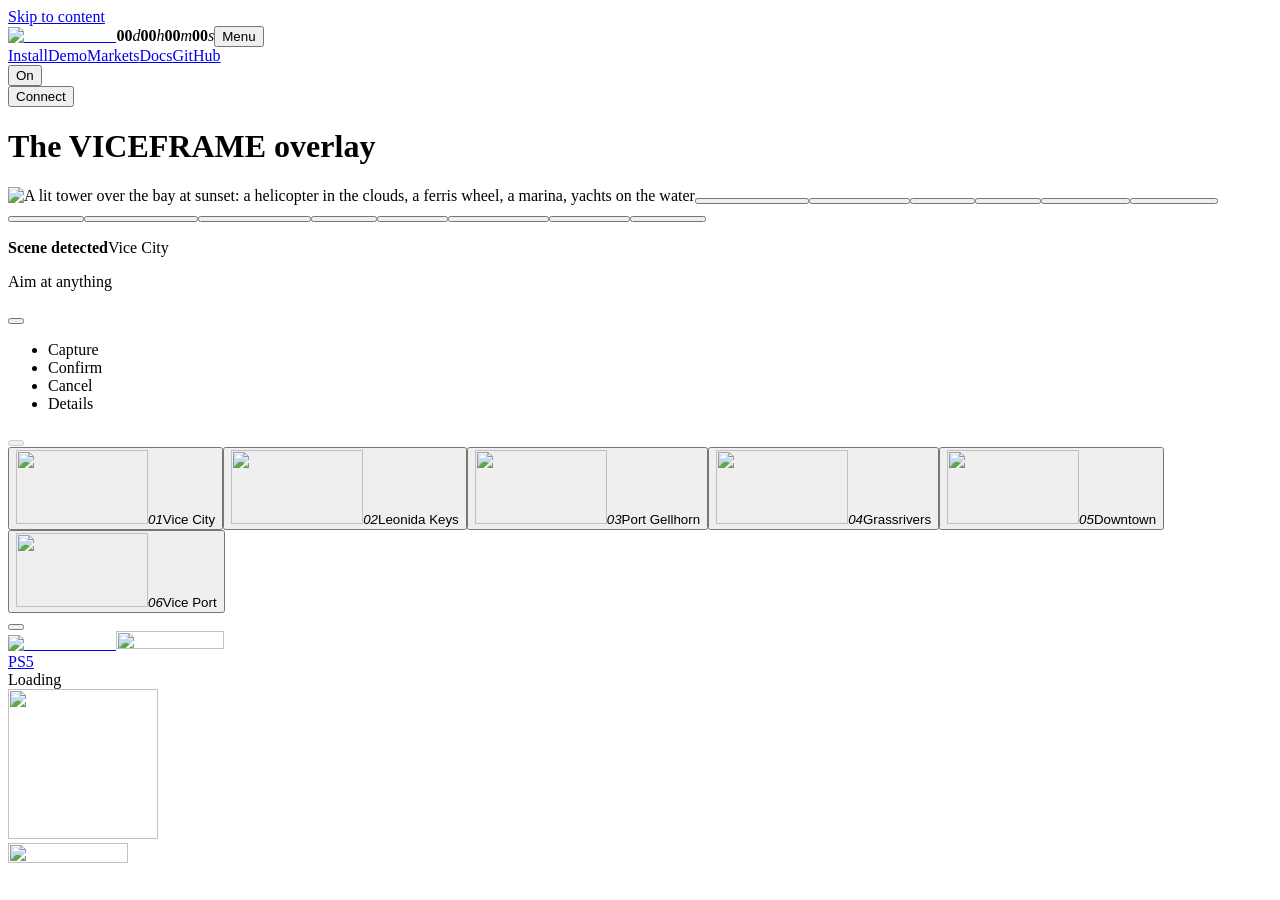
==== demo/index.html @ 83a7bfee "Fix nested Pages asset URLs for restored styling" ====
<!DOCTYPE html><!--JYeI1JQPAxYSqyUXKPtal--><html lang="en"><head><meta charSet="utf-8"/><meta name="viewport" content="width=device-width, initial-scale=1"/><link rel="preload" as="image" href="/gta/viceframe-logo.png"/><link rel="preload" as="image" href="/gta/viceframe-logo.png?v=2"/><link rel="preload" as="image" imageSrcSet="/gta/assets/opt/game-10-bayfront-960.webp 960w, /gta/assets/opt/game-10-bayfront-1440.webp 1440w, /gta/assets/opt/game-10-bayfront-1920.webp 1920w" imageSizes="(max-width: 767px) 130vw, 120vw" fetchPriority="high"/><link rel="stylesheet" href="/gta/_next/static/css/b32a3bf738845cd7-original.css?v=3" data-precedence="next"/><link rel="stylesheet" href="/gta/_next/static/css/f9a9773fed847f67-original.css?v=3" data-precedence="next"/><link rel="stylesheet" href="/gta/_next/static/css/81d1fb21fdbe2b61-original.css?v=3" data-precedence="next"/><link rel="preload" as="script" fetchPriority="low" href="/gta/_next/static/chunks/webpack-08140e8320abeac0.js"/><script src="/gta/_next/static/chunks/4bd1b696-409494caf8c83275.js" async=""></script><script src="/gta/_next/static/chunks/255-0e1a61bb32380720.js" async=""></script><script src="/gta/_next/static/chunks/main-app-f810cc9959894cd9.js" async=""></script><script src="/gta/_next/static/chunks/239-ac729ad96040ad45.js" async=""></script><script src="/gta/_next/static/chunks/176-25a1a5572a64546d.js" async=""></script><script src="/gta/_next/static/chunks/344-5094b537470de176.js?v=viceframe-2" async=""></script><script src="/gta/_next/static/chunks/908-8067cca6b13584b6.js" async=""></script><script src="/gta/_next/static/chunks/app/page-d785309f84cf7e8a.js?v=viceframe-2" async=""></script><script src="/gta/_next/static/chunks/app/layout-2463464e4d15f149.js?v=viceframe-2" async=""></script><script src="/gta/_next/static/chunks/app/demo/page-95701e246003ea18.js" async=""></script><link rel="preload" href="/gta/fonts/nasduck-display.woff2" as="font" type="font/woff2" crossorigin="anonymous"/><link rel="preload" href="/gta/fonts/nasduck-mono.woff2" as="font" type="font/woff2" crossorigin="anonymous"/><meta name="theme-color" content="#06112B"/><title>Demo. VICEFRAME</title><meta name="description" content="Aim at anything, press square, and the frame becomes the token image."/><meta name="application-name" content="VICEFRAME"/><link rel="manifest" href="/gta/manifest.webmanifest"/><meta name="keywords" content="VICEFRAME,memecoins,GTA VI,Solana,PS5,Leonida,Vice City,overlay"/><meta name="robots" content="index, follow"/><link rel="canonical" href="/gta/"/><meta name="format-detection" content="telephone=no, address=no, email=no"/><meta property="og:title" content="Demo. VICEFRAME"/><meta property="og:description" content="Aim at anything, press square, and the frame becomes the token image."/><meta property="og:url" content="https://nasduck.org/demo/"/><meta property="og:site_name" content="VICEFRAME"/><meta property="og:locale" content="en_US"/><meta property="og:image" content="https://ghostxrun.github.io/gta/viceframe-logo.png"/><meta property="og:image:width" content="1200"/><meta property="og:image:height" content="600"/><meta property="og:image:type" content="image/jpeg"/><meta property="og:image:alt" content="VICEFRAME. Memecoins in GTA 6: the duck mark and the wordmark over a city skyline across the bay at sunset"/><meta property="og:type" content="website"/><meta name="twitter:card" content="summary_large_image"/><meta name="twitter:title" content="Demo. VICEFRAME"/><meta name="twitter:description" content="Aim at anything, press square, and the frame becomes the token image."/><meta name="twitter:image" content="https://ghostxrun.github.io/gta/viceframe-logo.png"/><meta name="twitter:image:width" content="1200"/><meta name="twitter:image:height" content="600"/><meta name="twitter:image:type" content="image/jpeg"/><meta name="twitter:image:alt" content="VICEFRAME. Memecoins in GTA 6: the duck mark and the wordmark over a city skyline across the bay at sunset"/><link rel="icon" href="/gta/viceframe-logo.png" type="image/x-icon" sizes="16x16"/><link rel="icon" href="/gta/viceframe-logo.png" sizes="any"/><link rel="icon" href="/gta/viceframe-logo.png" type="image/png" sizes="96x96"/><link rel="apple-touch-icon" href="/gta/viceframe-logo.png"/><noscript><style>[data-loader]{display:none!important}</style></noscript><script src="/gta/_next/static/chunks/polyfills-42372ed130431b0a.js" noModule=""></script></head><body><div hidden=""><!--$--><!--/$--></div><div class="Loader_page__dsdg_"><a class="skip" href="index.html#main">Skip to content</a><header class="Header_root__NyHdN" data-open="false"><div class="container Header_inner__DLT3k"><a class="Header_logo____uDV" aria-label="VICEFRAME home" href="../index.html"><img alt="VICEFRAME" width="28" height="28" decoding="async" data-nimg="1" class="screen-mark" style="color:transparent" src="/gta/viceframe-logo.png"/><span class="print-logo" aria-hidden="true"></span></a><span class="Countdown_root__Cqxu_ Countdown_chip__43_if Header_countdown__xpw0k" role="timer" aria-label="Time until 19 November 2026"><i class="Countdown_dot__lU3tY" aria-hidden="true"></i><span class="Countdown_unit__dpjVp"><b>00</b><i>d</i></span><span class="Countdown_unit__dpjVp"><b>00</b><i>h</i></span><span class="Countdown_unit__dpjVp"><b>00</b><i>m</i></span><span class="Countdown_unit__dpjVp"><b>00</b><i>s</i></span></span><button class="Header_menu__0AeTE" type="button" aria-expanded="false" aria-controls="header-panel">Menu</button><div class="Header_panel__W46Qb" id="header-panel"><nav class="Header_nav__tNWGY" aria-label="Primary"><a href="/gta/install/">Install</a><a aria-current="page" href="/gta/demo/">Demo</a><a href="/gta/markets/">Markets</a><a href="/gta/docs/">Docs</a><a href="https://github.com/GHOSTXrun/gta" target="_blank" rel="noopener noreferrer">GitHub</a></nav><div class="Header_sound__80nA8"><button class="SoundToggle_root__4PpGr" type="button" aria-pressed="true" aria-label="Sound"><span class="SoundToggle_bars__EtgU1" aria-hidden="true"><i></i><i></i><i></i><i></i></span><span class="SoundToggle_label__hBJUl" aria-hidden="true">On</span></button></div><button class="Button_btn__WOgGk Button_primary__zsboU Button_sm__yrR9P Header_connect__j0zs7" type="button" data-magnetic="true">Connect</button></div></div></header><main id="main"><h1 class="sr-only">The VICEFRAME overlay</h1><section class="DemoStage_stage__ioQdy" data-variant="full" data-phase="idle" data-own-cursor="true" aria-label="The overlay. Aim at a target and press Enter to capture it."><div class="DemoStage_pan__w5vRd"><div class="DemoStage_world__a9wUd" style="--ar:1.7777777777777777"><img class="DemoStage_still__wdJkG" src="/gta/assets/opt/game-10-bayfront-1920.webp" srcSet="/gta/assets/opt/game-10-bayfront-960.webp 960w, /gta/assets/opt/game-10-bayfront-1440.webp 1440w, /gta/assets/opt/game-10-bayfront-1920.webp 1920w" sizes="(max-width: 767px) 130vw, 120vw" width="3840" height="2160" alt="A lit tower over the bay at sunset: a helicopter in the clouds, a ferris wheel, a marina, yachts on the water" loading="eager" fetchPriority="high" decoding="async" draggable="false"/><button type="button" data-spot="heli" class="DemoStage_spot__EWwKN  " style="left:62%;top:22%;width:9%" aria-label="Helicopter. Capture"></button><button type="button" data-spot="crown" class="DemoStage_spot__EWwKN  " style="left:17%;top:5.5%;width:8%" aria-label="Tower crown. Capture"></button><button type="button" data-spot="orb" class="DemoStage_spot__EWwKN  " style="left:21.3%;top:28.5%;width:5.2%" aria-label="Rooftop orb. Capture"></button><button type="button" data-spot="pad" class="DemoStage_spot__EWwKN  " style="left:32.5%;top:25.5%;width:5.2%" aria-label="Helipad. Capture"></button><button type="button" data-spot="window" class="DemoStage_spot__EWwKN  " style="left:34.5%;top:54%;width:7%" aria-label="Lit windows. Capture"></button><button type="button" data-spot="wheel" class="DemoStage_spot__EWwKN  " style="left:52.5%;top:60%;width:7%" aria-label="Ferris wheel. Capture"></button><button type="button" data-spot="marina" class="DemoStage_spot__EWwKN  " style="left:43.5%;top:67%;width:6%" aria-label="Marina. Capture"></button><button type="button" data-spot="skyline" class="DemoStage_spot__EWwKN  " style="left:84%;top:52%;width:9%" aria-label="Skyline. Capture"></button><button type="button" data-spot="sunset" class="DemoStage_spot__EWwKN  " style="left:86%;top:37%;width:9%" aria-label="Sunset. Capture"></button><button type="button" data-spot="boat" class="DemoStage_spot__EWwKN  " style="left:79.5%;top:71%;width:5.2%" aria-label="Speedboat. Capture"></button><button type="button" data-spot="yacht" class="DemoStage_spot__EWwKN  " style="left:92%;top:71%;width:5.6%" aria-label="Yacht. Capture"></button><button type="button" data-spot="stage" class="DemoStage_spot__EWwKN  " style="left:64.5%;top:85%;width:8%" aria-label="Amphitheatre. Capture"></button><button type="button" data-spot="vent" class="DemoStage_spot__EWwKN  " style="left:80%;top:86%;width:6.4%" aria-label="Rooftop vent. Capture"></button><button type="button" data-spot="sign" class="DemoStage_spot__EWwKN  " style="left:36.3%;top:96%;width:6%" aria-label="Tower sign. Capture"></button><div class="DemoStage_reticle__Rau3o" aria-hidden="true"></div></div></div><div class="DemoStage_hud__L6fwo"><p class="DemoStage_tag__vUn0Y"><b>Scene detected</b><span>Vice City</span></p><p class="DemoStage_hint__lWsbn">Aim at anything</p><p class="sr-only" role="status" aria-live="polite"></p><button class="DemoStage_reset__EYwzA" type="button" aria-label="Reset the overlay"></button><ul class="DemoStage_legend__Y7S5O" aria-label="Controls"><li><span class="Glyph_glyph__I3lG5 Glyph_square__4rEXS" role="img" aria-label="square"></span> Capture</li><li><span class="Glyph_glyph__I3lG5 Glyph_cross__m9yr4" role="img" aria-label="cross"></span> Confirm</li><li><span class="Glyph_glyph__I3lG5 Glyph_circle__0fNns" role="img" aria-label="circle"></span> Cancel</li><li><span class="Glyph_glyph__I3lG5 Glyph_triangle__ktpIf" role="img" aria-label="triangle"></span> Details</li></ul><div class="DemoStage_strip__lpz4_"><div class="StillStrip_root__yRwB3" data-dragging="false" data-start="true" data-end="false" role="group" aria-label="Choose a still"><button class="StillStrip_arrow__RNacA StillStrip_prev__V2CIT" type="button" aria-label="Earlier stills" disabled=""></button><div class="StillStrip_track__gncGa" data-lenis-prevent="true"><button type="button" class="StillStrip_tile__aDXQG" data-still="bayfront" aria-pressed="true" aria-label="Vice City"><img alt="" draggable="false" loading="lazy" width="132" height="74" decoding="async" data-nimg="1" style="color:transparent" src="/gta/assets/v2/thumb-bayfront.webp"/><span class="StillStrip_caption__ynbCU" aria-hidden="true"><i>01</i>Vice City</span></button><button type="button" class="StillStrip_tile__aDXQG" data-still="keys" aria-pressed="false" aria-label="Leonida Keys"><img alt="" draggable="false" loading="lazy" width="132" height="74" decoding="async" data-nimg="1" style="color:transparent" src="/gta/assets/v2/thumb-keys.webp"/><span class="StillStrip_caption__ynbCU" aria-hidden="true"><i>02</i>Leonida Keys</span></button><button type="button" class="StillStrip_tile__aDXQG" data-still="port" aria-pressed="false" aria-label="Port Gellhorn"><img alt="" draggable="false" loading="lazy" width="132" height="74" decoding="async" data-nimg="1" style="color:transparent" src="/gta/assets/v2/thumb-port.webp"/><span class="StillStrip_caption__ynbCU" aria-hidden="true"><i>03</i>Port Gellhorn</span></button><button type="button" class="StillStrip_tile__aDXQG" data-still="swamp" aria-pressed="false" aria-label="Grassrivers"><img alt="" draggable="false" loading="lazy" width="132" height="74" decoding="async" data-nimg="1" style="color:transparent" src="/gta/assets/v2/thumb-swamp.webp"/><span class="StillStrip_caption__ynbCU" aria-hidden="true"><i>04</i>Grassrivers</span></button><button type="button" class="StillStrip_tile__aDXQG" data-still="downtown" aria-pressed="false" aria-label="Downtown"><img alt="" draggable="false" loading="lazy" width="132" height="74" decoding="async" data-nimg="1" style="color:transparent" src="/gta/assets/v2/thumb-downtown.webp"/><span class="StillStrip_caption__ynbCU" aria-hidden="true"><i>05</i>Downtown</span></button><button type="button" class="StillStrip_tile__aDXQG" data-still="harbor" aria-pressed="false" aria-label="Vice Port"><img alt="" draggable="false" loading="lazy" width="132" height="74" decoding="async" data-nimg="1" style="color:transparent" src="/gta/assets/v2/thumb-harbor.webp"/><span class="StillStrip_caption__ynbCU" aria-hidden="true"><i>06</i>Vice Port</span></button></div><button class="StillStrip_arrow__RNacA undefined" type="button" aria-label="More stills"></button></div></div><div class="DemoStage_dock__DLdbN"></div></div></section><!--$--><!--/$--></main><footer class="Footer_root__67FAy"><div class="container Footer_inner__vtL_T"><a class="Footer_brand__0rdww" aria-label="VICEFRAME home" href="../index.html"><img alt="VICEFRAME" loading="lazy" width="26" height="26" decoding="async" data-nimg="1" style="color:transparent" src="/gta/viceframe-logo.png"/><img alt="" loading="lazy" width="108" height="18" decoding="async" data-nimg="1" class="Footer_wordmark__BU8GA" style="color:transparent" src="/gta/viceframe-wordmark.svg"/></a><nav class="Footer_links__cFiYr" aria-label="More"><a href="../ps5/index.html">PS5</a></nav></div></footer><div class="Effects_progress__TQAcM" aria-hidden="true"></div><div class="Effects_flare__AmwOz" aria-hidden="true"></div><div class="Effects_cursor__OzAyl" aria-hidden="true"></div></div><div class="Loader_root__wuRCq" data-loader="true" data-phase="running" role="status" aria-live="polite" aria-hidden="false" style="--floor:1200ms"><span class="sr-only">Loading</span><div class="Loader_stage__BRGLH"><img alt="" width="150" height="150" decoding="async" data-nimg="1" class="Loader_duck__el8zU" style="color:transparent" src="/gta/viceframe-logo.png?v=2"/></div><img alt="" aria-hidden="true" loading="lazy" width="120" height="20" decoding="async" data-nimg="1" class="Loader_wordmark__6u_rJ" style="color:transparent" src="/gta/viceframe-wordmark.svg"/></div><script src="/gta/_next/static/chunks/webpack-08140e8320abeac0.js" id="_R_" async=""></script><script>(self.__next_f=self.__next_f||[]).push([0])</script><script>self.__next_f.push([1,"1:\"$Sreact.fragment\"\n2:I[11457,[\"239\",\"static/chunks/239-ac729ad96040ad45.js?dpl=dpl_CNN5U6Zg6uqFDcREXkoUifTvRxAW\",\"176\",\"static/chunks/176-25a1a5572a64546d.js?dpl=dpl_CNN5U6Zg6uqFDcREXkoUifTvRxAW\",\"344\",\"static/chunks/344-5094b537470de176.js?dpl=dpl_CNN5U6Zg6uqFDcREXkoUifTvRxAW\",\"908\",\"static/chunks/908-8067cca6b13584b6.js?dpl=dpl_CNN5U6Zg6uqFDcREXkoUifTvRxAW\",\"974\",\"static/chunks/app/page-d785309f84cf7e8a.js?dpl=dpl_CNN5U6Zg6uqFDcREXkoUifTvRxAW\"],\"LoaderProvider\"]\n3:I[99534,[\"239\",\"static/chunks/239-ac729ad96040ad45.js?dpl=dpl_CNN5U6Zg6uqFDcREXkoUifTvRxAW\",\"176\",\"static/chunks/176-25a1a5572a64546d.js?dpl=dpl_CNN5U6Zg6uqFDcREXkoUifTvRxAW\",\"344\",\"static/chunks/344-5094b537470de176.js?dpl=dpl_CNN5U6Zg6uqFDcREXkoUifTvRxAW\",\"177\",\"static/chunks/app/layout-2463464e4d15f149.js?dpl=dpl_CNN5U6Zg6uqFDcREXkoUifTvRxAW\"],\"Header\"]\n4:I[9766,[],\"\"]\n5:I[98924,[],\"\"]\n6:I[11457,[\"239\",\"static/chunks/239-ac729ad96040ad45.js?dpl=dpl_CNN5U6Zg6uqFDcREXkoUifTvRxAW\",\"176\",\"static/chunks/176-25a1a5572a64546d.js?dpl=dpl_CNN5U6Zg6uqFDcREXkoUifTvRxAW\",\"344\",\"static/chunks/344-5094b537470de176.js?dpl=dpl_CNN5U6Zg6uqFDcREXkoUifTvRxAW\",\"908\",\"static/chunks/908-8067cca6b13584b6.js?dpl=dpl_CNN5U6Zg6uqFDcREXkoUifTvRxAW\",\"974\",\"static/chunks/app/page-d785309f84cf7e8a.js?dpl=dpl_CNN5U6Zg6uqFDcREXkoUifTvRxAW\"],\"RouteLink\"]\n7:I[81356,[\"239\",\"static/chunks/239-ac729ad96040ad45.js?dpl=dpl_CNN5U6Zg6uqFDcREXkoUifTvRxAW\",\"176\",\"static/chunks/176-25a1a5572a64546d.js?dpl=dpl_CNN5U6Zg6uqFDcREXkoUifTvRxAW\",\"344\",\"static/chunks/344-5094b537470de176.js?dpl=dpl_CNN5U6Zg6uqFDcREXkoUifTvRxAW\",\"908\",\"static/chunks/908-8067cca6b13584b6.js?dpl=dpl_CNN5U6Zg6uqFDcREXkoUifTvRxAW\",\"974\",\"static/chunks/app/page-d785309f84cf7e8a.js?dpl=dpl_CNN5U6Zg6uqFDcREXkoUifTvRxAW\"],\"Image\"]\n8:I[44395,[\"239\",\"static/chunks/239-ac729ad96040ad45.js?dpl=dpl_CNN5U6Zg6uqFDcREXkoUifTvRxAW\",\"176\",\"static/chunks/176-25a1a5572a64546d.js?dpl=dpl_CNN5U6Zg6uqFDcREXkoUifTvRxAW\",\"344\",\"static/chunks/344-5094b537470de176.js?dpl=dpl_CNN5U6Zg6uqFDcREXkoUifTvRxAW\",\"177\",\"static/chunks/app/layout-24634"])</script><script>self.__next_f.push([1,"64e4d15f149.js?dpl=dpl_CNN5U6Zg6uqFDcREXkoUifTvRxAW\"],\"Effects\"]\nc:I[57150,[],\"\"]\n:HL[\"/gta/_next/static/css/b32a3bf738845cd7-original.css?v=3?dpl=dpl_CNN5U6Zg6uqFDcREXkoUifTvRxAW\",\"style\"]\n:HL[\"/gta/_next/static/css/f9a9773fed847f67-original.css?v=3?dpl=dpl_CNN5U6Zg6uqFDcREXkoUifTvRxAW\",\"style\"]\n:HL[\"/gta/_next/static/css/81d1fb21fdbe2b61-original.css?v=3?dpl=dpl_CNN5U6Zg6uqFDcREXkoUifTvRxAW\",\"style\"]\n"])</script><script>self.__next_f.push([1,"0:{\"P\":null,\"b\":\"JYeI1JQPAxYSqyUXKPtal\",\"p\":\"\",\"c\":[\"\",\"demo\",\"\"],\"i\":false,\"f\":[[[\"\",{\"children\":[\"demo\",{\"children\":[\"__PAGE__\",{}]}]},\"$undefined\",\"$undefined\",true],[\"\",[\"$\",\"$1\",\"c\",{\"children\":[[[\"$\",\"link\",\"0\",{\"rel\":\"stylesheet\",\"href\":\"/gta/_next/static/css/b32a3bf738845cd7-original.css?v=3?dpl=dpl_CNN5U6Zg6uqFDcREXkoUifTvRxAW\",\"precedence\":\"next\",\"crossOrigin\":\"$undefined\",\"nonce\":\"$undefined\"}],[\"$\",\"link\",\"1\",{\"rel\":\"stylesheet\",\"href\":\"/gta/_next/static/css/f9a9773fed847f67-original.css?v=3?dpl=dpl_CNN5U6Zg6uqFDcREXkoUifTvRxAW\",\"precedence\":\"next\",\"crossOrigin\":\"$undefined\",\"nonce\":\"$undefined\"}],[\"$\",\"link\",\"2\",{\"rel\":\"stylesheet\",\"href\":\"/gta/_next/static/css/81d1fb21fdbe2b61-original.css?v=3?dpl=dpl_CNN5U6Zg6uqFDcREXkoUifTvRxAW\",\"precedence\":\"next\",\"crossOrigin\":\"$undefined\",\"nonce\":\"$undefined\"}]],[\"$\",\"html\",null,{\"lang\":\"en\",\"children\":[[\"$\",\"head\",null,{\"children\":[[\"$\",\"link\",null,{\"rel\":\"preload\",\"href\":\"/gta/fonts/nasduck-display.woff2\",\"as\":\"font\",\"type\":\"font/woff2\",\"crossOrigin\":\"anonymous\"}],[\"$\",\"link\",null,{\"rel\":\"preload\",\"href\":\"/gta/fonts/nasduck-mono.woff2\",\"as\":\"font\",\"type\":\"font/woff2\",\"crossOrigin\":\"anonymous\"}],[\"$\",\"noscript\",null,{\"children\":[\"$\",\"style\",null,{\"children\":\"[data-loader]{display:none!important}\"}]}]]}],[\"$\",\"body\",null,{\"children\":[\"$\",\"$L2\",null,{\"children\":[[\"$\",\"a\",null,{\"className\":\"skip\",\"href\":\"#main\",\"children\":\"Skip to content\"}],[\"$\",\"$L3\",null,{}],[\"$\",\"main\",null,{\"id\":\"main\",\"children\":[\"$\",\"$L4\",null,{\"parallelRouterKey\":\"children\",\"error\":\"$undefined\",\"errorStyles\":\"$undefined\",\"errorScripts\":\"$undefined\",\"template\":[\"$\",\"$L5\",null,{}],\"templateStyles\":\"$undefined\",\"templateScripts\":\"$undefined\",\"notFound\":[[\"$\",\"section\",null,{\"className\":\"not-found_root__xij08\",\"aria-labelledby\":\"nf-title\",\"children\":[[\"$\",\"div\",null,{\"className\":\"Atmos_sky__tWo7i\",\"aria-hidden\":\"true\",\"data-deco\":true,\"children\":[null,[\"$\",\"i\",null,{\"className\":\"Atmos_strip__eyE6i Atmos_cloudsFar__77_UT Atmos_high__1I5xx\"}],[\"$\",\"i\",null,{\"className\":\"Atmos_rise__zhHNm Atmos_dust__ty_38\"}]]}],[\"$\",\"div\",null,{\"className\":\"container not-found_layout__DF6cZ\",\"children\":[[\"$\",\"div\",null,{\"className\":\"not-found_inner__oPGqn\",\"children\":[[\"$\",\"p\",null,{\"className\":\"eyebrow\",\"children\":\"Error 404\"}],[\"$\",\"h1\",null,{\"id\":\"nf-title\",\"children\":\"Lost in Leonida\"}],[\"$\",\"$L6\",null,{\"className\":\"Button_btn__WOgGk Button_primary__zsboU\",\"href\":\"/\",\"data-magnetic\":true,\"children\":\"Back to the terminal\"}]]}],[\"$\",\"div\",null,{\"className\":\"not-found_duck__lvN_o\",\"children\":[[\"$\",\"span\",null,{\"className\":\"not-found_ripple__AEDfs\",\"aria-hidden\":\"true\"}],[\"$\",\"$L7\",null,{\"className\":\"not-found_sticker__CusaA\",\"src\":\"/gta/assets/v2/duck-640.webp\",\"width\":320,\"height\":320,\"alt\":\"\",\"priority\":true}]]}]]}],[\"$\",\"span\",null,{\"className\":\"not-found_prints__mZr2H\",\"aria-hidden\":\"true\"}],[\"$\",\"div\",null,{\"className\":\"Atmos_petals__HSEf1\",\"aria-hidden\":\"true\",\"data-deco\":true,\"children\":[[\"$\",\"i\",\"1\",{\"style\":{\"left\":\"6%\",\"width\":\"22px\",\"height\":\"22px\",\"--img\":\"url(\\\"/gta/assets/v2/fx/petal-1.webp\\\")\",\"--d\":\"26s\",\"--w\":\"-3s\",\"--sway\":\"9vw\"}}],[\"$\",\"i\",\"11\",{\"style\":{\"left\":\"19%\",\"width\":\"18px\",\"height\":\"18px\",\"--img\":\"url(\\\"/gta/assets/v2/fx/petal-11.webp\\\")\",\"--d\":\"34s\",\"--w\":\"-19s\",\"--sway\":\"-6vw\"}}],[\"$\",\"i\",\"14\",{\"style\":{\"left\":\"33%\",\"width\":\"16px\",\"height\":\"16px\",\"--img\":\"url(\\\"/gta/assets/v2/fx/petal-14.webp\\\")\",\"--d\":\"29s\",\"--w\":\"-11s\",\"--sway\":\"12vw\"}}],[\"$\",\"i\",\"6\",{\"style\":{\"left\":\"52%\",\"width\":\"24px\",\"height\":\"24px\",\"--img\":\"url(\\\"/gta/assets/v2/fx/petal-6.webp\\\")\",\"--d\":\"31s\",\"--w\":\"-24s\",\"--sway\":\"-8vw\"}}],[\"$\",\"i\",\"9\",{\"style\":{\"left\":\"68%\",\"width\":\"15px\",\"height\":\"15px\",\"--img\":\"url(\\\"/gta/assets/v2/fx/petal-9.webp\\\")\",\"--d\":\"37s\",\"--w\":\"-7s\",\"--sway\":\"7vw\"}}],[\"$\",\"i\",\"3\",{\"style\":{\"left\":\"81%\",\"width\":\"20px\",\"height\":\"20px\",\"--img\":\"url(\\\"/gta/assets/v2/fx/petal-3.webp\\\")\",\"--d\":\"28s\",\"--w\":\"-15s\",\"--sway\":\"-11vw\"}}],[\"$\",\"i\",\"16\",{\"style\":{\"left\":\"93%\",\"width\":\"17px\",\"height\":\"17px\",\"--img\":\"url(\\\"/gta/assets/v2/fx/petal-16.webp\\\")\",\"--d\":\"33s\",\"--w\":\"-28s\",\"--sway\":\"-5vw\"}}]]}]]}],[]],\"forbidden\":\"$undefined\",\"unauthorized\":\"$undefined\"}]}],[\"$\",\"footer\",null,{\"className\":\"Footer_root__67FAy\",\"children\":[\"$\",\"div\",null,{\"className\":\"container Footer_inner__vtL_T\",\"children\":[[\"$\",\"$L6\",null,{\"className\":\"Footer_brand__0rdww\",\"href\":\"/\",\"aria-label\":\"VICEFRAME home\",\"children\":[[\"$\",\"$L7\",null,{\"src\":\"/gta/viceframe-logo.png\",\"width\":26,\"height\":26,\"alt\":\"VICEFRAME\"}],[\"$\",\"$L7\",null,{\"className\":\"Footer_wordmark__BU8GA\",\"src\":\"/gta/viceframe-wordmark.svg\",\"width\":108,\"height\":18,\"alt\":\"\"}]]}],[\"$\",\"nav\",null,{\"className\":\"Footer_links__cFiYr\",\"aria-label\":\"More\",\"children\":[[\"$\",\"$L6\",\"/ps5/\",{\"href\":\"/gta/ps5/\",\"children\":\"PS5\"}]]}]]}]}],[\"$\",\"$L8\",null,{}]]}]}]]}]]}],{\"children\":[\"demo\",[\"$\",\"$1\",\"c\",{\"children\":[null,[\"$\",\"$L4\",null,{\"parallelRouterKey\":\"children\",\"error\":\"$undefined\",\"errorStyles\":\"$undefined\",\"errorScripts\":\"$undefined\",\"template\":[\"$\",\"$L5\",null,{}],\"templateStyles\":\"$undefined\",\"templateScripts\":\"$undefined\",\"notFound\":\"$undefined\",\"forbidden\":\"$undefined\",\"unauthorized\":\"$undefined\"}]]}],{\"children\":[\"__PAGE__\",[\"$\",\"$1\",\"c\",{\"children\":[[[\"$\",\"h1\",null,{\"className\":\"sr-only\",\"children\":\"The VICEFRAME overlay\"}],\"$L9\"],null,\"$La\"]}],{},null,false]},null,false]},null,false],\"$Lb\",false]],\"m\":\"$undefined\",\"G\":[\"$c\",[]],\"s\":false,\"S\":true}\n"])</script><script>self.__next_f.push([1,"d:I[54908,[\"239\",\"static/chunks/239-ac729ad96040ad45.js?dpl=dpl_CNN5U6Zg6uqFDcREXkoUifTvRxAW\",\"176\",\"static/chunks/176-25a1a5572a64546d.js?dpl=dpl_CNN5U6Zg6uqFDcREXkoUifTvRxAW\",\"344\",\"static/chunks/344-5094b537470de176.js?dpl=dpl_CNN5U6Zg6uqFDcREXkoUifTvRxAW\",\"908\",\"static/chunks/908-8067cca6b13584b6.js?dpl=dpl_CNN5U6Zg6uqFDcREXkoUifTvRxAW\",\"436\",\"static/chunks/app/demo/page-95701e246003ea18.js?dpl=dpl_CNN5U6Zg6uqFDcREXkoUifTvRxAW\"],\"DemoStage\"]\ne:I[24431,[],\"OutletBoundary\"]\n10:I[15278,[],\"AsyncMetadataOutlet\"]\n12:I[24431,[],\"ViewportBoundary\"]\n14:I[24431,[],\"MetadataBoundary\"]\n15:\"$Sreact.suspense\"\n9:[\"$\",\"$Ld\",null,{\"variant\":\"full\"}]\na:[\"$\",\"$Le\",null,{\"children\":[\"$Lf\",[\"$\",\"$L10\",null,{\"promise\":\"$@11\"}]]}]\nb:[\"$\",\"$1\",\"h\",{\"children\":[null,[[\"$\",\"$L12\",null,{\"children\":\"$L13\"}],null],[\"$\",\"$L14\",null,{\"children\":[\"$\",\"div\",null,{\"hidden\":true,\"children\":[\"$\",\"$15\",null,{\"fallback\":null,\"children\":\"$L16\"}]}]}]]}]\n"])</script><script>self.__next_f.push([1,"13:[[\"$\",\"meta\",\"0\",{\"charSet\":\"utf-8\"}],[\"$\",\"meta\",\"1\",{\"name\":\"viewport\",\"content\":\"width=device-width, initial-scale=1\"}],[\"$\",\"meta\",\"2\",{\"name\":\"theme-color\",\"content\":\"#06112B\"}]]\nf:null\n"])</script><script>self.__next_f.push([1,"17:I[80622,[],\"IconMark\"]\n"])</script><script>self.__next_f.push([1,"11:{\"metadata\":[[\"$\",\"title\",\"0\",{\"children\":\"Demo. VICEFRAME\"}],[\"$\",\"meta\",\"1\",{\"name\":\"description\",\"content\":\"Aim at anything, press square, and the frame becomes the token image.\"}],[\"$\",\"meta\",\"2\",{\"name\":\"application-name\",\"content\":\"VICEFRAME\"}],[\"$\",\"link\",\"3\",{\"rel\":\"manifest\",\"href\":\"/manifest.webmanifest\",\"crossOrigin\":\"$undefined\"}],[\"$\",\"meta\",\"4\",{\"name\":\"keywords\",\"content\":\"VICEFRAME,memecoins,GTA VI,Solana,PS5,Leonida,Vice City,overlay\"}],[\"$\",\"meta\",\"5\",{\"name\":\"robots\",\"content\":\"index, follow\"}],[\"$\",\"link\",\"6\",{\"rel\":\"canonical\",\"href\":\"https://nasduck.org/demo/\"}],[\"$\",\"meta\",\"7\",{\"name\":\"format-detection\",\"content\":\"telephone=no, address=no, email=no\"}],[\"$\",\"meta\",\"8\",{\"property\":\"og:title\",\"content\":\"Demo. VICEFRAME\"}],[\"$\",\"meta\",\"9\",{\"property\":\"og:description\",\"content\":\"Aim at anything, press square, and the frame becomes the token image.\"}],[\"$\",\"meta\",\"10\",{\"property\":\"og:url\",\"content\":\"https://nasduck.org/demo/\"}],[\"$\",\"meta\",\"11\",{\"property\":\"og:site_name\",\"content\":\"VICEFRAME\"}],[\"$\",\"meta\",\"12\",{\"property\":\"og:locale\",\"content\":\"en_US\"}],[\"$\",\"meta\",\"13\",{\"property\":\"og:image\",\"content\":\"https://ghostxrun.github.io/gta/viceframe-logo.png\"}],[\"$\",\"meta\",\"14\",{\"property\":\"og:image:width\",\"content\":\"1200\"}],[\"$\",\"meta\",\"15\",{\"property\":\"og:image:height\",\"content\":\"600\"}],[\"$\",\"meta\",\"16\",{\"property\":\"og:image:type\",\"content\":\"image/jpeg\"}],[\"$\",\"meta\",\"17\",{\"property\":\"og:image:alt\",\"content\":\"VICEFRAME. Memecoins in GTA 6: the duck mark and the wordmark over a city skyline across the bay at sunset\"}],[\"$\",\"meta\",\"18\",{\"property\":\"og:type\",\"content\":\"website\"}],[\"$\",\"meta\",\"19\",{\"name\":\"twitter:card\",\"content\":\"summary_large_image\"}],[\"$\",\"meta\",\"20\",{\"name\":\"twitter:title\",\"content\":\"Demo. VICEFRAME\"}],[\"$\",\"meta\",\"21\",{\"name\":\"twitter:description\",\"content\":\"Aim at anything, press square, and the frame becomes the token image.\"}],[\"$\",\"meta\",\"22\",{\"name\":\"twitter:image\",\"content\":\"https://ghostxrun.github.io/gta/viceframe-logo.png\"}],[\"$\",\"meta\",\"23\",{\"name\":\"twitter:image:width\",\"content\":\"1200\"}],[\"$\",\"meta\",\"24\",{\"name\":\"twitter:image:height\",\"content\":\"600\"}],[\"$\",\"meta\",\"25\",{\"name\":\"twitter:image:type\",\"content\":\"image/jpeg\"}],[\"$\",\"meta\",\"26\",{\"name\":\"twitter:image:alt\",\"content\":\"VICEFRAME. Memecoins in GTA 6: the duck mark and the wordmark over a city skyline across the bay at sunset\"}],[\"$\",\"link\",\"27\",{\"rel\":\"icon\",\"href\":\"/favicon.ico\",\"type\":\"image/x-icon\",\"sizes\":\"16x16\"}],[\"$\",\"link\",\"28\",{\"rel\":\"icon\",\"href\":\"/favicon.ico\",\"sizes\":\"any\"}],[\"$\",\"link\",\"29\",{\"rel\":\"icon\",\"href\":\"/gta/viceframe-logo.png\",\"type\":\"image/png\",\"sizes\":\"96x96\"}],[\"$\",\"link\",\"30\",{\"rel\":\"apple-touch-icon\",\"href\":\"/gta/viceframe-logo.png\"}],[\"$\",\"$L17\",\"31\",{}]],\"error\":null,\"digest\":\"$undefined\"}\n"])</script><script>self.__next_f.push([1,"16:\"$11:metadata\"\n"])</script></body></html>
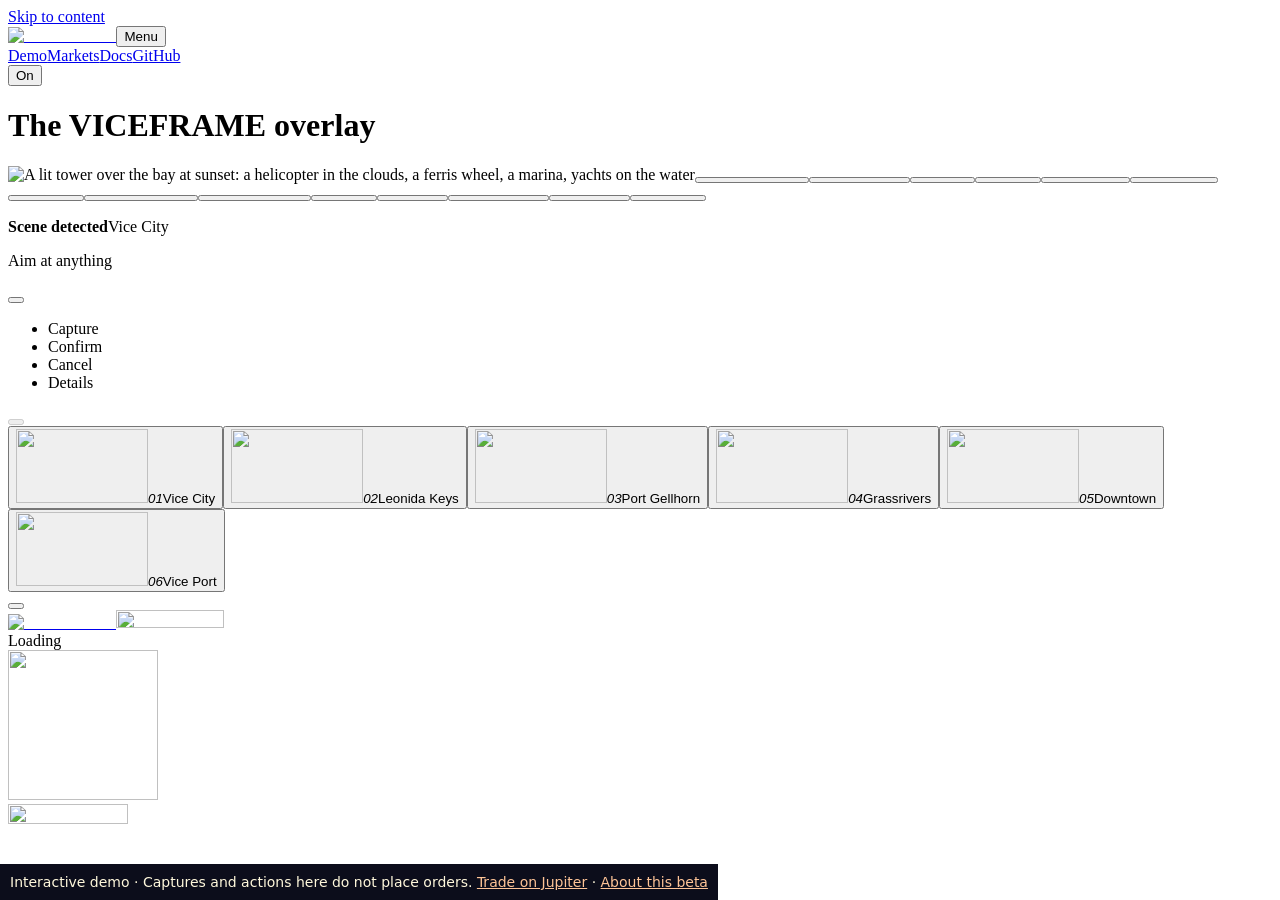
==== commit 32b47e92: "Prepare VICEFRAME public web beta" ====
--- a/demo/index.html
+++ b/demo/index.html
@@ -1 +1 @@
-<!DOCTYPE html><!--JYeI1JQPAxYSqyUXKPtal--><html lang="en"><head><meta charSet="utf-8"/><meta name="viewport" content="width=device-width, initial-scale=1"/><link rel="preload" as="image" href="/gta/viceframe-logo.png"/><link rel="preload" as="image" href="/gta/viceframe-logo.png?v=2"/><link rel="preload" as="image" imageSrcSet="/gta/assets/opt/game-10-bayfront-960.webp 960w, /gta/assets/opt/game-10-bayfront-1440.webp 1440w, /gta/assets/opt/game-10-bayfront-1920.webp 1920w" imageSizes="(max-width: 767px) 130vw, 120vw" fetchPriority="high"/><link rel="stylesheet" href="/gta/_next/static/css/b32a3bf738845cd7-original.css?v=3" data-precedence="next"/><link rel="stylesheet" href="/gta/_next/static/css/f9a9773fed847f67-original.css?v=3" data-precedence="next"/><link rel="stylesheet" href="/gta/_next/static/css/81d1fb21fdbe2b61-original.css?v=3" data-precedence="next"/><link rel="preload" as="script" fetchPriority="low" href="/gta/_next/static/chunks/webpack-08140e8320abeac0.js"/><script src="/gta/_next/static/chunks/4bd1b696-409494caf8c83275.js" async=""></script><script src="/gta/_next/static/chunks/255-0e1a61bb32380720.js" async=""></script><script src="/gta/_next/static/chunks/main-app-f810cc9959894cd9.js" async=""></script><script src="/gta/_next/static/chunks/239-ac729ad96040ad45.js" async=""></script><script src="/gta/_next/static/chunks/176-25a1a5572a64546d.js" async=""></script><script src="/gta/_next/static/chunks/344-5094b537470de176.js?v=viceframe-2" async=""></script><script src="/gta/_next/static/chunks/908-8067cca6b13584b6.js" async=""></script><script src="/gta/_next/static/chunks/app/page-d785309f84cf7e8a.js?v=viceframe-2" async=""></script><script src="/gta/_next/static/chunks/app/layout-2463464e4d15f149.js?v=viceframe-2" async=""></script><script src="/gta/_next/static/chunks/app/demo/page-95701e246003ea18.js" async=""></script><link rel="preload" href="/gta/fonts/nasduck-display.woff2" as="font" type="font/woff2" crossorigin="anonymous"/><link rel="preload" href="/gta/fonts/nasduck-mono.woff2" as="font" type="font/woff2" crossorigin="anonymous"/><meta name="theme-color" content="#06112B"/><title>Demo. VICEFRAME</title><meta name="description" content="Aim at anything, press square, and the frame becomes the token image."/><meta name="application-name" content="VICEFRAME"/><link rel="manifest" href="/gta/manifest.webmanifest"/><meta name="keywords" content="VICEFRAME,memecoins,GTA VI,Solana,PS5,Leonida,Vice City,overlay"/><meta name="robots" content="index, follow"/><link rel="canonical" href="/gta/"/><meta name="format-detection" content="telephone=no, address=no, email=no"/><meta property="og:title" content="Demo. VICEFRAME"/><meta property="og:description" content="Aim at anything, press square, and the frame becomes the token image."/><meta property="og:url" content="https://nasduck.org/demo/"/><meta property="og:site_name" content="VICEFRAME"/><meta property="og:locale" content="en_US"/><meta property="og:image" content="https://ghostxrun.github.io/gta/viceframe-logo.png"/><meta property="og:image:width" content="1200"/><meta property="og:image:height" content="600"/><meta property="og:image:type" content="image/jpeg"/><meta property="og:image:alt" content="VICEFRAME. Memecoins in GTA 6: the duck mark and the wordmark over a city skyline across the bay at sunset"/><meta property="og:type" content="website"/><meta name="twitter:card" content="summary_large_image"/><meta name="twitter:title" content="Demo. VICEFRAME"/><meta name="twitter:description" content="Aim at anything, press square, and the frame becomes the token image."/><meta name="twitter:image" content="https://ghostxrun.github.io/gta/viceframe-logo.png"/><meta name="twitter:image:width" content="1200"/><meta name="twitter:image:height" content="600"/><meta name="twitter:image:type" content="image/jpeg"/><meta name="twitter:image:alt" content="VICEFRAME. Memecoins in GTA 6: the duck mark and the wordmark over a city skyline across the bay at sunset"/><link rel="icon" href="/gta/viceframe-logo.png" type="image/x-icon" sizes="16x16"/><link rel="icon" href="/gta/viceframe-logo.png" sizes="any"/><link rel="icon" href="/gta/viceframe-logo.png" type="image/png" sizes="96x96"/><link rel="apple-touch-icon" href="/gta/viceframe-logo.png"/><noscript><style>[data-loader]{display:none!important}</style></noscript><script src="/gta/_next/static/chunks/polyfills-42372ed130431b0a.js" noModule=""></script></head><body><div hidden=""><!--$--><!--/$--></div><div class="Loader_page__dsdg_"><a class="skip" href="index.html#main">Skip to content</a><header class="Header_root__NyHdN" data-open="false"><div class="container Header_inner__DLT3k"><a class="Header_logo____uDV" aria-label="VICEFRAME home" href="../index.html"><img alt="VICEFRAME" width="28" height="28" decoding="async" data-nimg="1" class="screen-mark" style="color:transparent" src="/gta/viceframe-logo.png"/><span class="print-logo" aria-hidden="true"></span></a><span class="Countdown_root__Cqxu_ Countdown_chip__43_if Header_countdown__xpw0k" role="timer" aria-label="Time until 19 November 2026"><i class="Countdown_dot__lU3tY" aria-hidden="true"></i><span class="Countdown_unit__dpjVp"><b>00</b><i>d</i></span><span class="Countdown_unit__dpjVp"><b>00</b><i>h</i></span><span class="Countdown_unit__dpjVp"><b>00</b><i>m</i></span><span class="Countdown_unit__dpjVp"><b>00</b><i>s</i></span></span><button class="Header_menu__0AeTE" type="button" aria-expanded="false" aria-controls="header-panel">Menu</button><div class="Header_panel__W46Qb" id="header-panel"><nav class="Header_nav__tNWGY" aria-label="Primary"><a href="/gta/install/">Install</a><a aria-current="page" href="/gta/demo/">Demo</a><a href="/gta/markets/">Markets</a><a href="/gta/docs/">Docs</a><a href="https://github.com/GHOSTXrun/gta" target="_blank" rel="noopener noreferrer">GitHub</a></nav><div class="Header_sound__80nA8"><button class="SoundToggle_root__4PpGr" type="button" aria-pressed="true" aria-label="Sound"><span class="SoundToggle_bars__EtgU1" aria-hidden="true"><i></i><i></i><i></i><i></i></span><span class="SoundToggle_label__hBJUl" aria-hidden="true">On</span></button></div><button class="Button_btn__WOgGk Button_primary__zsboU Button_sm__yrR9P Header_connect__j0zs7" type="button" data-magnetic="true">Connect</button></div></div></header><main id="main"><h1 class="sr-only">The VICEFRAME overlay</h1><section class="DemoStage_stage__ioQdy" data-variant="full" data-phase="idle" data-own-cursor="true" aria-label="The overlay. Aim at a target and press Enter to capture it."><div class="DemoStage_pan__w5vRd"><div class="DemoStage_world__a9wUd" style="--ar:1.7777777777777777"><img class="DemoStage_still__wdJkG" src="/gta/assets/opt/game-10-bayfront-1920.webp" srcSet="/gta/assets/opt/game-10-bayfront-960.webp 960w, /gta/assets/opt/game-10-bayfront-1440.webp 1440w, /gta/assets/opt/game-10-bayfront-1920.webp 1920w" sizes="(max-width: 767px) 130vw, 120vw" width="3840" height="2160" alt="A lit tower over the bay at sunset: a helicopter in the clouds, a ferris wheel, a marina, yachts on the water" loading="eager" fetchPriority="high" decoding="async" draggable="false"/><button type="button" data-spot="heli" class="DemoStage_spot__EWwKN  " style="left:62%;top:22%;width:9%" aria-label="Helicopter. Capture"></button><button type="button" data-spot="crown" class="DemoStage_spot__EWwKN  " style="left:17%;top:5.5%;width:8%" aria-label="Tower crown. Capture"></button><button type="button" data-spot="orb" class="DemoStage_spot__EWwKN  " style="left:21.3%;top:28.5%;width:5.2%" aria-label="Rooftop orb. Capture"></button><button type="button" data-spot="pad" class="DemoStage_spot__EWwKN  " style="left:32.5%;top:25.5%;width:5.2%" aria-label="Helipad. Capture"></button><button type="button" data-spot="window" class="DemoStage_spot__EWwKN  " style="left:34.5%;top:54%;width:7%" aria-label="Lit windows. Capture"></button><button type="button" data-spot="wheel" class="DemoStage_spot__EWwKN  " style="left:52.5%;top:60%;width:7%" aria-label="Ferris wheel. Capture"></button><button type="button" data-spot="marina" class="DemoStage_spot__EWwKN  " style="left:43.5%;top:67%;width:6%" aria-label="Marina. Capture"></button><button type="button" data-spot="skyline" class="DemoStage_spot__EWwKN  " style="left:84%;top:52%;width:9%" aria-label="Skyline. Capture"></button><button type="button" data-spot="sunset" class="DemoStage_spot__EWwKN  " style="left:86%;top:37%;width:9%" aria-label="Sunset. Capture"></button><button type="button" data-spot="boat" class="DemoStage_spot__EWwKN  " style="left:79.5%;top:71%;width:5.2%" aria-label="Speedboat. Capture"></button><button type="button" data-spot="yacht" class="DemoStage_spot__EWwKN  " style="left:92%;top:71%;width:5.6%" aria-label="Yacht. Capture"></button><button type="button" data-spot="stage" class="DemoStage_spot__EWwKN  " style="left:64.5%;top:85%;width:8%" aria-label="Amphitheatre. Capture"></button><button type="button" data-spot="vent" class="DemoStage_spot__EWwKN  " style="left:80%;top:86%;width:6.4%" aria-label="Rooftop vent. Capture"></button><button type="button" data-spot="sign" class="DemoStage_spot__EWwKN  " style="left:36.3%;top:96%;width:6%" aria-label="Tower sign. Capture"></button><div class="DemoStage_reticle__Rau3o" aria-hidden="true"></div></div></div><div class="DemoStage_hud__L6fwo"><p class="DemoStage_tag__vUn0Y"><b>Scene detected</b><span>Vice City</span></p><p class="DemoStage_hint__lWsbn">Aim at anything</p><p class="sr-only" role="status" aria-live="polite"></p><button class="DemoStage_reset__EYwzA" type="button" aria-label="Reset the overlay"></button><ul class="DemoStage_legend__Y7S5O" aria-label="Controls"><li><span class="Glyph_glyph__I3lG5 Glyph_square__4rEXS" role="img" aria-label="square"></span> Capture</li><li><span class="Glyph_glyph__I3lG5 Glyph_cross__m9yr4" role="img" aria-label="cross"></span> Confirm</li><li><span class="Glyph_glyph__I3lG5 Glyph_circle__0fNns" role="img" aria-label="circle"></span> Cancel</li><li><span class="Glyph_glyph__I3lG5 Glyph_triangle__ktpIf" role="img" aria-label="triangle"></span> Details</li></ul><div class="DemoStage_strip__lpz4_"><div class="StillStrip_root__yRwB3" data-dragging="false" data-start="true" data-end="false" role="group" aria-label="Choose a still"><button class="StillStrip_arrow__RNacA StillStrip_prev__V2CIT" type="button" aria-label="Earlier stills" disabled=""></button><div class="StillStrip_track__gncGa" data-lenis-prevent="true"><button type="button" class="StillStrip_tile__aDXQG" data-still="bayfront" aria-pressed="true" aria-label="Vice City"><img alt="" draggable="false" loading="lazy" width="132" height="74" decoding="async" data-nimg="1" style="color:transparent" src="/gta/assets/v2/thumb-bayfront.webp"/><span class="StillStrip_caption__ynbCU" aria-hidden="true"><i>01</i>Vice City</span></button><button type="button" class="StillStrip_tile__aDXQG" data-still="keys" aria-pressed="false" aria-label="Leonida Keys"><img alt="" draggable="false" loading="lazy" width="132" height="74" decoding="async" data-nimg="1" style="color:transparent" src="/gta/assets/v2/thumb-keys.webp"/><span class="StillStrip_caption__ynbCU" aria-hidden="true"><i>02</i>Leonida Keys</span></button><button type="button" class="StillStrip_tile__aDXQG" data-still="port" aria-pressed="false" aria-label="Port Gellhorn"><img alt="" draggable="false" loading="lazy" width="132" height="74" decoding="async" data-nimg="1" style="color:transparent" src="/gta/assets/v2/thumb-port.webp"/><span class="StillStrip_caption__ynbCU" aria-hidden="true"><i>03</i>Port Gellhorn</span></button><button type="button" class="StillStrip_tile__aDXQG" data-still="swamp" aria-pressed="false" aria-label="Grassrivers"><img alt="" draggable="false" loading="lazy" width="132" height="74" decoding="async" data-nimg="1" style="color:transparent" src="/gta/assets/v2/thumb-swamp.webp"/><span class="StillStrip_caption__ynbCU" aria-hidden="true"><i>04</i>Grassrivers</span></button><button type="button" class="StillStrip_tile__aDXQG" data-still="downtown" aria-pressed="false" aria-label="Downtown"><img alt="" draggable="false" loading="lazy" width="132" height="74" decoding="async" data-nimg="1" style="color:transparent" src="/gta/assets/v2/thumb-downtown.webp"/><span class="StillStrip_caption__ynbCU" aria-hidden="true"><i>05</i>Downtown</span></button><button type="button" class="StillStrip_tile__aDXQG" data-still="harbor" aria-pressed="false" aria-label="Vice Port"><img alt="" draggable="false" loading="lazy" width="132" height="74" decoding="async" data-nimg="1" style="color:transparent" src="/gta/assets/v2/thumb-harbor.webp"/><span class="StillStrip_caption__ynbCU" aria-hidden="true"><i>06</i>Vice Port</span></button></div><button class="StillStrip_arrow__RNacA undefined" type="button" aria-label="More stills"></button></div></div><div class="DemoStage_dock__DLdbN"></div></div></section><!--$--><!--/$--></main><footer class="Footer_root__67FAy"><div class="container Footer_inner__vtL_T"><a class="Footer_brand__0rdww" aria-label="VICEFRAME home" href="../index.html"><img alt="VICEFRAME" loading="lazy" width="26" height="26" decoding="async" data-nimg="1" style="color:transparent" src="/gta/viceframe-logo.png"/><img alt="" loading="lazy" width="108" height="18" decoding="async" data-nimg="1" class="Footer_wordmark__BU8GA" style="color:transparent" src="/gta/viceframe-wordmark.svg"/></a><nav class="Footer_links__cFiYr" aria-label="More"><a href="../ps5/index.html">PS5</a></nav></div></footer><div class="Effects_progress__TQAcM" aria-hidden="true"></div><div class="Effects_flare__AmwOz" aria-hidden="true"></div><div class="Effects_cursor__OzAyl" aria-hidden="true"></div></div><div class="Loader_root__wuRCq" data-loader="true" data-phase="running" role="status" aria-live="polite" aria-hidden="false" style="--floor:1200ms"><span class="sr-only">Loading</span><div class="Loader_stage__BRGLH"><img alt="" width="150" height="150" decoding="async" data-nimg="1" class="Loader_duck__el8zU" style="color:transparent" src="/gta/viceframe-logo.png?v=2"/></div><img alt="" aria-hidden="true" loading="lazy" width="120" height="20" decoding="async" data-nimg="1" class="Loader_wordmark__6u_rJ" style="color:transparent" src="/gta/viceframe-wordmark.svg"/></div><script src="/gta/_next/static/chunks/webpack-08140e8320abeac0.js" id="_R_" async=""></script><script>(self.__next_f=self.__next_f||[]).push([0])</script><script>self.__next_f.push([1,"1:\"$Sreact.fragment\"\n2:I[11457,[\"239\",\"static/chunks/239-ac729ad96040ad45.js?dpl=dpl_CNN5U6Zg6uqFDcREXkoUifTvRxAW\",\"176\",\"static/chunks/176-25a1a5572a64546d.js?dpl=dpl_CNN5U6Zg6uqFDcREXkoUifTvRxAW\",\"344\",\"static/chunks/344-5094b537470de176.js?dpl=dpl_CNN5U6Zg6uqFDcREXkoUifTvRxAW\",\"908\",\"static/chunks/908-8067cca6b13584b6.js?dpl=dpl_CNN5U6Zg6uqFDcREXkoUifTvRxAW\",\"974\",\"static/chunks/app/page-d785309f84cf7e8a.js?dpl=dpl_CNN5U6Zg6uqFDcREXkoUifTvRxAW\"],\"LoaderProvider\"]\n3:I[99534,[\"239\",\"static/chunks/239-ac729ad96040ad45.js?dpl=dpl_CNN5U6Zg6uqFDcREXkoUifTvRxAW\",\"176\",\"static/chunks/176-25a1a5572a64546d.js?dpl=dpl_CNN5U6Zg6uqFDcREXkoUifTvRxAW\",\"344\",\"static/chunks/344-5094b537470de176.js?dpl=dpl_CNN5U6Zg6uqFDcREXkoUifTvRxAW\",\"177\",\"static/chunks/app/layout-2463464e4d15f149.js?dpl=dpl_CNN5U6Zg6uqFDcREXkoUifTvRxAW\"],\"Header\"]\n4:I[9766,[],\"\"]\n5:I[98924,[],\"\"]\n6:I[11457,[\"239\",\"static/chunks/239-ac729ad96040ad45.js?dpl=dpl_CNN5U6Zg6uqFDcREXkoUifTvRxAW\",\"176\",\"static/chunks/176-25a1a5572a64546d.js?dpl=dpl_CNN5U6Zg6uqFDcREXkoUifTvRxAW\",\"344\",\"static/chunks/344-5094b537470de176.js?dpl=dpl_CNN5U6Zg6uqFDcREXkoUifTvRxAW\",\"908\",\"static/chunks/908-8067cca6b13584b6.js?dpl=dpl_CNN5U6Zg6uqFDcREXkoUifTvRxAW\",\"974\",\"static/chunks/app/page-d785309f84cf7e8a.js?dpl=dpl_CNN5U6Zg6uqFDcREXkoUifTvRxAW\"],\"RouteLink\"]\n7:I[81356,[\"239\",\"static/chunks/239-ac729ad96040ad45.js?dpl=dpl_CNN5U6Zg6uqFDcREXkoUifTvRxAW\",\"176\",\"static/chunks/176-25a1a5572a64546d.js?dpl=dpl_CNN5U6Zg6uqFDcREXkoUifTvRxAW\",\"344\",\"static/chunks/344-5094b537470de176.js?dpl=dpl_CNN5U6Zg6uqFDcREXkoUifTvRxAW\",\"908\",\"static/chunks/908-8067cca6b13584b6.js?dpl=dpl_CNN5U6Zg6uqFDcREXkoUifTvRxAW\",\"974\",\"static/chunks/app/page-d785309f84cf7e8a.js?dpl=dpl_CNN5U6Zg6uqFDcREXkoUifTvRxAW\"],\"Image\"]\n8:I[44395,[\"239\",\"static/chunks/239-ac729ad96040ad45.js?dpl=dpl_CNN5U6Zg6uqFDcREXkoUifTvRxAW\",\"176\",\"static/chunks/176-25a1a5572a64546d.js?dpl=dpl_CNN5U6Zg6uqFDcREXkoUifTvRxAW\",\"344\",\"static/chunks/344-5094b537470de176.js?dpl=dpl_CNN5U6Zg6uqFDcREXkoUifTvRxAW\",\"177\",\"static/chunks/app/layout-24634"])</script><script>self.__next_f.push([1,"64e4d15f149.js?dpl=dpl_CNN5U6Zg6uqFDcREXkoUifTvRxAW\"],\"Effects\"]\nc:I[57150,[],\"\"]\n:HL[\"/gta/_next/static/css/b32a3bf738845cd7-original.css?v=3?dpl=dpl_CNN5U6Zg6uqFDcREXkoUifTvRxAW\",\"style\"]\n:HL[\"/gta/_next/static/css/f9a9773fed847f67-original.css?v=3?dpl=dpl_CNN5U6Zg6uqFDcREXkoUifTvRxAW\",\"style\"]\n:HL[\"/gta/_next/static/css/81d1fb21fdbe2b61-original.css?v=3?dpl=dpl_CNN5U6Zg6uqFDcREXkoUifTvRxAW\",\"style\"]\n"])</script><script>self.__next_f.push([1,"0:{\"P\":null,\"b\":\"JYeI1JQPAxYSqyUXKPtal\",\"p\":\"\",\"c\":[\"\",\"demo\",\"\"],\"i\":false,\"f\":[[[\"\",{\"children\":[\"demo\",{\"children\":[\"__PAGE__\",{}]}]},\"$undefined\",\"$undefined\",true],[\"\",[\"$\",\"$1\",\"c\",{\"children\":[[[\"$\",\"link\",\"0\",{\"rel\":\"stylesheet\",\"href\":\"/gta/_next/static/css/b32a3bf738845cd7-original.css?v=3?dpl=dpl_CNN5U6Zg6uqFDcREXkoUifTvRxAW\",\"precedence\":\"next\",\"crossOrigin\":\"$undefined\",\"nonce\":\"$undefined\"}],[\"$\",\"link\",\"1\",{\"rel\":\"stylesheet\",\"href\":\"/gta/_next/static/css/f9a9773fed847f67-original.css?v=3?dpl=dpl_CNN5U6Zg6uqFDcREXkoUifTvRxAW\",\"precedence\":\"next\",\"crossOrigin\":\"$undefined\",\"nonce\":\"$undefined\"}],[\"$\",\"link\",\"2\",{\"rel\":\"stylesheet\",\"href\":\"/gta/_next/static/css/81d1fb21fdbe2b61-original.css?v=3?dpl=dpl_CNN5U6Zg6uqFDcREXkoUifTvRxAW\",\"precedence\":\"next\",\"crossOrigin\":\"$undefined\",\"nonce\":\"$undefined\"}]],[\"$\",\"html\",null,{\"lang\":\"en\",\"children\":[[\"$\",\"head\",null,{\"children\":[[\"$\",\"link\",null,{\"rel\":\"preload\",\"href\":\"/gta/fonts/nasduck-display.woff2\",\"as\":\"font\",\"type\":\"font/woff2\",\"crossOrigin\":\"anonymous\"}],[\"$\",\"link\",null,{\"rel\":\"preload\",\"href\":\"/gta/fonts/nasduck-mono.woff2\",\"as\":\"font\",\"type\":\"font/woff2\",\"crossOrigin\":\"anonymous\"}],[\"$\",\"noscript\",null,{\"children\":[\"$\",\"style\",null,{\"children\":\"[data-loader]{display:none!important}\"}]}]]}],[\"$\",\"body\",null,{\"children\":[\"$\",\"$L2\",null,{\"children\":[[\"$\",\"a\",null,{\"className\":\"skip\",\"href\":\"#main\",\"children\":\"Skip to content\"}],[\"$\",\"$L3\",null,{}],[\"$\",\"main\",null,{\"id\":\"main\",\"children\":[\"$\",\"$L4\",null,{\"parallelRouterKey\":\"children\",\"error\":\"$undefined\",\"errorStyles\":\"$undefined\",\"errorScripts\":\"$undefined\",\"template\":[\"$\",\"$L5\",null,{}],\"templateStyles\":\"$undefined\",\"templateScripts\":\"$undefined\",\"notFound\":[[\"$\",\"section\",null,{\"className\":\"not-found_root__xij08\",\"aria-labelledby\":\"nf-title\",\"children\":[[\"$\",\"div\",null,{\"className\":\"Atmos_sky__tWo7i\",\"aria-hidden\":\"true\",\"data-deco\":true,\"children\":[null,[\"$\",\"i\",null,{\"className\":\"Atmos_strip__eyE6i Atmos_cloudsFar__77_UT Atmos_high__1I5xx\"}],[\"$\",\"i\",null,{\"className\":\"Atmos_rise__zhHNm Atmos_dust__ty_38\"}]]}],[\"$\",\"div\",null,{\"className\":\"container not-found_layout__DF6cZ\",\"children\":[[\"$\",\"div\",null,{\"className\":\"not-found_inner__oPGqn\",\"children\":[[\"$\",\"p\",null,{\"className\":\"eyebrow\",\"children\":\"Error 404\"}],[\"$\",\"h1\",null,{\"id\":\"nf-title\",\"children\":\"Lost in Leonida\"}],[\"$\",\"$L6\",null,{\"className\":\"Button_btn__WOgGk Button_primary__zsboU\",\"href\":\"/\",\"data-magnetic\":true,\"children\":\"Back to the terminal\"}]]}],[\"$\",\"div\",null,{\"className\":\"not-found_duck__lvN_o\",\"children\":[[\"$\",\"span\",null,{\"className\":\"not-found_ripple__AEDfs\",\"aria-hidden\":\"true\"}],[\"$\",\"$L7\",null,{\"className\":\"not-found_sticker__CusaA\",\"src\":\"/gta/assets/v2/duck-640.webp\",\"width\":320,\"height\":320,\"alt\":\"\",\"priority\":true}]]}]]}],[\"$\",\"span\",null,{\"className\":\"not-found_prints__mZr2H\",\"aria-hidden\":\"true\"}],[\"$\",\"div\",null,{\"className\":\"Atmos_petals__HSEf1\",\"aria-hidden\":\"true\",\"data-deco\":true,\"children\":[[\"$\",\"i\",\"1\",{\"style\":{\"left\":\"6%\",\"width\":\"22px\",\"height\":\"22px\",\"--img\":\"url(\\\"/gta/assets/v2/fx/petal-1.webp\\\")\",\"--d\":\"26s\",\"--w\":\"-3s\",\"--sway\":\"9vw\"}}],[\"$\",\"i\",\"11\",{\"style\":{\"left\":\"19%\",\"width\":\"18px\",\"height\":\"18px\",\"--img\":\"url(\\\"/gta/assets/v2/fx/petal-11.webp\\\")\",\"--d\":\"34s\",\"--w\":\"-19s\",\"--sway\":\"-6vw\"}}],[\"$\",\"i\",\"14\",{\"style\":{\"left\":\"33%\",\"width\":\"16px\",\"height\":\"16px\",\"--img\":\"url(\\\"/gta/assets/v2/fx/petal-14.webp\\\")\",\"--d\":\"29s\",\"--w\":\"-11s\",\"--sway\":\"12vw\"}}],[\"$\",\"i\",\"6\",{\"style\":{\"left\":\"52%\",\"width\":\"24px\",\"height\":\"24px\",\"--img\":\"url(\\\"/gta/assets/v2/fx/petal-6.webp\\\")\",\"--d\":\"31s\",\"--w\":\"-24s\",\"--sway\":\"-8vw\"}}],[\"$\",\"i\",\"9\",{\"style\":{\"left\":\"68%\",\"width\":\"15px\",\"height\":\"15px\",\"--img\":\"url(\\\"/gta/assets/v2/fx/petal-9.webp\\\")\",\"--d\":\"37s\",\"--w\":\"-7s\",\"--sway\":\"7vw\"}}],[\"$\",\"i\",\"3\",{\"style\":{\"left\":\"81%\",\"width\":\"20px\",\"height\":\"20px\",\"--img\":\"url(\\\"/gta/assets/v2/fx/petal-3.webp\\\")\",\"--d\":\"28s\",\"--w\":\"-15s\",\"--sway\":\"-11vw\"}}],[\"$\",\"i\",\"16\",{\"style\":{\"left\":\"93%\",\"width\":\"17px\",\"height\":\"17px\",\"--img\":\"url(\\\"/gta/assets/v2/fx/petal-16.webp\\\")\",\"--d\":\"33s\",\"--w\":\"-28s\",\"--sway\":\"-5vw\"}}]]}]]}],[]],\"forbidden\":\"$undefined\",\"unauthorized\":\"$undefined\"}]}],[\"$\",\"footer\",null,{\"className\":\"Footer_root__67FAy\",\"children\":[\"$\",\"div\",null,{\"className\":\"container Footer_inner__vtL_T\",\"children\":[[\"$\",\"$L6\",null,{\"className\":\"Footer_brand__0rdww\",\"href\":\"/\",\"aria-label\":\"VICEFRAME home\",\"children\":[[\"$\",\"$L7\",null,{\"src\":\"/gta/viceframe-logo.png\",\"width\":26,\"height\":26,\"alt\":\"VICEFRAME\"}],[\"$\",\"$L7\",null,{\"className\":\"Footer_wordmark__BU8GA\",\"src\":\"/gta/viceframe-wordmark.svg\",\"width\":108,\"height\":18,\"alt\":\"\"}]]}],[\"$\",\"nav\",null,{\"className\":\"Footer_links__cFiYr\",\"aria-label\":\"More\",\"children\":[[\"$\",\"$L6\",\"/ps5/\",{\"href\":\"/gta/ps5/\",\"children\":\"PS5\"}]]}]]}]}],[\"$\",\"$L8\",null,{}]]}]}]]}]]}],{\"children\":[\"demo\",[\"$\",\"$1\",\"c\",{\"children\":[null,[\"$\",\"$L4\",null,{\"parallelRouterKey\":\"children\",\"error\":\"$undefined\",\"errorStyles\":\"$undefined\",\"errorScripts\":\"$undefined\",\"template\":[\"$\",\"$L5\",null,{}],\"templateStyles\":\"$undefined\",\"templateScripts\":\"$undefined\",\"notFound\":\"$undefined\",\"forbidden\":\"$undefined\",\"unauthorized\":\"$undefined\"}]]}],{\"children\":[\"__PAGE__\",[\"$\",\"$1\",\"c\",{\"children\":[[[\"$\",\"h1\",null,{\"className\":\"sr-only\",\"children\":\"The VICEFRAME overlay\"}],\"$L9\"],null,\"$La\"]}],{},null,false]},null,false]},null,false],\"$Lb\",false]],\"m\":\"$undefined\",\"G\":[\"$c\",[]],\"s\":false,\"S\":true}\n"])</script><script>self.__next_f.push([1,"d:I[54908,[\"239\",\"static/chunks/239-ac729ad96040ad45.js?dpl=dpl_CNN5U6Zg6uqFDcREXkoUifTvRxAW\",\"176\",\"static/chunks/176-25a1a5572a64546d.js?dpl=dpl_CNN5U6Zg6uqFDcREXkoUifTvRxAW\",\"344\",\"static/chunks/344-5094b537470de176.js?dpl=dpl_CNN5U6Zg6uqFDcREXkoUifTvRxAW\",\"908\",\"static/chunks/908-8067cca6b13584b6.js?dpl=dpl_CNN5U6Zg6uqFDcREXkoUifTvRxAW\",\"436\",\"static/chunks/app/demo/page-95701e246003ea18.js?dpl=dpl_CNN5U6Zg6uqFDcREXkoUifTvRxAW\"],\"DemoStage\"]\ne:I[24431,[],\"OutletBoundary\"]\n10:I[15278,[],\"AsyncMetadataOutlet\"]\n12:I[24431,[],\"ViewportBoundary\"]\n14:I[24431,[],\"MetadataBoundary\"]\n15:\"$Sreact.suspense\"\n9:[\"$\",\"$Ld\",null,{\"variant\":\"full\"}]\na:[\"$\",\"$Le\",null,{\"children\":[\"$Lf\",[\"$\",\"$L10\",null,{\"promise\":\"$@11\"}]]}]\nb:[\"$\",\"$1\",\"h\",{\"children\":[null,[[\"$\",\"$L12\",null,{\"children\":\"$L13\"}],null],[\"$\",\"$L14\",null,{\"children\":[\"$\",\"div\",null,{\"hidden\":true,\"children\":[\"$\",\"$15\",null,{\"fallback\":null,\"children\":\"$L16\"}]}]}]]}]\n"])</script><script>self.__next_f.push([1,"13:[[\"$\",\"meta\",\"0\",{\"charSet\":\"utf-8\"}],[\"$\",\"meta\",\"1\",{\"name\":\"viewport\",\"content\":\"width=device-width, initial-scale=1\"}],[\"$\",\"meta\",\"2\",{\"name\":\"theme-color\",\"content\":\"#06112B\"}]]\nf:null\n"])</script><script>self.__next_f.push([1,"17:I[80622,[],\"IconMark\"]\n"])</script><script>self.__next_f.push([1,"11:{\"metadata\":[[\"$\",\"title\",\"0\",{\"children\":\"Demo. VICEFRAME\"}],[\"$\",\"meta\",\"1\",{\"name\":\"description\",\"content\":\"Aim at anything, press square, and the frame becomes the token image.\"}],[\"$\",\"meta\",\"2\",{\"name\":\"application-name\",\"content\":\"VICEFRAME\"}],[\"$\",\"link\",\"3\",{\"rel\":\"manifest\",\"href\":\"/manifest.webmanifest\",\"crossOrigin\":\"$undefined\"}],[\"$\",\"meta\",\"4\",{\"name\":\"keywords\",\"content\":\"VICEFRAME,memecoins,GTA VI,Solana,PS5,Leonida,Vice City,overlay\"}],[\"$\",\"meta\",\"5\",{\"name\":\"robots\",\"content\":\"index, follow\"}],[\"$\",\"link\",\"6\",{\"rel\":\"canonical\",\"href\":\"https://nasduck.org/demo/\"}],[\"$\",\"meta\",\"7\",{\"name\":\"format-detection\",\"content\":\"telephone=no, address=no, email=no\"}],[\"$\",\"meta\",\"8\",{\"property\":\"og:title\",\"content\":\"Demo. VICEFRAME\"}],[\"$\",\"meta\",\"9\",{\"property\":\"og:description\",\"content\":\"Aim at anything, press square, and the frame becomes the token image.\"}],[\"$\",\"meta\",\"10\",{\"property\":\"og:url\",\"content\":\"https://nasduck.org/demo/\"}],[\"$\",\"meta\",\"11\",{\"property\":\"og:site_name\",\"content\":\"VICEFRAME\"}],[\"$\",\"meta\",\"12\",{\"property\":\"og:locale\",\"content\":\"en_US\"}],[\"$\",\"meta\",\"13\",{\"property\":\"og:image\",\"content\":\"https://ghostxrun.github.io/gta/viceframe-logo.png\"}],[\"$\",\"meta\",\"14\",{\"property\":\"og:image:width\",\"content\":\"1200\"}],[\"$\",\"meta\",\"15\",{\"property\":\"og:image:height\",\"content\":\"600\"}],[\"$\",\"meta\",\"16\",{\"property\":\"og:image:type\",\"content\":\"image/jpeg\"}],[\"$\",\"meta\",\"17\",{\"property\":\"og:image:alt\",\"content\":\"VICEFRAME. Memecoins in GTA 6: the duck mark and the wordmark over a city skyline across the bay at sunset\"}],[\"$\",\"meta\",\"18\",{\"property\":\"og:type\",\"content\":\"website\"}],[\"$\",\"meta\",\"19\",{\"name\":\"twitter:card\",\"content\":\"summary_large_image\"}],[\"$\",\"meta\",\"20\",{\"name\":\"twitter:title\",\"content\":\"Demo. VICEFRAME\"}],[\"$\",\"meta\",\"21\",{\"name\":\"twitter:description\",\"content\":\"Aim at anything, press square, and the frame becomes the token image.\"}],[\"$\",\"meta\",\"22\",{\"name\":\"twitter:image\",\"content\":\"https://ghostxrun.github.io/gta/viceframe-logo.png\"}],[\"$\",\"meta\",\"23\",{\"name\":\"twitter:image:width\",\"content\":\"1200\"}],[\"$\",\"meta\",\"24\",{\"name\":\"twitter:image:height\",\"content\":\"600\"}],[\"$\",\"meta\",\"25\",{\"name\":\"twitter:image:type\",\"content\":\"image/jpeg\"}],[\"$\",\"meta\",\"26\",{\"name\":\"twitter:image:alt\",\"content\":\"VICEFRAME. Memecoins in GTA 6: the duck mark and the wordmark over a city skyline across the bay at sunset\"}],[\"$\",\"link\",\"27\",{\"rel\":\"icon\",\"href\":\"/favicon.ico\",\"type\":\"image/x-icon\",\"sizes\":\"16x16\"}],[\"$\",\"link\",\"28\",{\"rel\":\"icon\",\"href\":\"/favicon.ico\",\"sizes\":\"any\"}],[\"$\",\"link\",\"29\",{\"rel\":\"icon\",\"href\":\"/gta/viceframe-logo.png\",\"type\":\"image/png\",\"sizes\":\"96x96\"}],[\"$\",\"link\",\"30\",{\"rel\":\"apple-touch-icon\",\"href\":\"/gta/viceframe-logo.png\"}],[\"$\",\"$L17\",\"31\",{}]],\"error\":null,\"digest\":\"$undefined\"}\n"])</script><script>self.__next_f.push([1,"16:\"$11:metadata\"\n"])</script></body></html>+<!DOCTYPE html><!--JYeI1JQPAxYSqyUXKPtal--><html lang="en"><head><meta charSet="utf-8"/><meta name="viewport" content="width=device-width, initial-scale=1"/><link rel="preload" as="image" href="/gta/viceframe-logo.png"/><link rel="preload" as="image" href="/gta/viceframe-logo.png?v=2"/><link rel="preload" as="image" imageSrcSet="/gta/viceframe-art/game-10-bayfront-960.jpg 960w, /gta/viceframe-art/game-10-bayfront-1440.jpg 1440w, /gta/viceframe-art/game-10-bayfront-1672.jpg 1672w" imageSizes="(max-width: 767px) 130vw, 120vw" fetchPriority="high"/><link rel="stylesheet" href="/gta/_next/static/css/b32a3bf738845cd7-original.css?v=restore4" data-precedence="next"/><link rel="stylesheet" href="/gta/_next/static/css/f9a9773fed847f67-original.css?v=restore4" data-precedence="next"/><link rel="stylesheet" href="/gta/_next/static/css/81d1fb21fdbe2b61-original.css?v=restore4" data-precedence="next"/><link rel="preload" as="script" fetchPriority="low" href="/gta/_next/static/chunks/webpack-08140e8320abeac0.js"/><script src="/gta/_next/static/chunks/4bd1b696-409494caf8c83275.js" async=""></script><script src="/gta/_next/static/chunks/255-0e1a61bb32380720.js" async=""></script><script src="/gta/_next/static/chunks/main-app-f810cc9959894cd9.js" async=""></script><script src="/gta/_next/static/chunks/239-ac729ad96040ad45.js" async=""></script><script src="/gta/_next/static/chunks/176-25a1a5572a64546d.js" async=""></script><script src="/gta/_next/static/chunks/344-5094b537470de176.js?v=viceframe-2" async=""></script><script src="/gta/_next/static/chunks/908-8067cca6b13584b6.js" async=""></script><script src="/gta/_next/static/chunks/app/page-d785309f84cf7e8a.js?v=viceframe-2" async=""></script><script src="/gta/_next/static/chunks/app/layout-2463464e4d15f149.js?v=viceframe-2" async=""></script><script src="/gta/_next/static/chunks/app/demo/page-95701e246003ea18.js" async=""></script><link rel="preload" href="/gta/fonts/nasduck-display.woff2" as="font" type="font/woff2" crossorigin="anonymous"/><link rel="preload" href="/gta/fonts/nasduck-mono.woff2" as="font" type="font/woff2" crossorigin="anonymous"/><meta name="theme-color" content="#06112B"/><title>Demo. VICEFRAME</title><meta name="description" content="Aim at anything, press square, and the frame becomes the token image."/><meta name="application-name" content="VICEFRAME"/><link rel="manifest" href="/gta/manifest.webmanifest"/><meta name="keywords" content="VICEFRAME,memecoins,GTA VI,Solana,PS5,Leonida,Vice City,overlay"/><meta name="robots" content="index, follow"/><link rel="canonical" href="/gta/"/><meta name="format-detection" content="telephone=no, address=no, email=no"/><meta property="og:title" content="Demo. VICEFRAME"/><meta property="og:description" content="Aim at anything, press square, and the frame becomes the token image."/><meta property="og:url" content="https://nasduck.org/demo/"/><meta property="og:site_name" content="VICEFRAME"/><meta property="og:locale" content="en_US"/><meta property="og:image" content="https://ghostxrun.github.io/gta/viceframe-logo.png"/><meta property="og:image:width" content="1200"/><meta property="og:image:height" content="600"/><meta property="og:image:type" content="image/jpeg"/><meta property="og:image:alt" content="VICEFRAME. Memecoins in GTA 6: the duck mark and the wordmark over a city skyline across the bay at sunset"/><meta property="og:type" content="website"/><meta name="twitter:card" content="summary_large_image"/><meta name="twitter:title" content="Demo. VICEFRAME"/><meta name="twitter:description" content="Aim at anything, press square, and the frame becomes the token image."/><meta name="twitter:image" content="https://ghostxrun.github.io/gta/viceframe-logo.png"/><meta name="twitter:image:width" content="1200"/><meta name="twitter:image:height" content="600"/><meta name="twitter:image:type" content="image/jpeg"/><meta name="twitter:image:alt" content="VICEFRAME. Memecoins in GTA 6: the duck mark and the wordmark over a city skyline across the bay at sunset"/><link rel="icon" href="/gta/viceframe-logo.png" type="image/x-icon" sizes="16x16"/><link rel="icon" href="/gta/viceframe-logo.png" sizes="any"/><link rel="icon" href="/gta/viceframe-logo.png" type="image/png" sizes="96x96"/><link rel="apple-touch-icon" href="/gta/viceframe-logo.png"/><noscript><style>[data-loader]{display:none!important}</style></noscript><script src="/gta/_next/static/chunks/polyfills-42372ed130431b0a.js" noModule=""></script><style>.Header_countdown__xpw0k,.Header_connect__j0zs7,.page_live__6aNvL,.page_platform__FGL_C,.page_game__KJlRi,a[href*="nasduck-opensource"],a[href="/gta/install/"],a[href$="install/index.html"],a[href="/gta/ps5/"],a[href$="ps5/index.html"]{display:none!important}.vf-beta{position:fixed;bottom:0;left:0;max-width:calc(100% - 16px);z-index:90;background:#0c0d1b;color:#fff8dc;padding:8px 10px;font:14px/1.45 system-ui}.vf-beta a{color:#fec497}body{padding-bottom:62px}a[href="/gta/trade/"][style*="position:fixed"]{display:none!important}</style></head><body><div hidden=""><!--$--><!--/$--></div><div class="Loader_page__dsdg_"><a class="skip" href="index.html#main">Skip to content</a><header class="Header_root__NyHdN" data-open="false"><div class="container Header_inner__DLT3k"><a class="Header_logo____uDV" aria-label="VICEFRAME home" href="../index.html"><img alt="VICEFRAME" width="28" height="28" decoding="async" data-nimg="1" class="screen-mark" style="color:transparent" src="/gta/viceframe-logo.png"/><span class="print-logo" aria-hidden="true"></span></a><span class="Countdown_root__Cqxu_ Countdown_chip__43_if Header_countdown__xpw0k" role="timer" aria-label="Time until 19 November 2026"><i class="Countdown_dot__lU3tY" aria-hidden="true"></i><span class="Countdown_unit__dpjVp"><b>00</b><i>d</i></span><span class="Countdown_unit__dpjVp"><b>00</b><i>h</i></span><span class="Countdown_unit__dpjVp"><b>00</b><i>m</i></span><span class="Countdown_unit__dpjVp"><b>00</b><i>s</i></span></span><button class="Header_menu__0AeTE" type="button" aria-expanded="false" aria-controls="header-panel">Menu</button><div class="Header_panel__W46Qb" id="header-panel"><nav class="Header_nav__tNWGY" aria-label="Primary"><a href="/gta/install/">Install</a><a aria-current="page" href="/gta/demo/">Demo</a><a href="/gta/markets/">Markets</a><a href="/gta/docs/">Docs</a><a href="https://github.com/GHOSTXrun/gta" target="_blank" rel="noopener noreferrer">GitHub</a></nav><div class="Header_sound__80nA8"><button class="SoundToggle_root__4PpGr" type="button" aria-pressed="true" aria-label="Sound"><span class="SoundToggle_bars__EtgU1" aria-hidden="true"><i></i><i></i><i></i><i></i></span><span class="SoundToggle_label__hBJUl" aria-hidden="true">On</span></button></div><button class="Button_btn__WOgGk Button_primary__zsboU Button_sm__yrR9P Header_connect__j0zs7" type="button" data-magnetic="true">Connect</button></div></div></header><main id="main"><h1 class="sr-only">The VICEFRAME overlay</h1><section class="DemoStage_stage__ioQdy" data-variant="full" data-phase="idle" data-own-cursor="true" aria-label="The overlay. Aim at a target and press Enter to capture it."><div class="DemoStage_pan__w5vRd"><div class="DemoStage_world__a9wUd" style="--ar:1.7777777777777777"><img class="DemoStage_still__wdJkG" src="/gta/viceframe-art/game-10-bayfront-1672.jpg" srcSet="/gta/viceframe-art/game-10-bayfront-960.jpg 960w, /gta/viceframe-art/game-10-bayfront-1440.jpg 1440w, /gta/viceframe-art/game-10-bayfront-1672.jpg 1672w" sizes="(max-width: 767px) 130vw, 120vw" width="3840" height="2160" alt="A lit tower over the bay at sunset: a helicopter in the clouds, a ferris wheel, a marina, yachts on the water" loading="eager" fetchPriority="high" decoding="async" draggable="false"/><button type="button" data-spot="heli" class="DemoStage_spot__EWwKN  " style="left:62%;top:22%;width:9%" aria-label="Helicopter. Capture"></button><button type="button" data-spot="crown" class="DemoStage_spot__EWwKN  " style="left:17%;top:5.5%;width:8%" aria-label="Tower crown. Capture"></button><button type="button" data-spot="orb" class="DemoStage_spot__EWwKN  " style="left:21.3%;top:28.5%;width:5.2%" aria-label="Rooftop orb. Capture"></button><button type="button" data-spot="pad" class="DemoStage_spot__EWwKN  " style="left:32.5%;top:25.5%;width:5.2%" aria-label="Helipad. Capture"></button><button type="button" data-spot="window" class="DemoStage_spot__EWwKN  " style="left:34.5%;top:54%;width:7%" aria-label="Lit windows. Capture"></button><button type="button" data-spot="wheel" class="DemoStage_spot__EWwKN  " style="left:52.5%;top:60%;width:7%" aria-label="Ferris wheel. Capture"></button><button type="button" data-spot="marina" class="DemoStage_spot__EWwKN  " style="left:43.5%;top:67%;width:6%" aria-label="Marina. Capture"></button><button type="button" data-spot="skyline" class="DemoStage_spot__EWwKN  " style="left:84%;top:52%;width:9%" aria-label="Skyline. Capture"></button><button type="button" data-spot="sunset" class="DemoStage_spot__EWwKN  " style="left:86%;top:37%;width:9%" aria-label="Sunset. Capture"></button><button type="button" data-spot="boat" class="DemoStage_spot__EWwKN  " style="left:79.5%;top:71%;width:5.2%" aria-label="Speedboat. Capture"></button><button type="button" data-spot="yacht" class="DemoStage_spot__EWwKN  " style="left:92%;top:71%;width:5.6%" aria-label="Yacht. Capture"></button><button type="button" data-spot="stage" class="DemoStage_spot__EWwKN  " style="left:64.5%;top:85%;width:8%" aria-label="Amphitheatre. Capture"></button><button type="button" data-spot="vent" class="DemoStage_spot__EWwKN  " style="left:80%;top:86%;width:6.4%" aria-label="Rooftop vent. Capture"></button><button type="button" data-spot="sign" class="DemoStage_spot__EWwKN  " style="left:36.3%;top:96%;width:6%" aria-label="Tower sign. Capture"></button><div class="DemoStage_reticle__Rau3o" aria-hidden="true"></div></div></div><div class="DemoStage_hud__L6fwo"><p class="DemoStage_tag__vUn0Y"><b>Scene detected</b><span>Vice City</span></p><p class="DemoStage_hint__lWsbn">Aim at anything</p><p class="sr-only" role="status" aria-live="polite"></p><button class="DemoStage_reset__EYwzA" type="button" aria-label="Reset the overlay"></button><ul class="DemoStage_legend__Y7S5O" aria-label="Controls"><li><span class="Glyph_glyph__I3lG5 Glyph_square__4rEXS" role="img" aria-label="square"></span> Capture</li><li><span class="Glyph_glyph__I3lG5 Glyph_cross__m9yr4" role="img" aria-label="cross"></span> Confirm</li><li><span class="Glyph_glyph__I3lG5 Glyph_circle__0fNns" role="img" aria-label="circle"></span> Cancel</li><li><span class="Glyph_glyph__I3lG5 Glyph_triangle__ktpIf" role="img" aria-label="triangle"></span> Details</li></ul><div class="DemoStage_strip__lpz4_"><div class="StillStrip_root__yRwB3" data-dragging="false" data-start="true" data-end="false" role="group" aria-label="Choose a still"><button class="StillStrip_arrow__RNacA StillStrip_prev__V2CIT" type="button" aria-label="Earlier stills" disabled=""></button><div class="StillStrip_track__gncGa" data-lenis-prevent="true"><button type="button" class="StillStrip_tile__aDXQG" data-still="bayfront" aria-pressed="true" aria-label="Vice City"><img alt="" draggable="false" loading="lazy" width="132" height="74" decoding="async" data-nimg="1" style="color:transparent" src="/gta/viceframe-art/game-10-bayfront-420.jpg"/><span class="StillStrip_caption__ynbCU" aria-hidden="true"><i>01</i>Vice City</span></button><button type="button" class="StillStrip_tile__aDXQG" data-still="keys" aria-pressed="false" aria-label="Leonida Keys"><img alt="" draggable="false" loading="lazy" width="132" height="74" decoding="async" data-nimg="1" style="color:transparent" src="/gta/viceframe-art/shore-420.jpg"/><span class="StillStrip_caption__ynbCU" aria-hidden="true"><i>02</i>Leonida Keys</span></button><button type="button" class="StillStrip_tile__aDXQG" data-still="port" aria-pressed="false" aria-label="Port Gellhorn"><img alt="" draggable="false" loading="lazy" width="132" height="74" decoding="async" data-nimg="1" style="color:transparent" src="/gta/viceframe-art/game-10-bayfront-420.jpg"/><span class="StillStrip_caption__ynbCU" aria-hidden="true"><i>03</i>Port Gellhorn</span></button><button type="button" class="StillStrip_tile__aDXQG" data-still="swamp" aria-pressed="false" aria-label="Grassrivers"><img alt="" draggable="false" loading="lazy" width="132" height="74" decoding="async" data-nimg="1" style="color:transparent" src="/gta/viceframe-art/shore-420.jpg"/><span class="StillStrip_caption__ynbCU" aria-hidden="true"><i>04</i>Grassrivers</span></button><button type="button" class="StillStrip_tile__aDXQG" data-still="downtown" aria-pressed="false" aria-label="Downtown"><img alt="" draggable="false" loading="lazy" width="132" height="74" decoding="async" data-nimg="1" style="color:transparent" src="/gta/viceframe-art/avenue-420.jpg"/><span class="StillStrip_caption__ynbCU" aria-hidden="true"><i>05</i>Downtown</span></button><button type="button" class="StillStrip_tile__aDXQG" data-still="harbor" aria-pressed="false" aria-label="Vice Port"><img alt="" draggable="false" loading="lazy" width="132" height="74" decoding="async" data-nimg="1" style="color:transparent" src="/gta/viceframe-art/game-10-bayfront-420.jpg"/><span class="StillStrip_caption__ynbCU" aria-hidden="true"><i>06</i>Vice Port</span></button></div><button class="StillStrip_arrow__RNacA undefined" type="button" aria-label="More stills"></button></div></div><div class="DemoStage_dock__DLdbN"></div></div></section><!--$--><!--/$--></main><footer class="Footer_root__67FAy"><div class="container Footer_inner__vtL_T"><a class="Footer_brand__0rdww" aria-label="VICEFRAME home" href="../index.html"><img alt="VICEFRAME" loading="lazy" width="26" height="26" decoding="async" data-nimg="1" style="color:transparent" src="/gta/viceframe-logo.png"/><img alt="" loading="lazy" width="108" height="18" decoding="async" data-nimg="1" class="Footer_wordmark__BU8GA" style="color:transparent" src="/gta/viceframe-wordmark.svg"/></a><nav class="Footer_links__cFiYr" aria-label="More"><a href="../ps5/index.html">PS5</a></nav></div></footer><div class="Effects_progress__TQAcM" aria-hidden="true"></div><div class="Effects_flare__AmwOz" aria-hidden="true"></div><div class="Effects_cursor__OzAyl" aria-hidden="true"></div></div><div class="Loader_root__wuRCq" data-loader="true" data-phase="running" role="status" aria-live="polite" aria-hidden="false" style="--floor:1200ms"><span class="sr-only">Loading</span><div class="Loader_stage__BRGLH"><img alt="" width="150" height="150" decoding="async" data-nimg="1" class="Loader_duck__el8zU" style="color:transparent" src="/gta/viceframe-logo.png?v=2"/></div><img alt="" aria-hidden="true" loading="lazy" width="120" height="20" decoding="async" data-nimg="1" class="Loader_wordmark__6u_rJ" style="color:transparent" src="/gta/viceframe-wordmark.svg"/></div><script src="/gta/_next/static/chunks/webpack-08140e8320abeac0.js" id="_R_" async=""></script><script>(self.__next_f=self.__next_f||[]).push([0])</script><script>self.__next_f.push([1,"1:\"$Sreact.fragment\"\n2:I[11457,[\"239\",\"static/chunks/239-ac729ad96040ad45.js?dpl=dpl_CNN5U6Zg6uqFDcREXkoUifTvRxAW\",\"176\",\"static/chunks/176-25a1a5572a64546d.js?dpl=dpl_CNN5U6Zg6uqFDcREXkoUifTvRxAW\",\"344\",\"static/chunks/344-5094b537470de176.js?dpl=dpl_CNN5U6Zg6uqFDcREXkoUifTvRxAW\",\"908\",\"static/chunks/908-8067cca6b13584b6.js?dpl=dpl_CNN5U6Zg6uqFDcREXkoUifTvRxAW\",\"974\",\"static/chunks/app/page-d785309f84cf7e8a.js?dpl=dpl_CNN5U6Zg6uqFDcREXkoUifTvRxAW\"],\"LoaderProvider\"]\n3:I[99534,[\"239\",\"static/chunks/239-ac729ad96040ad45.js?dpl=dpl_CNN5U6Zg6uqFDcREXkoUifTvRxAW\",\"176\",\"static/chunks/176-25a1a5572a64546d.js?dpl=dpl_CNN5U6Zg6uqFDcREXkoUifTvRxAW\",\"344\",\"static/chunks/344-5094b537470de176.js?dpl=dpl_CNN5U6Zg6uqFDcREXkoUifTvRxAW\",\"177\",\"static/chunks/app/layout-2463464e4d15f149.js?dpl=dpl_CNN5U6Zg6uqFDcREXkoUifTvRxAW\"],\"Header\"]\n4:I[9766,[],\"\"]\n5:I[98924,[],\"\"]\n6:I[11457,[\"239\",\"static/chunks/239-ac729ad96040ad45.js?dpl=dpl_CNN5U6Zg6uqFDcREXkoUifTvRxAW\",\"176\",\"static/chunks/176-25a1a5572a64546d.js?dpl=dpl_CNN5U6Zg6uqFDcREXkoUifTvRxAW\",\"344\",\"static/chunks/344-5094b537470de176.js?dpl=dpl_CNN5U6Zg6uqFDcREXkoUifTvRxAW\",\"908\",\"static/chunks/908-8067cca6b13584b6.js?dpl=dpl_CNN5U6Zg6uqFDcREXkoUifTvRxAW\",\"974\",\"static/chunks/app/page-d785309f84cf7e8a.js?dpl=dpl_CNN5U6Zg6uqFDcREXkoUifTvRxAW\"],\"RouteLink\"]\n7:I[81356,[\"239\",\"static/chunks/239-ac729ad96040ad45.js?dpl=dpl_CNN5U6Zg6uqFDcREXkoUifTvRxAW\",\"176\",\"static/chunks/176-25a1a5572a64546d.js?dpl=dpl_CNN5U6Zg6uqFDcREXkoUifTvRxAW\",\"344\",\"static/chunks/344-5094b537470de176.js?dpl=dpl_CNN5U6Zg6uqFDcREXkoUifTvRxAW\",\"908\",\"static/chunks/908-8067cca6b13584b6.js?dpl=dpl_CNN5U6Zg6uqFDcREXkoUifTvRxAW\",\"974\",\"static/chunks/app/page-d785309f84cf7e8a.js?dpl=dpl_CNN5U6Zg6uqFDcREXkoUifTvRxAW\"],\"Image\"]\n8:I[44395,[\"239\",\"static/chunks/239-ac729ad96040ad45.js?dpl=dpl_CNN5U6Zg6uqFDcREXkoUifTvRxAW\",\"176\",\"static/chunks/176-25a1a5572a64546d.js?dpl=dpl_CNN5U6Zg6uqFDcREXkoUifTvRxAW\",\"344\",\"static/chunks/344-5094b537470de176.js?dpl=dpl_CNN5U6Zg6uqFDcREXkoUifTvRxAW\",\"177\",\"static/chunks/app/layout-24634"])</script><script>self.__next_f.push([1,"64e4d15f149.js?dpl=dpl_CNN5U6Zg6uqFDcREXkoUifTvRxAW\"],\"Effects\"]\nc:I[57150,[],\"\"]\n:HL[\"/gta/_next/static/css/b32a3bf738845cd7-original.css?v=restore4?dpl=dpl_CNN5U6Zg6uqFDcREXkoUifTvRxAW\",\"style\"]\n:HL[\"/gta/_next/static/css/f9a9773fed847f67-original.css?v=restore4?dpl=dpl_CNN5U6Zg6uqFDcREXkoUifTvRxAW\",\"style\"]\n:HL[\"/gta/_next/static/css/81d1fb21fdbe2b61-original.css?v=restore4?dpl=dpl_CNN5U6Zg6uqFDcREXkoUifTvRxAW\",\"style\"]\n"])</script><script>self.__next_f.push([1,"0:{\"P\":null,\"b\":\"JYeI1JQPAxYSqyUXKPtal\",\"p\":\"\",\"c\":[\"\",\"demo\",\"\"],\"i\":false,\"f\":[[[\"\",{\"children\":[\"demo\",{\"children\":[\"__PAGE__\",{}]}]},\"$undefined\",\"$undefined\",true],[\"\",[\"$\",\"$1\",\"c\",{\"children\":[[[\"$\",\"link\",\"0\",{\"rel\":\"stylesheet\",\"href\":\"/gta/_next/static/css/b32a3bf738845cd7-original.css?v=restore4?dpl=dpl_CNN5U6Zg6uqFDcREXkoUifTvRxAW\",\"precedence\":\"next\",\"crossOrigin\":\"$undefined\",\"nonce\":\"$undefined\"}],[\"$\",\"link\",\"1\",{\"rel\":\"stylesheet\",\"href\":\"/gta/_next/static/css/f9a9773fed847f67-original.css?v=restore4?dpl=dpl_CNN5U6Zg6uqFDcREXkoUifTvRxAW\",\"precedence\":\"next\",\"crossOrigin\":\"$undefined\",\"nonce\":\"$undefined\"}],[\"$\",\"link\",\"2\",{\"rel\":\"stylesheet\",\"href\":\"/gta/_next/static/css/81d1fb21fdbe2b61-original.css?v=restore4?dpl=dpl_CNN5U6Zg6uqFDcREXkoUifTvRxAW\",\"precedence\":\"next\",\"crossOrigin\":\"$undefined\",\"nonce\":\"$undefined\"}]],[\"$\",\"html\",null,{\"lang\":\"en\",\"children\":[[\"$\",\"head\",null,{\"children\":[[\"$\",\"link\",null,{\"rel\":\"preload\",\"href\":\"/gta/fonts/nasduck-display.woff2\",\"as\":\"font\",\"type\":\"font/woff2\",\"crossOrigin\":\"anonymous\"}],[\"$\",\"link\",null,{\"rel\":\"preload\",\"href\":\"/gta/fonts/nasduck-mono.woff2\",\"as\":\"font\",\"type\":\"font/woff2\",\"crossOrigin\":\"anonymous\"}],[\"$\",\"noscript\",null,{\"children\":[\"$\",\"style\",null,{\"children\":\"[data-loader]{display:none!important}\"}]}]]}],[\"$\",\"body\",null,{\"children\":[\"$\",\"$L2\",null,{\"children\":[[\"$\",\"a\",null,{\"className\":\"skip\",\"href\":\"#main\",\"children\":\"Skip to content\"}],[\"$\",\"$L3\",null,{}],[\"$\",\"main\",null,{\"id\":\"main\",\"children\":[\"$\",\"$L4\",null,{\"parallelRouterKey\":\"children\",\"error\":\"$undefined\",\"errorStyles\":\"$undefined\",\"errorScripts\":\"$undefined\",\"template\":[\"$\",\"$L5\",null,{}],\"templateStyles\":\"$undefined\",\"templateScripts\":\"$undefined\",\"notFound\":[[\"$\",\"section\",null,{\"className\":\"not-found_root__xij08\",\"aria-labelledby\":\"nf-title\",\"children\":[[\"$\",\"div\",null,{\"className\":\"Atmos_sky__tWo7i\",\"aria-hidden\":\"true\",\"data-deco\":true,\"children\":[null,[\"$\",\"i\",null,{\"className\":\"Atmos_strip__eyE6i Atmos_cloudsFar__77_UT Atmos_high__1I5xx\"}],[\"$\",\"i\",null,{\"className\":\"Atmos_rise__zhHNm Atmos_dust__ty_38\"}]]}],[\"$\",\"div\",null,{\"className\":\"container not-found_layout__DF6cZ\",\"children\":[[\"$\",\"div\",null,{\"className\":\"not-found_inner__oPGqn\",\"children\":[[\"$\",\"p\",null,{\"className\":\"eyebrow\",\"children\":\"Error 404\"}],[\"$\",\"h1\",null,{\"id\":\"nf-title\",\"children\":\"Lost in Leonida\"}],[\"$\",\"$L6\",null,{\"className\":\"Button_btn__WOgGk Button_primary__zsboU\",\"href\":\"/\",\"data-magnetic\":true,\"children\":\"Back to the terminal\"}]]}],[\"$\",\"div\",null,{\"className\":\"not-found_duck__lvN_o\",\"children\":[[\"$\",\"span\",null,{\"className\":\"not-found_ripple__AEDfs\",\"aria-hidden\":\"true\"}],[\"$\",\"$L7\",null,{\"className\":\"not-found_sticker__CusaA\",\"src\":\"/gta/viceframe-logo.png\",\"width\":320,\"height\":320,\"alt\":\"\",\"priority\":true}]]}]]}],[\"$\",\"span\",null,{\"className\":\"not-found_prints__mZr2H\",\"aria-hidden\":\"true\"}],[\"$\",\"div\",null,{\"className\":\"Atmos_petals__HSEf1\",\"aria-hidden\":\"true\",\"data-deco\":true,\"children\":[[\"$\",\"i\",\"1\",{\"style\":{\"left\":\"6%\",\"width\":\"22px\",\"height\":\"22px\",\"--img\":\"url(\\\"/gta/assets/v2/fx/dust.webp\\\")\",\"--d\":\"26s\",\"--w\":\"-3s\",\"--sway\":\"9vw\"}}],[\"$\",\"i\",\"11\",{\"style\":{\"left\":\"19%\",\"width\":\"18px\",\"height\":\"18px\",\"--img\":\"url(\\\"/gta/assets/v2/fx/dust.webp\\\")\",\"--d\":\"34s\",\"--w\":\"-19s\",\"--sway\":\"-6vw\"}}],[\"$\",\"i\",\"14\",{\"style\":{\"left\":\"33%\",\"width\":\"16px\",\"height\":\"16px\",\"--img\":\"url(\\\"/gta/assets/v2/fx/dust.webp\\\")\",\"--d\":\"29s\",\"--w\":\"-11s\",\"--sway\":\"12vw\"}}],[\"$\",\"i\",\"6\",{\"style\":{\"left\":\"52%\",\"width\":\"24px\",\"height\":\"24px\",\"--img\":\"url(\\\"/gta/assets/v2/fx/dust.webp\\\")\",\"--d\":\"31s\",\"--w\":\"-24s\",\"--sway\":\"-8vw\"}}],[\"$\",\"i\",\"9\",{\"style\":{\"left\":\"68%\",\"width\":\"15px\",\"height\":\"15px\",\"--img\":\"url(\\\"/gta/assets/v2/fx/dust.webp\\\")\",\"--d\":\"37s\",\"--w\":\"-7s\",\"--sway\":\"7vw\"}}],[\"$\",\"i\",\"3\",{\"style\":{\"left\":\"81%\",\"width\":\"20px\",\"height\":\"20px\",\"--img\":\"url(\\\"/gta/assets/v2/fx/dust.webp\\\")\",\"--d\":\"28s\",\"--w\":\"-15s\",\"--sway\":\"-11vw\"}}],[\"$\",\"i\",\"16\",{\"style\":{\"left\":\"93%\",\"width\":\"17px\",\"height\":\"17px\",\"--img\":\"url(\\\"/gta/assets/v2/fx/dust.webp\\\")\",\"--d\":\"33s\",\"--w\":\"-28s\",\"--sway\":\"-5vw\"}}]]}]]}],[]],\"forbidden\":\"$undefined\",\"unauthorized\":\"$undefined\"}]}],[\"$\",\"footer\",null,{\"className\":\"Footer_root__67FAy\",\"children\":[\"$\",\"div\",null,{\"className\":\"container Footer_inner__vtL_T\",\"children\":[[\"$\",\"$L6\",null,{\"className\":\"Footer_brand__0rdww\",\"href\":\"/\",\"aria-label\":\"VICEFRAME home\",\"children\":[[\"$\",\"$L7\",null,{\"src\":\"/gta/viceframe-logo.png\",\"width\":26,\"height\":26,\"alt\":\"VICEFRAME\"}],[\"$\",\"$L7\",null,{\"className\":\"Footer_wordmark__BU8GA\",\"src\":\"/gta/viceframe-wordmark.svg\",\"width\":108,\"height\":18,\"alt\":\"\"}]]}],[\"$\",\"nav\",null,{\"className\":\"Footer_links__cFiYr\",\"aria-label\":\"More\",\"children\":[[\"$\",\"$L6\",\"/ps5/\",{\"href\":\"/gta/ps5/\",\"children\":\"PS5\"}]]}]]}]}],[\"$\",\"$L8\",null,{}]]}]}]]}]]}],{\"children\":[\"demo\",[\"$\",\"$1\",\"c\",{\"children\":[null,[\"$\",\"$L4\",null,{\"parallelRouterKey\":\"children\",\"error\":\"$undefined\",\"errorStyles\":\"$undefined\",\"errorScripts\":\"$undefined\",\"template\":[\"$\",\"$L5\",null,{}],\"templateStyles\":\"$undefined\",\"templateScripts\":\"$undefined\",\"notFound\":\"$undefined\",\"forbidden\":\"$undefined\",\"unauthorized\":\"$undefined\"}]]}],{\"children\":[\"__PAGE__\",[\"$\",\"$1\",\"c\",{\"children\":[[[\"$\",\"h1\",null,{\"className\":\"sr-only\",\"children\":\"The VICEFRAME overlay\"}],\"$L9\"],null,\"$La\"]}],{},null,false]},null,false]},null,false],\"$Lb\",false]],\"m\":\"$undefined\",\"G\":[\"$c\",[]],\"s\":false,\"S\":true}\n"])</script><script>self.__next_f.push([1,"d:I[54908,[\"239\",\"static/chunks/239-ac729ad96040ad45.js?dpl=dpl_CNN5U6Zg6uqFDcREXkoUifTvRxAW\",\"176\",\"static/chunks/176-25a1a5572a64546d.js?dpl=dpl_CNN5U6Zg6uqFDcREXkoUifTvRxAW\",\"344\",\"static/chunks/344-5094b537470de176.js?dpl=dpl_CNN5U6Zg6uqFDcREXkoUifTvRxAW\",\"908\",\"static/chunks/908-8067cca6b13584b6.js?dpl=dpl_CNN5U6Zg6uqFDcREXkoUifTvRxAW\",\"436\",\"static/chunks/app/demo/page-95701e246003ea18.js?dpl=dpl_CNN5U6Zg6uqFDcREXkoUifTvRxAW\"],\"DemoStage\"]\ne:I[24431,[],\"OutletBoundary\"]\n10:I[15278,[],\"AsyncMetadataOutlet\"]\n12:I[24431,[],\"ViewportBoundary\"]\n14:I[24431,[],\"MetadataBoundary\"]\n15:\"$Sreact.suspense\"\n9:[\"$\",\"$Ld\",null,{\"variant\":\"full\"}]\na:[\"$\",\"$Le\",null,{\"children\":[\"$Lf\",[\"$\",\"$L10\",null,{\"promise\":\"$@11\"}]]}]\nb:[\"$\",\"$1\",\"h\",{\"children\":[null,[[\"$\",\"$L12\",null,{\"children\":\"$L13\"}],null],[\"$\",\"$L14\",null,{\"children\":[\"$\",\"div\",null,{\"hidden\":true,\"children\":[\"$\",\"$15\",null,{\"fallback\":null,\"children\":\"$L16\"}]}]}]]}]\n"])</script><script>self.__next_f.push([1,"13:[[\"$\",\"meta\",\"0\",{\"charSet\":\"utf-8\"}],[\"$\",\"meta\",\"1\",{\"name\":\"viewport\",\"content\":\"width=device-width, initial-scale=1\"}],[\"$\",\"meta\",\"2\",{\"name\":\"theme-color\",\"content\":\"#06112B\"}]]\nf:null\n"])</script><script>self.__next_f.push([1,"17:I[80622,[],\"IconMark\"]\n"])</script><script>self.__next_f.push([1,"11:{\"metadata\":[[\"$\",\"title\",\"0\",{\"children\":\"Demo. VICEFRAME\"}],[\"$\",\"meta\",\"1\",{\"name\":\"description\",\"content\":\"Aim at anything, press square, and the frame becomes the token image.\"}],[\"$\",\"meta\",\"2\",{\"name\":\"application-name\",\"content\":\"VICEFRAME\"}],[\"$\",\"link\",\"3\",{\"rel\":\"manifest\",\"href\":\"/manifest.webmanifest\",\"crossOrigin\":\"$undefined\"}],[\"$\",\"meta\",\"4\",{\"name\":\"keywords\",\"content\":\"VICEFRAME,memecoins,GTA VI,Solana,PS5,Leonida,Vice City,overlay\"}],[\"$\",\"meta\",\"5\",{\"name\":\"robots\",\"content\":\"index, follow\"}],[\"$\",\"link\",\"6\",{\"rel\":\"canonical\",\"href\":\"https://nasduck.org/demo/\"}],[\"$\",\"meta\",\"7\",{\"name\":\"format-detection\",\"content\":\"telephone=no, address=no, email=no\"}],[\"$\",\"meta\",\"8\",{\"property\":\"og:title\",\"content\":\"Demo. VICEFRAME\"}],[\"$\",\"meta\",\"9\",{\"property\":\"og:description\",\"content\":\"Aim at anything, press square, and the frame becomes the token image.\"}],[\"$\",\"meta\",\"10\",{\"property\":\"og:url\",\"content\":\"https://nasduck.org/demo/\"}],[\"$\",\"meta\",\"11\",{\"property\":\"og:site_name\",\"content\":\"VICEFRAME\"}],[\"$\",\"meta\",\"12\",{\"property\":\"og:locale\",\"content\":\"en_US\"}],[\"$\",\"meta\",\"13\",{\"property\":\"og:image\",\"content\":\"https://ghostxrun.github.io/gta/viceframe-logo.png\"}],[\"$\",\"meta\",\"14\",{\"property\":\"og:image:width\",\"content\":\"1200\"}],[\"$\",\"meta\",\"15\",{\"property\":\"og:image:height\",\"content\":\"600\"}],[\"$\",\"meta\",\"16\",{\"property\":\"og:image:type\",\"content\":\"image/jpeg\"}],[\"$\",\"meta\",\"17\",{\"property\":\"og:image:alt\",\"content\":\"VICEFRAME. Memecoins in GTA 6: the duck mark and the wordmark over a city skyline across the bay at sunset\"}],[\"$\",\"meta\",\"18\",{\"property\":\"og:type\",\"content\":\"website\"}],[\"$\",\"meta\",\"19\",{\"name\":\"twitter:card\",\"content\":\"summary_large_image\"}],[\"$\",\"meta\",\"20\",{\"name\":\"twitter:title\",\"content\":\"Demo. VICEFRAME\"}],[\"$\",\"meta\",\"21\",{\"name\":\"twitter:description\",\"content\":\"Aim at anything, press square, and the frame becomes the token image.\"}],[\"$\",\"meta\",\"22\",{\"name\":\"twitter:image\",\"content\":\"https://ghostxrun.github.io/gta/viceframe-logo.png\"}],[\"$\",\"meta\",\"23\",{\"name\":\"twitter:image:width\",\"content\":\"1200\"}],[\"$\",\"meta\",\"24\",{\"name\":\"twitter:image:height\",\"content\":\"600\"}],[\"$\",\"meta\",\"25\",{\"name\":\"twitter:image:type\",\"content\":\"image/jpeg\"}],[\"$\",\"meta\",\"26\",{\"name\":\"twitter:image:alt\",\"content\":\"VICEFRAME. Memecoins in GTA 6: the duck mark and the wordmark over a city skyline across the bay at sunset\"}],[\"$\",\"link\",\"27\",{\"rel\":\"icon\",\"href\":\"/favicon.ico\",\"type\":\"image/x-icon\",\"sizes\":\"16x16\"}],[\"$\",\"link\",\"28\",{\"rel\":\"icon\",\"href\":\"/favicon.ico\",\"sizes\":\"any\"}],[\"$\",\"link\",\"29\",{\"rel\":\"icon\",\"href\":\"/gta/viceframe-logo.png\",\"type\":\"image/png\",\"sizes\":\"96x96\"}],[\"$\",\"link\",\"30\",{\"rel\":\"apple-touch-icon\",\"href\":\"/gta/viceframe-logo.png\"}],[\"$\",\"$L17\",\"31\",{}]],\"error\":null,\"digest\":\"$undefined\"}\n"])</script><script>self.__next_f.push([1,"16:\"$11:metadata\"\n"])</script><aside class="vf-beta" aria-label="Beta status">Interactive demo · Captures and actions here do not place orders. <a href="/gta/trade/">Trade on Jupiter</a> · <a href="/gta/docs/">About this beta</a></aside></body></html>
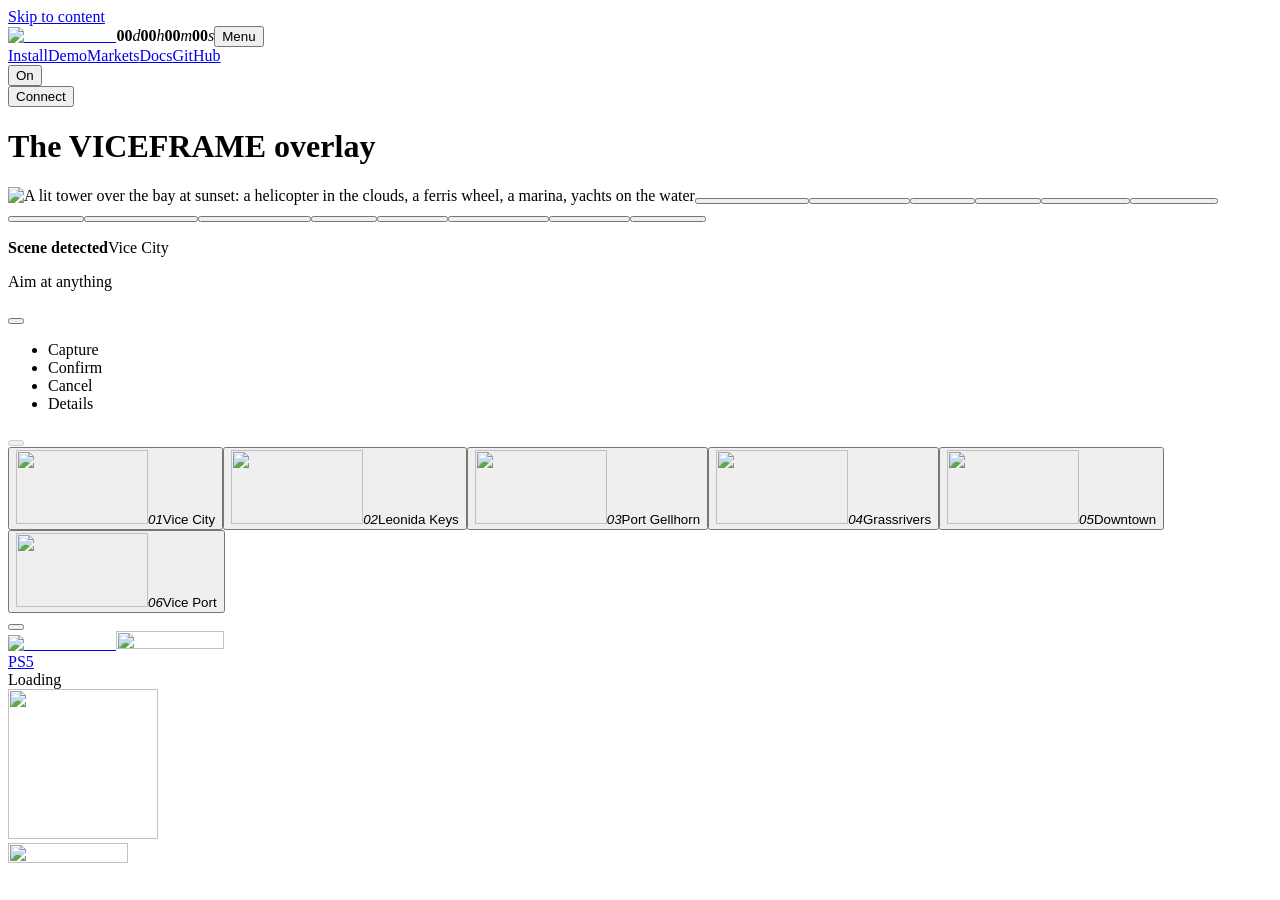
==== commit a11c3c68: "Restore site to the artwork refresh version" ====
--- a/demo/index.html
+++ b/demo/index.html
@@ -1 +1 @@
-<!DOCTYPE html><!--JYeI1JQPAxYSqyUXKPtal--><html lang="en"><head><meta charSet="utf-8"/><meta name="viewport" content="width=device-width, initial-scale=1"/><link rel="preload" as="image" href="/gta/viceframe-logo.png"/><link rel="preload" as="image" href="/gta/viceframe-logo.png?v=2"/><link rel="preload" as="image" imageSrcSet="/gta/viceframe-art/game-10-bayfront-960.jpg 960w, /gta/viceframe-art/game-10-bayfront-1440.jpg 1440w, /gta/viceframe-art/game-10-bayfront-1672.jpg 1672w" imageSizes="(max-width: 767px) 130vw, 120vw" fetchPriority="high"/><link rel="stylesheet" href="/gta/_next/static/css/b32a3bf738845cd7-original.css?v=restore4" data-precedence="next"/><link rel="stylesheet" href="/gta/_next/static/css/f9a9773fed847f67-original.css?v=restore4" data-precedence="next"/><link rel="stylesheet" href="/gta/_next/static/css/81d1fb21fdbe2b61-original.css?v=restore4" data-precedence="next"/><link rel="preload" as="script" fetchPriority="low" href="/gta/_next/static/chunks/webpack-08140e8320abeac0.js"/><script src="/gta/_next/static/chunks/4bd1b696-409494caf8c83275.js" async=""></script><script src="/gta/_next/static/chunks/255-0e1a61bb32380720.js" async=""></script><script src="/gta/_next/static/chunks/main-app-f810cc9959894cd9.js" async=""></script><script src="/gta/_next/static/chunks/239-ac729ad96040ad45.js" async=""></script><script src="/gta/_next/static/chunks/176-25a1a5572a64546d.js" async=""></script><script src="/gta/_next/static/chunks/344-5094b537470de176.js?v=viceframe-2" async=""></script><script src="/gta/_next/static/chunks/908-8067cca6b13584b6.js" async=""></script><script src="/gta/_next/static/chunks/app/page-d785309f84cf7e8a.js?v=viceframe-2" async=""></script><script src="/gta/_next/static/chunks/app/layout-2463464e4d15f149.js?v=viceframe-2" async=""></script><script src="/gta/_next/static/chunks/app/demo/page-95701e246003ea18.js" async=""></script><link rel="preload" href="/gta/fonts/nasduck-display.woff2" as="font" type="font/woff2" crossorigin="anonymous"/><link rel="preload" href="/gta/fonts/nasduck-mono.woff2" as="font" type="font/woff2" crossorigin="anonymous"/><meta name="theme-color" content="#06112B"/><title>Demo. VICEFRAME</title><meta name="description" content="Aim at anything, press square, and the frame becomes the token image."/><meta name="application-name" content="VICEFRAME"/><link rel="manifest" href="/gta/manifest.webmanifest"/><meta name="keywords" content="VICEFRAME,memecoins,GTA VI,Solana,PS5,Leonida,Vice City,overlay"/><meta name="robots" content="index, follow"/><link rel="canonical" href="/gta/"/><meta name="format-detection" content="telephone=no, address=no, email=no"/><meta property="og:title" content="Demo. VICEFRAME"/><meta property="og:description" content="Aim at anything, press square, and the frame becomes the token image."/><meta property="og:url" content="https://nasduck.org/demo/"/><meta property="og:site_name" content="VICEFRAME"/><meta property="og:locale" content="en_US"/><meta property="og:image" content="https://ghostxrun.github.io/gta/viceframe-logo.png"/><meta property="og:image:width" content="1200"/><meta property="og:image:height" content="600"/><meta property="og:image:type" content="image/jpeg"/><meta property="og:image:alt" content="VICEFRAME. Memecoins in GTA 6: the duck mark and the wordmark over a city skyline across the bay at sunset"/><meta property="og:type" content="website"/><meta name="twitter:card" content="summary_large_image"/><meta name="twitter:title" content="Demo. VICEFRAME"/><meta name="twitter:description" content="Aim at anything, press square, and the frame becomes the token image."/><meta name="twitter:image" content="https://ghostxrun.github.io/gta/viceframe-logo.png"/><meta name="twitter:image:width" content="1200"/><meta name="twitter:image:height" content="600"/><meta name="twitter:image:type" content="image/jpeg"/><meta name="twitter:image:alt" content="VICEFRAME. Memecoins in GTA 6: the duck mark and the wordmark over a city skyline across the bay at sunset"/><link rel="icon" href="/gta/viceframe-logo.png" type="image/x-icon" sizes="16x16"/><link rel="icon" href="/gta/viceframe-logo.png" sizes="any"/><link rel="icon" href="/gta/viceframe-logo.png" type="image/png" sizes="96x96"/><link rel="apple-touch-icon" href="/gta/viceframe-logo.png"/><noscript><style>[data-loader]{display:none!important}</style></noscript><script src="/gta/_next/static/chunks/polyfills-42372ed130431b0a.js" noModule=""></script><style>.Header_countdown__xpw0k,.Header_connect__j0zs7,.page_live__6aNvL,.page_platform__FGL_C,.page_game__KJlRi,a[href*="nasduck-opensource"],a[href="/gta/install/"],a[href$="install/index.html"],a[href="/gta/ps5/"],a[href$="ps5/index.html"]{display:none!important}.vf-beta{position:fixed;bottom:0;left:0;max-width:calc(100% - 16px);z-index:90;background:#0c0d1b;color:#fff8dc;padding:8px 10px;font:14px/1.45 system-ui}.vf-beta a{color:#fec497}body{padding-bottom:62px}a[href="/gta/trade/"][style*="position:fixed"]{display:none!important}</style></head><body><div hidden=""><!--$--><!--/$--></div><div class="Loader_page__dsdg_"><a class="skip" href="index.html#main">Skip to content</a><header class="Header_root__NyHdN" data-open="false"><div class="container Header_inner__DLT3k"><a class="Header_logo____uDV" aria-label="VICEFRAME home" href="../index.html"><img alt="VICEFRAME" width="28" height="28" decoding="async" data-nimg="1" class="screen-mark" style="color:transparent" src="/gta/viceframe-logo.png"/><span class="print-logo" aria-hidden="true"></span></a><span class="Countdown_root__Cqxu_ Countdown_chip__43_if Header_countdown__xpw0k" role="timer" aria-label="Time until 19 November 2026"><i class="Countdown_dot__lU3tY" aria-hidden="true"></i><span class="Countdown_unit__dpjVp"><b>00</b><i>d</i></span><span class="Countdown_unit__dpjVp"><b>00</b><i>h</i></span><span class="Countdown_unit__dpjVp"><b>00</b><i>m</i></span><span class="Countdown_unit__dpjVp"><b>00</b><i>s</i></span></span><button class="Header_menu__0AeTE" type="button" aria-expanded="false" aria-controls="header-panel">Menu</button><div class="Header_panel__W46Qb" id="header-panel"><nav class="Header_nav__tNWGY" aria-label="Primary"><a href="/gta/install/">Install</a><a aria-current="page" href="/gta/demo/">Demo</a><a href="/gta/markets/">Markets</a><a href="/gta/docs/">Docs</a><a href="https://github.com/GHOSTXrun/gta" target="_blank" rel="noopener noreferrer">GitHub</a></nav><div class="Header_sound__80nA8"><button class="SoundToggle_root__4PpGr" type="button" aria-pressed="true" aria-label="Sound"><span class="SoundToggle_bars__EtgU1" aria-hidden="true"><i></i><i></i><i></i><i></i></span><span class="SoundToggle_label__hBJUl" aria-hidden="true">On</span></button></div><button class="Button_btn__WOgGk Button_primary__zsboU Button_sm__yrR9P Header_connect__j0zs7" type="button" data-magnetic="true">Connect</button></div></div></header><main id="main"><h1 class="sr-only">The VICEFRAME overlay</h1><section class="DemoStage_stage__ioQdy" data-variant="full" data-phase="idle" data-own-cursor="true" aria-label="The overlay. Aim at a target and press Enter to capture it."><div class="DemoStage_pan__w5vRd"><div class="DemoStage_world__a9wUd" style="--ar:1.7777777777777777"><img class="DemoStage_still__wdJkG" src="/gta/viceframe-art/game-10-bayfront-1672.jpg" srcSet="/gta/viceframe-art/game-10-bayfront-960.jpg 960w, /gta/viceframe-art/game-10-bayfront-1440.jpg 1440w, /gta/viceframe-art/game-10-bayfront-1672.jpg 1672w" sizes="(max-width: 767px) 130vw, 120vw" width="3840" height="2160" alt="A lit tower over the bay at sunset: a helicopter in the clouds, a ferris wheel, a marina, yachts on the water" loading="eager" fetchPriority="high" decoding="async" draggable="false"/><button type="button" data-spot="heli" class="DemoStage_spot__EWwKN  " style="left:62%;top:22%;width:9%" aria-label="Helicopter. Capture"></button><button type="button" data-spot="crown" class="DemoStage_spot__EWwKN  " style="left:17%;top:5.5%;width:8%" aria-label="Tower crown. Capture"></button><button type="button" data-spot="orb" class="DemoStage_spot__EWwKN  " style="left:21.3%;top:28.5%;width:5.2%" aria-label="Rooftop orb. Capture"></button><button type="button" data-spot="pad" class="DemoStage_spot__EWwKN  " style="left:32.5%;top:25.5%;width:5.2%" aria-label="Helipad. Capture"></button><button type="button" data-spot="window" class="DemoStage_spot__EWwKN  " style="left:34.5%;top:54%;width:7%" aria-label="Lit windows. Capture"></button><button type="button" data-spot="wheel" class="DemoStage_spot__EWwKN  " style="left:52.5%;top:60%;width:7%" aria-label="Ferris wheel. Capture"></button><button type="button" data-spot="marina" class="DemoStage_spot__EWwKN  " style="left:43.5%;top:67%;width:6%" aria-label="Marina. Capture"></button><button type="button" data-spot="skyline" class="DemoStage_spot__EWwKN  " style="left:84%;top:52%;width:9%" aria-label="Skyline. Capture"></button><button type="button" data-spot="sunset" class="DemoStage_spot__EWwKN  " style="left:86%;top:37%;width:9%" aria-label="Sunset. Capture"></button><button type="button" data-spot="boat" class="DemoStage_spot__EWwKN  " style="left:79.5%;top:71%;width:5.2%" aria-label="Speedboat. Capture"></button><button type="button" data-spot="yacht" class="DemoStage_spot__EWwKN  " style="left:92%;top:71%;width:5.6%" aria-label="Yacht. Capture"></button><button type="button" data-spot="stage" class="DemoStage_spot__EWwKN  " style="left:64.5%;top:85%;width:8%" aria-label="Amphitheatre. Capture"></button><button type="button" data-spot="vent" class="DemoStage_spot__EWwKN  " style="left:80%;top:86%;width:6.4%" aria-label="Rooftop vent. Capture"></button><button type="button" data-spot="sign" class="DemoStage_spot__EWwKN  " style="left:36.3%;top:96%;width:6%" aria-label="Tower sign. Capture"></button><div class="DemoStage_reticle__Rau3o" aria-hidden="true"></div></div></div><div class="DemoStage_hud__L6fwo"><p class="DemoStage_tag__vUn0Y"><b>Scene detected</b><span>Vice City</span></p><p class="DemoStage_hint__lWsbn">Aim at anything</p><p class="sr-only" role="status" aria-live="polite"></p><button class="DemoStage_reset__EYwzA" type="button" aria-label="Reset the overlay"></button><ul class="DemoStage_legend__Y7S5O" aria-label="Controls"><li><span class="Glyph_glyph__I3lG5 Glyph_square__4rEXS" role="img" aria-label="square"></span> Capture</li><li><span class="Glyph_glyph__I3lG5 Glyph_cross__m9yr4" role="img" aria-label="cross"></span> Confirm</li><li><span class="Glyph_glyph__I3lG5 Glyph_circle__0fNns" role="img" aria-label="circle"></span> Cancel</li><li><span class="Glyph_glyph__I3lG5 Glyph_triangle__ktpIf" role="img" aria-label="triangle"></span> Details</li></ul><div class="DemoStage_strip__lpz4_"><div class="StillStrip_root__yRwB3" data-dragging="false" data-start="true" data-end="false" role="group" aria-label="Choose a still"><button class="StillStrip_arrow__RNacA StillStrip_prev__V2CIT" type="button" aria-label="Earlier stills" disabled=""></button><div class="StillStrip_track__gncGa" data-lenis-prevent="true"><button type="button" class="StillStrip_tile__aDXQG" data-still="bayfront" aria-pressed="true" aria-label="Vice City"><img alt="" draggable="false" loading="lazy" width="132" height="74" decoding="async" data-nimg="1" style="color:transparent" src="/gta/viceframe-art/game-10-bayfront-420.jpg"/><span class="StillStrip_caption__ynbCU" aria-hidden="true"><i>01</i>Vice City</span></button><button type="button" class="StillStrip_tile__aDXQG" data-still="keys" aria-pressed="false" aria-label="Leonida Keys"><img alt="" draggable="false" loading="lazy" width="132" height="74" decoding="async" data-nimg="1" style="color:transparent" src="/gta/viceframe-art/shore-420.jpg"/><span class="StillStrip_caption__ynbCU" aria-hidden="true"><i>02</i>Leonida Keys</span></button><button type="button" class="StillStrip_tile__aDXQG" data-still="port" aria-pressed="false" aria-label="Port Gellhorn"><img alt="" draggable="false" loading="lazy" width="132" height="74" decoding="async" data-nimg="1" style="color:transparent" src="/gta/viceframe-art/game-10-bayfront-420.jpg"/><span class="StillStrip_caption__ynbCU" aria-hidden="true"><i>03</i>Port Gellhorn</span></button><button type="button" class="StillStrip_tile__aDXQG" data-still="swamp" aria-pressed="false" aria-label="Grassrivers"><img alt="" draggable="false" loading="lazy" width="132" height="74" decoding="async" data-nimg="1" style="color:transparent" src="/gta/viceframe-art/shore-420.jpg"/><span class="StillStrip_caption__ynbCU" aria-hidden="true"><i>04</i>Grassrivers</span></button><button type="button" class="StillStrip_tile__aDXQG" data-still="downtown" aria-pressed="false" aria-label="Downtown"><img alt="" draggable="false" loading="lazy" width="132" height="74" decoding="async" data-nimg="1" style="color:transparent" src="/gta/viceframe-art/avenue-420.jpg"/><span class="StillStrip_caption__ynbCU" aria-hidden="true"><i>05</i>Downtown</span></button><button type="button" class="StillStrip_tile__aDXQG" data-still="harbor" aria-pressed="false" aria-label="Vice Port"><img alt="" draggable="false" loading="lazy" width="132" height="74" decoding="async" data-nimg="1" style="color:transparent" src="/gta/viceframe-art/game-10-bayfront-420.jpg"/><span class="StillStrip_caption__ynbCU" aria-hidden="true"><i>06</i>Vice Port</span></button></div><button class="StillStrip_arrow__RNacA undefined" type="button" aria-label="More stills"></button></div></div><div class="DemoStage_dock__DLdbN"></div></div></section><!--$--><!--/$--></main><footer class="Footer_root__67FAy"><div class="container Footer_inner__vtL_T"><a class="Footer_brand__0rdww" aria-label="VICEFRAME home" href="../index.html"><img alt="VICEFRAME" loading="lazy" width="26" height="26" decoding="async" data-nimg="1" style="color:transparent" src="/gta/viceframe-logo.png"/><img alt="" loading="lazy" width="108" height="18" decoding="async" data-nimg="1" class="Footer_wordmark__BU8GA" style="color:transparent" src="/gta/viceframe-wordmark.svg"/></a><nav class="Footer_links__cFiYr" aria-label="More"><a href="../ps5/index.html">PS5</a></nav></div></footer><div class="Effects_progress__TQAcM" aria-hidden="true"></div><div class="Effects_flare__AmwOz" aria-hidden="true"></div><div class="Effects_cursor__OzAyl" aria-hidden="true"></div></div><div class="Loader_root__wuRCq" data-loader="true" data-phase="running" role="status" aria-live="polite" aria-hidden="false" style="--floor:1200ms"><span class="sr-only">Loading</span><div class="Loader_stage__BRGLH"><img alt="" width="150" height="150" decoding="async" data-nimg="1" class="Loader_duck__el8zU" style="color:transparent" src="/gta/viceframe-logo.png?v=2"/></div><img alt="" aria-hidden="true" loading="lazy" width="120" height="20" decoding="async" data-nimg="1" class="Loader_wordmark__6u_rJ" style="color:transparent" src="/gta/viceframe-wordmark.svg"/></div><script src="/gta/_next/static/chunks/webpack-08140e8320abeac0.js" id="_R_" async=""></script><script>(self.__next_f=self.__next_f||[]).push([0])</script><script>self.__next_f.push([1,"1:\"$Sreact.fragment\"\n2:I[11457,[\"239\",\"static/chunks/239-ac729ad96040ad45.js?dpl=dpl_CNN5U6Zg6uqFDcREXkoUifTvRxAW\",\"176\",\"static/chunks/176-25a1a5572a64546d.js?dpl=dpl_CNN5U6Zg6uqFDcREXkoUifTvRxAW\",\"344\",\"static/chunks/344-5094b537470de176.js?dpl=dpl_CNN5U6Zg6uqFDcREXkoUifTvRxAW\",\"908\",\"static/chunks/908-8067cca6b13584b6.js?dpl=dpl_CNN5U6Zg6uqFDcREXkoUifTvRxAW\",\"974\",\"static/chunks/app/page-d785309f84cf7e8a.js?dpl=dpl_CNN5U6Zg6uqFDcREXkoUifTvRxAW\"],\"LoaderProvider\"]\n3:I[99534,[\"239\",\"static/chunks/239-ac729ad96040ad45.js?dpl=dpl_CNN5U6Zg6uqFDcREXkoUifTvRxAW\",\"176\",\"static/chunks/176-25a1a5572a64546d.js?dpl=dpl_CNN5U6Zg6uqFDcREXkoUifTvRxAW\",\"344\",\"static/chunks/344-5094b537470de176.js?dpl=dpl_CNN5U6Zg6uqFDcREXkoUifTvRxAW\",\"177\",\"static/chunks/app/layout-2463464e4d15f149.js?dpl=dpl_CNN5U6Zg6uqFDcREXkoUifTvRxAW\"],\"Header\"]\n4:I[9766,[],\"\"]\n5:I[98924,[],\"\"]\n6:I[11457,[\"239\",\"static/chunks/239-ac729ad96040ad45.js?dpl=dpl_CNN5U6Zg6uqFDcREXkoUifTvRxAW\",\"176\",\"static/chunks/176-25a1a5572a64546d.js?dpl=dpl_CNN5U6Zg6uqFDcREXkoUifTvRxAW\",\"344\",\"static/chunks/344-5094b537470de176.js?dpl=dpl_CNN5U6Zg6uqFDcREXkoUifTvRxAW\",\"908\",\"static/chunks/908-8067cca6b13584b6.js?dpl=dpl_CNN5U6Zg6uqFDcREXkoUifTvRxAW\",\"974\",\"static/chunks/app/page-d785309f84cf7e8a.js?dpl=dpl_CNN5U6Zg6uqFDcREXkoUifTvRxAW\"],\"RouteLink\"]\n7:I[81356,[\"239\",\"static/chunks/239-ac729ad96040ad45.js?dpl=dpl_CNN5U6Zg6uqFDcREXkoUifTvRxAW\",\"176\",\"static/chunks/176-25a1a5572a64546d.js?dpl=dpl_CNN5U6Zg6uqFDcREXkoUifTvRxAW\",\"344\",\"static/chunks/344-5094b537470de176.js?dpl=dpl_CNN5U6Zg6uqFDcREXkoUifTvRxAW\",\"908\",\"static/chunks/908-8067cca6b13584b6.js?dpl=dpl_CNN5U6Zg6uqFDcREXkoUifTvRxAW\",\"974\",\"static/chunks/app/page-d785309f84cf7e8a.js?dpl=dpl_CNN5U6Zg6uqFDcREXkoUifTvRxAW\"],\"Image\"]\n8:I[44395,[\"239\",\"static/chunks/239-ac729ad96040ad45.js?dpl=dpl_CNN5U6Zg6uqFDcREXkoUifTvRxAW\",\"176\",\"static/chunks/176-25a1a5572a64546d.js?dpl=dpl_CNN5U6Zg6uqFDcREXkoUifTvRxAW\",\"344\",\"static/chunks/344-5094b537470de176.js?dpl=dpl_CNN5U6Zg6uqFDcREXkoUifTvRxAW\",\"177\",\"static/chunks/app/layout-24634"])</script><script>self.__next_f.push([1,"64e4d15f149.js?dpl=dpl_CNN5U6Zg6uqFDcREXkoUifTvRxAW\"],\"Effects\"]\nc:I[57150,[],\"\"]\n:HL[\"/gta/_next/static/css/b32a3bf738845cd7-original.css?v=restore4?dpl=dpl_CNN5U6Zg6uqFDcREXkoUifTvRxAW\",\"style\"]\n:HL[\"/gta/_next/static/css/f9a9773fed847f67-original.css?v=restore4?dpl=dpl_CNN5U6Zg6uqFDcREXkoUifTvRxAW\",\"style\"]\n:HL[\"/gta/_next/static/css/81d1fb21fdbe2b61-original.css?v=restore4?dpl=dpl_CNN5U6Zg6uqFDcREXkoUifTvRxAW\",\"style\"]\n"])</script><script>self.__next_f.push([1,"0:{\"P\":null,\"b\":\"JYeI1JQPAxYSqyUXKPtal\",\"p\":\"\",\"c\":[\"\",\"demo\",\"\"],\"i\":false,\"f\":[[[\"\",{\"children\":[\"demo\",{\"children\":[\"__PAGE__\",{}]}]},\"$undefined\",\"$undefined\",true],[\"\",[\"$\",\"$1\",\"c\",{\"children\":[[[\"$\",\"link\",\"0\",{\"rel\":\"stylesheet\",\"href\":\"/gta/_next/static/css/b32a3bf738845cd7-original.css?v=restore4?dpl=dpl_CNN5U6Zg6uqFDcREXkoUifTvRxAW\",\"precedence\":\"next\",\"crossOrigin\":\"$undefined\",\"nonce\":\"$undefined\"}],[\"$\",\"link\",\"1\",{\"rel\":\"stylesheet\",\"href\":\"/gta/_next/static/css/f9a9773fed847f67-original.css?v=restore4?dpl=dpl_CNN5U6Zg6uqFDcREXkoUifTvRxAW\",\"precedence\":\"next\",\"crossOrigin\":\"$undefined\",\"nonce\":\"$undefined\"}],[\"$\",\"link\",\"2\",{\"rel\":\"stylesheet\",\"href\":\"/gta/_next/static/css/81d1fb21fdbe2b61-original.css?v=restore4?dpl=dpl_CNN5U6Zg6uqFDcREXkoUifTvRxAW\",\"precedence\":\"next\",\"crossOrigin\":\"$undefined\",\"nonce\":\"$undefined\"}]],[\"$\",\"html\",null,{\"lang\":\"en\",\"children\":[[\"$\",\"head\",null,{\"children\":[[\"$\",\"link\",null,{\"rel\":\"preload\",\"href\":\"/gta/fonts/nasduck-display.woff2\",\"as\":\"font\",\"type\":\"font/woff2\",\"crossOrigin\":\"anonymous\"}],[\"$\",\"link\",null,{\"rel\":\"preload\",\"href\":\"/gta/fonts/nasduck-mono.woff2\",\"as\":\"font\",\"type\":\"font/woff2\",\"crossOrigin\":\"anonymous\"}],[\"$\",\"noscript\",null,{\"children\":[\"$\",\"style\",null,{\"children\":\"[data-loader]{display:none!important}\"}]}]]}],[\"$\",\"body\",null,{\"children\":[\"$\",\"$L2\",null,{\"children\":[[\"$\",\"a\",null,{\"className\":\"skip\",\"href\":\"#main\",\"children\":\"Skip to content\"}],[\"$\",\"$L3\",null,{}],[\"$\",\"main\",null,{\"id\":\"main\",\"children\":[\"$\",\"$L4\",null,{\"parallelRouterKey\":\"children\",\"error\":\"$undefined\",\"errorStyles\":\"$undefined\",\"errorScripts\":\"$undefined\",\"template\":[\"$\",\"$L5\",null,{}],\"templateStyles\":\"$undefined\",\"templateScripts\":\"$undefined\",\"notFound\":[[\"$\",\"section\",null,{\"className\":\"not-found_root__xij08\",\"aria-labelledby\":\"nf-title\",\"children\":[[\"$\",\"div\",null,{\"className\":\"Atmos_sky__tWo7i\",\"aria-hidden\":\"true\",\"data-deco\":true,\"children\":[null,[\"$\",\"i\",null,{\"className\":\"Atmos_strip__eyE6i Atmos_cloudsFar__77_UT Atmos_high__1I5xx\"}],[\"$\",\"i\",null,{\"className\":\"Atmos_rise__zhHNm Atmos_dust__ty_38\"}]]}],[\"$\",\"div\",null,{\"className\":\"container not-found_layout__DF6cZ\",\"children\":[[\"$\",\"div\",null,{\"className\":\"not-found_inner__oPGqn\",\"children\":[[\"$\",\"p\",null,{\"className\":\"eyebrow\",\"children\":\"Error 404\"}],[\"$\",\"h1\",null,{\"id\":\"nf-title\",\"children\":\"Lost in Leonida\"}],[\"$\",\"$L6\",null,{\"className\":\"Button_btn__WOgGk Button_primary__zsboU\",\"href\":\"/\",\"data-magnetic\":true,\"children\":\"Back to the terminal\"}]]}],[\"$\",\"div\",null,{\"className\":\"not-found_duck__lvN_o\",\"children\":[[\"$\",\"span\",null,{\"className\":\"not-found_ripple__AEDfs\",\"aria-hidden\":\"true\"}],[\"$\",\"$L7\",null,{\"className\":\"not-found_sticker__CusaA\",\"src\":\"/gta/viceframe-logo.png\",\"width\":320,\"height\":320,\"alt\":\"\",\"priority\":true}]]}]]}],[\"$\",\"span\",null,{\"className\":\"not-found_prints__mZr2H\",\"aria-hidden\":\"true\"}],[\"$\",\"div\",null,{\"className\":\"Atmos_petals__HSEf1\",\"aria-hidden\":\"true\",\"data-deco\":true,\"children\":[[\"$\",\"i\",\"1\",{\"style\":{\"left\":\"6%\",\"width\":\"22px\",\"height\":\"22px\",\"--img\":\"url(\\\"/gta/assets/v2/fx/dust.webp\\\")\",\"--d\":\"26s\",\"--w\":\"-3s\",\"--sway\":\"9vw\"}}],[\"$\",\"i\",\"11\",{\"style\":{\"left\":\"19%\",\"width\":\"18px\",\"height\":\"18px\",\"--img\":\"url(\\\"/gta/assets/v2/fx/dust.webp\\\")\",\"--d\":\"34s\",\"--w\":\"-19s\",\"--sway\":\"-6vw\"}}],[\"$\",\"i\",\"14\",{\"style\":{\"left\":\"33%\",\"width\":\"16px\",\"height\":\"16px\",\"--img\":\"url(\\\"/gta/assets/v2/fx/dust.webp\\\")\",\"--d\":\"29s\",\"--w\":\"-11s\",\"--sway\":\"12vw\"}}],[\"$\",\"i\",\"6\",{\"style\":{\"left\":\"52%\",\"width\":\"24px\",\"height\":\"24px\",\"--img\":\"url(\\\"/gta/assets/v2/fx/dust.webp\\\")\",\"--d\":\"31s\",\"--w\":\"-24s\",\"--sway\":\"-8vw\"}}],[\"$\",\"i\",\"9\",{\"style\":{\"left\":\"68%\",\"width\":\"15px\",\"height\":\"15px\",\"--img\":\"url(\\\"/gta/assets/v2/fx/dust.webp\\\")\",\"--d\":\"37s\",\"--w\":\"-7s\",\"--sway\":\"7vw\"}}],[\"$\",\"i\",\"3\",{\"style\":{\"left\":\"81%\",\"width\":\"20px\",\"height\":\"20px\",\"--img\":\"url(\\\"/gta/assets/v2/fx/dust.webp\\\")\",\"--d\":\"28s\",\"--w\":\"-15s\",\"--sway\":\"-11vw\"}}],[\"$\",\"i\",\"16\",{\"style\":{\"left\":\"93%\",\"width\":\"17px\",\"height\":\"17px\",\"--img\":\"url(\\\"/gta/assets/v2/fx/dust.webp\\\")\",\"--d\":\"33s\",\"--w\":\"-28s\",\"--sway\":\"-5vw\"}}]]}]]}],[]],\"forbidden\":\"$undefined\",\"unauthorized\":\"$undefined\"}]}],[\"$\",\"footer\",null,{\"className\":\"Footer_root__67FAy\",\"children\":[\"$\",\"div\",null,{\"className\":\"container Footer_inner__vtL_T\",\"children\":[[\"$\",\"$L6\",null,{\"className\":\"Footer_brand__0rdww\",\"href\":\"/\",\"aria-label\":\"VICEFRAME home\",\"children\":[[\"$\",\"$L7\",null,{\"src\":\"/gta/viceframe-logo.png\",\"width\":26,\"height\":26,\"alt\":\"VICEFRAME\"}],[\"$\",\"$L7\",null,{\"className\":\"Footer_wordmark__BU8GA\",\"src\":\"/gta/viceframe-wordmark.svg\",\"width\":108,\"height\":18,\"alt\":\"\"}]]}],[\"$\",\"nav\",null,{\"className\":\"Footer_links__cFiYr\",\"aria-label\":\"More\",\"children\":[[\"$\",\"$L6\",\"/ps5/\",{\"href\":\"/gta/ps5/\",\"children\":\"PS5\"}]]}]]}]}],[\"$\",\"$L8\",null,{}]]}]}]]}]]}],{\"children\":[\"demo\",[\"$\",\"$1\",\"c\",{\"children\":[null,[\"$\",\"$L4\",null,{\"parallelRouterKey\":\"children\",\"error\":\"$undefined\",\"errorStyles\":\"$undefined\",\"errorScripts\":\"$undefined\",\"template\":[\"$\",\"$L5\",null,{}],\"templateStyles\":\"$undefined\",\"templateScripts\":\"$undefined\",\"notFound\":\"$undefined\",\"forbidden\":\"$undefined\",\"unauthorized\":\"$undefined\"}]]}],{\"children\":[\"__PAGE__\",[\"$\",\"$1\",\"c\",{\"children\":[[[\"$\",\"h1\",null,{\"className\":\"sr-only\",\"children\":\"The VICEFRAME overlay\"}],\"$L9\"],null,\"$La\"]}],{},null,false]},null,false]},null,false],\"$Lb\",false]],\"m\":\"$undefined\",\"G\":[\"$c\",[]],\"s\":false,\"S\":true}\n"])</script><script>self.__next_f.push([1,"d:I[54908,[\"239\",\"static/chunks/239-ac729ad96040ad45.js?dpl=dpl_CNN5U6Zg6uqFDcREXkoUifTvRxAW\",\"176\",\"static/chunks/176-25a1a5572a64546d.js?dpl=dpl_CNN5U6Zg6uqFDcREXkoUifTvRxAW\",\"344\",\"static/chunks/344-5094b537470de176.js?dpl=dpl_CNN5U6Zg6uqFDcREXkoUifTvRxAW\",\"908\",\"static/chunks/908-8067cca6b13584b6.js?dpl=dpl_CNN5U6Zg6uqFDcREXkoUifTvRxAW\",\"436\",\"static/chunks/app/demo/page-95701e246003ea18.js?dpl=dpl_CNN5U6Zg6uqFDcREXkoUifTvRxAW\"],\"DemoStage\"]\ne:I[24431,[],\"OutletBoundary\"]\n10:I[15278,[],\"AsyncMetadataOutlet\"]\n12:I[24431,[],\"ViewportBoundary\"]\n14:I[24431,[],\"MetadataBoundary\"]\n15:\"$Sreact.suspense\"\n9:[\"$\",\"$Ld\",null,{\"variant\":\"full\"}]\na:[\"$\",\"$Le\",null,{\"children\":[\"$Lf\",[\"$\",\"$L10\",null,{\"promise\":\"$@11\"}]]}]\nb:[\"$\",\"$1\",\"h\",{\"children\":[null,[[\"$\",\"$L12\",null,{\"children\":\"$L13\"}],null],[\"$\",\"$L14\",null,{\"children\":[\"$\",\"div\",null,{\"hidden\":true,\"children\":[\"$\",\"$15\",null,{\"fallback\":null,\"children\":\"$L16\"}]}]}]]}]\n"])</script><script>self.__next_f.push([1,"13:[[\"$\",\"meta\",\"0\",{\"charSet\":\"utf-8\"}],[\"$\",\"meta\",\"1\",{\"name\":\"viewport\",\"content\":\"width=device-width, initial-scale=1\"}],[\"$\",\"meta\",\"2\",{\"name\":\"theme-color\",\"content\":\"#06112B\"}]]\nf:null\n"])</script><script>self.__next_f.push([1,"17:I[80622,[],\"IconMark\"]\n"])</script><script>self.__next_f.push([1,"11:{\"metadata\":[[\"$\",\"title\",\"0\",{\"children\":\"Demo. VICEFRAME\"}],[\"$\",\"meta\",\"1\",{\"name\":\"description\",\"content\":\"Aim at anything, press square, and the frame becomes the token image.\"}],[\"$\",\"meta\",\"2\",{\"name\":\"application-name\",\"content\":\"VICEFRAME\"}],[\"$\",\"link\",\"3\",{\"rel\":\"manifest\",\"href\":\"/manifest.webmanifest\",\"crossOrigin\":\"$undefined\"}],[\"$\",\"meta\",\"4\",{\"name\":\"keywords\",\"content\":\"VICEFRAME,memecoins,GTA VI,Solana,PS5,Leonida,Vice City,overlay\"}],[\"$\",\"meta\",\"5\",{\"name\":\"robots\",\"content\":\"index, follow\"}],[\"$\",\"link\",\"6\",{\"rel\":\"canonical\",\"href\":\"https://nasduck.org/demo/\"}],[\"$\",\"meta\",\"7\",{\"name\":\"format-detection\",\"content\":\"telephone=no, address=no, email=no\"}],[\"$\",\"meta\",\"8\",{\"property\":\"og:title\",\"content\":\"Demo. VICEFRAME\"}],[\"$\",\"meta\",\"9\",{\"property\":\"og:description\",\"content\":\"Aim at anything, press square, and the frame becomes the token image.\"}],[\"$\",\"meta\",\"10\",{\"property\":\"og:url\",\"content\":\"https://nasduck.org/demo/\"}],[\"$\",\"meta\",\"11\",{\"property\":\"og:site_name\",\"content\":\"VICEFRAME\"}],[\"$\",\"meta\",\"12\",{\"property\":\"og:locale\",\"content\":\"en_US\"}],[\"$\",\"meta\",\"13\",{\"property\":\"og:image\",\"content\":\"https://ghostxrun.github.io/gta/viceframe-logo.png\"}],[\"$\",\"meta\",\"14\",{\"property\":\"og:image:width\",\"content\":\"1200\"}],[\"$\",\"meta\",\"15\",{\"property\":\"og:image:height\",\"content\":\"600\"}],[\"$\",\"meta\",\"16\",{\"property\":\"og:image:type\",\"content\":\"image/jpeg\"}],[\"$\",\"meta\",\"17\",{\"property\":\"og:image:alt\",\"content\":\"VICEFRAME. Memecoins in GTA 6: the duck mark and the wordmark over a city skyline across the bay at sunset\"}],[\"$\",\"meta\",\"18\",{\"property\":\"og:type\",\"content\":\"website\"}],[\"$\",\"meta\",\"19\",{\"name\":\"twitter:card\",\"content\":\"summary_large_image\"}],[\"$\",\"meta\",\"20\",{\"name\":\"twitter:title\",\"content\":\"Demo. VICEFRAME\"}],[\"$\",\"meta\",\"21\",{\"name\":\"twitter:description\",\"content\":\"Aim at anything, press square, and the frame becomes the token image.\"}],[\"$\",\"meta\",\"22\",{\"name\":\"twitter:image\",\"content\":\"https://ghostxrun.github.io/gta/viceframe-logo.png\"}],[\"$\",\"meta\",\"23\",{\"name\":\"twitter:image:width\",\"content\":\"1200\"}],[\"$\",\"meta\",\"24\",{\"name\":\"twitter:image:height\",\"content\":\"600\"}],[\"$\",\"meta\",\"25\",{\"name\":\"twitter:image:type\",\"content\":\"image/jpeg\"}],[\"$\",\"meta\",\"26\",{\"name\":\"twitter:image:alt\",\"content\":\"VICEFRAME. Memecoins in GTA 6: the duck mark and the wordmark over a city skyline across the bay at sunset\"}],[\"$\",\"link\",\"27\",{\"rel\":\"icon\",\"href\":\"/favicon.ico\",\"type\":\"image/x-icon\",\"sizes\":\"16x16\"}],[\"$\",\"link\",\"28\",{\"rel\":\"icon\",\"href\":\"/favicon.ico\",\"sizes\":\"any\"}],[\"$\",\"link\",\"29\",{\"rel\":\"icon\",\"href\":\"/gta/viceframe-logo.png\",\"type\":\"image/png\",\"sizes\":\"96x96\"}],[\"$\",\"link\",\"30\",{\"rel\":\"apple-touch-icon\",\"href\":\"/gta/viceframe-logo.png\"}],[\"$\",\"$L17\",\"31\",{}]],\"error\":null,\"digest\":\"$undefined\"}\n"])</script><script>self.__next_f.push([1,"16:\"$11:metadata\"\n"])</script><aside class="vf-beta" aria-label="Beta status">Interactive demo · Captures and actions here do not place orders. <a href="/gta/trade/">Trade on Jupiter</a> · <a href="/gta/docs/">About this beta</a></aside></body></html>+<!DOCTYPE html><!--JYeI1JQPAxYSqyUXKPtal--><html lang="en"><head><meta charSet="utf-8"/><meta name="viewport" content="width=device-width, initial-scale=1"/><link rel="preload" as="image" href="/gta/viceframe-logo.png"/><link rel="preload" as="image" href="/gta/viceframe-logo.png?v=2"/><link rel="preload" as="image" imageSrcSet="/gta/viceframe-art/game-10-bayfront-960.jpg 960w, /gta/viceframe-art/game-10-bayfront-1440.jpg 1440w, /gta/viceframe-art/game-10-bayfront-1672.jpg 1672w" imageSizes="(max-width: 767px) 130vw, 120vw" fetchPriority="high"/><link rel="stylesheet" href="/gta/_next/static/css/b32a3bf738845cd7-original.css?v=restore4" data-precedence="next"/><link rel="stylesheet" href="/gta/_next/static/css/f9a9773fed847f67-original.css?v=restore4" data-precedence="next"/><link rel="stylesheet" href="/gta/_next/static/css/81d1fb21fdbe2b61-original.css?v=restore4" data-precedence="next"/><link rel="preload" as="script" fetchPriority="low" href="/gta/_next/static/chunks/webpack-08140e8320abeac0.js"/><script src="/gta/_next/static/chunks/4bd1b696-409494caf8c83275.js" async=""></script><script src="/gta/_next/static/chunks/255-0e1a61bb32380720.js" async=""></script><script src="/gta/_next/static/chunks/main-app-f810cc9959894cd9.js" async=""></script><script src="/gta/_next/static/chunks/239-ac729ad96040ad45.js" async=""></script><script src="/gta/_next/static/chunks/176-25a1a5572a64546d.js" async=""></script><script src="/gta/_next/static/chunks/344-5094b537470de176.js?v=viceframe-2" async=""></script><script src="/gta/_next/static/chunks/908-8067cca6b13584b6.js" async=""></script><script src="/gta/_next/static/chunks/app/page-d785309f84cf7e8a.js?v=viceframe-2" async=""></script><script src="/gta/_next/static/chunks/app/layout-2463464e4d15f149.js?v=viceframe-2" async=""></script><script src="/gta/_next/static/chunks/app/demo/page-95701e246003ea18.js" async=""></script><link rel="preload" href="/gta/fonts/nasduck-display.woff2" as="font" type="font/woff2" crossorigin="anonymous"/><link rel="preload" href="/gta/fonts/nasduck-mono.woff2" as="font" type="font/woff2" crossorigin="anonymous"/><meta name="theme-color" content="#06112B"/><title>Demo. VICEFRAME</title><meta name="description" content="Aim at anything, press square, and the frame becomes the token image."/><meta name="application-name" content="VICEFRAME"/><link rel="manifest" href="/gta/manifest.webmanifest"/><meta name="keywords" content="VICEFRAME,memecoins,GTA VI,Solana,PS5,Leonida,Vice City,overlay"/><meta name="robots" content="index, follow"/><link rel="canonical" href="/gta/"/><meta name="format-detection" content="telephone=no, address=no, email=no"/><meta property="og:title" content="Demo. VICEFRAME"/><meta property="og:description" content="Aim at anything, press square, and the frame becomes the token image."/><meta property="og:url" content="https://nasduck.org/demo/"/><meta property="og:site_name" content="VICEFRAME"/><meta property="og:locale" content="en_US"/><meta property="og:image" content="https://ghostxrun.github.io/gta/viceframe-logo.png"/><meta property="og:image:width" content="1200"/><meta property="og:image:height" content="600"/><meta property="og:image:type" content="image/jpeg"/><meta property="og:image:alt" content="VICEFRAME. Memecoins in GTA 6: the duck mark and the wordmark over a city skyline across the bay at sunset"/><meta property="og:type" content="website"/><meta name="twitter:card" content="summary_large_image"/><meta name="twitter:title" content="Demo. VICEFRAME"/><meta name="twitter:description" content="Aim at anything, press square, and the frame becomes the token image."/><meta name="twitter:image" content="https://ghostxrun.github.io/gta/viceframe-logo.png"/><meta name="twitter:image:width" content="1200"/><meta name="twitter:image:height" content="600"/><meta name="twitter:image:type" content="image/jpeg"/><meta name="twitter:image:alt" content="VICEFRAME. Memecoins in GTA 6: the duck mark and the wordmark over a city skyline across the bay at sunset"/><link rel="icon" href="/gta/viceframe-logo.png" type="image/x-icon" sizes="16x16"/><link rel="icon" href="/gta/viceframe-logo.png" sizes="any"/><link rel="icon" href="/gta/viceframe-logo.png" type="image/png" sizes="96x96"/><link rel="apple-touch-icon" href="/gta/viceframe-logo.png"/><noscript><style>[data-loader]{display:none!important}</style></noscript><script src="/gta/_next/static/chunks/polyfills-42372ed130431b0a.js" noModule=""></script></head><body><div hidden=""><!--$--><!--/$--></div><div class="Loader_page__dsdg_"><a class="skip" href="index.html#main">Skip to content</a><header class="Header_root__NyHdN" data-open="false"><div class="container Header_inner__DLT3k"><a class="Header_logo____uDV" aria-label="VICEFRAME home" href="../index.html"><img alt="VICEFRAME" width="28" height="28" decoding="async" data-nimg="1" class="screen-mark" style="color:transparent" src="/gta/viceframe-logo.png"/><span class="print-logo" aria-hidden="true"></span></a><span class="Countdown_root__Cqxu_ Countdown_chip__43_if Header_countdown__xpw0k" role="timer" aria-label="Time until 19 November 2026"><i class="Countdown_dot__lU3tY" aria-hidden="true"></i><span class="Countdown_unit__dpjVp"><b>00</b><i>d</i></span><span class="Countdown_unit__dpjVp"><b>00</b><i>h</i></span><span class="Countdown_unit__dpjVp"><b>00</b><i>m</i></span><span class="Countdown_unit__dpjVp"><b>00</b><i>s</i></span></span><button class="Header_menu__0AeTE" type="button" aria-expanded="false" aria-controls="header-panel">Menu</button><div class="Header_panel__W46Qb" id="header-panel"><nav class="Header_nav__tNWGY" aria-label="Primary"><a href="/gta/install/">Install</a><a aria-current="page" href="/gta/demo/">Demo</a><a href="/gta/markets/">Markets</a><a href="/gta/docs/">Docs</a><a href="https://github.com/GHOSTXrun/gta" target="_blank" rel="noopener noreferrer">GitHub</a></nav><div class="Header_sound__80nA8"><button class="SoundToggle_root__4PpGr" type="button" aria-pressed="true" aria-label="Sound"><span class="SoundToggle_bars__EtgU1" aria-hidden="true"><i></i><i></i><i></i><i></i></span><span class="SoundToggle_label__hBJUl" aria-hidden="true">On</span></button></div><button class="Button_btn__WOgGk Button_primary__zsboU Button_sm__yrR9P Header_connect__j0zs7" type="button" data-magnetic="true">Connect</button></div></div></header><main id="main"><h1 class="sr-only">The VICEFRAME overlay</h1><section class="DemoStage_stage__ioQdy" data-variant="full" data-phase="idle" data-own-cursor="true" aria-label="The overlay. Aim at a target and press Enter to capture it."><div class="DemoStage_pan__w5vRd"><div class="DemoStage_world__a9wUd" style="--ar:1.7777777777777777"><img class="DemoStage_still__wdJkG" src="/gta/viceframe-art/game-10-bayfront-1672.jpg" srcSet="/gta/viceframe-art/game-10-bayfront-960.jpg 960w, /gta/viceframe-art/game-10-bayfront-1440.jpg 1440w, /gta/viceframe-art/game-10-bayfront-1672.jpg 1672w" sizes="(max-width: 767px) 130vw, 120vw" width="3840" height="2160" alt="A lit tower over the bay at sunset: a helicopter in the clouds, a ferris wheel, a marina, yachts on the water" loading="eager" fetchPriority="high" decoding="async" draggable="false"/><button type="button" data-spot="heli" class="DemoStage_spot__EWwKN  " style="left:62%;top:22%;width:9%" aria-label="Helicopter. Capture"></button><button type="button" data-spot="crown" class="DemoStage_spot__EWwKN  " style="left:17%;top:5.5%;width:8%" aria-label="Tower crown. Capture"></button><button type="button" data-spot="orb" class="DemoStage_spot__EWwKN  " style="left:21.3%;top:28.5%;width:5.2%" aria-label="Rooftop orb. Capture"></button><button type="button" data-spot="pad" class="DemoStage_spot__EWwKN  " style="left:32.5%;top:25.5%;width:5.2%" aria-label="Helipad. Capture"></button><button type="button" data-spot="window" class="DemoStage_spot__EWwKN  " style="left:34.5%;top:54%;width:7%" aria-label="Lit windows. Capture"></button><button type="button" data-spot="wheel" class="DemoStage_spot__EWwKN  " style="left:52.5%;top:60%;width:7%" aria-label="Ferris wheel. Capture"></button><button type="button" data-spot="marina" class="DemoStage_spot__EWwKN  " style="left:43.5%;top:67%;width:6%" aria-label="Marina. Capture"></button><button type="button" data-spot="skyline" class="DemoStage_spot__EWwKN  " style="left:84%;top:52%;width:9%" aria-label="Skyline. Capture"></button><button type="button" data-spot="sunset" class="DemoStage_spot__EWwKN  " style="left:86%;top:37%;width:9%" aria-label="Sunset. Capture"></button><button type="button" data-spot="boat" class="DemoStage_spot__EWwKN  " style="left:79.5%;top:71%;width:5.2%" aria-label="Speedboat. Capture"></button><button type="button" data-spot="yacht" class="DemoStage_spot__EWwKN  " style="left:92%;top:71%;width:5.6%" aria-label="Yacht. Capture"></button><button type="button" data-spot="stage" class="DemoStage_spot__EWwKN  " style="left:64.5%;top:85%;width:8%" aria-label="Amphitheatre. Capture"></button><button type="button" data-spot="vent" class="DemoStage_spot__EWwKN  " style="left:80%;top:86%;width:6.4%" aria-label="Rooftop vent. Capture"></button><button type="button" data-spot="sign" class="DemoStage_spot__EWwKN  " style="left:36.3%;top:96%;width:6%" aria-label="Tower sign. Capture"></button><div class="DemoStage_reticle__Rau3o" aria-hidden="true"></div></div></div><div class="DemoStage_hud__L6fwo"><p class="DemoStage_tag__vUn0Y"><b>Scene detected</b><span>Vice City</span></p><p class="DemoStage_hint__lWsbn">Aim at anything</p><p class="sr-only" role="status" aria-live="polite"></p><button class="DemoStage_reset__EYwzA" type="button" aria-label="Reset the overlay"></button><ul class="DemoStage_legend__Y7S5O" aria-label="Controls"><li><span class="Glyph_glyph__I3lG5 Glyph_square__4rEXS" role="img" aria-label="square"></span> Capture</li><li><span class="Glyph_glyph__I3lG5 Glyph_cross__m9yr4" role="img" aria-label="cross"></span> Confirm</li><li><span class="Glyph_glyph__I3lG5 Glyph_circle__0fNns" role="img" aria-label="circle"></span> Cancel</li><li><span class="Glyph_glyph__I3lG5 Glyph_triangle__ktpIf" role="img" aria-label="triangle"></span> Details</li></ul><div class="DemoStage_strip__lpz4_"><div class="StillStrip_root__yRwB3" data-dragging="false" data-start="true" data-end="false" role="group" aria-label="Choose a still"><button class="StillStrip_arrow__RNacA StillStrip_prev__V2CIT" type="button" aria-label="Earlier stills" disabled=""></button><div class="StillStrip_track__gncGa" data-lenis-prevent="true"><button type="button" class="StillStrip_tile__aDXQG" data-still="bayfront" aria-pressed="true" aria-label="Vice City"><img alt="" draggable="false" loading="lazy" width="132" height="74" decoding="async" data-nimg="1" style="color:transparent" src="/gta/viceframe-art/game-10-bayfront-420.jpg"/><span class="StillStrip_caption__ynbCU" aria-hidden="true"><i>01</i>Vice City</span></button><button type="button" class="StillStrip_tile__aDXQG" data-still="keys" aria-pressed="false" aria-label="Leonida Keys"><img alt="" draggable="false" loading="lazy" width="132" height="74" decoding="async" data-nimg="1" style="color:transparent" src="/gta/viceframe-art/shore-420.jpg"/><span class="StillStrip_caption__ynbCU" aria-hidden="true"><i>02</i>Leonida Keys</span></button><button type="button" class="StillStrip_tile__aDXQG" data-still="port" aria-pressed="false" aria-label="Port Gellhorn"><img alt="" draggable="false" loading="lazy" width="132" height="74" decoding="async" data-nimg="1" style="color:transparent" src="/gta/viceframe-art/game-10-bayfront-420.jpg"/><span class="StillStrip_caption__ynbCU" aria-hidden="true"><i>03</i>Port Gellhorn</span></button><button type="button" class="StillStrip_tile__aDXQG" data-still="swamp" aria-pressed="false" aria-label="Grassrivers"><img alt="" draggable="false" loading="lazy" width="132" height="74" decoding="async" data-nimg="1" style="color:transparent" src="/gta/viceframe-art/shore-420.jpg"/><span class="StillStrip_caption__ynbCU" aria-hidden="true"><i>04</i>Grassrivers</span></button><button type="button" class="StillStrip_tile__aDXQG" data-still="downtown" aria-pressed="false" aria-label="Downtown"><img alt="" draggable="false" loading="lazy" width="132" height="74" decoding="async" data-nimg="1" style="color:transparent" src="/gta/viceframe-art/avenue-420.jpg"/><span class="StillStrip_caption__ynbCU" aria-hidden="true"><i>05</i>Downtown</span></button><button type="button" class="StillStrip_tile__aDXQG" data-still="harbor" aria-pressed="false" aria-label="Vice Port"><img alt="" draggable="false" loading="lazy" width="132" height="74" decoding="async" data-nimg="1" style="color:transparent" src="/gta/viceframe-art/game-10-bayfront-420.jpg"/><span class="StillStrip_caption__ynbCU" aria-hidden="true"><i>06</i>Vice Port</span></button></div><button class="StillStrip_arrow__RNacA undefined" type="button" aria-label="More stills"></button></div></div><div class="DemoStage_dock__DLdbN"></div></div></section><!--$--><!--/$--></main><footer class="Footer_root__67FAy"><div class="container Footer_inner__vtL_T"><a class="Footer_brand__0rdww" aria-label="VICEFRAME home" href="../index.html"><img alt="VICEFRAME" loading="lazy" width="26" height="26" decoding="async" data-nimg="1" style="color:transparent" src="/gta/viceframe-logo.png"/><img alt="" loading="lazy" width="108" height="18" decoding="async" data-nimg="1" class="Footer_wordmark__BU8GA" style="color:transparent" src="/gta/viceframe-wordmark.svg"/></a><nav class="Footer_links__cFiYr" aria-label="More"><a href="../ps5/index.html">PS5</a></nav></div></footer><div class="Effects_progress__TQAcM" aria-hidden="true"></div><div class="Effects_flare__AmwOz" aria-hidden="true"></div><div class="Effects_cursor__OzAyl" aria-hidden="true"></div></div><div class="Loader_root__wuRCq" data-loader="true" data-phase="running" role="status" aria-live="polite" aria-hidden="false" style="--floor:1200ms"><span class="sr-only">Loading</span><div class="Loader_stage__BRGLH"><img alt="" width="150" height="150" decoding="async" data-nimg="1" class="Loader_duck__el8zU" style="color:transparent" src="/gta/viceframe-logo.png?v=2"/></div><img alt="" aria-hidden="true" loading="lazy" width="120" height="20" decoding="async" data-nimg="1" class="Loader_wordmark__6u_rJ" style="color:transparent" src="/gta/viceframe-wordmark.svg"/></div><script src="/gta/_next/static/chunks/webpack-08140e8320abeac0.js" id="_R_" async=""></script><script>(self.__next_f=self.__next_f||[]).push([0])</script><script>self.__next_f.push([1,"1:\"$Sreact.fragment\"\n2:I[11457,[\"239\",\"static/chunks/239-ac729ad96040ad45.js?dpl=dpl_CNN5U6Zg6uqFDcREXkoUifTvRxAW\",\"176\",\"static/chunks/176-25a1a5572a64546d.js?dpl=dpl_CNN5U6Zg6uqFDcREXkoUifTvRxAW\",\"344\",\"static/chunks/344-5094b537470de176.js?dpl=dpl_CNN5U6Zg6uqFDcREXkoUifTvRxAW\",\"908\",\"static/chunks/908-8067cca6b13584b6.js?dpl=dpl_CNN5U6Zg6uqFDcREXkoUifTvRxAW\",\"974\",\"static/chunks/app/page-d785309f84cf7e8a.js?dpl=dpl_CNN5U6Zg6uqFDcREXkoUifTvRxAW\"],\"LoaderProvider\"]\n3:I[99534,[\"239\",\"static/chunks/239-ac729ad96040ad45.js?dpl=dpl_CNN5U6Zg6uqFDcREXkoUifTvRxAW\",\"176\",\"static/chunks/176-25a1a5572a64546d.js?dpl=dpl_CNN5U6Zg6uqFDcREXkoUifTvRxAW\",\"344\",\"static/chunks/344-5094b537470de176.js?dpl=dpl_CNN5U6Zg6uqFDcREXkoUifTvRxAW\",\"177\",\"static/chunks/app/layout-2463464e4d15f149.js?dpl=dpl_CNN5U6Zg6uqFDcREXkoUifTvRxAW\"],\"Header\"]\n4:I[9766,[],\"\"]\n5:I[98924,[],\"\"]\n6:I[11457,[\"239\",\"static/chunks/239-ac729ad96040ad45.js?dpl=dpl_CNN5U6Zg6uqFDcREXkoUifTvRxAW\",\"176\",\"static/chunks/176-25a1a5572a64546d.js?dpl=dpl_CNN5U6Zg6uqFDcREXkoUifTvRxAW\",\"344\",\"static/chunks/344-5094b537470de176.js?dpl=dpl_CNN5U6Zg6uqFDcREXkoUifTvRxAW\",\"908\",\"static/chunks/908-8067cca6b13584b6.js?dpl=dpl_CNN5U6Zg6uqFDcREXkoUifTvRxAW\",\"974\",\"static/chunks/app/page-d785309f84cf7e8a.js?dpl=dpl_CNN5U6Zg6uqFDcREXkoUifTvRxAW\"],\"RouteLink\"]\n7:I[81356,[\"239\",\"static/chunks/239-ac729ad96040ad45.js?dpl=dpl_CNN5U6Zg6uqFDcREXkoUifTvRxAW\",\"176\",\"static/chunks/176-25a1a5572a64546d.js?dpl=dpl_CNN5U6Zg6uqFDcREXkoUifTvRxAW\",\"344\",\"static/chunks/344-5094b537470de176.js?dpl=dpl_CNN5U6Zg6uqFDcREXkoUifTvRxAW\",\"908\",\"static/chunks/908-8067cca6b13584b6.js?dpl=dpl_CNN5U6Zg6uqFDcREXkoUifTvRxAW\",\"974\",\"static/chunks/app/page-d785309f84cf7e8a.js?dpl=dpl_CNN5U6Zg6uqFDcREXkoUifTvRxAW\"],\"Image\"]\n8:I[44395,[\"239\",\"static/chunks/239-ac729ad96040ad45.js?dpl=dpl_CNN5U6Zg6uqFDcREXkoUifTvRxAW\",\"176\",\"static/chunks/176-25a1a5572a64546d.js?dpl=dpl_CNN5U6Zg6uqFDcREXkoUifTvRxAW\",\"344\",\"static/chunks/344-5094b537470de176.js?dpl=dpl_CNN5U6Zg6uqFDcREXkoUifTvRxAW\",\"177\",\"static/chunks/app/layout-24634"])</script><script>self.__next_f.push([1,"64e4d15f149.js?dpl=dpl_CNN5U6Zg6uqFDcREXkoUifTvRxAW\"],\"Effects\"]\nc:I[57150,[],\"\"]\n:HL[\"/gta/_next/static/css/b32a3bf738845cd7-original.css?v=restore4?dpl=dpl_CNN5U6Zg6uqFDcREXkoUifTvRxAW\",\"style\"]\n:HL[\"/gta/_next/static/css/f9a9773fed847f67-original.css?v=restore4?dpl=dpl_CNN5U6Zg6uqFDcREXkoUifTvRxAW\",\"style\"]\n:HL[\"/gta/_next/static/css/81d1fb21fdbe2b61-original.css?v=restore4?dpl=dpl_CNN5U6Zg6uqFDcREXkoUifTvRxAW\",\"style\"]\n"])</script><script>self.__next_f.push([1,"0:{\"P\":null,\"b\":\"JYeI1JQPAxYSqyUXKPtal\",\"p\":\"\",\"c\":[\"\",\"demo\",\"\"],\"i\":false,\"f\":[[[\"\",{\"children\":[\"demo\",{\"children\":[\"__PAGE__\",{}]}]},\"$undefined\",\"$undefined\",true],[\"\",[\"$\",\"$1\",\"c\",{\"children\":[[[\"$\",\"link\",\"0\",{\"rel\":\"stylesheet\",\"href\":\"/gta/_next/static/css/b32a3bf738845cd7-original.css?v=restore4?dpl=dpl_CNN5U6Zg6uqFDcREXkoUifTvRxAW\",\"precedence\":\"next\",\"crossOrigin\":\"$undefined\",\"nonce\":\"$undefined\"}],[\"$\",\"link\",\"1\",{\"rel\":\"stylesheet\",\"href\":\"/gta/_next/static/css/f9a9773fed847f67-original.css?v=restore4?dpl=dpl_CNN5U6Zg6uqFDcREXkoUifTvRxAW\",\"precedence\":\"next\",\"crossOrigin\":\"$undefined\",\"nonce\":\"$undefined\"}],[\"$\",\"link\",\"2\",{\"rel\":\"stylesheet\",\"href\":\"/gta/_next/static/css/81d1fb21fdbe2b61-original.css?v=restore4?dpl=dpl_CNN5U6Zg6uqFDcREXkoUifTvRxAW\",\"precedence\":\"next\",\"crossOrigin\":\"$undefined\",\"nonce\":\"$undefined\"}]],[\"$\",\"html\",null,{\"lang\":\"en\",\"children\":[[\"$\",\"head\",null,{\"children\":[[\"$\",\"link\",null,{\"rel\":\"preload\",\"href\":\"/gta/fonts/nasduck-display.woff2\",\"as\":\"font\",\"type\":\"font/woff2\",\"crossOrigin\":\"anonymous\"}],[\"$\",\"link\",null,{\"rel\":\"preload\",\"href\":\"/gta/fonts/nasduck-mono.woff2\",\"as\":\"font\",\"type\":\"font/woff2\",\"crossOrigin\":\"anonymous\"}],[\"$\",\"noscript\",null,{\"children\":[\"$\",\"style\",null,{\"children\":\"[data-loader]{display:none!important}\"}]}]]}],[\"$\",\"body\",null,{\"children\":[\"$\",\"$L2\",null,{\"children\":[[\"$\",\"a\",null,{\"className\":\"skip\",\"href\":\"#main\",\"children\":\"Skip to content\"}],[\"$\",\"$L3\",null,{}],[\"$\",\"main\",null,{\"id\":\"main\",\"children\":[\"$\",\"$L4\",null,{\"parallelRouterKey\":\"children\",\"error\":\"$undefined\",\"errorStyles\":\"$undefined\",\"errorScripts\":\"$undefined\",\"template\":[\"$\",\"$L5\",null,{}],\"templateStyles\":\"$undefined\",\"templateScripts\":\"$undefined\",\"notFound\":[[\"$\",\"section\",null,{\"className\":\"not-found_root__xij08\",\"aria-labelledby\":\"nf-title\",\"children\":[[\"$\",\"div\",null,{\"className\":\"Atmos_sky__tWo7i\",\"aria-hidden\":\"true\",\"data-deco\":true,\"children\":[null,[\"$\",\"i\",null,{\"className\":\"Atmos_strip__eyE6i Atmos_cloudsFar__77_UT Atmos_high__1I5xx\"}],[\"$\",\"i\",null,{\"className\":\"Atmos_rise__zhHNm Atmos_dust__ty_38\"}]]}],[\"$\",\"div\",null,{\"className\":\"container not-found_layout__DF6cZ\",\"children\":[[\"$\",\"div\",null,{\"className\":\"not-found_inner__oPGqn\",\"children\":[[\"$\",\"p\",null,{\"className\":\"eyebrow\",\"children\":\"Error 404\"}],[\"$\",\"h1\",null,{\"id\":\"nf-title\",\"children\":\"Lost in Leonida\"}],[\"$\",\"$L6\",null,{\"className\":\"Button_btn__WOgGk Button_primary__zsboU\",\"href\":\"/\",\"data-magnetic\":true,\"children\":\"Back to the terminal\"}]]}],[\"$\",\"div\",null,{\"className\":\"not-found_duck__lvN_o\",\"children\":[[\"$\",\"span\",null,{\"className\":\"not-found_ripple__AEDfs\",\"aria-hidden\":\"true\"}],[\"$\",\"$L7\",null,{\"className\":\"not-found_sticker__CusaA\",\"src\":\"/gta/viceframe-logo.png\",\"width\":320,\"height\":320,\"alt\":\"\",\"priority\":true}]]}]]}],[\"$\",\"span\",null,{\"className\":\"not-found_prints__mZr2H\",\"aria-hidden\":\"true\"}],[\"$\",\"div\",null,{\"className\":\"Atmos_petals__HSEf1\",\"aria-hidden\":\"true\",\"data-deco\":true,\"children\":[[\"$\",\"i\",\"1\",{\"style\":{\"left\":\"6%\",\"width\":\"22px\",\"height\":\"22px\",\"--img\":\"url(\\\"/gta/assets/v2/fx/dust.webp\\\")\",\"--d\":\"26s\",\"--w\":\"-3s\",\"--sway\":\"9vw\"}}],[\"$\",\"i\",\"11\",{\"style\":{\"left\":\"19%\",\"width\":\"18px\",\"height\":\"18px\",\"--img\":\"url(\\\"/gta/assets/v2/fx/dust.webp\\\")\",\"--d\":\"34s\",\"--w\":\"-19s\",\"--sway\":\"-6vw\"}}],[\"$\",\"i\",\"14\",{\"style\":{\"left\":\"33%\",\"width\":\"16px\",\"height\":\"16px\",\"--img\":\"url(\\\"/gta/assets/v2/fx/dust.webp\\\")\",\"--d\":\"29s\",\"--w\":\"-11s\",\"--sway\":\"12vw\"}}],[\"$\",\"i\",\"6\",{\"style\":{\"left\":\"52%\",\"width\":\"24px\",\"height\":\"24px\",\"--img\":\"url(\\\"/gta/assets/v2/fx/dust.webp\\\")\",\"--d\":\"31s\",\"--w\":\"-24s\",\"--sway\":\"-8vw\"}}],[\"$\",\"i\",\"9\",{\"style\":{\"left\":\"68%\",\"width\":\"15px\",\"height\":\"15px\",\"--img\":\"url(\\\"/gta/assets/v2/fx/dust.webp\\\")\",\"--d\":\"37s\",\"--w\":\"-7s\",\"--sway\":\"7vw\"}}],[\"$\",\"i\",\"3\",{\"style\":{\"left\":\"81%\",\"width\":\"20px\",\"height\":\"20px\",\"--img\":\"url(\\\"/gta/assets/v2/fx/dust.webp\\\")\",\"--d\":\"28s\",\"--w\":\"-15s\",\"--sway\":\"-11vw\"}}],[\"$\",\"i\",\"16\",{\"style\":{\"left\":\"93%\",\"width\":\"17px\",\"height\":\"17px\",\"--img\":\"url(\\\"/gta/assets/v2/fx/dust.webp\\\")\",\"--d\":\"33s\",\"--w\":\"-28s\",\"--sway\":\"-5vw\"}}]]}]]}],[]],\"forbidden\":\"$undefined\",\"unauthorized\":\"$undefined\"}]}],[\"$\",\"footer\",null,{\"className\":\"Footer_root__67FAy\",\"children\":[\"$\",\"div\",null,{\"className\":\"container Footer_inner__vtL_T\",\"children\":[[\"$\",\"$L6\",null,{\"className\":\"Footer_brand__0rdww\",\"href\":\"/\",\"aria-label\":\"VICEFRAME home\",\"children\":[[\"$\",\"$L7\",null,{\"src\":\"/gta/viceframe-logo.png\",\"width\":26,\"height\":26,\"alt\":\"VICEFRAME\"}],[\"$\",\"$L7\",null,{\"className\":\"Footer_wordmark__BU8GA\",\"src\":\"/gta/viceframe-wordmark.svg\",\"width\":108,\"height\":18,\"alt\":\"\"}]]}],[\"$\",\"nav\",null,{\"className\":\"Footer_links__cFiYr\",\"aria-label\":\"More\",\"children\":[[\"$\",\"$L6\",\"/ps5/\",{\"href\":\"/gta/ps5/\",\"children\":\"PS5\"}]]}]]}]}],[\"$\",\"$L8\",null,{}]]}]}]]}]]}],{\"children\":[\"demo\",[\"$\",\"$1\",\"c\",{\"children\":[null,[\"$\",\"$L4\",null,{\"parallelRouterKey\":\"children\",\"error\":\"$undefined\",\"errorStyles\":\"$undefined\",\"errorScripts\":\"$undefined\",\"template\":[\"$\",\"$L5\",null,{}],\"templateStyles\":\"$undefined\",\"templateScripts\":\"$undefined\",\"notFound\":\"$undefined\",\"forbidden\":\"$undefined\",\"unauthorized\":\"$undefined\"}]]}],{\"children\":[\"__PAGE__\",[\"$\",\"$1\",\"c\",{\"children\":[[[\"$\",\"h1\",null,{\"className\":\"sr-only\",\"children\":\"The VICEFRAME overlay\"}],\"$L9\"],null,\"$La\"]}],{},null,false]},null,false]},null,false],\"$Lb\",false]],\"m\":\"$undefined\",\"G\":[\"$c\",[]],\"s\":false,\"S\":true}\n"])</script><script>self.__next_f.push([1,"d:I[54908,[\"239\",\"static/chunks/239-ac729ad96040ad45.js?dpl=dpl_CNN5U6Zg6uqFDcREXkoUifTvRxAW\",\"176\",\"static/chunks/176-25a1a5572a64546d.js?dpl=dpl_CNN5U6Zg6uqFDcREXkoUifTvRxAW\",\"344\",\"static/chunks/344-5094b537470de176.js?dpl=dpl_CNN5U6Zg6uqFDcREXkoUifTvRxAW\",\"908\",\"static/chunks/908-8067cca6b13584b6.js?dpl=dpl_CNN5U6Zg6uqFDcREXkoUifTvRxAW\",\"436\",\"static/chunks/app/demo/page-95701e246003ea18.js?dpl=dpl_CNN5U6Zg6uqFDcREXkoUifTvRxAW\"],\"DemoStage\"]\ne:I[24431,[],\"OutletBoundary\"]\n10:I[15278,[],\"AsyncMetadataOutlet\"]\n12:I[24431,[],\"ViewportBoundary\"]\n14:I[24431,[],\"MetadataBoundary\"]\n15:\"$Sreact.suspense\"\n9:[\"$\",\"$Ld\",null,{\"variant\":\"full\"}]\na:[\"$\",\"$Le\",null,{\"children\":[\"$Lf\",[\"$\",\"$L10\",null,{\"promise\":\"$@11\"}]]}]\nb:[\"$\",\"$1\",\"h\",{\"children\":[null,[[\"$\",\"$L12\",null,{\"children\":\"$L13\"}],null],[\"$\",\"$L14\",null,{\"children\":[\"$\",\"div\",null,{\"hidden\":true,\"children\":[\"$\",\"$15\",null,{\"fallback\":null,\"children\":\"$L16\"}]}]}]]}]\n"])</script><script>self.__next_f.push([1,"13:[[\"$\",\"meta\",\"0\",{\"charSet\":\"utf-8\"}],[\"$\",\"meta\",\"1\",{\"name\":\"viewport\",\"content\":\"width=device-width, initial-scale=1\"}],[\"$\",\"meta\",\"2\",{\"name\":\"theme-color\",\"content\":\"#06112B\"}]]\nf:null\n"])</script><script>self.__next_f.push([1,"17:I[80622,[],\"IconMark\"]\n"])</script><script>self.__next_f.push([1,"11:{\"metadata\":[[\"$\",\"title\",\"0\",{\"children\":\"Demo. VICEFRAME\"}],[\"$\",\"meta\",\"1\",{\"name\":\"description\",\"content\":\"Aim at anything, press square, and the frame becomes the token image.\"}],[\"$\",\"meta\",\"2\",{\"name\":\"application-name\",\"content\":\"VICEFRAME\"}],[\"$\",\"link\",\"3\",{\"rel\":\"manifest\",\"href\":\"/manifest.webmanifest\",\"crossOrigin\":\"$undefined\"}],[\"$\",\"meta\",\"4\",{\"name\":\"keywords\",\"content\":\"VICEFRAME,memecoins,GTA VI,Solana,PS5,Leonida,Vice City,overlay\"}],[\"$\",\"meta\",\"5\",{\"name\":\"robots\",\"content\":\"index, follow\"}],[\"$\",\"link\",\"6\",{\"rel\":\"canonical\",\"href\":\"https://nasduck.org/demo/\"}],[\"$\",\"meta\",\"7\",{\"name\":\"format-detection\",\"content\":\"telephone=no, address=no, email=no\"}],[\"$\",\"meta\",\"8\",{\"property\":\"og:title\",\"content\":\"Demo. VICEFRAME\"}],[\"$\",\"meta\",\"9\",{\"property\":\"og:description\",\"content\":\"Aim at anything, press square, and the frame becomes the token image.\"}],[\"$\",\"meta\",\"10\",{\"property\":\"og:url\",\"content\":\"https://nasduck.org/demo/\"}],[\"$\",\"meta\",\"11\",{\"property\":\"og:site_name\",\"content\":\"VICEFRAME\"}],[\"$\",\"meta\",\"12\",{\"property\":\"og:locale\",\"content\":\"en_US\"}],[\"$\",\"meta\",\"13\",{\"property\":\"og:image\",\"content\":\"https://ghostxrun.github.io/gta/viceframe-logo.png\"}],[\"$\",\"meta\",\"14\",{\"property\":\"og:image:width\",\"content\":\"1200\"}],[\"$\",\"meta\",\"15\",{\"property\":\"og:image:height\",\"content\":\"600\"}],[\"$\",\"meta\",\"16\",{\"property\":\"og:image:type\",\"content\":\"image/jpeg\"}],[\"$\",\"meta\",\"17\",{\"property\":\"og:image:alt\",\"content\":\"VICEFRAME. Memecoins in GTA 6: the duck mark and the wordmark over a city skyline across the bay at sunset\"}],[\"$\",\"meta\",\"18\",{\"property\":\"og:type\",\"content\":\"website\"}],[\"$\",\"meta\",\"19\",{\"name\":\"twitter:card\",\"content\":\"summary_large_image\"}],[\"$\",\"meta\",\"20\",{\"name\":\"twitter:title\",\"content\":\"Demo. VICEFRAME\"}],[\"$\",\"meta\",\"21\",{\"name\":\"twitter:description\",\"content\":\"Aim at anything, press square, and the frame becomes the token image.\"}],[\"$\",\"meta\",\"22\",{\"name\":\"twitter:image\",\"content\":\"https://ghostxrun.github.io/gta/viceframe-logo.png\"}],[\"$\",\"meta\",\"23\",{\"name\":\"twitter:image:width\",\"content\":\"1200\"}],[\"$\",\"meta\",\"24\",{\"name\":\"twitter:image:height\",\"content\":\"600\"}],[\"$\",\"meta\",\"25\",{\"name\":\"twitter:image:type\",\"content\":\"image/jpeg\"}],[\"$\",\"meta\",\"26\",{\"name\":\"twitter:image:alt\",\"content\":\"VICEFRAME. Memecoins in GTA 6: the duck mark and the wordmark over a city skyline across the bay at sunset\"}],[\"$\",\"link\",\"27\",{\"rel\":\"icon\",\"href\":\"/favicon.ico\",\"type\":\"image/x-icon\",\"sizes\":\"16x16\"}],[\"$\",\"link\",\"28\",{\"rel\":\"icon\",\"href\":\"/favicon.ico\",\"sizes\":\"any\"}],[\"$\",\"link\",\"29\",{\"rel\":\"icon\",\"href\":\"/gta/viceframe-logo.png\",\"type\":\"image/png\",\"sizes\":\"96x96\"}],[\"$\",\"link\",\"30\",{\"rel\":\"apple-touch-icon\",\"href\":\"/gta/viceframe-logo.png\"}],[\"$\",\"$L17\",\"31\",{}]],\"error\":null,\"digest\":\"$undefined\"}\n"])</script><script>self.__next_f.push([1,"16:\"$11:metadata\"\n"])</script></body></html>
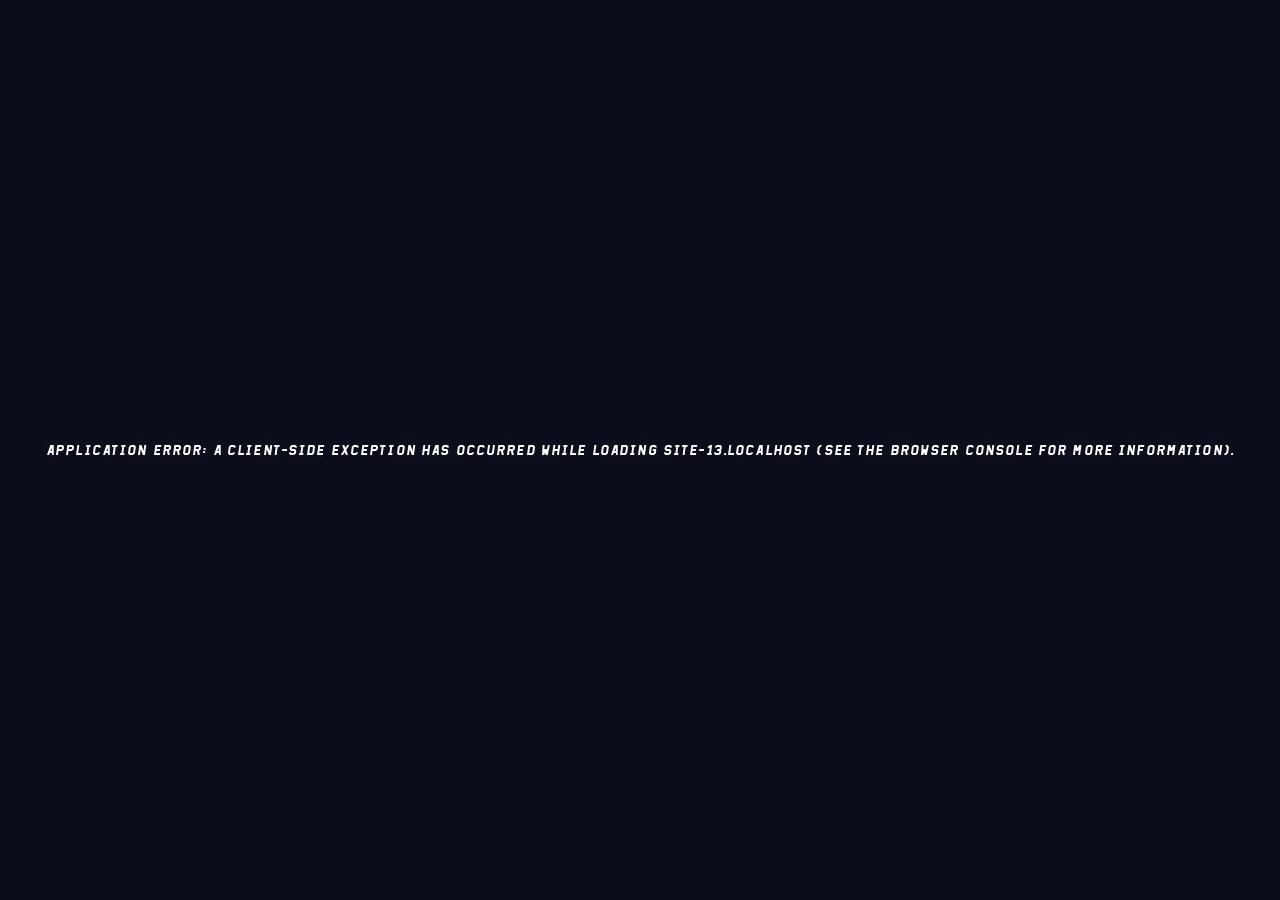
==== commit 108caaea: "Resolve static assets relative to the served page" ====
--- a/demo/index.html
+++ b/demo/index.html
@@ -1 +1 @@
-<!DOCTYPE html><!--JYeI1JQPAxYSqyUXKPtal--><html lang="en"><head><meta charSet="utf-8"/><meta name="viewport" content="width=device-width, initial-scale=1"/><link rel="preload" as="image" href="/gta/viceframe-logo.png"/><link rel="preload" as="image" href="/gta/viceframe-logo.png?v=2"/><link rel="preload" as="image" imageSrcSet="/gta/viceframe-art/game-10-bayfront-960.jpg 960w, /gta/viceframe-art/game-10-bayfront-1440.jpg 1440w, /gta/viceframe-art/game-10-bayfront-1672.jpg 1672w" imageSizes="(max-width: 767px) 130vw, 120vw" fetchPriority="high"/><link rel="stylesheet" href="/gta/_next/static/css/b32a3bf738845cd7-original.css?v=restore4" data-precedence="next"/><link rel="stylesheet" href="/gta/_next/static/css/f9a9773fed847f67-original.css?v=restore4" data-precedence="next"/><link rel="stylesheet" href="/gta/_next/static/css/81d1fb21fdbe2b61-original.css?v=restore4" data-precedence="next"/><link rel="preload" as="script" fetchPriority="low" href="/gta/_next/static/chunks/webpack-08140e8320abeac0.js"/><script src="/gta/_next/static/chunks/4bd1b696-409494caf8c83275.js" async=""></script><script src="/gta/_next/static/chunks/255-0e1a61bb32380720.js" async=""></script><script src="/gta/_next/static/chunks/main-app-f810cc9959894cd9.js" async=""></script><script src="/gta/_next/static/chunks/239-ac729ad96040ad45.js" async=""></script><script src="/gta/_next/static/chunks/176-25a1a5572a64546d.js" async=""></script><script src="/gta/_next/static/chunks/344-5094b537470de176.js?v=viceframe-2" async=""></script><script src="/gta/_next/static/chunks/908-8067cca6b13584b6.js" async=""></script><script src="/gta/_next/static/chunks/app/page-d785309f84cf7e8a.js?v=viceframe-2" async=""></script><script src="/gta/_next/static/chunks/app/layout-2463464e4d15f149.js?v=viceframe-2" async=""></script><script src="/gta/_next/static/chunks/app/demo/page-95701e246003ea18.js" async=""></script><link rel="preload" href="/gta/fonts/nasduck-display.woff2" as="font" type="font/woff2" crossorigin="anonymous"/><link rel="preload" href="/gta/fonts/nasduck-mono.woff2" as="font" type="font/woff2" crossorigin="anonymous"/><meta name="theme-color" content="#06112B"/><title>Demo. VICEFRAME</title><meta name="description" content="Aim at anything, press square, and the frame becomes the token image."/><meta name="application-name" content="VICEFRAME"/><link rel="manifest" href="/gta/manifest.webmanifest"/><meta name="keywords" content="VICEFRAME,memecoins,GTA VI,Solana,PS5,Leonida,Vice City,overlay"/><meta name="robots" content="index, follow"/><link rel="canonical" href="/gta/"/><meta name="format-detection" content="telephone=no, address=no, email=no"/><meta property="og:title" content="Demo. VICEFRAME"/><meta property="og:description" content="Aim at anything, press square, and the frame becomes the token image."/><meta property="og:url" content="https://nasduck.org/demo/"/><meta property="og:site_name" content="VICEFRAME"/><meta property="og:locale" content="en_US"/><meta property="og:image" content="https://ghostxrun.github.io/gta/viceframe-logo.png"/><meta property="og:image:width" content="1200"/><meta property="og:image:height" content="600"/><meta property="og:image:type" content="image/jpeg"/><meta property="og:image:alt" content="VICEFRAME. Memecoins in GTA 6: the duck mark and the wordmark over a city skyline across the bay at sunset"/><meta property="og:type" content="website"/><meta name="twitter:card" content="summary_large_image"/><meta name="twitter:title" content="Demo. VICEFRAME"/><meta name="twitter:description" content="Aim at anything, press square, and the frame becomes the token image."/><meta name="twitter:image" content="https://ghostxrun.github.io/gta/viceframe-logo.png"/><meta name="twitter:image:width" content="1200"/><meta name="twitter:image:height" content="600"/><meta name="twitter:image:type" content="image/jpeg"/><meta name="twitter:image:alt" content="VICEFRAME. Memecoins in GTA 6: the duck mark and the wordmark over a city skyline across the bay at sunset"/><link rel="icon" href="/gta/viceframe-logo.png" type="image/x-icon" sizes="16x16"/><link rel="icon" href="/gta/viceframe-logo.png" sizes="any"/><link rel="icon" href="/gta/viceframe-logo.png" type="image/png" sizes="96x96"/><link rel="apple-touch-icon" href="/gta/viceframe-logo.png"/><noscript><style>[data-loader]{display:none!important}</style></noscript><script src="/gta/_next/static/chunks/polyfills-42372ed130431b0a.js" noModule=""></script></head><body><div hidden=""><!--$--><!--/$--></div><div class="Loader_page__dsdg_"><a class="skip" href="index.html#main">Skip to content</a><header class="Header_root__NyHdN" data-open="false"><div class="container Header_inner__DLT3k"><a class="Header_logo____uDV" aria-label="VICEFRAME home" href="../index.html"><img alt="VICEFRAME" width="28" height="28" decoding="async" data-nimg="1" class="screen-mark" style="color:transparent" src="/gta/viceframe-logo.png"/><span class="print-logo" aria-hidden="true"></span></a><span class="Countdown_root__Cqxu_ Countdown_chip__43_if Header_countdown__xpw0k" role="timer" aria-label="Time until 19 November 2026"><i class="Countdown_dot__lU3tY" aria-hidden="true"></i><span class="Countdown_unit__dpjVp"><b>00</b><i>d</i></span><span class="Countdown_unit__dpjVp"><b>00</b><i>h</i></span><span class="Countdown_unit__dpjVp"><b>00</b><i>m</i></span><span class="Countdown_unit__dpjVp"><b>00</b><i>s</i></span></span><button class="Header_menu__0AeTE" type="button" aria-expanded="false" aria-controls="header-panel">Menu</button><div class="Header_panel__W46Qb" id="header-panel"><nav class="Header_nav__tNWGY" aria-label="Primary"><a href="/gta/install/">Install</a><a aria-current="page" href="/gta/demo/">Demo</a><a href="/gta/markets/">Markets</a><a href="/gta/docs/">Docs</a><a href="https://github.com/GHOSTXrun/gta" target="_blank" rel="noopener noreferrer">GitHub</a></nav><div class="Header_sound__80nA8"><button class="SoundToggle_root__4PpGr" type="button" aria-pressed="true" aria-label="Sound"><span class="SoundToggle_bars__EtgU1" aria-hidden="true"><i></i><i></i><i></i><i></i></span><span class="SoundToggle_label__hBJUl" aria-hidden="true">On</span></button></div><button class="Button_btn__WOgGk Button_primary__zsboU Button_sm__yrR9P Header_connect__j0zs7" type="button" data-magnetic="true">Connect</button></div></div></header><main id="main"><h1 class="sr-only">The VICEFRAME overlay</h1><section class="DemoStage_stage__ioQdy" data-variant="full" data-phase="idle" data-own-cursor="true" aria-label="The overlay. Aim at a target and press Enter to capture it."><div class="DemoStage_pan__w5vRd"><div class="DemoStage_world__a9wUd" style="--ar:1.7777777777777777"><img class="DemoStage_still__wdJkG" src="/gta/viceframe-art/game-10-bayfront-1672.jpg" srcSet="/gta/viceframe-art/game-10-bayfront-960.jpg 960w, /gta/viceframe-art/game-10-bayfront-1440.jpg 1440w, /gta/viceframe-art/game-10-bayfront-1672.jpg 1672w" sizes="(max-width: 767px) 130vw, 120vw" width="3840" height="2160" alt="A lit tower over the bay at sunset: a helicopter in the clouds, a ferris wheel, a marina, yachts on the water" loading="eager" fetchPriority="high" decoding="async" draggable="false"/><button type="button" data-spot="heli" class="DemoStage_spot__EWwKN  " style="left:62%;top:22%;width:9%" aria-label="Helicopter. Capture"></button><button type="button" data-spot="crown" class="DemoStage_spot__EWwKN  " style="left:17%;top:5.5%;width:8%" aria-label="Tower crown. Capture"></button><button type="button" data-spot="orb" class="DemoStage_spot__EWwKN  " style="left:21.3%;top:28.5%;width:5.2%" aria-label="Rooftop orb. Capture"></button><button type="button" data-spot="pad" class="DemoStage_spot__EWwKN  " style="left:32.5%;top:25.5%;width:5.2%" aria-label="Helipad. Capture"></button><button type="button" data-spot="window" class="DemoStage_spot__EWwKN  " style="left:34.5%;top:54%;width:7%" aria-label="Lit windows. Capture"></button><button type="button" data-spot="wheel" class="DemoStage_spot__EWwKN  " style="left:52.5%;top:60%;width:7%" aria-label="Ferris wheel. Capture"></button><button type="button" data-spot="marina" class="DemoStage_spot__EWwKN  " style="left:43.5%;top:67%;width:6%" aria-label="Marina. Capture"></button><button type="button" data-spot="skyline" class="DemoStage_spot__EWwKN  " style="left:84%;top:52%;width:9%" aria-label="Skyline. Capture"></button><button type="button" data-spot="sunset" class="DemoStage_spot__EWwKN  " style="left:86%;top:37%;width:9%" aria-label="Sunset. Capture"></button><button type="button" data-spot="boat" class="DemoStage_spot__EWwKN  " style="left:79.5%;top:71%;width:5.2%" aria-label="Speedboat. Capture"></button><button type="button" data-spot="yacht" class="DemoStage_spot__EWwKN  " style="left:92%;top:71%;width:5.6%" aria-label="Yacht. Capture"></button><button type="button" data-spot="stage" class="DemoStage_spot__EWwKN  " style="left:64.5%;top:85%;width:8%" aria-label="Amphitheatre. Capture"></button><button type="button" data-spot="vent" class="DemoStage_spot__EWwKN  " style="left:80%;top:86%;width:6.4%" aria-label="Rooftop vent. Capture"></button><button type="button" data-spot="sign" class="DemoStage_spot__EWwKN  " style="left:36.3%;top:96%;width:6%" aria-label="Tower sign. Capture"></button><div class="DemoStage_reticle__Rau3o" aria-hidden="true"></div></div></div><div class="DemoStage_hud__L6fwo"><p class="DemoStage_tag__vUn0Y"><b>Scene detected</b><span>Vice City</span></p><p class="DemoStage_hint__lWsbn">Aim at anything</p><p class="sr-only" role="status" aria-live="polite"></p><button class="DemoStage_reset__EYwzA" type="button" aria-label="Reset the overlay"></button><ul class="DemoStage_legend__Y7S5O" aria-label="Controls"><li><span class="Glyph_glyph__I3lG5 Glyph_square__4rEXS" role="img" aria-label="square"></span> Capture</li><li><span class="Glyph_glyph__I3lG5 Glyph_cross__m9yr4" role="img" aria-label="cross"></span> Confirm</li><li><span class="Glyph_glyph__I3lG5 Glyph_circle__0fNns" role="img" aria-label="circle"></span> Cancel</li><li><span class="Glyph_glyph__I3lG5 Glyph_triangle__ktpIf" role="img" aria-label="triangle"></span> Details</li></ul><div class="DemoStage_strip__lpz4_"><div class="StillStrip_root__yRwB3" data-dragging="false" data-start="true" data-end="false" role="group" aria-label="Choose a still"><button class="StillStrip_arrow__RNacA StillStrip_prev__V2CIT" type="button" aria-label="Earlier stills" disabled=""></button><div class="StillStrip_track__gncGa" data-lenis-prevent="true"><button type="button" class="StillStrip_tile__aDXQG" data-still="bayfront" aria-pressed="true" aria-label="Vice City"><img alt="" draggable="false" loading="lazy" width="132" height="74" decoding="async" data-nimg="1" style="color:transparent" src="/gta/viceframe-art/game-10-bayfront-420.jpg"/><span class="StillStrip_caption__ynbCU" aria-hidden="true"><i>01</i>Vice City</span></button><button type="button" class="StillStrip_tile__aDXQG" data-still="keys" aria-pressed="false" aria-label="Leonida Keys"><img alt="" draggable="false" loading="lazy" width="132" height="74" decoding="async" data-nimg="1" style="color:transparent" src="/gta/viceframe-art/shore-420.jpg"/><span class="StillStrip_caption__ynbCU" aria-hidden="true"><i>02</i>Leonida Keys</span></button><button type="button" class="StillStrip_tile__aDXQG" data-still="port" aria-pressed="false" aria-label="Port Gellhorn"><img alt="" draggable="false" loading="lazy" width="132" height="74" decoding="async" data-nimg="1" style="color:transparent" src="/gta/viceframe-art/game-10-bayfront-420.jpg"/><span class="StillStrip_caption__ynbCU" aria-hidden="true"><i>03</i>Port Gellhorn</span></button><button type="button" class="StillStrip_tile__aDXQG" data-still="swamp" aria-pressed="false" aria-label="Grassrivers"><img alt="" draggable="false" loading="lazy" width="132" height="74" decoding="async" data-nimg="1" style="color:transparent" src="/gta/viceframe-art/shore-420.jpg"/><span class="StillStrip_caption__ynbCU" aria-hidden="true"><i>04</i>Grassrivers</span></button><button type="button" class="StillStrip_tile__aDXQG" data-still="downtown" aria-pressed="false" aria-label="Downtown"><img alt="" draggable="false" loading="lazy" width="132" height="74" decoding="async" data-nimg="1" style="color:transparent" src="/gta/viceframe-art/avenue-420.jpg"/><span class="StillStrip_caption__ynbCU" aria-hidden="true"><i>05</i>Downtown</span></button><button type="button" class="StillStrip_tile__aDXQG" data-still="harbor" aria-pressed="false" aria-label="Vice Port"><img alt="" draggable="false" loading="lazy" width="132" height="74" decoding="async" data-nimg="1" style="color:transparent" src="/gta/viceframe-art/game-10-bayfront-420.jpg"/><span class="StillStrip_caption__ynbCU" aria-hidden="true"><i>06</i>Vice Port</span></button></div><button class="StillStrip_arrow__RNacA undefined" type="button" aria-label="More stills"></button></div></div><div class="DemoStage_dock__DLdbN"></div></div></section><!--$--><!--/$--></main><footer class="Footer_root__67FAy"><div class="container Footer_inner__vtL_T"><a class="Footer_brand__0rdww" aria-label="VICEFRAME home" href="../index.html"><img alt="VICEFRAME" loading="lazy" width="26" height="26" decoding="async" data-nimg="1" style="color:transparent" src="/gta/viceframe-logo.png"/><img alt="" loading="lazy" width="108" height="18" decoding="async" data-nimg="1" class="Footer_wordmark__BU8GA" style="color:transparent" src="/gta/viceframe-wordmark.svg"/></a><nav class="Footer_links__cFiYr" aria-label="More"><a href="../ps5/index.html">PS5</a></nav></div></footer><div class="Effects_progress__TQAcM" aria-hidden="true"></div><div class="Effects_flare__AmwOz" aria-hidden="true"></div><div class="Effects_cursor__OzAyl" aria-hidden="true"></div></div><div class="Loader_root__wuRCq" data-loader="true" data-phase="running" role="status" aria-live="polite" aria-hidden="false" style="--floor:1200ms"><span class="sr-only">Loading</span><div class="Loader_stage__BRGLH"><img alt="" width="150" height="150" decoding="async" data-nimg="1" class="Loader_duck__el8zU" style="color:transparent" src="/gta/viceframe-logo.png?v=2"/></div><img alt="" aria-hidden="true" loading="lazy" width="120" height="20" decoding="async" data-nimg="1" class="Loader_wordmark__6u_rJ" style="color:transparent" src="/gta/viceframe-wordmark.svg"/></div><script src="/gta/_next/static/chunks/webpack-08140e8320abeac0.js" id="_R_" async=""></script><script>(self.__next_f=self.__next_f||[]).push([0])</script><script>self.__next_f.push([1,"1:\"$Sreact.fragment\"\n2:I[11457,[\"239\",\"static/chunks/239-ac729ad96040ad45.js?dpl=dpl_CNN5U6Zg6uqFDcREXkoUifTvRxAW\",\"176\",\"static/chunks/176-25a1a5572a64546d.js?dpl=dpl_CNN5U6Zg6uqFDcREXkoUifTvRxAW\",\"344\",\"static/chunks/344-5094b537470de176.js?dpl=dpl_CNN5U6Zg6uqFDcREXkoUifTvRxAW\",\"908\",\"static/chunks/908-8067cca6b13584b6.js?dpl=dpl_CNN5U6Zg6uqFDcREXkoUifTvRxAW\",\"974\",\"static/chunks/app/page-d785309f84cf7e8a.js?dpl=dpl_CNN5U6Zg6uqFDcREXkoUifTvRxAW\"],\"LoaderProvider\"]\n3:I[99534,[\"239\",\"static/chunks/239-ac729ad96040ad45.js?dpl=dpl_CNN5U6Zg6uqFDcREXkoUifTvRxAW\",\"176\",\"static/chunks/176-25a1a5572a64546d.js?dpl=dpl_CNN5U6Zg6uqFDcREXkoUifTvRxAW\",\"344\",\"static/chunks/344-5094b537470de176.js?dpl=dpl_CNN5U6Zg6uqFDcREXkoUifTvRxAW\",\"177\",\"static/chunks/app/layout-2463464e4d15f149.js?dpl=dpl_CNN5U6Zg6uqFDcREXkoUifTvRxAW\"],\"Header\"]\n4:I[9766,[],\"\"]\n5:I[98924,[],\"\"]\n6:I[11457,[\"239\",\"static/chunks/239-ac729ad96040ad45.js?dpl=dpl_CNN5U6Zg6uqFDcREXkoUifTvRxAW\",\"176\",\"static/chunks/176-25a1a5572a64546d.js?dpl=dpl_CNN5U6Zg6uqFDcREXkoUifTvRxAW\",\"344\",\"static/chunks/344-5094b537470de176.js?dpl=dpl_CNN5U6Zg6uqFDcREXkoUifTvRxAW\",\"908\",\"static/chunks/908-8067cca6b13584b6.js?dpl=dpl_CNN5U6Zg6uqFDcREXkoUifTvRxAW\",\"974\",\"static/chunks/app/page-d785309f84cf7e8a.js?dpl=dpl_CNN5U6Zg6uqFDcREXkoUifTvRxAW\"],\"RouteLink\"]\n7:I[81356,[\"239\",\"static/chunks/239-ac729ad96040ad45.js?dpl=dpl_CNN5U6Zg6uqFDcREXkoUifTvRxAW\",\"176\",\"static/chunks/176-25a1a5572a64546d.js?dpl=dpl_CNN5U6Zg6uqFDcREXkoUifTvRxAW\",\"344\",\"static/chunks/344-5094b537470de176.js?dpl=dpl_CNN5U6Zg6uqFDcREXkoUifTvRxAW\",\"908\",\"static/chunks/908-8067cca6b13584b6.js?dpl=dpl_CNN5U6Zg6uqFDcREXkoUifTvRxAW\",\"974\",\"static/chunks/app/page-d785309f84cf7e8a.js?dpl=dpl_CNN5U6Zg6uqFDcREXkoUifTvRxAW\"],\"Image\"]\n8:I[44395,[\"239\",\"static/chunks/239-ac729ad96040ad45.js?dpl=dpl_CNN5U6Zg6uqFDcREXkoUifTvRxAW\",\"176\",\"static/chunks/176-25a1a5572a64546d.js?dpl=dpl_CNN5U6Zg6uqFDcREXkoUifTvRxAW\",\"344\",\"static/chunks/344-5094b537470de176.js?dpl=dpl_CNN5U6Zg6uqFDcREXkoUifTvRxAW\",\"177\",\"static/chunks/app/layout-24634"])</script><script>self.__next_f.push([1,"64e4d15f149.js?dpl=dpl_CNN5U6Zg6uqFDcREXkoUifTvRxAW\"],\"Effects\"]\nc:I[57150,[],\"\"]\n:HL[\"/gta/_next/static/css/b32a3bf738845cd7-original.css?v=restore4?dpl=dpl_CNN5U6Zg6uqFDcREXkoUifTvRxAW\",\"style\"]\n:HL[\"/gta/_next/static/css/f9a9773fed847f67-original.css?v=restore4?dpl=dpl_CNN5U6Zg6uqFDcREXkoUifTvRxAW\",\"style\"]\n:HL[\"/gta/_next/static/css/81d1fb21fdbe2b61-original.css?v=restore4?dpl=dpl_CNN5U6Zg6uqFDcREXkoUifTvRxAW\",\"style\"]\n"])</script><script>self.__next_f.push([1,"0:{\"P\":null,\"b\":\"JYeI1JQPAxYSqyUXKPtal\",\"p\":\"\",\"c\":[\"\",\"demo\",\"\"],\"i\":false,\"f\":[[[\"\",{\"children\":[\"demo\",{\"children\":[\"__PAGE__\",{}]}]},\"$undefined\",\"$undefined\",true],[\"\",[\"$\",\"$1\",\"c\",{\"children\":[[[\"$\",\"link\",\"0\",{\"rel\":\"stylesheet\",\"href\":\"/gta/_next/static/css/b32a3bf738845cd7-original.css?v=restore4?dpl=dpl_CNN5U6Zg6uqFDcREXkoUifTvRxAW\",\"precedence\":\"next\",\"crossOrigin\":\"$undefined\",\"nonce\":\"$undefined\"}],[\"$\",\"link\",\"1\",{\"rel\":\"stylesheet\",\"href\":\"/gta/_next/static/css/f9a9773fed847f67-original.css?v=restore4?dpl=dpl_CNN5U6Zg6uqFDcREXkoUifTvRxAW\",\"precedence\":\"next\",\"crossOrigin\":\"$undefined\",\"nonce\":\"$undefined\"}],[\"$\",\"link\",\"2\",{\"rel\":\"stylesheet\",\"href\":\"/gta/_next/static/css/81d1fb21fdbe2b61-original.css?v=restore4?dpl=dpl_CNN5U6Zg6uqFDcREXkoUifTvRxAW\",\"precedence\":\"next\",\"crossOrigin\":\"$undefined\",\"nonce\":\"$undefined\"}]],[\"$\",\"html\",null,{\"lang\":\"en\",\"children\":[[\"$\",\"head\",null,{\"children\":[[\"$\",\"link\",null,{\"rel\":\"preload\",\"href\":\"/gta/fonts/nasduck-display.woff2\",\"as\":\"font\",\"type\":\"font/woff2\",\"crossOrigin\":\"anonymous\"}],[\"$\",\"link\",null,{\"rel\":\"preload\",\"href\":\"/gta/fonts/nasduck-mono.woff2\",\"as\":\"font\",\"type\":\"font/woff2\",\"crossOrigin\":\"anonymous\"}],[\"$\",\"noscript\",null,{\"children\":[\"$\",\"style\",null,{\"children\":\"[data-loader]{display:none!important}\"}]}]]}],[\"$\",\"body\",null,{\"children\":[\"$\",\"$L2\",null,{\"children\":[[\"$\",\"a\",null,{\"className\":\"skip\",\"href\":\"#main\",\"children\":\"Skip to content\"}],[\"$\",\"$L3\",null,{}],[\"$\",\"main\",null,{\"id\":\"main\",\"children\":[\"$\",\"$L4\",null,{\"parallelRouterKey\":\"children\",\"error\":\"$undefined\",\"errorStyles\":\"$undefined\",\"errorScripts\":\"$undefined\",\"template\":[\"$\",\"$L5\",null,{}],\"templateStyles\":\"$undefined\",\"templateScripts\":\"$undefined\",\"notFound\":[[\"$\",\"section\",null,{\"className\":\"not-found_root__xij08\",\"aria-labelledby\":\"nf-title\",\"children\":[[\"$\",\"div\",null,{\"className\":\"Atmos_sky__tWo7i\",\"aria-hidden\":\"true\",\"data-deco\":true,\"children\":[null,[\"$\",\"i\",null,{\"className\":\"Atmos_strip__eyE6i Atmos_cloudsFar__77_UT Atmos_high__1I5xx\"}],[\"$\",\"i\",null,{\"className\":\"Atmos_rise__zhHNm Atmos_dust__ty_38\"}]]}],[\"$\",\"div\",null,{\"className\":\"container not-found_layout__DF6cZ\",\"children\":[[\"$\",\"div\",null,{\"className\":\"not-found_inner__oPGqn\",\"children\":[[\"$\",\"p\",null,{\"className\":\"eyebrow\",\"children\":\"Error 404\"}],[\"$\",\"h1\",null,{\"id\":\"nf-title\",\"children\":\"Lost in Leonida\"}],[\"$\",\"$L6\",null,{\"className\":\"Button_btn__WOgGk Button_primary__zsboU\",\"href\":\"/\",\"data-magnetic\":true,\"children\":\"Back to the terminal\"}]]}],[\"$\",\"div\",null,{\"className\":\"not-found_duck__lvN_o\",\"children\":[[\"$\",\"span\",null,{\"className\":\"not-found_ripple__AEDfs\",\"aria-hidden\":\"true\"}],[\"$\",\"$L7\",null,{\"className\":\"not-found_sticker__CusaA\",\"src\":\"/gta/viceframe-logo.png\",\"width\":320,\"height\":320,\"alt\":\"\",\"priority\":true}]]}]]}],[\"$\",\"span\",null,{\"className\":\"not-found_prints__mZr2H\",\"aria-hidden\":\"true\"}],[\"$\",\"div\",null,{\"className\":\"Atmos_petals__HSEf1\",\"aria-hidden\":\"true\",\"data-deco\":true,\"children\":[[\"$\",\"i\",\"1\",{\"style\":{\"left\":\"6%\",\"width\":\"22px\",\"height\":\"22px\",\"--img\":\"url(\\\"/gta/assets/v2/fx/dust.webp\\\")\",\"--d\":\"26s\",\"--w\":\"-3s\",\"--sway\":\"9vw\"}}],[\"$\",\"i\",\"11\",{\"style\":{\"left\":\"19%\",\"width\":\"18px\",\"height\":\"18px\",\"--img\":\"url(\\\"/gta/assets/v2/fx/dust.webp\\\")\",\"--d\":\"34s\",\"--w\":\"-19s\",\"--sway\":\"-6vw\"}}],[\"$\",\"i\",\"14\",{\"style\":{\"left\":\"33%\",\"width\":\"16px\",\"height\":\"16px\",\"--img\":\"url(\\\"/gta/assets/v2/fx/dust.webp\\\")\",\"--d\":\"29s\",\"--w\":\"-11s\",\"--sway\":\"12vw\"}}],[\"$\",\"i\",\"6\",{\"style\":{\"left\":\"52%\",\"width\":\"24px\",\"height\":\"24px\",\"--img\":\"url(\\\"/gta/assets/v2/fx/dust.webp\\\")\",\"--d\":\"31s\",\"--w\":\"-24s\",\"--sway\":\"-8vw\"}}],[\"$\",\"i\",\"9\",{\"style\":{\"left\":\"68%\",\"width\":\"15px\",\"height\":\"15px\",\"--img\":\"url(\\\"/gta/assets/v2/fx/dust.webp\\\")\",\"--d\":\"37s\",\"--w\":\"-7s\",\"--sway\":\"7vw\"}}],[\"$\",\"i\",\"3\",{\"style\":{\"left\":\"81%\",\"width\":\"20px\",\"height\":\"20px\",\"--img\":\"url(\\\"/gta/assets/v2/fx/dust.webp\\\")\",\"--d\":\"28s\",\"--w\":\"-15s\",\"--sway\":\"-11vw\"}}],[\"$\",\"i\",\"16\",{\"style\":{\"left\":\"93%\",\"width\":\"17px\",\"height\":\"17px\",\"--img\":\"url(\\\"/gta/assets/v2/fx/dust.webp\\\")\",\"--d\":\"33s\",\"--w\":\"-28s\",\"--sway\":\"-5vw\"}}]]}]]}],[]],\"forbidden\":\"$undefined\",\"unauthorized\":\"$undefined\"}]}],[\"$\",\"footer\",null,{\"className\":\"Footer_root__67FAy\",\"children\":[\"$\",\"div\",null,{\"className\":\"container Footer_inner__vtL_T\",\"children\":[[\"$\",\"$L6\",null,{\"className\":\"Footer_brand__0rdww\",\"href\":\"/\",\"aria-label\":\"VICEFRAME home\",\"children\":[[\"$\",\"$L7\",null,{\"src\":\"/gta/viceframe-logo.png\",\"width\":26,\"height\":26,\"alt\":\"VICEFRAME\"}],[\"$\",\"$L7\",null,{\"className\":\"Footer_wordmark__BU8GA\",\"src\":\"/gta/viceframe-wordmark.svg\",\"width\":108,\"height\":18,\"alt\":\"\"}]]}],[\"$\",\"nav\",null,{\"className\":\"Footer_links__cFiYr\",\"aria-label\":\"More\",\"children\":[[\"$\",\"$L6\",\"/ps5/\",{\"href\":\"/gta/ps5/\",\"children\":\"PS5\"}]]}]]}]}],[\"$\",\"$L8\",null,{}]]}]}]]}]]}],{\"children\":[\"demo\",[\"$\",\"$1\",\"c\",{\"children\":[null,[\"$\",\"$L4\",null,{\"parallelRouterKey\":\"children\",\"error\":\"$undefined\",\"errorStyles\":\"$undefined\",\"errorScripts\":\"$undefined\",\"template\":[\"$\",\"$L5\",null,{}],\"templateStyles\":\"$undefined\",\"templateScripts\":\"$undefined\",\"notFound\":\"$undefined\",\"forbidden\":\"$undefined\",\"unauthorized\":\"$undefined\"}]]}],{\"children\":[\"__PAGE__\",[\"$\",\"$1\",\"c\",{\"children\":[[[\"$\",\"h1\",null,{\"className\":\"sr-only\",\"children\":\"The VICEFRAME overlay\"}],\"$L9\"],null,\"$La\"]}],{},null,false]},null,false]},null,false],\"$Lb\",false]],\"m\":\"$undefined\",\"G\":[\"$c\",[]],\"s\":false,\"S\":true}\n"])</script><script>self.__next_f.push([1,"d:I[54908,[\"239\",\"static/chunks/239-ac729ad96040ad45.js?dpl=dpl_CNN5U6Zg6uqFDcREXkoUifTvRxAW\",\"176\",\"static/chunks/176-25a1a5572a64546d.js?dpl=dpl_CNN5U6Zg6uqFDcREXkoUifTvRxAW\",\"344\",\"static/chunks/344-5094b537470de176.js?dpl=dpl_CNN5U6Zg6uqFDcREXkoUifTvRxAW\",\"908\",\"static/chunks/908-8067cca6b13584b6.js?dpl=dpl_CNN5U6Zg6uqFDcREXkoUifTvRxAW\",\"436\",\"static/chunks/app/demo/page-95701e246003ea18.js?dpl=dpl_CNN5U6Zg6uqFDcREXkoUifTvRxAW\"],\"DemoStage\"]\ne:I[24431,[],\"OutletBoundary\"]\n10:I[15278,[],\"AsyncMetadataOutlet\"]\n12:I[24431,[],\"ViewportBoundary\"]\n14:I[24431,[],\"MetadataBoundary\"]\n15:\"$Sreact.suspense\"\n9:[\"$\",\"$Ld\",null,{\"variant\":\"full\"}]\na:[\"$\",\"$Le\",null,{\"children\":[\"$Lf\",[\"$\",\"$L10\",null,{\"promise\":\"$@11\"}]]}]\nb:[\"$\",\"$1\",\"h\",{\"children\":[null,[[\"$\",\"$L12\",null,{\"children\":\"$L13\"}],null],[\"$\",\"$L14\",null,{\"children\":[\"$\",\"div\",null,{\"hidden\":true,\"children\":[\"$\",\"$15\",null,{\"fallback\":null,\"children\":\"$L16\"}]}]}]]}]\n"])</script><script>self.__next_f.push([1,"13:[[\"$\",\"meta\",\"0\",{\"charSet\":\"utf-8\"}],[\"$\",\"meta\",\"1\",{\"name\":\"viewport\",\"content\":\"width=device-width, initial-scale=1\"}],[\"$\",\"meta\",\"2\",{\"name\":\"theme-color\",\"content\":\"#06112B\"}]]\nf:null\n"])</script><script>self.__next_f.push([1,"17:I[80622,[],\"IconMark\"]\n"])</script><script>self.__next_f.push([1,"11:{\"metadata\":[[\"$\",\"title\",\"0\",{\"children\":\"Demo. VICEFRAME\"}],[\"$\",\"meta\",\"1\",{\"name\":\"description\",\"content\":\"Aim at anything, press square, and the frame becomes the token image.\"}],[\"$\",\"meta\",\"2\",{\"name\":\"application-name\",\"content\":\"VICEFRAME\"}],[\"$\",\"link\",\"3\",{\"rel\":\"manifest\",\"href\":\"/manifest.webmanifest\",\"crossOrigin\":\"$undefined\"}],[\"$\",\"meta\",\"4\",{\"name\":\"keywords\",\"content\":\"VICEFRAME,memecoins,GTA VI,Solana,PS5,Leonida,Vice City,overlay\"}],[\"$\",\"meta\",\"5\",{\"name\":\"robots\",\"content\":\"index, follow\"}],[\"$\",\"link\",\"6\",{\"rel\":\"canonical\",\"href\":\"https://nasduck.org/demo/\"}],[\"$\",\"meta\",\"7\",{\"name\":\"format-detection\",\"content\":\"telephone=no, address=no, email=no\"}],[\"$\",\"meta\",\"8\",{\"property\":\"og:title\",\"content\":\"Demo. VICEFRAME\"}],[\"$\",\"meta\",\"9\",{\"property\":\"og:description\",\"content\":\"Aim at anything, press square, and the frame becomes the token image.\"}],[\"$\",\"meta\",\"10\",{\"property\":\"og:url\",\"content\":\"https://nasduck.org/demo/\"}],[\"$\",\"meta\",\"11\",{\"property\":\"og:site_name\",\"content\":\"VICEFRAME\"}],[\"$\",\"meta\",\"12\",{\"property\":\"og:locale\",\"content\":\"en_US\"}],[\"$\",\"meta\",\"13\",{\"property\":\"og:image\",\"content\":\"https://ghostxrun.github.io/gta/viceframe-logo.png\"}],[\"$\",\"meta\",\"14\",{\"property\":\"og:image:width\",\"content\":\"1200\"}],[\"$\",\"meta\",\"15\",{\"property\":\"og:image:height\",\"content\":\"600\"}],[\"$\",\"meta\",\"16\",{\"property\":\"og:image:type\",\"content\":\"image/jpeg\"}],[\"$\",\"meta\",\"17\",{\"property\":\"og:image:alt\",\"content\":\"VICEFRAME. Memecoins in GTA 6: the duck mark and the wordmark over a city skyline across the bay at sunset\"}],[\"$\",\"meta\",\"18\",{\"property\":\"og:type\",\"content\":\"website\"}],[\"$\",\"meta\",\"19\",{\"name\":\"twitter:card\",\"content\":\"summary_large_image\"}],[\"$\",\"meta\",\"20\",{\"name\":\"twitter:title\",\"content\":\"Demo. VICEFRAME\"}],[\"$\",\"meta\",\"21\",{\"name\":\"twitter:description\",\"content\":\"Aim at anything, press square, and the frame becomes the token image.\"}],[\"$\",\"meta\",\"22\",{\"name\":\"twitter:image\",\"content\":\"https://ghostxrun.github.io/gta/viceframe-logo.png\"}],[\"$\",\"meta\",\"23\",{\"name\":\"twitter:image:width\",\"content\":\"1200\"}],[\"$\",\"meta\",\"24\",{\"name\":\"twitter:image:height\",\"content\":\"600\"}],[\"$\",\"meta\",\"25\",{\"name\":\"twitter:image:type\",\"content\":\"image/jpeg\"}],[\"$\",\"meta\",\"26\",{\"name\":\"twitter:image:alt\",\"content\":\"VICEFRAME. Memecoins in GTA 6: the duck mark and the wordmark over a city skyline across the bay at sunset\"}],[\"$\",\"link\",\"27\",{\"rel\":\"icon\",\"href\":\"/favicon.ico\",\"type\":\"image/x-icon\",\"sizes\":\"16x16\"}],[\"$\",\"link\",\"28\",{\"rel\":\"icon\",\"href\":\"/favicon.ico\",\"sizes\":\"any\"}],[\"$\",\"link\",\"29\",{\"rel\":\"icon\",\"href\":\"/gta/viceframe-logo.png\",\"type\":\"image/png\",\"sizes\":\"96x96\"}],[\"$\",\"link\",\"30\",{\"rel\":\"apple-touch-icon\",\"href\":\"/gta/viceframe-logo.png\"}],[\"$\",\"$L17\",\"31\",{}]],\"error\":null,\"digest\":\"$undefined\"}\n"])</script><script>self.__next_f.push([1,"16:\"$11:metadata\"\n"])</script></body></html>+<!DOCTYPE html><!--JYeI1JQPAxYSqyUXKPtal--><html lang="en"><head><meta charSet="utf-8"/><meta name="viewport" content="width=device-width, initial-scale=1"/><link rel="preload" as="image" href="../viceframe-logo.png"/><link rel="preload" as="image" href="../viceframe-logo.png?v=2"/><link rel="preload" as="image" imageSrcSet="../viceframe-art/game-10-bayfront-960.jpg 960w, ../viceframe-art/game-10-bayfront-1440.jpg 1440w, ../viceframe-art/game-10-bayfront-1672.jpg 1672w" imageSizes="(max-width: 767px) 130vw, 120vw" fetchPriority="high"/><link rel="stylesheet" href="../_next/static/css/b32a3bf738845cd7-original.css?v=assets5" data-precedence="next"/><link rel="stylesheet" href="../_next/static/css/f9a9773fed847f67-original.css?v=assets5" data-precedence="next"/><link rel="stylesheet" href="../_next/static/css/81d1fb21fdbe2b61-original.css?v=assets5" data-precedence="next"/><link rel="preload" as="script" fetchPriority="low" href="../_next/static/chunks/webpack-08140e8320abeac0.js"/><script src="../_next/static/chunks/4bd1b696-409494caf8c83275.js" async=""></script><script src="../_next/static/chunks/255-0e1a61bb32380720.js" async=""></script><script src="../_next/static/chunks/main-app-f810cc9959894cd9.js" async=""></script><script src="../_next/static/chunks/239-ac729ad96040ad45.js" async=""></script><script src="../_next/static/chunks/176-25a1a5572a64546d.js" async=""></script><script src="../_next/static/chunks/344-5094b537470de176.js?v=viceframe-2" async=""></script><script src="../_next/static/chunks/908-8067cca6b13584b6.js" async=""></script><script src="../_next/static/chunks/app/page-d785309f84cf7e8a.js?v=viceframe-2" async=""></script><script src="../_next/static/chunks/app/layout-2463464e4d15f149.js?v=viceframe-2" async=""></script><script src="../_next/static/chunks/app/demo/page-95701e246003ea18.js" async=""></script><link rel="preload" href="../fonts/nasduck-display.woff2" as="font" type="font/woff2" crossorigin="anonymous"/><link rel="preload" href="../fonts/nasduck-mono.woff2" as="font" type="font/woff2" crossorigin="anonymous"/><meta name="theme-color" content="#06112B"/><title>Demo. VICEFRAME</title><meta name="description" content="Aim at anything, press square, and the frame becomes the token image."/><meta name="application-name" content="VICEFRAME"/><link rel="manifest" href="../manifest.webmanifest"/><meta name="keywords" content="VICEFRAME,memecoins,GTA VI,Solana,PS5,Leonida,Vice City,overlay"/><meta name="robots" content="index, follow"/><link rel="canonical" href="/gta/"/><meta name="format-detection" content="telephone=no, address=no, email=no"/><meta property="og:title" content="Demo. VICEFRAME"/><meta property="og:description" content="Aim at anything, press square, and the frame becomes the token image."/><meta property="og:url" content="https://nasduck.org/demo/"/><meta property="og:site_name" content="VICEFRAME"/><meta property="og:locale" content="en_US"/><meta property="og:image" content="https://ghostxrun.github.io/gta/viceframe-logo.png"/><meta property="og:image:width" content="1200"/><meta property="og:image:height" content="600"/><meta property="og:image:type" content="image/jpeg"/><meta property="og:image:alt" content="VICEFRAME. Memecoins in GTA 6: the duck mark and the wordmark over a city skyline across the bay at sunset"/><meta property="og:type" content="website"/><meta name="twitter:card" content="summary_large_image"/><meta name="twitter:title" content="Demo. VICEFRAME"/><meta name="twitter:description" content="Aim at anything, press square, and the frame becomes the token image."/><meta name="twitter:image" content="https://ghostxrun.github.io/gta/viceframe-logo.png"/><meta name="twitter:image:width" content="1200"/><meta name="twitter:image:height" content="600"/><meta name="twitter:image:type" content="image/jpeg"/><meta name="twitter:image:alt" content="VICEFRAME. Memecoins in GTA 6: the duck mark and the wordmark over a city skyline across the bay at sunset"/><link rel="icon" href="../viceframe-logo.png" type="image/x-icon" sizes="16x16"/><link rel="icon" href="../viceframe-logo.png" sizes="any"/><link rel="icon" href="../viceframe-logo.png" type="image/png" sizes="96x96"/><link rel="apple-touch-icon" href="../viceframe-logo.png"/><noscript><style>[data-loader]{display:none!important}</style></noscript><script src="../_next/static/chunks/polyfills-42372ed130431b0a.js" noModule=""></script></head><body><div hidden=""><!--$--><!--/$--></div><div class="Loader_page__dsdg_"><a class="skip" href="index.html#main">Skip to content</a><header class="Header_root__NyHdN" data-open="false"><div class="container Header_inner__DLT3k"><a class="Header_logo____uDV" aria-label="VICEFRAME home" href="../index.html"><img alt="VICEFRAME" width="28" height="28" decoding="async" data-nimg="1" class="screen-mark" style="color:transparent" src="../viceframe-logo.png"/><span class="print-logo" aria-hidden="true"></span></a><span class="Countdown_root__Cqxu_ Countdown_chip__43_if Header_countdown__xpw0k" role="timer" aria-label="Time until 19 November 2026"><i class="Countdown_dot__lU3tY" aria-hidden="true"></i><span class="Countdown_unit__dpjVp"><b>00</b><i>d</i></span><span class="Countdown_unit__dpjVp"><b>00</b><i>h</i></span><span class="Countdown_unit__dpjVp"><b>00</b><i>m</i></span><span class="Countdown_unit__dpjVp"><b>00</b><i>s</i></span></span><button class="Header_menu__0AeTE" type="button" aria-expanded="false" aria-controls="header-panel">Menu</button><div class="Header_panel__W46Qb" id="header-panel"><nav class="Header_nav__tNWGY" aria-label="Primary"><a href="/gta/install/">Install</a><a aria-current="page" href="/gta/demo/">Demo</a><a href="/gta/markets/">Markets</a><a href="/gta/docs/">Docs</a><a href="https://github.com/GHOSTXrun/gta" target="_blank" rel="noopener noreferrer">GitHub</a></nav><div class="Header_sound__80nA8"><button class="SoundToggle_root__4PpGr" type="button" aria-pressed="true" aria-label="Sound"><span class="SoundToggle_bars__EtgU1" aria-hidden="true"><i></i><i></i><i></i><i></i></span><span class="SoundToggle_label__hBJUl" aria-hidden="true">On</span></button></div><button class="Button_btn__WOgGk Button_primary__zsboU Button_sm__yrR9P Header_connect__j0zs7" type="button" data-magnetic="true">Connect</button></div></div></header><main id="main"><h1 class="sr-only">The VICEFRAME overlay</h1><section class="DemoStage_stage__ioQdy" data-variant="full" data-phase="idle" data-own-cursor="true" aria-label="The overlay. Aim at a target and press Enter to capture it."><div class="DemoStage_pan__w5vRd"><div class="DemoStage_world__a9wUd" style="--ar:1.7777777777777777"><img class="DemoStage_still__wdJkG" src="../viceframe-art/game-10-bayfront-1672.jpg" srcSet="../viceframe-art/game-10-bayfront-960.jpg 960w, ../viceframe-art/game-10-bayfront-1440.jpg 1440w, ../viceframe-art/game-10-bayfront-1672.jpg 1672w" sizes="(max-width: 767px) 130vw, 120vw" width="3840" height="2160" alt="A lit tower over the bay at sunset: a helicopter in the clouds, a ferris wheel, a marina, yachts on the water" loading="eager" fetchPriority="high" decoding="async" draggable="false"/><button type="button" data-spot="heli" class="DemoStage_spot__EWwKN  " style="left:62%;top:22%;width:9%" aria-label="Helicopter. Capture"></button><button type="button" data-spot="crown" class="DemoStage_spot__EWwKN  " style="left:17%;top:5.5%;width:8%" aria-label="Tower crown. Capture"></button><button type="button" data-spot="orb" class="DemoStage_spot__EWwKN  " style="left:21.3%;top:28.5%;width:5.2%" aria-label="Rooftop orb. Capture"></button><button type="button" data-spot="pad" class="DemoStage_spot__EWwKN  " style="left:32.5%;top:25.5%;width:5.2%" aria-label="Helipad. Capture"></button><button type="button" data-spot="window" class="DemoStage_spot__EWwKN  " style="left:34.5%;top:54%;width:7%" aria-label="Lit windows. Capture"></button><button type="button" data-spot="wheel" class="DemoStage_spot__EWwKN  " style="left:52.5%;top:60%;width:7%" aria-label="Ferris wheel. Capture"></button><button type="button" data-spot="marina" class="DemoStage_spot__EWwKN  " style="left:43.5%;top:67%;width:6%" aria-label="Marina. Capture"></button><button type="button" data-spot="skyline" class="DemoStage_spot__EWwKN  " style="left:84%;top:52%;width:9%" aria-label="Skyline. Capture"></button><button type="button" data-spot="sunset" class="DemoStage_spot__EWwKN  " style="left:86%;top:37%;width:9%" aria-label="Sunset. Capture"></button><button type="button" data-spot="boat" class="DemoStage_spot__EWwKN  " style="left:79.5%;top:71%;width:5.2%" aria-label="Speedboat. Capture"></button><button type="button" data-spot="yacht" class="DemoStage_spot__EWwKN  " style="left:92%;top:71%;width:5.6%" aria-label="Yacht. Capture"></button><button type="button" data-spot="stage" class="DemoStage_spot__EWwKN  " style="left:64.5%;top:85%;width:8%" aria-label="Amphitheatre. Capture"></button><button type="button" data-spot="vent" class="DemoStage_spot__EWwKN  " style="left:80%;top:86%;width:6.4%" aria-label="Rooftop vent. Capture"></button><button type="button" data-spot="sign" class="DemoStage_spot__EWwKN  " style="left:36.3%;top:96%;width:6%" aria-label="Tower sign. Capture"></button><div class="DemoStage_reticle__Rau3o" aria-hidden="true"></div></div></div><div class="DemoStage_hud__L6fwo"><p class="DemoStage_tag__vUn0Y"><b>Scene detected</b><span>Vice City</span></p><p class="DemoStage_hint__lWsbn">Aim at anything</p><p class="sr-only" role="status" aria-live="polite"></p><button class="DemoStage_reset__EYwzA" type="button" aria-label="Reset the overlay"></button><ul class="DemoStage_legend__Y7S5O" aria-label="Controls"><li><span class="Glyph_glyph__I3lG5 Glyph_square__4rEXS" role="img" aria-label="square"></span> Capture</li><li><span class="Glyph_glyph__I3lG5 Glyph_cross__m9yr4" role="img" aria-label="cross"></span> Confirm</li><li><span class="Glyph_glyph__I3lG5 Glyph_circle__0fNns" role="img" aria-label="circle"></span> Cancel</li><li><span class="Glyph_glyph__I3lG5 Glyph_triangle__ktpIf" role="img" aria-label="triangle"></span> Details</li></ul><div class="DemoStage_strip__lpz4_"><div class="StillStrip_root__yRwB3" data-dragging="false" data-start="true" data-end="false" role="group" aria-label="Choose a still"><button class="StillStrip_arrow__RNacA StillStrip_prev__V2CIT" type="button" aria-label="Earlier stills" disabled=""></button><div class="StillStrip_track__gncGa" data-lenis-prevent="true"><button type="button" class="StillStrip_tile__aDXQG" data-still="bayfront" aria-pressed="true" aria-label="Vice City"><img alt="" draggable="false" loading="lazy" width="132" height="74" decoding="async" data-nimg="1" style="color:transparent" src="../viceframe-art/game-10-bayfront-420.jpg"/><span class="StillStrip_caption__ynbCU" aria-hidden="true"><i>01</i>Vice City</span></button><button type="button" class="StillStrip_tile__aDXQG" data-still="keys" aria-pressed="false" aria-label="Leonida Keys"><img alt="" draggable="false" loading="lazy" width="132" height="74" decoding="async" data-nimg="1" style="color:transparent" src="../viceframe-art/shore-420.jpg"/><span class="StillStrip_caption__ynbCU" aria-hidden="true"><i>02</i>Leonida Keys</span></button><button type="button" class="StillStrip_tile__aDXQG" data-still="port" aria-pressed="false" aria-label="Port Gellhorn"><img alt="" draggable="false" loading="lazy" width="132" height="74" decoding="async" data-nimg="1" style="color:transparent" src="../viceframe-art/game-10-bayfront-420.jpg"/><span class="StillStrip_caption__ynbCU" aria-hidden="true"><i>03</i>Port Gellhorn</span></button><button type="button" class="StillStrip_tile__aDXQG" data-still="swamp" aria-pressed="false" aria-label="Grassrivers"><img alt="" draggable="false" loading="lazy" width="132" height="74" decoding="async" data-nimg="1" style="color:transparent" src="../viceframe-art/shore-420.jpg"/><span class="StillStrip_caption__ynbCU" aria-hidden="true"><i>04</i>Grassrivers</span></button><button type="button" class="StillStrip_tile__aDXQG" data-still="downtown" aria-pressed="false" aria-label="Downtown"><img alt="" draggable="false" loading="lazy" width="132" height="74" decoding="async" data-nimg="1" style="color:transparent" src="../viceframe-art/avenue-420.jpg"/><span class="StillStrip_caption__ynbCU" aria-hidden="true"><i>05</i>Downtown</span></button><button type="button" class="StillStrip_tile__aDXQG" data-still="harbor" aria-pressed="false" aria-label="Vice Port"><img alt="" draggable="false" loading="lazy" width="132" height="74" decoding="async" data-nimg="1" style="color:transparent" src="../viceframe-art/game-10-bayfront-420.jpg"/><span class="StillStrip_caption__ynbCU" aria-hidden="true"><i>06</i>Vice Port</span></button></div><button class="StillStrip_arrow__RNacA undefined" type="button" aria-label="More stills"></button></div></div><div class="DemoStage_dock__DLdbN"></div></div></section><!--$--><!--/$--></main><footer class="Footer_root__67FAy"><div class="container Footer_inner__vtL_T"><a class="Footer_brand__0rdww" aria-label="VICEFRAME home" href="../index.html"><img alt="VICEFRAME" loading="lazy" width="26" height="26" decoding="async" data-nimg="1" style="color:transparent" src="../viceframe-logo.png"/><img alt="" loading="lazy" width="108" height="18" decoding="async" data-nimg="1" class="Footer_wordmark__BU8GA" style="color:transparent" src="../viceframe-wordmark.svg"/></a><nav class="Footer_links__cFiYr" aria-label="More"><a href="../ps5/index.html">PS5</a></nav></div></footer><div class="Effects_progress__TQAcM" aria-hidden="true"></div><div class="Effects_flare__AmwOz" aria-hidden="true"></div><div class="Effects_cursor__OzAyl" aria-hidden="true"></div></div><div class="Loader_root__wuRCq" data-loader="true" data-phase="running" role="status" aria-live="polite" aria-hidden="false" style="--floor:1200ms"><span class="sr-only">Loading</span><div class="Loader_stage__BRGLH"><img alt="" width="150" height="150" decoding="async" data-nimg="1" class="Loader_duck__el8zU" style="color:transparent" src="../viceframe-logo.png?v=2"/></div><img alt="" aria-hidden="true" loading="lazy" width="120" height="20" decoding="async" data-nimg="1" class="Loader_wordmark__6u_rJ" style="color:transparent" src="../viceframe-wordmark.svg"/></div><script src="../_next/static/chunks/webpack-08140e8320abeac0.js" id="_R_" async=""></script><script>(self.__next_f=self.__next_f||[]).push([0])</script><script>self.__next_f.push([1,"1:\"$Sreact.fragment\"\n2:I[11457,[\"239\",\"static/chunks/239-ac729ad96040ad45.js?dpl=dpl_CNN5U6Zg6uqFDcREXkoUifTvRxAW\",\"176\",\"static/chunks/176-25a1a5572a64546d.js?dpl=dpl_CNN5U6Zg6uqFDcREXkoUifTvRxAW\",\"344\",\"static/chunks/344-5094b537470de176.js?dpl=dpl_CNN5U6Zg6uqFDcREXkoUifTvRxAW\",\"908\",\"static/chunks/908-8067cca6b13584b6.js?dpl=dpl_CNN5U6Zg6uqFDcREXkoUifTvRxAW\",\"974\",\"static/chunks/app/page-d785309f84cf7e8a.js?dpl=dpl_CNN5U6Zg6uqFDcREXkoUifTvRxAW\"],\"LoaderProvider\"]\n3:I[99534,[\"239\",\"static/chunks/239-ac729ad96040ad45.js?dpl=dpl_CNN5U6Zg6uqFDcREXkoUifTvRxAW\",\"176\",\"static/chunks/176-25a1a5572a64546d.js?dpl=dpl_CNN5U6Zg6uqFDcREXkoUifTvRxAW\",\"344\",\"static/chunks/344-5094b537470de176.js?dpl=dpl_CNN5U6Zg6uqFDcREXkoUifTvRxAW\",\"177\",\"static/chunks/app/layout-2463464e4d15f149.js?dpl=dpl_CNN5U6Zg6uqFDcREXkoUifTvRxAW\"],\"Header\"]\n4:I[9766,[],\"\"]\n5:I[98924,[],\"\"]\n6:I[11457,[\"239\",\"static/chunks/239-ac729ad96040ad45.js?dpl=dpl_CNN5U6Zg6uqFDcREXkoUifTvRxAW\",\"176\",\"static/chunks/176-25a1a5572a64546d.js?dpl=dpl_CNN5U6Zg6uqFDcREXkoUifTvRxAW\",\"344\",\"static/chunks/344-5094b537470de176.js?dpl=dpl_CNN5U6Zg6uqFDcREXkoUifTvRxAW\",\"908\",\"static/chunks/908-8067cca6b13584b6.js?dpl=dpl_CNN5U6Zg6uqFDcREXkoUifTvRxAW\",\"974\",\"static/chunks/app/page-d785309f84cf7e8a.js?dpl=dpl_CNN5U6Zg6uqFDcREXkoUifTvRxAW\"],\"RouteLink\"]\n7:I[81356,[\"239\",\"static/chunks/239-ac729ad96040ad45.js?dpl=dpl_CNN5U6Zg6uqFDcREXkoUifTvRxAW\",\"176\",\"static/chunks/176-25a1a5572a64546d.js?dpl=dpl_CNN5U6Zg6uqFDcREXkoUifTvRxAW\",\"344\",\"static/chunks/344-5094b537470de176.js?dpl=dpl_CNN5U6Zg6uqFDcREXkoUifTvRxAW\",\"908\",\"static/chunks/908-8067cca6b13584b6.js?dpl=dpl_CNN5U6Zg6uqFDcREXkoUifTvRxAW\",\"974\",\"static/chunks/app/page-d785309f84cf7e8a.js?dpl=dpl_CNN5U6Zg6uqFDcREXkoUifTvRxAW\"],\"Image\"]\n8:I[44395,[\"239\",\"static/chunks/239-ac729ad96040ad45.js?dpl=dpl_CNN5U6Zg6uqFDcREXkoUifTvRxAW\",\"176\",\"static/chunks/176-25a1a5572a64546d.js?dpl=dpl_CNN5U6Zg6uqFDcREXkoUifTvRxAW\",\"344\",\"static/chunks/344-5094b537470de176.js?dpl=dpl_CNN5U6Zg6uqFDcREXkoUifTvRxAW\",\"177\",\"static/chunks/app/layout-24634"])</script><script>self.__next_f.push([1,"64e4d15f149.js?dpl=dpl_CNN5U6Zg6uqFDcREXkoUifTvRxAW\"],\"Effects\"]\nc:I[57150,[],\"\"]\n:HL[\"../_next/static/css/b32a3bf738845cd7-original.css?v=assets5?dpl=dpl_CNN5U6Zg6uqFDcREXkoUifTvRxAW\",\"style\"]\n:HL[\"../_next/static/css/f9a9773fed847f67-original.css?v=assets5?dpl=dpl_CNN5U6Zg6uqFDcREXkoUifTvRxAW\",\"style\"]\n:HL[\"../_next/static/css/81d1fb21fdbe2b61-original.css?v=assets5?dpl=dpl_CNN5U6Zg6uqFDcREXkoUifTvRxAW\",\"style\"]\n"])</script><script>self.__next_f.push([1,"0:{\"P\":null,\"b\":\"JYeI1JQPAxYSqyUXKPtal\",\"p\":\"\",\"c\":[\"\",\"demo\",\"\"],\"i\":false,\"f\":[[[\"\",{\"children\":[\"demo\",{\"children\":[\"__PAGE__\",{}]}]},\"$undefined\",\"$undefined\",true],[\"\",[\"$\",\"$1\",\"c\",{\"children\":[[[\"$\",\"link\",\"0\",{\"rel\":\"stylesheet\",\"href\":\"../_next/static/css/b32a3bf738845cd7-original.css?v=assets5?dpl=dpl_CNN5U6Zg6uqFDcREXkoUifTvRxAW\",\"precedence\":\"next\",\"crossOrigin\":\"$undefined\",\"nonce\":\"$undefined\"}],[\"$\",\"link\",\"1\",{\"rel\":\"stylesheet\",\"href\":\"../_next/static/css/f9a9773fed847f67-original.css?v=assets5?dpl=dpl_CNN5U6Zg6uqFDcREXkoUifTvRxAW\",\"precedence\":\"next\",\"crossOrigin\":\"$undefined\",\"nonce\":\"$undefined\"}],[\"$\",\"link\",\"2\",{\"rel\":\"stylesheet\",\"href\":\"../_next/static/css/81d1fb21fdbe2b61-original.css?v=assets5?dpl=dpl_CNN5U6Zg6uqFDcREXkoUifTvRxAW\",\"precedence\":\"next\",\"crossOrigin\":\"$undefined\",\"nonce\":\"$undefined\"}]],[\"$\",\"html\",null,{\"lang\":\"en\",\"children\":[[\"$\",\"head\",null,{\"children\":[[\"$\",\"link\",null,{\"rel\":\"preload\",\"href\":\"../fonts/nasduck-display.woff2\",\"as\":\"font\",\"type\":\"font/woff2\",\"crossOrigin\":\"anonymous\"}],[\"$\",\"link\",null,{\"rel\":\"preload\",\"href\":\"../fonts/nasduck-mono.woff2\",\"as\":\"font\",\"type\":\"font/woff2\",\"crossOrigin\":\"anonymous\"}],[\"$\",\"noscript\",null,{\"children\":[\"$\",\"style\",null,{\"children\":\"[data-loader]{display:none!important}\"}]}]]}],[\"$\",\"body\",null,{\"children\":[\"$\",\"$L2\",null,{\"children\":[[\"$\",\"a\",null,{\"className\":\"skip\",\"href\":\"#main\",\"children\":\"Skip to content\"}],[\"$\",\"$L3\",null,{}],[\"$\",\"main\",null,{\"id\":\"main\",\"children\":[\"$\",\"$L4\",null,{\"parallelRouterKey\":\"children\",\"error\":\"$undefined\",\"errorStyles\":\"$undefined\",\"errorScripts\":\"$undefined\",\"template\":[\"$\",\"$L5\",null,{}],\"templateStyles\":\"$undefined\",\"templateScripts\":\"$undefined\",\"notFound\":[[\"$\",\"section\",null,{\"className\":\"not-found_root__xij08\",\"aria-labelledby\":\"nf-title\",\"children\":[[\"$\",\"div\",null,{\"className\":\"Atmos_sky__tWo7i\",\"aria-hidden\":\"true\",\"data-deco\":true,\"children\":[null,[\"$\",\"i\",null,{\"className\":\"Atmos_strip__eyE6i Atmos_cloudsFar__77_UT Atmos_high__1I5xx\"}],[\"$\",\"i\",null,{\"className\":\"Atmos_rise__zhHNm Atmos_dust__ty_38\"}]]}],[\"$\",\"div\",null,{\"className\":\"container not-found_layout__DF6cZ\",\"children\":[[\"$\",\"div\",null,{\"className\":\"not-found_inner__oPGqn\",\"children\":[[\"$\",\"p\",null,{\"className\":\"eyebrow\",\"children\":\"Error 404\"}],[\"$\",\"h1\",null,{\"id\":\"nf-title\",\"children\":\"Lost in Leonida\"}],[\"$\",\"$L6\",null,{\"className\":\"Button_btn__WOgGk Button_primary__zsboU\",\"href\":\"/\",\"data-magnetic\":true,\"children\":\"Back to the terminal\"}]]}],[\"$\",\"div\",null,{\"className\":\"not-found_duck__lvN_o\",\"children\":[[\"$\",\"span\",null,{\"className\":\"not-found_ripple__AEDfs\",\"aria-hidden\":\"true\"}],[\"$\",\"$L7\",null,{\"className\":\"not-found_sticker__CusaA\",\"src\":\"../viceframe-logo.png\",\"width\":320,\"height\":320,\"alt\":\"\",\"priority\":true}]]}]]}],[\"$\",\"span\",null,{\"className\":\"not-found_prints__mZr2H\",\"aria-hidden\":\"true\"}],[\"$\",\"div\",null,{\"className\":\"Atmos_petals__HSEf1\",\"aria-hidden\":\"true\",\"data-deco\":true,\"children\":[[\"$\",\"i\",\"1\",{\"style\":{\"left\":\"6%\",\"width\":\"22px\",\"height\":\"22px\",\"--img\":\"url(\\\"../assets/v2/fx/dust.webp\\\")\",\"--d\":\"26s\",\"--w\":\"-3s\",\"--sway\":\"9vw\"}}],[\"$\",\"i\",\"11\",{\"style\":{\"left\":\"19%\",\"width\":\"18px\",\"height\":\"18px\",\"--img\":\"url(\\\"../assets/v2/fx/dust.webp\\\")\",\"--d\":\"34s\",\"--w\":\"-19s\",\"--sway\":\"-6vw\"}}],[\"$\",\"i\",\"14\",{\"style\":{\"left\":\"33%\",\"width\":\"16px\",\"height\":\"16px\",\"--img\":\"url(\\\"../assets/v2/fx/dust.webp\\\")\",\"--d\":\"29s\",\"--w\":\"-11s\",\"--sway\":\"12vw\"}}],[\"$\",\"i\",\"6\",{\"style\":{\"left\":\"52%\",\"width\":\"24px\",\"height\":\"24px\",\"--img\":\"url(\\\"../assets/v2/fx/dust.webp\\\")\",\"--d\":\"31s\",\"--w\":\"-24s\",\"--sway\":\"-8vw\"}}],[\"$\",\"i\",\"9\",{\"style\":{\"left\":\"68%\",\"width\":\"15px\",\"height\":\"15px\",\"--img\":\"url(\\\"../assets/v2/fx/dust.webp\\\")\",\"--d\":\"37s\",\"--w\":\"-7s\",\"--sway\":\"7vw\"}}],[\"$\",\"i\",\"3\",{\"style\":{\"left\":\"81%\",\"width\":\"20px\",\"height\":\"20px\",\"--img\":\"url(\\\"../assets/v2/fx/dust.webp\\\")\",\"--d\":\"28s\",\"--w\":\"-15s\",\"--sway\":\"-11vw\"}}],[\"$\",\"i\",\"16\",{\"style\":{\"left\":\"93%\",\"width\":\"17px\",\"height\":\"17px\",\"--img\":\"url(\\\"../assets/v2/fx/dust.webp\\\")\",\"--d\":\"33s\",\"--w\":\"-28s\",\"--sway\":\"-5vw\"}}]]}]]}],[]],\"forbidden\":\"$undefined\",\"unauthorized\":\"$undefined\"}]}],[\"$\",\"footer\",null,{\"className\":\"Footer_root__67FAy\",\"children\":[\"$\",\"div\",null,{\"className\":\"container Footer_inner__vtL_T\",\"children\":[[\"$\",\"$L6\",null,{\"className\":\"Footer_brand__0rdww\",\"href\":\"/\",\"aria-label\":\"VICEFRAME home\",\"children\":[[\"$\",\"$L7\",null,{\"src\":\"../viceframe-logo.png\",\"width\":26,\"height\":26,\"alt\":\"VICEFRAME\"}],[\"$\",\"$L7\",null,{\"className\":\"Footer_wordmark__BU8GA\",\"src\":\"../viceframe-wordmark.svg\",\"width\":108,\"height\":18,\"alt\":\"\"}]]}],[\"$\",\"nav\",null,{\"className\":\"Footer_links__cFiYr\",\"aria-label\":\"More\",\"children\":[[\"$\",\"$L6\",\"/ps5/\",{\"href\":\"/gta/ps5/\",\"children\":\"PS5\"}]]}]]}]}],[\"$\",\"$L8\",null,{}]]}]}]]}]]}],{\"children\":[\"demo\",[\"$\",\"$1\",\"c\",{\"children\":[null,[\"$\",\"$L4\",null,{\"parallelRouterKey\":\"children\",\"error\":\"$undefined\",\"errorStyles\":\"$undefined\",\"errorScripts\":\"$undefined\",\"template\":[\"$\",\"$L5\",null,{}],\"templateStyles\":\"$undefined\",\"templateScripts\":\"$undefined\",\"notFound\":\"$undefined\",\"forbidden\":\"$undefined\",\"unauthorized\":\"$undefined\"}]]}],{\"children\":[\"__PAGE__\",[\"$\",\"$1\",\"c\",{\"children\":[[[\"$\",\"h1\",null,{\"className\":\"sr-only\",\"children\":\"The VICEFRAME overlay\"}],\"$L9\"],null,\"$La\"]}],{},null,false]},null,false]},null,false],\"$Lb\",false]],\"m\":\"$undefined\",\"G\":[\"$c\",[]],\"s\":false,\"S\":true}\n"])</script><script>self.__next_f.push([1,"d:I[54908,[\"239\",\"static/chunks/239-ac729ad96040ad45.js?dpl=dpl_CNN5U6Zg6uqFDcREXkoUifTvRxAW\",\"176\",\"static/chunks/176-25a1a5572a64546d.js?dpl=dpl_CNN5U6Zg6uqFDcREXkoUifTvRxAW\",\"344\",\"static/chunks/344-5094b537470de176.js?dpl=dpl_CNN5U6Zg6uqFDcREXkoUifTvRxAW\",\"908\",\"static/chunks/908-8067cca6b13584b6.js?dpl=dpl_CNN5U6Zg6uqFDcREXkoUifTvRxAW\",\"436\",\"static/chunks/app/demo/page-95701e246003ea18.js?dpl=dpl_CNN5U6Zg6uqFDcREXkoUifTvRxAW\"],\"DemoStage\"]\ne:I[24431,[],\"OutletBoundary\"]\n10:I[15278,[],\"AsyncMetadataOutlet\"]\n12:I[24431,[],\"ViewportBoundary\"]\n14:I[24431,[],\"MetadataBoundary\"]\n15:\"$Sreact.suspense\"\n9:[\"$\",\"$Ld\",null,{\"variant\":\"full\"}]\na:[\"$\",\"$Le\",null,{\"children\":[\"$Lf\",[\"$\",\"$L10\",null,{\"promise\":\"$@11\"}]]}]\nb:[\"$\",\"$1\",\"h\",{\"children\":[null,[[\"$\",\"$L12\",null,{\"children\":\"$L13\"}],null],[\"$\",\"$L14\",null,{\"children\":[\"$\",\"div\",null,{\"hidden\":true,\"children\":[\"$\",\"$15\",null,{\"fallback\":null,\"children\":\"$L16\"}]}]}]]}]\n"])</script><script>self.__next_f.push([1,"13:[[\"$\",\"meta\",\"0\",{\"charSet\":\"utf-8\"}],[\"$\",\"meta\",\"1\",{\"name\":\"viewport\",\"content\":\"width=device-width, initial-scale=1\"}],[\"$\",\"meta\",\"2\",{\"name\":\"theme-color\",\"content\":\"#06112B\"}]]\nf:null\n"])</script><script>self.__next_f.push([1,"17:I[80622,[],\"IconMark\"]\n"])</script><script>self.__next_f.push([1,"11:{\"metadata\":[[\"$\",\"title\",\"0\",{\"children\":\"Demo. VICEFRAME\"}],[\"$\",\"meta\",\"1\",{\"name\":\"description\",\"content\":\"Aim at anything, press square, and the frame becomes the token image.\"}],[\"$\",\"meta\",\"2\",{\"name\":\"application-name\",\"content\":\"VICEFRAME\"}],[\"$\",\"link\",\"3\",{\"rel\":\"manifest\",\"href\":\"/manifest.webmanifest\",\"crossOrigin\":\"$undefined\"}],[\"$\",\"meta\",\"4\",{\"name\":\"keywords\",\"content\":\"VICEFRAME,memecoins,GTA VI,Solana,PS5,Leonida,Vice City,overlay\"}],[\"$\",\"meta\",\"5\",{\"name\":\"robots\",\"content\":\"index, follow\"}],[\"$\",\"link\",\"6\",{\"rel\":\"canonical\",\"href\":\"https://nasduck.org/demo/\"}],[\"$\",\"meta\",\"7\",{\"name\":\"format-detection\",\"content\":\"telephone=no, address=no, email=no\"}],[\"$\",\"meta\",\"8\",{\"property\":\"og:title\",\"content\":\"Demo. VICEFRAME\"}],[\"$\",\"meta\",\"9\",{\"property\":\"og:description\",\"content\":\"Aim at anything, press square, and the frame becomes the token image.\"}],[\"$\",\"meta\",\"10\",{\"property\":\"og:url\",\"content\":\"https://nasduck.org/demo/\"}],[\"$\",\"meta\",\"11\",{\"property\":\"og:site_name\",\"content\":\"VICEFRAME\"}],[\"$\",\"meta\",\"12\",{\"property\":\"og:locale\",\"content\":\"en_US\"}],[\"$\",\"meta\",\"13\",{\"property\":\"og:image\",\"content\":\"https://ghostxrun.github.io/gta/viceframe-logo.png\"}],[\"$\",\"meta\",\"14\",{\"property\":\"og:image:width\",\"content\":\"1200\"}],[\"$\",\"meta\",\"15\",{\"property\":\"og:image:height\",\"content\":\"600\"}],[\"$\",\"meta\",\"16\",{\"property\":\"og:image:type\",\"content\":\"image/jpeg\"}],[\"$\",\"meta\",\"17\",{\"property\":\"og:image:alt\",\"content\":\"VICEFRAME. Memecoins in GTA 6: the duck mark and the wordmark over a city skyline across the bay at sunset\"}],[\"$\",\"meta\",\"18\",{\"property\":\"og:type\",\"content\":\"website\"}],[\"$\",\"meta\",\"19\",{\"name\":\"twitter:card\",\"content\":\"summary_large_image\"}],[\"$\",\"meta\",\"20\",{\"name\":\"twitter:title\",\"content\":\"Demo. VICEFRAME\"}],[\"$\",\"meta\",\"21\",{\"name\":\"twitter:description\",\"content\":\"Aim at anything, press square, and the frame becomes the token image.\"}],[\"$\",\"meta\",\"22\",{\"name\":\"twitter:image\",\"content\":\"https://ghostxrun.github.io/gta/viceframe-logo.png\"}],[\"$\",\"meta\",\"23\",{\"name\":\"twitter:image:width\",\"content\":\"1200\"}],[\"$\",\"meta\",\"24\",{\"name\":\"twitter:image:height\",\"content\":\"600\"}],[\"$\",\"meta\",\"25\",{\"name\":\"twitter:image:type\",\"content\":\"image/jpeg\"}],[\"$\",\"meta\",\"26\",{\"name\":\"twitter:image:alt\",\"content\":\"VICEFRAME. Memecoins in GTA 6: the duck mark and the wordmark over a city skyline across the bay at sunset\"}],[\"$\",\"link\",\"27\",{\"rel\":\"icon\",\"href\":\"/favicon.ico\",\"type\":\"image/x-icon\",\"sizes\":\"16x16\"}],[\"$\",\"link\",\"28\",{\"rel\":\"icon\",\"href\":\"/favicon.ico\",\"sizes\":\"any\"}],[\"$\",\"link\",\"29\",{\"rel\":\"icon\",\"href\":\"../viceframe-logo.png\",\"type\":\"image/png\",\"sizes\":\"96x96\"}],[\"$\",\"link\",\"30\",{\"rel\":\"apple-touch-icon\",\"href\":\"../viceframe-logo.png\"}],[\"$\",\"$L17\",\"31\",{}]],\"error\":null,\"digest\":\"$undefined\"}\n"])</script><script>self.__next_f.push([1,"16:\"$11:metadata\"\n"])</script></body></html>
--- a/_next/static/css/b32a3bf738845cd7-original.css
+++ b/_next/static/css/b32a3bf738845cd7-original.css
@@ -0,0 +1 @@
+.Footer_root__67FAy{background:var(--ink-950);border-top:1px solid var(--line);padding-block:var(--s-3)}.Footer_inner__vtL_T{display:grid;grid-template-columns:auto minmax(0,1fr);align-items:center;grid-gap:var(--s-2) var(--s-3);gap:var(--s-2) var(--s-3)}.Footer_brand__0rdww{display:flex;align-items:center;gap:10px;min-height:32px}.Footer_brand__0rdww img{width:26px;height:26px}.Footer_brand__0rdww .Footer_wordmark__BU8GA{width:108px;height:auto}.Footer_links__cFiYr{display:flex;flex-wrap:wrap;gap:6px var(--s-3)}.Footer_links__cFiYr a{padding:8px 0 6px;font:400 13px/1 var(--font-display);text-transform:uppercase;letter-spacing:.06em;color:var(--lilac);transition:color .2s ease-in-out}.Footer_links__cFiYr a:hover{color:var(--text)}@media (max-width:719px){.Footer_inner__vtL_T{grid-template-columns:auto minmax(0,1fr)}.Footer_links__cFiYr{grid-column:1/-1;grid-row:2}}@font-face{font-family:NASDUCK Display;src:url(../../../fonts/nasduck-display.woff2) format("woff2");font-weight:400;font-style:normal;font-display:block}@font-face{font-family:NASDUCK Mono;src:url(../../../fonts/nasduck-mono.woff2) format("woff2");font-weight:400;font-style:normal;font-display:block}:root{--ink-950:#0C0D1B;--ink-900:#111222;--ink-800:#18182D;--ink-700:#1F1F38;--line:rgba(204,194,245,0.14);--text:#FFFFFF;--muted:#A9A3C9;--lilac:#CCC2F5;--pink:#E9639B;--pink-dk:#B8457A;--peach:#FEC497;--yellow:#FFF9CB;--orange:#FFAD36;--purple:#9D87C8;--mint:#B8F0EA;--down:#FF8A9C;--sunset:linear-gradient(0deg,#FEC497 10%,#E9639B);--card:rgba(24,24,45,0.72);--card-line:rgba(255,255,255,0.08);--glass:rgba(255,255,255,0.06);--r-card:22px;--r-ctl:12px;--r-pill:1000px;--font-display:"NASDUCK Display","NASDUCK Mono",monospace;--font-mono:"NASDUCK Mono",monospace;--s-1:8px;--s-2:16px;--s-3:24px;--s-4:40px;--s-5:64px;--s-6:96px;--container:1280px;--gutter:24px;--header-h:64px;--ease:cubic-bezier(0.16,1,0.3,1)}*,:after,:before{box-sizing:border-box;border-radius:0}html{text-size-adjust:100%;scroll-padding-top:var(--header-h)}blockquote,body,dd,dl,figure,h1,h2,h3,h4,ol,p,ul{margin:0}ol,ul{padding:0;list-style:none}canvas,img,svg,video{display:block;max-width:100%}button,input,select,textarea{font:inherit;color:inherit;letter-spacing:inherit}button{background:none;border:0;padding:0;cursor:pointer}a{color:inherit;text-decoration:none}table{border-collapse:collapse;border-spacing:0}[hidden]{display:none!important}body{min-height:100vh;display:flex;flex-direction:column;background:var(--ink-950);color:var(--text);font:400 14px/1.65 var(--font-mono);letter-spacing:.01em;-webkit-font-smoothing:antialiased;overflow-x:hidden}main{flex:1 0 auto}p{max-width:68ch}::selection{background:var(--yellow);color:var(--ink-950)}:focus{outline:none}:focus-visible{outline:2px solid var(--yellow);outline-offset:3px;border-radius:4px}.container{width:100%;max-width:calc(var(--container) + 2 * var(--gutter));margin-inline:auto;padding-inline:var(--gutter)}.grid{display:grid;grid-template-columns:repeat(12,minmax(0,1fr));grid-column-gap:var(--gutter);column-gap:var(--gutter);grid-row-gap:var(--s-4);row-gap:var(--s-4)}@media (max-width:479px){:root{--gutter:16px}}.display,h1,h2{font-family:var(--font-display);font-weight:400;text-transform:uppercase;letter-spacing:.01em;line-height:.96;color:var(--text);text-shadow:0 0 32px rgba(255,255,255,.3)}h1{font-size:clamp(34px,6.6vw + 8px,120px)}h2{font-size:clamp(30px,4.4vw,64px)}h3{font:400 14px/1.3 var(--font-mono);text-transform:uppercase;letter-spacing:.12em;color:var(--yellow)}@supports (((-webkit-background-clip:text) or (background-clip:text)) or (-webkit-background-clip:text)){.sunset-text{background:var(--sunset);-webkit-background-clip:text;background-clip:text;color:transparent}.sunset-text[data-split]{background:none}.sunset-text[data-split] .w{background:var(--sunset);-webkit-background-clip:text;background-clip:text}}.eyebrow{font:400 12px/1 var(--font-mono);letter-spacing:.3em;color:var(--lilac)}.eyebrow,.label{text-transform:uppercase}.label{font:400 11px/1 var(--font-mono);letter-spacing:.16em}.label,.muted{color:var(--muted)}.up{color:var(--mint)}.down{color:var(--down)}.num{font-feature-settings:"tnum";font-variant-numeric:tabular-nums}.sr-only{width:1px;height:1px;margin:-1px;padding:0;overflow:hidden;-webkit-clip-path:inset(50%);clip-path:inset(50%);white-space:nowrap;border:0}.skip,.sr-only{position:absolute}.skip{left:var(--s-2);top:-100px;z-index:200;padding:var(--s-1) var(--s-2);background:var(--yellow);color:var(--ink-950);font:14px/1 var(--font-display);text-transform:uppercase;border-radius:var(--r-pill)}.skip:focus{top:var(--s-1)}:where(.gfx-panel){position:relative}.gfx-panel,.gfx-panel-scroll{background:var(--card);border:1px solid var(--card-line);border-radius:var(--r-card);-webkit-backdrop-filter:blur(16px);backdrop-filter:blur(16px)}.gfx-panel{isolation:isolate}.gfx-input{background:var(--glass);border:1px solid rgba(255,255,255,.14);border-radius:var(--r-ctl)}.gfx-input:focus-visible{outline:none;border-color:var(--yellow)}.gfx-input[aria-invalid=true]{border-color:var(--down)}.gfx-panel:before{content:"";position:absolute;left:6%;top:-5px;width:min(460px,62%);height:9px;background:url(../../../assets/v2/fx/edge-light.webp) 50%/100% 100% no-repeat;pointer-events:none;transition:left 1.2s var(--ease)}.gfx-panel:hover:before{left:32%}@media (scripting:enabled){:root:not(.is-ready) [data-deco],:root:not(.is-ready) [data-deco] *,:root:not(.is-ready) body:before{background-image:none!important}}.below-fold{content-visibility:auto;contain-intrinsic-size:auto 720px}:root{--loop:running}@media (max-width:767px),(pointer:coarse){:root:not(.is-awake){--loop:paused}}.mark:before{content:"";display:inline-block;width:18px;height:18px;margin-right:10px;vertical-align:-5px;background:var(--mark) center /contain no-repeat}.mark-sun{--mark:url(../../../assets/v2/fx/marker-sun.webp)}.mark-wave{--mark:url(../../../assets/v2/fx/marker-wave.webp)}.mark-coin{--mark:url(../../../assets/v2/fx/marker-coin.webp)}[data-clip],[data-rule]{will-change:clip-path}body:before{content:"";position:fixed;inset:0;z-index:900;pointer-events:none;background:url(../../../assets/v2/grain-256.webp) 0 0/256px 256px;opacity:.04;mix-blend-mode:screen}@media (max-width:767px),(pointer:coarse){body:before{mix-blend-mode:normal}}html.has-cursor,html.has-cursor [data-hot],html.has-cursor a,html.has-cursor button,html.has-cursor label{cursor:none}html.has-cursor input,html.has-cursor textarea{cursor:text}html{scrollbar-color:#38365D var(--ink-950)}::-webkit-scrollbar{width:12px;height:12px;background:var(--ink-950)}::-webkit-scrollbar-thumb{background:#38365D;border:3px solid var(--ink-950);border-radius:var(--r-pill)}::-webkit-scrollbar-corner{background:var(--ink-950)}::view-transition-new(root),::view-transition-old(root){animation-duration:.24s}html.is-glitch main{opacity:.4;transition:opacity 70ms linear}.print-logo{display:none}@media print{.screen-mark{display:none!important}.print-logo{display:block;width:96px;height:96px;background:url(../../../assets/opt/nasduck-logo-360.webp) 50%/contain no-repeat;-webkit-print-color-adjust:exact;print-color-adjust:exact}[data-loader],body:before{display:none!important}}@media (prefers-reduced-motion:reduce){*,:after,:before{animation-duration:.01ms!important;animation-iteration-count:1!important;transition-duration:.01ms!important;scroll-behavior:auto!important}}
--- a/_next/static/css/f9a9773fed847f67-original.css
+++ b/_next/static/css/f9a9773fed847f67-original.css
@@ -0,0 +1,3 @@
+.page_root__hQomD{background:var(--ink-950);padding-block:var(--s-4) var(--s-5)}.page_head__mYnPm{display:grid;grid-gap:var(--s-2);gap:var(--s-2);margin-bottom:var(--s-3)}.page_head__mYnPm h1{font-size:clamp(40px,6vw,88px)}.Countdown_root__Cqxu_{display:inline-flex;white-space:nowrap;font-feature-settings:"tnum";font-variant-numeric:tabular-nums}.Countdown_root__Cqxu_ b{font-weight:400}.Countdown_root__Cqxu_ i{font-style:normal}.Countdown_unit__dpjVp{display:inline-flex}.Countdown_chip__43_if{align-items:center;gap:9px;height:34px;padding:0 14px 0 12px;background:var(--glass);border:1px solid rgba(255,255,255,.12);border-radius:var(--r-pill);-webkit-backdrop-filter:blur(12px);backdrop-filter:blur(12px)}.Countdown_dot__lU3tY{position:relative;flex:none;width:6px;height:6px;margin-right:1px;border-radius:50%;background:var(--peach)}.Countdown_dot__lU3tY:after{content:"";position:absolute;inset:-4px;border:1px solid var(--peach);border-radius:50%;opacity:0;animation:Countdown_ping__8zvlE 2.4s var(--ease) infinite}@keyframes Countdown_ping__8zvlE{0%{transform:scale(.4);opacity:.9}to{transform:scale(1.3);opacity:0}}.Countdown_chip__43_if .Countdown_unit__dpjVp{align-items:baseline;gap:2px}.Countdown_chip__43_if b{font:400 14px/1 var(--font-display);letter-spacing:.02em;color:var(--text)}.Countdown_chip__43_if .Countdown_unit__dpjVp i{font:400 9px/1 var(--font-mono);letter-spacing:.06em;text-transform:uppercase;color:var(--muted)}.Countdown_chip__43_if .Countdown_unit__dpjVp+.Countdown_unit__dpjVp{padding-left:9px;border-left:1px solid rgba(255,255,255,.14)}.Countdown_chip__43_if .Countdown_unit__dpjVp:last-child b{color:var(--peach)}@media (max-width:419px){.Countdown_chip__43_if{gap:6px;height:30px;padding:0 10px 0 9px}.Countdown_chip__43_if b{font-size:12px}.Countdown_chip__43_if .Countdown_unit__dpjVp+.Countdown_unit__dpjVp{padding-left:6px}}.Countdown_big__spbO0{gap:clamp(14px,3.2vw,44px);align-items:flex-start}.Countdown_big__spbO0 .Countdown_unit__dpjVp{flex-direction:column;align-items:center;gap:12px}.Countdown_big__spbO0 b{font:400 var(--count-size,clamp(40px,8vw,92px))/.9 var(--font-display);letter-spacing:.01em;text-shadow:0 0 32px rgba(255,255,255,.3)}.Countdown_big__spbO0 .Countdown_unit__dpjVp i{font:400 10px/1 var(--font-mono);letter-spacing:.24em;text-transform:uppercase;color:var(--lilac)}@media (prefers-reduced-motion:reduce){.Countdown_dot__lU3tY:after{display:none}}.Glyph_glyph__I3lG5{display:inline-block;flex:none;width:1em;height:1em;background-color:currentColor;-webkit-mask:url(../../../assets/ui/25-dualsense-glyphs.svg) 0 0/400% 100% no-repeat;mask:url(../../../assets/ui/25-dualsense-glyphs.svg) 0 0/400% 100% no-repeat;mask-mode:luminance;vertical-align:-.14em}.Glyph_cross__m9yr4{-webkit-mask-position:0 0;mask-position:0 0}.Glyph_circle__0fNns{-webkit-mask-position:33.333% 0;mask-position:33.333% 0}.Glyph_triangle__ktpIf{-webkit-mask-position:66.666% 0;mask-position:66.666% 0}.Glyph_square__4rEXS{-webkit-mask-position:100% 0;mask-position:100% 0}.Frame_root__4oRAW{position:absolute;inset:0;overflow:hidden;background:var(--ink-900)}.Frame_img__C3UeQ{width:100%;height:100%;object-fit:cover;filter:saturate(1.08) contrast(1.04)}.Frame_hero__YTkX6 .Frame_img__C3UeQ{filter:saturate(1.08) contrast(1.04) brightness(.9)}.Frame_veil__tHzac,.Frame_wash__CItgz{position:absolute;inset:0;pointer-events:none}.Frame_veil__tHzac{background:linear-gradient(180deg,rgba(12,13,27,.1),rgba(12,13,27,.5) 58%,rgba(12,13,27,.96))}.Frame_wash__CItgz{background:radial-gradient(90% 60% at 50% 72%,rgba(254,196,151,.32),transparent 70%),radial-gradient(120% 90% at 50% 20%,rgba(233,99,155,.22),transparent 65%);mix-blend-mode:soft-light}.Frame_deep__Mmp5Y{position:absolute;left:0;top:-10%;height:120%;will-change:transform}.Frame_halftone__6z_1X .Frame_img__C3UeQ{transition:filter .5s var(--ease)}.Frame_halftone__6z_1X:hover .Frame_img__C3UeQ{filter:contrast(1.1) saturate(1.2) brightness(1.06);transition-duration:.35s}.Atmos_sky__tWo7i{position:absolute;inset:0;overflow:hidden;pointer-events:none}.Atmos_sky__tWo7i>*{position:absolute;display:block;pointer-events:none}.Atmos_strip__eyE6i{left:0;--tw:calc(var(--h) * var(--ratio));width:calc(var(--tw) * 6);height:var(--h);background:var(--img) 0 0 /var(--tw) 100% repeat-x;animation:Atmos_slide__7_5KQ var(--d) linear infinite;animation-play-state:var(--loop);will-change:transform}@keyframes Atmos_slide__7_5KQ{to{transform:translate3d(calc(var(--tw) * -1),0,0)}}.Atmos_cirrus__AWqtI{--img:url(../../../assets/v2/fx/cirrus.webp);--ratio:6.827;--h:clamp(90px,14vh,150px);--d:420s;top:3%;opacity:.8}.Atmos_cloudsFar__77_UT{--img:url(../../../assets/v2/fx/clouds-far.webp);--ratio:5.12;--h:clamp(110px,18vh,200px);--d:260s;top:14%;opacity:.9}.Atmos_cloudsFar__77_UT.Atmos_high__1I5xx{top:4%;opacity:.7}.Atmos_cloudsNear__hU2fl{--img:url(../../../assets/v2/fx/clouds-near.webp);--ratio:3.413;--h:clamp(150px,27vh,300px);--d:150s;top:6%;opacity:.92}.Atmos_haze__lwQOi{--img:url(../../../assets/v2/fx/haze.webp);--ratio:8.17;--h:clamp(70px,12vh,130px);--d:120s;bottom:-3%;opacity:.55;mix-blend-mode:screen}.Atmos_wave__8JQWQ{--ratio:36;--h:22px;opacity:.38}.Atmos_wave1__so9Gq{--img:url(../../../assets/v2/fx/wave-1.webp);--d:70s;bottom:34px}.Atmos_wave2__182BR{--img:url(../../../assets/v2/fx/wave-2.webp);--d:95s;bottom:18px;opacity:.28;animation-direction:reverse}.Atmos_wave3__1YPpm{--img:url(../../../assets/v2/fx/wave-3.webp);--d:60s;bottom:4px;opacity:.2}.Atmos_rise__zhHNm{left:0;right:0;top:0;bottom:-512px;background:var(--img) 0 0 /512px 512px;animation:Atmos_rise__zhHNm var(--d) linear infinite;animation-play-state:var(--loop);will-change:transform}@keyframes Atmos_rise__zhHNm{to{transform:translate3d(0,-512px,0)}}.Atmos_dust__ty_38{--img:url(../../../assets/v2/fx/dust.webp);--d:90s;opacity:.9}.Atmos_bird__pVUCs{left:100%;width:96px;height:106px;scale:var(--s);transform-origin:left top;animation:Atmos_fly__b43oc var(--d) linear var(--w) infinite;animation-play-state:var(--loop)}.Atmos_bird__pVUCs i{display:block;width:96px;height:106px;background:url(../../../assets/v2/fx/birds.webp) 0 0/768px 106px no-repeat;animation:Atmos_flap__o_9Xt .9s steps(8) infinite;animation-play-state:var(--loop);filter:brightness(1.9)}@keyframes Atmos_fly__b43oc{to{transform:translate3d(calc(-100vw / var(--s) - 400px),-140px,0)}}@keyframes Atmos_flap__o_9Xt{to{background-position-x:-768px}}.Atmos_flock__wrez4{left:100%;top:22%;width:clamp(180px,22vw,340px);aspect-ratio:800/168;background:url(../../../assets/v2/fx/flock.webp) 50%/contain no-repeat;filter:brightness(1.6);animation:Atmos_drift__CQUFP 140s linear -40s infinite;animation-play-state:var(--loop)}@keyframes Atmos_drift__CQUFP{to{transform:translate3d(calc(-100vw - 400px),-40px,0)}}.Atmos_frond__FMoH6{top:-34px;width:clamp(150px,20vw,320px);aspect-ratio:395/440;background:url(../../../assets/v2/fx/frond-1.webp) 50%/contain no-repeat;animation:Atmos_sway__V7bBA 7.5s ease-in-out infinite alternate;animation-play-state:var(--loop)}.Atmos_frondLeft__vp9_4{left:-38px;transform-origin:8% 4%}.Atmos_frondRight__kkfcy{right:-38px;scale:-1 1;transform-origin:8% 4%;animation-duration:9s;animation-delay:-3s}@keyframes Atmos_sway__V7bBA{0%{rotate:-2.5deg}to{rotate:3.5deg}}.Atmos_stars__hzMT_{inset:0;background:url(../../../assets/v2/fx/stars.webp) 0 0/512px 512px;opacity:.7;-webkit-mask-image:linear-gradient(#000,transparent 85%);mask-image:linear-gradient(#000,transparent 85%)}.Atmos_starsTwinkle__F17M_{background-position:256px 180px;animation:Atmos_twinkle__QyrMn 5s ease-in-out infinite alternate;animation-play-state:var(--loop)}@keyframes Atmos_twinkle__QyrMn{0%{opacity:.1}to{opacity:.8}}.Atmos_float__F66KZ{background:var(--img) center /contain no-repeat;animation:Atmos_float__F66KZ var(--d) ease-in-out infinite alternate;animation-play-state:var(--loop)}@keyframes Atmos_float__F66KZ{to{transform:translate3d(var(--dx),0,0)}}.Atmos_wispA__4p6WL{--img:url(../../../assets/v2/fx/cloud-1.webp);--d:46s;--dx:12vw;left:6%;top:10%;width:clamp(160px,20vw,320px);aspect-ratio:640/180;opacity:.55}.Atmos_wispB__GCJm0{--img:url(../../../assets/v2/fx/cloud-5.webp);--d:58s;--dx:-14vw;right:8%;top:68%;width:clamp(150px,18vw,300px);aspect-ratio:640/155;opacity:.45}.Atmos_wind__XRMKS{left:-45%;aspect-ratio:12/1;background:var(--img) center /contain no-repeat;opacity:0;animation:Atmos_gust__Lqbey var(--d) var(--ease) var(--w) infinite;animation-play-state:var(--loop)}@keyframes Atmos_gust__Lqbey{0%{transform:translateZ(0);opacity:0}12%{opacity:.7}38%{opacity:.5}55%,to{transform:translate3d(190vw,-18px,0);opacity:0}}.Atmos_artLeft__99eQd,.Atmos_artRight__I95rI{background:50%/contain no-repeat}.Atmos_artLeft__99eQd{left:-2%;top:-6%;height:96%;aspect-ratio:388/1000;background-image:url(../../../viceframe-art/shore-960.jpg);background-position:0 0}.Atmos_artRight__I95rI{right:3%;bottom:-3%;height:70%;aspect-ratio:459/1100;background-image:url(../../../viceframe-art/avenue-960.jpg);background-position:100% 100%}.Atmos_firefly__xMwz4{width:34px;height:34px;background:var(--img) center /contain no-repeat;animation:Atmos_wander__NXRlz var(--d) ease-in-out var(--w) infinite alternate,Atmos_pulse__MC2IS 3.2s ease-in-out var(--w) infinite alternate;animation-play-state:var(--loop)}@keyframes Atmos_wander__NXRlz{0%{transform:translateZ(0)}33%{transform:translate3d(34px,-26px,0)}66%{transform:translate3d(-18px,-48px,0)}to{transform:translate3d(26px,-70px,0)}}@keyframes Atmos_pulse__MC2IS{0%{opacity:.25}to{opacity:1}}.Atmos_rays__cO7lP{left:50%;bottom:-6%;width:min(1100px,130%);aspect-ratio:900/729;translate:-50% 0;background:url(../../../assets/v2/fx/rays.webp) bottom/contain no-repeat;mix-blend-mode:screen;transform-origin:50% 100%;animation:Atmos_raysTurn__NqOan 16s ease-in-out infinite alternate;animation-play-state:var(--loop)}@keyframes Atmos_raysTurn__NqOan{0%{rotate:-2.5deg;opacity:.55}to{rotate:2.5deg;opacity:.95}}.Atmos_leak__vH572{right:0;top:0;height:100%;aspect-ratio:800/1262;background:url(../../../assets/v2/fx/leak.webp) 100%/cover no-repeat;mix-blend-mode:screen;animation:Atmos_pulseSoft__HcdXf 9s ease-in-out infinite alternate;animation-play-state:var(--loop)}@keyframes Atmos_pulseSoft__HcdXf{0%{opacity:.2}to{opacity:.6}}.Atmos_palm__LQSsP{right:max(12px,calc((100vw - var(--container)) / 2 - 40px));bottom:-8%;height:118%;aspect-ratio:360/760;background:url(../../../assets/v2/fx/palm-2.webp) bottom/contain no-repeat;transform-origin:50% 100%;opacity:.85;animation:Atmos_sway__V7bBA 10s ease-in-out infinite alternate;animation-play-state:var(--loop)}.Atmos_bokeh__q8uvh{position:absolute;left:50%;bottom:0;width:min(1400px,120%);aspect-ratio:2/1;translate:-50% 12%;background:url(../../../assets/v2/fx/bokeh.webp) 50%/contain no-repeat;opacity:.5;pointer-events:none}.Atmos_petals__HSEf1{position:fixed;inset:0;z-index:60;overflow:hidden;pointer-events:none}.Atmos_petals__HSEf1 i{position:absolute;top:-40px;background:var(--img) center /contain no-repeat;opacity:.9;animation:Atmos_fall__ll8Za var(--d) linear var(--w) infinite;animation-play-state:var(--loop);will-change:transform}@keyframes Atmos_fall__ll8Za{0%{transform:translateZ(0) rotate(0deg)}50%{transform:translate3d(var(--sway),55vh,0) rotate(260deg)}to{transform:translate3d(calc(var(--sway) * .4),calc(100vh + 80px),0) rotate(520deg)}}.Atmos_rule__FqNo1{display:grid;place-items:center;height:0;position:relative;z-index:2;pointer-events:none}.Atmos_rule__FqNo1 img{width:min(1000px,78%);height:auto}@media (max-width:1199px){.Atmos_artLeft__99eQd{height:78%;left:-6%;opacity:.8}.Atmos_artRight__I95rI{height:46%;right:-1%;opacity:.85}}@media (max-width:767px){.Atmos_artLeft__99eQd,.Atmos_cirrus__AWqtI,.Atmos_frondRight__kkfcy,.Atmos_haze__lwQOi,.Atmos_starsTwinkle__F17M_,.Atmos_wispA__4p6WL{display:none}.Atmos_cloudsFar__77_UT{--img:url(../../../assets/v2/fx/clouds-far-sm.webp)}.Atmos_cloudsNear__hU2fl{--img:url(../../../assets/v2/fx/clouds-near-sm.webp)}.Atmos_frond__FMoH6{background-image:url(../../../assets/v2/fx/frond-1-sm.webp)}.Atmos_artRight__I95rI{background-image:url(../../../viceframe-art/avenue-960.jpg)}.Atmos_cloudsNear__hU2fl{top:4%}.Atmos_artRight__I95rI{height:38%;right:-4%;opacity:.75}.Atmos_petals__HSEf1 i:nth-child(n+5){display:none}.Atmos_palm__LQSsP{height:90%;opacity:.5}.Atmos_wispB__GCJm0{display:none}}@media (prefers-reduced-motion:reduce){.Atmos_bird__pVUCs,.Atmos_flock__wrez4,.Atmos_petals__HSEf1,.Atmos_wind__XRMKS{display:none}.Atmos_firefly__xMwz4,.Atmos_float__F66KZ,.Atmos_frond__FMoH6,.Atmos_leak__vH572,.Atmos_palm__LQSsP,.Atmos_rays__cO7lP,.Atmos_rise__zhHNm,.Atmos_starsTwinkle__F17M_,.Atmos_strip__eyE6i{animation:none}}.not-found_root__xij08{position:relative;overflow:hidden;min-height:calc(100svh - var(--header-h));display:flex;align-items:center;background:radial-gradient(90% 80% at 70% 60%,var(--ink-700) 0,transparent 70%),var(--ink-950)}.not-found_inner__oPGqn{display:grid;grid-gap:var(--s-3);gap:var(--s-3);justify-items:start;padding-block:var(--s-6)}.not-found_layout__DF6cZ{position:relative;z-index:1;display:grid;grid-template-columns:minmax(0,1fr) auto;align-items:center;grid-gap:var(--s-4);gap:var(--s-4)}.not-found_duck__lvN_o{position:relative}.not-found_sticker__CusaA{position:relative;width:min(320px,60vw);height:auto;aspect-ratio:1}.not-found_ripple__AEDfs{position:absolute;left:50%;bottom:-9%;width:96%;aspect-ratio:480/202;translate:-50% 0;background:url(../../../assets/v2/fx/ripple-3.webp) 50%/contain no-repeat;animation:not-found_ripple__AEDfs 4s ease-out infinite;animation-play-state:var(--loop)}@keyframes not-found_ripple__AEDfs{0%{scale:.55;opacity:0}25%{opacity:.9}to{scale:1.25;opacity:0}}.not-found_prints__mZr2H{position:absolute;left:6%;bottom:20px;width:min(300px,46%);aspect-ratio:900/168;background:url(../../../assets/v2/fx/footprints.webp) 0/contain no-repeat;filter:brightness(1.7);opacity:.55;animation:not-found_prints__mZr2H 3.6s steps(6) .6s both}@keyframes not-found_prints__mZr2H{0%{-webkit-clip-path:inset(0 100% 0 0);clip-path:inset(0 100% 0 0)}to{-webkit-clip-path:inset(0 0 0 0);clip-path:inset(0 0 0 0)}}@media (max-width:899px){.not-found_layout__DF6cZ{grid-template-columns:1fr}.not-found_duck__lvN_o{order:-1;justify-self:start}.not-found_sticker__CusaA{width:min(200px,50vw)}.not-found_inner__oPGqn{padding-block:var(--s-3) var(--s-6)}}@media (prefers-reduced-motion:reduce){.not-found_ripple__AEDfs{animation:none;opacity:.6}.not-found_prints__mZr2H{animation:none}}.page_sum__g1OSa{font-size:11px;word-break:break-all;min-width:220px}.page_download__XooF1{display:inline-flex;align-items:center;min-height:32px;padding:2px 14px 0;border:1px solid transparent;background:#FDFBFF;border-radius:var(--r-pill);font:400 12px/1 var(--font-display);text-transform:uppercase;letter-spacing:.04em;color:var(--ink-950)}.page_pending__GuLy8{display:flex;flex-wrap:wrap;align-items:center;justify-content:space-between;gap:var(--s-2) var(--s-4);padding:var(--s-3)}.page_pending__GuLy8 p{text-transform:uppercase;letter-spacing:.1em}.page_pending__GuLy8 .page_count__4qg4R{--count-size:clamp(28px,5vw,48px);gap:clamp(12px,2vw,24px)}.Loader_page__dsdg_{display:contents}@property --u-progress{syntax:"<number>";inherits:true;initial-value:0}.Loader_root__wuRCq{position:fixed;inset:0;z-index:2000;display:grid;place-content:center;justify-items:center;background:rgba(12,13,27,.42);-webkit-backdrop-filter:blur(26px) saturate(1.15);backdrop-filter:blur(26px) saturate(1.15);cursor:progress;opacity:1}@supports not (((-webkit-backdrop-filter:blur(1px)) or (backdrop-filter:blur(1px))) or (-webkit-backdrop-filter:blur(1px))){.Loader_root__wuRCq{background:rgba(12,13,27,.94)}}.Loader_root__wuRCq[data-phase=exiting]{opacity:0;transition:opacity .42s var(--ease)}.Loader_root__wuRCq[data-phase=idle]{visibility:hidden;opacity:0}.Loader_stage__BRGLH{position:relative;width:260px;height:260px;display:grid;place-items:center;transition:transform .42s var(--ease);animation:Loader_progress__qJ5yN var(--floor) linear forwards;filter:drop-shadow(0 18px 40px rgba(12,13,27,.55))}@keyframes Loader_progress__qJ5yN{to{--u-progress:1}}.Loader_root__wuRCq[data-phase=exiting] .Loader_stage__BRGLH{transform:scale(1.08)}.Loader_duck__el8zU{position:relative;width:150px;height:150px;filter:brightness(calc(.45 + var(--u-progress) * .7)) drop-shadow(0 0 calc(var(--u-progress) * 18px) rgba(233,99,155,calc(var(--u-progress) * .6)));transition:opacity .25s var(--ease)}.Loader_canvas__3fuNd{position:absolute;inset:0;width:100%;height:100%;opacity:0;transition:opacity .25s var(--ease);pointer-events:none}.Loader_stage__BRGLH[data-gl=true] .Loader_canvas__3fuNd{opacity:1}.Loader_stage__BRGLH[data-gl=true] .Loader_duck__el8zU{opacity:0}.Loader_wordmark__6u_rJ{position:absolute;left:var(--s-3);bottom:var(--s-3);width:120px;height:auto;opacity:.9}@media (max-width:719px){.Loader_stage__BRGLH{width:200px;height:200px}}@media (prefers-reduced-motion:reduce){.Loader_root__wuRCq[data-phase=exiting]{transition:none}.Loader_stage__BRGLH{animation:none;--u-progress:1}}.ConnectNotice_region__QK71o{position:fixed;right:var(--s-3);bottom:var(--s-3);z-index:1200;pointer-events:none}.ConnectNotice_notice__mMJQ6{position:relative;display:flex;align-items:center;gap:6px;padding:12px 10px 14px 12px;border:1px solid rgba(255,255,255,.16);border-radius:var(--r-pill);background:rgba(17,17,34,.78);-webkit-backdrop-filter:blur(20px) saturate(1.2);backdrop-filter:blur(20px) saturate(1.2);box-shadow:0 20px 60px rgba(12,13,27,.6);overflow:hidden;pointer-events:auto;animation:ConnectNotice_in__x_agg .5s var(--ease)}@keyframes ConnectNotice_in__x_agg{0%{opacity:0;translate:0 18px}}.ConnectNotice_bar__HsnJ9{position:absolute;left:0;bottom:0;width:100%;height:2px;background:linear-gradient(90deg,var(--pink),var(--peach));transform-origin:left;animation:ConnectNotice_drain__iP6I4 6s linear forwards}@keyframes ConnectNotice_drain__iP6I4{to{transform:scaleX(0)}}.ConnectNotice_close__WOckH{position:relative;flex:none;width:30px;height:30px;border-radius:50%;transition:background-color .2s ease-in-out}.ConnectNotice_close__WOckH:after,.ConnectNotice_close__WOckH:before{content:"";position:absolute;left:9px;top:14px;width:12px;height:1.5px;background:#fff;border-radius:1px;rotate:45deg}.ConnectNotice_close__WOckH:after{rotate:-45deg}.ConnectNotice_close__WOckH:hover{background:rgba(255,255,255,.14)}@media (max-width:599px){.ConnectNotice_region__QK71o{right:var(--s-2);bottom:var(--s-2)}}@media (prefers-reduced-motion:reduce){.ConnectNotice_notice__mMJQ6{animation:none}.ConnectNotice_bar__HsnJ9{animation-duration:6s!important}}.SoundToggle_root__4PpGr{display:inline-flex;align-items:center;gap:9px;height:34px;padding:0 14px 0 12px;border:1px solid rgba(255,255,255,.12);border-radius:var(--r-pill);background:var(--glass);-webkit-backdrop-filter:blur(12px);backdrop-filter:blur(12px);color:var(--muted);transition:color .2s ease-in-out,border-color .2s ease-in-out,background-color .2s ease-in-out}.SoundToggle_root__4PpGr:hover{border-color:rgba(255,255,255,.3);color:var(--text)}.SoundToggle_root__4PpGr[aria-pressed=true]{color:var(--text);border-color:rgba(254,196,151,.45);background:rgba(254,196,151,.08)}.SoundToggle_bars__EtgU1{display:inline-flex;align-items:center;gap:2.5px;height:14px}.SoundToggle_bars__EtgU1 i{width:2.5px;height:100%;border-radius:2px;background:currentColor;transform:scaleY(.2);transition:transform .3s var(--ease),background-color .2s ease-in-out}.SoundToggle_root__4PpGr[aria-pressed=true] .SoundToggle_bars__EtgU1 i{background:linear-gradient(0deg,var(--peach),var(--pink));animation:SoundToggle_eq__aWjwM 1.1s ease-in-out infinite alternate}.SoundToggle_root__4PpGr[aria-pressed=true] .SoundToggle_bars__EtgU1 i:first-child{animation-duration:.9s}.SoundToggle_root__4PpGr[aria-pressed=true] .SoundToggle_bars__EtgU1 i:nth-child(2){animation-duration:1.3s;animation-delay:-.4s}.SoundToggle_root__4PpGr[aria-pressed=true] .SoundToggle_bars__EtgU1 i:nth-child(3){animation-duration:.7s;animation-delay:-.2s}.SoundToggle_root__4PpGr[aria-pressed=true] .SoundToggle_bars__EtgU1 i:nth-child(4){animation-duration:1.1s;animation-delay:-.6s}@keyframes SoundToggle_eq__aWjwM{0%{transform:scaleY(.25)}to{transform:scaleY(1)}}.SoundToggle_label__hBJUl{min-width:22px;padding-top:1px;font:400 12px/1 var(--font-display);letter-spacing:.08em;text-transform:uppercase;text-align:left}@media (prefers-reduced-motion:reduce){.SoundToggle_root__4PpGr[aria-pressed=true] .SoundToggle_bars__EtgU1 i{animation:none;transform:scaleY(.8)}.SoundToggle_root__4PpGr[aria-pressed=true] .SoundToggle_bars__EtgU1 i:nth-child(2n){transform:scaleY(.5)}}.Header_root__NyHdN{position:-webkit-sticky;position:sticky;top:0;z-index:100;min-height:var(--header-h);background:rgba(12,13,27,.62);-webkit-backdrop-filter:blur(16px);backdrop-filter:blur(16px)}.Header_inner__DLT3k{display:flex;align-items:center;gap:var(--s-3);min-height:var(--header-h)}.Header_logo____uDV{flex:none;display:flex;align-items:center;height:var(--header-h);margin-right:var(--s-1)}.Header_logo____uDV img{width:28px;height:28px}.Header_panel__W46Qb{display:contents}.Header_nav__tNWGY{display:flex;gap:4px;margin-right:auto;order:1}.Header_nav__tNWGY a{display:inline-flex;align-items:center;height:34px;padding:2px 14px 0;border-radius:var(--r-pill);font:400 13px/1 var(--font-display);text-transform:uppercase;letter-spacing:.08em;color:var(--lilac);transition:color .2s ease-in-out,background-color .2s ease-in-out}.Header_nav__tNWGY a:hover{color:var(--text);background:var(--glass)}.Header_nav__tNWGY a[aria-current=page]{color:var(--text);background:rgba(255,255,255,.1)}.Header_countdown__xpw0k{order:2}.Header_sound__80nA8{order:3;display:flex}.Header_connect__j0zs7{order:4}.Header_menu__0AeTE{display:none;height:34px;padding:2px 14px 0;border:1px solid rgba(255,255,255,.2);border-radius:var(--r-pill);font:400 12px/1 var(--font-display);text-transform:uppercase;letter-spacing:.08em}@media (max-width:959px){.Header_inner__DLT3k{flex-wrap:wrap;column-gap:var(--s-2);row-gap:0}.Header_countdown__xpw0k{order:2;margin-left:auto}.Header_menu__0AeTE{display:inline-flex;align-items:center;order:3}.Header_panel__W46Qb{order:4;display:none;flex-basis:100%;flex-direction:column;align-items:flex-start;gap:var(--s-2);padding:var(--s-2) 0 var(--s-3);border-top:1px solid var(--line)}.Header_root__NyHdN[data-open=true] .Header_panel__W46Qb{display:flex}.Header_root__NyHdN[data-open=true]{background:rgba(12,13,27,.94)}.Header_nav__tNWGY{flex-direction:column;gap:0;width:100%;margin:0}.Header_nav__tNWGY a{height:auto;padding:16px 0 12px;font-size:18px;border-radius:0;border-bottom:1px solid var(--line)}.Header_nav__tNWGY a:hover,.Header_nav__tNWGY a[aria-current=page]{background:none}}.StillStrip_root__yRwB3{position:absolute;left:0;right:0;bottom:20px;display:flex;align-items:center;justify-content:center;gap:12px;padding-inline:24px;pointer-events:none}.StillStrip_root__yRwB3>*{pointer-events:auto}.StillStrip_track__gncGa{display:flex;gap:8px;flex:0 1 auto;min-width:0;padding:14px 2px;margin-block:-14px;overflow-x:auto;overscroll-behavior-x:contain;scroll-snap-type:x proximity;scrollbar-width:none;cursor:-webkit-grab!important;cursor:grab!important;touch-action:pan-x;--fade-start:28px;--fade-end:28px;-webkit-mask-image:linear-gradient(90deg,transparent 0,#000 var(--fade-start),#000 calc(100% - var(--fade-end)),transparent 100%);mask-image:linear-gradient(90deg,transparent 0,#000 var(--fade-start),#000 calc(100% - var(--fade-end)),transparent 100%)}.StillStrip_track__gncGa::-webkit-scrollbar{display:none}.StillStrip_root__yRwB3[data-start=true] .StillStrip_track__gncGa{--fade-start:0px}.StillStrip_root__yRwB3[data-end=true] .StillStrip_track__gncGa{--fade-end:0px}.StillStrip_root__yRwB3[data-dragging=true] .StillStrip_track__gncGa{cursor:-webkit-grabbing!important;cursor:grabbing!important;scroll-snap-type:none;-webkit-user-select:none;-moz-user-select:none;user-select:none}.StillStrip_root__yRwB3[data-dragging=true] .StillStrip_tile__aDXQG{pointer-events:none}.StillStrip_tile__aDXQG{position:relative;flex:none;width:132px;height:74px;border-radius:12px;overflow:hidden;scroll-snap-align:center;cursor:inherit!important;opacity:.78;box-shadow:0 6px 24px rgba(12,13,27,.45);outline:1.5px solid transparent;outline-offset:-1.5px;transition:opacity .2s ease-in-out,outline-color .2s ease-in-out,transform .4s var(--ease)}.StillStrip_tile__aDXQG img{width:100%;height:100%;object-fit:cover;pointer-events:none;-webkit-user-drag:none;transition:transform .6s var(--ease)}.StillStrip_tile__aDXQG:hover{opacity:1}.StillStrip_tile__aDXQG:hover img{transform:scale(1.06)}.StillStrip_tile__aDXQG[aria-pressed=true]{opacity:1;outline-color:#fff}.StillStrip_tile__aDXQG:focus-visible{outline-color:var(--yellow);opacity:1}.StillStrip_tile__aDXQG[disabled]{pointer-events:none}.StillStrip_caption__ynbCU{position:absolute;left:0;right:0;bottom:0;display:flex;align-items:baseline;gap:6px;padding:16px 8px 6px;background:linear-gradient(180deg,transparent,rgba(12,13,27,.86));font:400 9px/1 var(--font-mono);letter-spacing:.1em;text-transform:uppercase;white-space:nowrap;color:#fff;pointer-events:none}.StillStrip_caption__ynbCU i{font-style:normal;color:var(--peach)}.StillStrip_arrow__RNacA{flex:none;width:34px;height:34px;border-radius:50%;border:1px solid rgba(255,255,255,.16);background:rgba(17,17,23,.45);-webkit-backdrop-filter:blur(12px);backdrop-filter:blur(12px);cursor:pointer!important;transition:background-color .2s ease-in-out,opacity .2s ease-in-out}.StillStrip_arrow__RNacA:before{content:"";display:block;width:7px;height:7px;margin:0 auto;border:solid #fff;border-width:1.5px 1.5px 0 0;rotate:45deg;translate:-2px 0}.StillStrip_prev__V2CIT:before{rotate:-135deg;translate:2px 0}.StillStrip_arrow__RNacA:hover{background:rgba(255,255,255,.24)}.StillStrip_arrow__RNacA[disabled]{visibility:hidden}@media (max-width:719px){.StillStrip_root__yRwB3{bottom:12px;padding-inline:12px}.StillStrip_arrow__RNacA{display:none}.StillStrip_track__gncGa{gap:6px}.StillStrip_tile__aDXQG{width:104px;height:58px;border-radius:10px}.StillStrip_caption__ynbCU{font-size:8px;padding:12px 6px 5px}}@media (prefers-reduced-motion:reduce){.StillStrip_tile__aDXQG:hover img{transform:none}}.DemoStage_stage__ioQdy{position:relative;height:78vh;min-height:480px;overflow:hidden;background:var(--ink-950);-webkit-user-select:none;-moz-user-select:none;user-select:none;container-type:size}.DemoStage_stage__ioQdy[data-variant=full]{height:calc(100vh - var(--header-h));height:calc(100svh - var(--header-h))}.DemoStage_fx__fpqLc{position:absolute;inset:0;z-index:4;width:100%;height:100%;pointer-events:none}.DemoStage_stage__ioQdy,.DemoStage_stage__ioQdy a,.DemoStage_stage__ioQdy button{cursor:none}.DemoStage_stage__ioQdy input{cursor:text}@media (pointer:coarse){.DemoStage_stage__ioQdy,.DemoStage_stage__ioQdy a,.DemoStage_stage__ioQdy button{cursor:auto}}.DemoStage_pan__w5vRd{position:absolute;inset:0;overflow-x:auto;overflow-y:hidden;scrollbar-width:none;overscroll-behavior-x:contain}.DemoStage_pan__w5vRd::-webkit-scrollbar{display:none}.DemoStage_world__a9wUd{position:relative;--h:max(100cqh,calc(100cqw / var(--ar, 1.7778)));height:var(--h);width:calc(var(--h) * var(--ar, 1.7778));margin-top:calc((100cqh - var(--h)) / 2)}.DemoStage_still__wdJkG{width:100%;height:100%;object-fit:cover;pointer-events:none;filter:saturate(1.08) contrast(1.04);animation:DemoStage_fadeIn__cn0o_ .3s var(--ease)}@keyframes DemoStage_fadeIn__cn0o_{0%{opacity:0}}.DemoStage_spot__EWwKN{position:absolute;aspect-ratio:1;min-width:44px;transform:translate(-50%,-50%);display:grid;place-items:center}.DemoStage_spot__EWwKN:focus-visible{outline:none}.DemoStage_spot__EWwKN:after,.DemoStage_spot__EWwKN:before{content:"";grid-area:1/1;border-radius:50%;pointer-events:none}.DemoStage_spot__EWwKN:before{width:26px;height:26px;border:1px solid rgba(255,249,203,.85);animation:DemoStage_beacon___VZFD 2.8s var(--ease) infinite;animation-play-state:var(--loop)}.DemoStage_spot__EWwKN:after{width:8px;height:8px;background:#fff;box-shadow:0 0 0 3px rgba(12,13,27,.35),0 0 14px rgba(255,249,203,.9);transition:scale .3s var(--ease)}@keyframes DemoStage_beacon___VZFD{0%{scale:.35;opacity:.95}to{scale:1.5;opacity:0}}.DemoStage_spot__EWwKN:nth-of-type(3n):before{animation-delay:-.9s}.DemoStage_spot__EWwKN:nth-of-type(3n+1):before{animation-delay:-1.8s}.DemoStage_spot__EWwKN.DemoStage_active__rZnqH:after,.DemoStage_spot__EWwKN.DemoStage_active__rZnqH:before,.DemoStage_stage__ioQdy:not([data-phase=idle]):not([data-phase=hover]) .DemoStage_spot__EWwKN:before,.DemoStage_stage__ioQdy:not([data-phase=idle]):not([data-phase=hover]) .DemoStage_spot__EWwKN:not(.DemoStage_taken__ZpGSN):after{opacity:0}.DemoStage_spot__EWwKN.DemoStage_taken__ZpGSN:before{animation:none;scale:1;opacity:.5}.DemoStage_spot__EWwKN.DemoStage_taken__ZpGSN:after{width:12px;height:12px;background:var(--yellow);box-shadow:0 0 0 5px rgba(255,249,203,.22),0 0 18px rgba(255,249,203,.6)}.DemoStage_frame__yhk17,.DemoStage_reticle__Rau3o,.DemoStage_ring__J4CHa,.DemoStage_tip__H0BHK{position:absolute;pointer-events:none}.DemoStage_ring__J4CHa{width:88px;height:88px;margin:-44px 0 0 -44px;border:1px dashed rgba(255,249,203,.75);border-radius:50%;animation:DemoStage_spin__QNbdg 24s linear infinite;opacity:0}@keyframes DemoStage_spin__QNbdg{to{rotate:1turn}}.DemoStage_reticle__Rau3o{left:0;top:0;z-index:3;width:44px;height:44px;margin:-22px 0 0 -22px;opacity:0;will-change:transform}.DemoStage_reticle__Rau3o:before{content:"";position:absolute;inset:0;border:1.5px solid rgba(255,255,255,.9);border-radius:50%;background:radial-gradient(circle,#fff 0 2px,transparent 2.5px);box-shadow:0 0 18px rgba(255,255,255,.3);transition:opacity .2s var(--ease)}.DemoStage_reticle__Rau3o:after{content:"";position:absolute;left:50%;top:50%;width:44px;height:44px;transform:translate(-50%,-50%);background:url(../../../assets/v2/fx/tick-tl.webp) 0 0/30px 30px no-repeat,url(../../../assets/v2/fx/tick-tr.webp) 100% 0/30px 30px no-repeat,url(../../../assets/v2/fx/tick-bl.webp) 0 100%/30px 30px no-repeat,url(../../../assets/v2/fx/tick-br.webp) 100% 100%/30px 30px no-repeat;filter:drop-shadow(0 0 10px rgba(255,255,255,.45));opacity:0;transition:width .45s var(--ease),height .45s var(--ease),opacity .25s var(--ease)}.DemoStage_stage__ioQdy[data-phase=hover] .DemoStage_reticle__Rau3o:before{opacity:0}.DemoStage_stage__ioQdy[data-phase=hover] .DemoStage_reticle__Rau3o:after{width:var(--rw,44px);height:var(--rh,44px);opacity:1}.DemoStage_stage__ioQdy:not([data-phase=idle]):not([data-phase=hover]) .DemoStage_reticle__Rau3o{opacity:0!important}.DemoStage_tip__H0BHK{z-index:2;display:inline-flex;align-items:center;gap:8px;height:36px;margin:-18px 0 0 58px;padding:2px 16px 0 12px;border-radius:var(--r-pill);background:rgba(253,251,255,.94);color:#070810;font:400 13px/1 var(--font-display);letter-spacing:.06em;text-transform:uppercase;white-space:nowrap;box-shadow:0 8px 32px rgba(12,13,27,.35);opacity:0}.DemoStage_tip__H0BHK span:first-child{font-size:15px;color:var(--pink-dk)}.DemoStage_tip__H0BHK em{font:400 10px/1 var(--font-mono);font-style:normal;letter-spacing:.12em;color:rgba(7,8,16,.6);padding-left:10px;border-left:1px solid rgba(7,8,16,.2)}.DemoStage_tipLeft__L88of{margin-left:-58px;translate:-100% 0}.DemoStage_frame__yhk17{aspect-ratio:16/9;transform:translate(-50%,-50%);background:url(../../../assets/v2/fx/tick-tl.webp) 0 0/30px 30px no-repeat,url(../../../assets/v2/fx/tick-tr.webp) 100% 0/30px 30px no-repeat,url(../../../assets/v2/fx/tick-bl.webp) 0 100%/30px 30px no-repeat,url(../../../assets/v2/fx/tick-br.webp) 100% 100%/30px 30px no-repeat;filter:drop-shadow(0 0 10px rgba(255,255,255,.45));opacity:0}.DemoStage_stage__ioQdy[data-phase=hover] .DemoStage_ring__J4CHa,.DemoStage_stage__ioQdy[data-phase=hover] .DemoStage_tip__H0BHK{opacity:1}.DemoStage_stage__ioQdy:not([data-phase=idle]):not([data-phase=hover]) .DemoStage_frame__yhk17{opacity:1;animation:DemoStage_lock__qOOVs .6s var(--ease)}@keyframes DemoStage_lock__qOOVs{0%{scale:1.25;opacity:0}}.DemoStage_stage__ioQdy:after{content:"";position:absolute;inset:0;z-index:4;background:linear-gradient(180deg,rgba(12,13,27,.45),rgba(12,13,27,0) 18%,rgba(12,13,27,0) 68%,rgba(12,13,27,.78));pointer-events:none}.DemoStage_hud__L6fwo{position:absolute;inset:0;z-index:5;pointer-events:none}.DemoStage_hud__L6fwo>*{pointer-events:auto}.DemoStage_tag__vUn0Y{position:absolute;left:24px;top:24px;display:inline-flex;align-items:center;gap:12px;height:36px;padding:1px 16px 0;max-width:calc(100% - 48px);border-radius:var(--r-pill);background:rgba(17,17,23,.4);border:1px solid rgba(255,255,255,.12);-webkit-backdrop-filter:blur(12px);backdrop-filter:blur(12px);font-size:11px;line-height:1;letter-spacing:.16em;text-transform:uppercase;white-space:nowrap;overflow:hidden;opacity:0;transform:translateY(-10px);transition:opacity .4s var(--ease),transform .5s var(--ease);pointer-events:none}.DemoStage_tag__vUn0Y b{font-weight:400;color:var(--peach)}.DemoStage_stage__ioQdy:not([data-phase=idle]):not([data-phase=hover]) .DemoStage_tag__vUn0Y{opacity:1;transform:none}.DemoStage_hint__lWsbn{position:absolute;left:50%;bottom:132px;transform:translateX(-50%);padding:12px 20px 10px;border-radius:var(--r-pill);background:rgba(17,17,23,.4);border:1px solid rgba(255,255,255,.12);-webkit-backdrop-filter:blur(12px);backdrop-filter:blur(12px);font:400 13px/1 var(--font-display);letter-spacing:.1em;text-transform:uppercase;white-space:nowrap;transition:opacity .4s var(--ease);pointer-events:none}.DemoStage_stage__ioQdy:not([data-phase=idle]):not([data-phase=hover]) .DemoStage_hint__lWsbn{opacity:0}.DemoStage_reset__EYwzA{position:absolute;right:24px;top:24px;width:44px;height:44px;border-radius:50%;background:rgba(17,17,23,.4) url(../../../assets/ui/07-reset-control.png) 50% /30px 30px no-repeat;border:1px solid rgba(255,255,255,.12);-webkit-backdrop-filter:blur(12px);backdrop-filter:blur(12px);filter:grayscale(1) brightness(1.6);transition:border-color .2s ease-in-out}.DemoStage_reset__EYwzA:hover{border-color:#fff}.DemoStage_stage__ioQdy[data-variant=full] .DemoStage_tag__vUn0Y{max-width:calc(100% - 116px)}.DemoStage_legend__Y7S5O{position:absolute;left:50%;top:24px;transform:translateX(-50%);display:flex;gap:var(--s-3);padding:12px 18px 10px;border-radius:var(--r-pill);background:rgba(17,17,23,.4);border:1px solid rgba(255,255,255,.12);-webkit-backdrop-filter:blur(12px);backdrop-filter:blur(12px);font:400 13px/1 var(--font-display);letter-spacing:.08em;text-transform:uppercase;white-space:nowrap;pointer-events:none}.DemoStage_legend__Y7S5O li{display:inline-flex;align-items:center;gap:8px}.DemoStage_legend__Y7S5O li>span{font-size:16px;color:var(--peach)}.DemoStage_stage__ioQdy[data-variant=full] .DemoStage_hint__lWsbn{display:none}.DemoStage_strip__lpz4_{position:absolute;inset:auto 0 0 0;height:0;transition:opacity .4s var(--ease)}.DemoStage_stage__ioQdy:not([data-phase=idle]):not([data-phase=hover]) .DemoStage_strip__lpz4_{opacity:0;pointer-events:none}.DemoStage_dock__DLdbN{position:absolute;right:36px;bottom:36px;width:min(420px,calc(100% - 72px));max-height:calc(100% - 60px);display:flex;flex-direction:column;justify-content:flex-end}.DemoStage_dock__DLdbN>*{min-height:0;overflow-y:auto;scrollbar-width:none}.DemoStage_panel__8Nok4{display:grid;grid-gap:var(--s-2);gap:var(--s-2);padding:var(--s-3);animation:DemoStage_rise__eGJFe .5s var(--ease)}@keyframes DemoStage_rise__eGJFe{0%{opacity:0;translate:0 24px}}.DemoStage_panelTop__KRBrW{display:grid;grid-template-columns:112px minmax(0,1fr);grid-gap:var(--s-2);gap:var(--s-2);align-items:center}.DemoStage_capture__4JNnq{aspect-ratio:16/9;background-color:var(--ink-800);background-repeat:no-repeat;border-radius:10px}.DemoStage_place__8fIdl{margin-top:8px;color:var(--peach);text-transform:uppercase;letter-spacing:.08em}.DemoStage_field__NQsHK{display:grid;grid-gap:6px;gap:6px;min-width:0}.DemoStage_field__NQsHK .DemoStage_label__VeykP i{font-style:normal;opacity:.55;margin-left:6px;letter-spacing:.1em}.DemoStage_pair__T0WHJ{display:grid;grid-template-columns:minmax(0,1fr) 112px;grid-gap:12px;gap:12px}.DemoStage_pair__T0WHJ.DemoStage_even__ZObff{grid-template-columns:repeat(2,minmax(0,1fr))}.DemoStage_input__OmVF9::placeholder{color:rgba(255,255,255,.28)}.DemoStage_input__OmVF9{width:100%;min-height:40px;padding:8px 12px;color:var(--text);font:400 14px/1.3 var(--font-mono);letter-spacing:.04em;transition:border-color .2s ease-in-out}.DemoStage_error__tNRPf{min-height:14px;font-size:11px;line-height:1.2;letter-spacing:.08em;color:var(--down)}.DemoStage_actions__l7tdz{display:flex;align-items:center;justify-content:space-between;gap:var(--s-2)}.DemoStage_big__8CeMZ{font:400 40px/1 var(--font-display);letter-spacing:-.02em}.DemoStage_rows__AYS32{display:grid;border-block:1px solid var(--line)}.DemoStage_rows__AYS32>div{display:flex;align-items:center;justify-content:space-between;gap:var(--s-2);min-height:40px}.DemoStage_rows__AYS32>div+div{border-top:1px solid var(--line)}.DemoStage_track__lBpG_{display:grid;grid-template-columns:repeat(4,1fr);grid-gap:6px;gap:6px}.DemoStage_track__lBpG_ i{height:6px;border-radius:3px;background:rgba(255,255,255,.14);transition:background-color .4s var(--ease)}.DemoStage_track__lBpG_ .DemoStage_on__LrcuA{background:linear-gradient(90deg,var(--pink),var(--peach))}.DemoStage_step__03q9D{display:flex;align-items:center;gap:10px;min-height:20px;font-size:12px;line-height:1.2;letter-spacing:.1em;text-transform:uppercase}.DemoStage_step__03q9D:before{content:"";flex:none;width:18px;height:18px;background:url(../../../assets/v2/fx/ring.webp) 50%/contain no-repeat;animation:DemoStage_spin__QNbdg 1.1s linear infinite}.DemoStage_card__rbixu{position:relative;display:grid;grid-template-columns:72px minmax(0,1fr);grid-gap:6px var(--s-2);gap:6px var(--s-2);align-items:center;padding:var(--s-3);animation:DemoStage_rise__eGJFe .5s var(--ease)}.DemoStage_card__rbixu>*{margin:0;max-width:none;line-height:1}.DemoStage_cardThumb__a5Lp0{grid-row:1/span 2;width:72px;aspect-ratio:16/9;border-radius:8px;background-color:var(--ink-800);background-repeat:no-repeat}.DemoStage_cardTop__fY3av{display:flex;flex-wrap:wrap;gap:8px;font-size:11px;text-transform:uppercase;letter-spacing:.08em;color:var(--peach)}.DemoStage_cardTicker__aJJ3V{font:400 32px/1 var(--font-display);letter-spacing:.01em}.DemoStage_cardLinks__4OKlL{grid-column:1/-1;display:flex;flex-wrap:wrap;gap:6px}.DemoStage_cardLinks__4OKlL li{display:inline-flex;align-items:center;gap:6px;height:24px;padding:1px 10px 0;border-radius:var(--r-pill);background:rgba(255,255,255,.08);font-size:11px;line-height:1;max-width:100%;overflow:hidden;white-space:nowrap;text-overflow:ellipsis;color:#fff}.DemoStage_social__T5rb0{display:inline-flex;align-items:center;gap:7px}.DemoStage_social__T5rb0 svg{color:#fff}.DemoStage_cardName__K4LKS{grid-column:1/-1;font-size:13px;color:var(--muted);white-space:nowrap;overflow:hidden;text-overflow:ellipsis}.DemoStage_cardFoot__vrJh5{grid-column:1/-1;display:flex;flex-wrap:wrap;align-items:center;gap:10px 14px;margin-top:var(--s-1)}.DemoStage_cardOpen__KeXEz{flex:none;display:inline-flex;align-items:center;gap:8px;height:36px;padding:2px 18px 0;border-radius:var(--r-pill);background:#FDFBFF;font:400 12px/1 var(--font-display);letter-spacing:.06em;text-transform:uppercase;color:#070810}.DemoStage_cardWhen__t1oFV{display:grid;grid-gap:6px;gap:6px;justify-items:start}.DemoStage_cardWhen__t1oFV>span:first-child{font:400 9px/1 var(--font-mono);letter-spacing:.2em;text-transform:uppercase;color:var(--lilac)}@media (max-width:1199px){.DemoStage_stage__ioQdy:not([data-phase=idle]):not([data-phase=hover]) .DemoStage_legend__Y7S5O{opacity:0}}@media (max-width:719px){.DemoStage_tag__vUn0Y{left:12px;top:12px;max-width:calc(100% - 24px);font-size:10px;gap:8px;padding:1px 12px 0}.DemoStage_dock__DLdbN{right:20px;bottom:20px;width:calc(100% - 40px)}.DemoStage_panel__8Nok4{padding:var(--s-2);gap:10px}.DemoStage_panelTop__KRBrW{grid-template-columns:80px minmax(0,1fr)}.DemoStage_pair__T0WHJ{grid-template-columns:minmax(0,1fr) 92px;gap:8px}.DemoStage_dock__DLdbN{max-height:calc(100% - 32px)}.DemoStage_hint__lWsbn{bottom:96px;font-size:12px}.DemoStage_reset__EYwzA{right:12px;top:12px}.DemoStage_stage__ioQdy[data-variant=full] .DemoStage_tag__vUn0Y{max-width:calc(100% - 80px)}.DemoStage_legend__Y7S5O{left:12px;right:12px;top:auto;bottom:96px;transform:none;justify-content:space-between;gap:6px;padding:10px 14px 8px;font-size:10px;letter-spacing:.04em}.DemoStage_legend__Y7S5O li{gap:4px}.DemoStage_legend__Y7S5O li>span{font-size:13px}.DemoStage_stage__ioQdy:not([data-phase=idle]):not([data-phase=hover]) .DemoStage_legend__Y7S5O{display:none}}@media (prefers-reduced-motion:reduce){.DemoStage_ring__J4CHa{animation:none}.DemoStage_spot__EWwKN:before{animation:none;scale:1;opacity:.6}}.HeroGL_canvas__3VpV6{position:absolute;inset:0;width:100%;height:100%;opacity:0;transition:opacity .6s var(--ease);pointer-events:none}[data-gl=true]>.HeroGL_canvas__3VpV6{opacity:1}.ChecksumCheck_root__lzIly{display:grid;grid-gap:var(--s-2);gap:var(--s-2);padding:var(--s-3)}.ChecksumCheck_field__pyHAg{display:grid;grid-gap:var(--s-1);gap:var(--s-1)}.ChecksumCheck_input__86Wub{width:100%;min-height:44px;padding:10px 12px;color:var(--text);font:400 13px/1.3 var(--font-mono);-webkit-appearance:none;-moz-appearance:none;appearance:none;transition:border-color .4s var(--ease)}.ChecksumCheck_input__86Wub::placeholder{color:var(--muted)}.ChecksumCheck_row__jnZ_D{display:flex;flex-wrap:wrap;align-items:center;gap:var(--s-2)}.ChecksumCheck_out__E_91q{font-size:12px;line-height:1.3;letter-spacing:.08em;text-transform:uppercase}.ChecksumCheck_out__E_91q[data-state=match]{color:var(--yellow)}.ChecksumCheck_out__E_91q[data-state=invalid],.ChecksumCheck_out__E_91q[data-state=mismatch]{color:var(--down)}.Icon_icon__JamjP{display:inline-block;flex:none;width:1em;height:1em;background-color:currentColor;-webkit-mask:var(--i) center /contain no-repeat;mask:var(--i) center /contain no-repeat;mask-mode:luminance;vertical-align:-.14em}.RouteHead_root__RfH4t{position:relative;overflow:hidden;background:radial-gradient(100% 120% at 50% 0,var(--ink-700) 0,transparent 70%),var(--ink-950)}.RouteHead_inner__x7Hbd{position:relative;z-index:1;display:grid;grid-gap:var(--s-2);gap:var(--s-2);justify-items:start;padding-block:var(--s-4) var(--s-3)}.RouteHead_inner__x7Hbd h1{font-size:clamp(40px,6.4vw,96px)}.RouteHead_art__1ahcl{min-height:46vh;display:flex;align-items:flex-end}.RouteHead_art__1ahcl .RouteHead_inner__x7Hbd{padding-block:var(--s-6) var(--s-3)}@media (max-width:599px){.RouteHead_art__1ahcl .RouteHead_inner__x7Hbd{padding-block:var(--s-5) var(--s-3)}}.RouteHead_eyebrow__C9fhu{display:inline-flex;align-items:center;gap:12px}.RouteHead_eyebrow__C9fhu img{width:auto;height:24px}.Page_band__I8xbX{background:var(--ink-950);padding-block:var(--s-4)}.Page_bandAlt__24gD_{background:var(--ink-900)}.Page_head__JbbIP{display:grid;grid-gap:var(--s-2);gap:var(--s-2);margin-bottom:var(--s-3)}.Page_split__tuw8n{display:grid;grid-template-columns:minmax(0,7fr) minmax(0,5fr);grid-gap:var(--s-4);gap:var(--s-4);align-items:start}.Page_steps___ACdv{display:grid;counter-reset:step}.Page_steps___ACdv>li{counter-increment:step;display:grid;grid-template-columns:56px minmax(0,1fr);grid-gap:var(--s-2);gap:var(--s-2);align-items:baseline;padding:14px var(--s-3);border-bottom:1px solid var(--line)}.Page_steps___ACdv>li:last-child{border-bottom:0}.Page_steps___ACdv>li:before{content:counter(step,decimal-leading-zero);font:400 28px/1 var(--font-display);color:var(--peach)}.Page_steps___ACdv h3{display:flex;align-items:center;gap:8px;margin-bottom:4px}.Page_steps___ACdv h3>span{color:var(--peach);font-size:16px}.Page_steps___ACdv p{color:var(--muted);font-size:13px}.Page_facts__a5G7w{display:grid}.Page_facts__a5G7w>li{display:grid;grid-template-columns:28px minmax(0,1fr);grid-gap:var(--s-2);gap:var(--s-2);align-items:start;padding:14px var(--s-3);border-bottom:1px solid var(--line)}.Page_facts__a5G7w>li:last-child{border-bottom:0}.Page_facts__a5G7w>li>span{font-size:24px;color:var(--peach)}.Page_facts__a5G7w h3{margin-bottom:4px}.Page_facts__a5G7w p{color:var(--muted);font-size:13px}.Page_tableWrap__j0zrU{overflow-x:auto}.Page_table__xIQSt{width:100%;font-size:13px;line-height:1.3}.Page_table__xIQSt td,.Page_table__xIQSt th{height:40px;padding:6px var(--s-2);text-align:left;border-bottom:1px solid var(--line)}.Page_table__xIQSt thead th{height:32px;background:var(--ink-800);font-size:10px;font-weight:400;text-transform:uppercase;letter-spacing:.16em;color:var(--muted)}.Page_table__xIQSt tbody tr:last-child td,.Page_table__xIQSt tbody tr:last-child th{border-bottom:0}.Page_table__xIQSt tbody th{font-weight:400}.Page_center__myBoN{text-align:center!important}.Page_table__xIQSt .Page_ok__zSdLq{font-size:20px;color:var(--mint)}.Page_key__UBfSA{color:var(--yellow);white-space:nowrap}.Page_note__rs2Oe{color:var(--muted);font-size:13px}.Page_cta__YrU7P{display:flex;flex-wrap:wrap;gap:var(--s-2);margin-top:var(--s-3)}@media (max-width:959px){.Page_split__tuw8n{grid-template-columns:1fr}}@media (max-width:599px){.Page_band__I8xbX{padding-block:var(--s-3)}.Page_steps___ACdv>li{grid-template-columns:40px minmax(0,1fr);padding:12px var(--s-2)}.Page_steps___ACdv>li:before{font-size:22px}.Page_band__I8xbX{padding-block:var(--s-2)}.Page_head__JbbIP{margin-bottom:var(--s-2)}.Page_split__tuw8n{gap:var(--s-2)}.Page_facts__a5G7w>li{padding:10px var(--s-2);align-items:center}.Page_facts__a5G7w>li>span{font-size:20px}.Page_facts__a5G7w h3{margin-bottom:0}.Page_facts__a5G7w p{display:none}.Page_table__xIQSt td,.Page_table__xIQSt th{height:32px;padding:4px 12px}.Page_cta__YrU7P{margin-top:var(--s-2)}}.Market_wrap__1rHYG{overflow-x:auto;background:#151528}.Market_table__bTs51{width:100%;font-size:13px;line-height:1;font-feature-settings:"tnum";font-variant-numeric:tabular-nums}.Market_table__bTs51 td,.Market_table__bTs51 th{height:44px;padding:0 var(--s-2);text-align:right;white-space:nowrap;border-bottom:1px solid var(--line)}.Market_table__bTs51 .Market_l__QLRhl{text-align:left}.Market_table__bTs51 thead th{height:34px;background:#1B1B33;font-size:10px;font-weight:400;text-transform:uppercase;letter-spacing:.16em;color:var(--muted)}.Market_table__bTs51 tbody tr:last-child td{border-bottom:0}.Market_table__bTs51 tbody tr{transition:background-color .4s var(--ease)}.Market_table__bTs51 tbody tr:hover{background:rgba(255,255,255,.04)}.Market_tk__ttFuQ{display:inline-flex;align-items:center;gap:10px}.Market_tk__ttFuQ b{font-weight:400;color:var(--text)}.Market_badge__0Jt2M{display:inline-flex;align-items:center;height:20px;padding:1px 9px 0;border-radius:var(--r-pill);background:rgba(255,255,255,.08);font-size:9px;line-height:1;letter-spacing:.12em;text-transform:uppercase;color:var(--lilac)}.Market_badgeNew__Ri_0h{background:var(--yellow);color:#070810}.Market_badgeDead__fGMEZ{color:var(--down)}.Market_spark__Tvf_X{display:inline-block;width:80px;height:24px;background:url(../../../assets/ui/37-sparklines.svg) 0 0/400% 100% no-repeat;mix-blend-mode:screen;vertical-align:middle}.Market_spark__Tvf_X[data-s="1"]{background-position:33.333% 0}.Market_spark__Tvf_X[data-s="2"]{background-position:66.666% 0}.Market_spark__Tvf_X[data-s="3"]{background-position:100% 0}.Market_market__HtL2f{display:grid;grid-gap:var(--s-2);gap:var(--s-2)}.Market_bar__gZMmv{display:flex;flex-wrap:wrap;align-items:center;gap:var(--s-2)}.Market_filters__GgN5r{display:flex;flex-wrap:wrap;gap:6px}.Market_filter__fxQ9u{height:36px;padding:2px 16px 0;border:1px solid rgba(255,255,255,.14);border-radius:var(--r-pill);font:400 12px/1 var(--font-display);text-transform:uppercase;letter-spacing:.06em;color:var(--lilac);transition:color .2s ease-in-out,background-color .2s ease-in-out,border-color .2s ease-in-out}.Market_filter__fxQ9u:hover{color:var(--text)}.Market_filter__fxQ9u[aria-pressed=true]{color:#070810;background:#FDFBFF;border-color:#FDFBFF}.Market_search__UlpaB{position:relative;flex:1 1 220px;max-width:360px;display:flex;align-items:center}.Market_search__UlpaB>span:first-child{position:absolute;left:14px;font-size:18px;color:var(--muted);pointer-events:none}.Market_search__UlpaB input{width:100%;height:36px;padding:0 16px 0 42px;background:var(--glass);border:1px solid rgba(255,255,255,.14);border-radius:var(--r-pill);font-size:12px;transition:border-color .4s var(--ease)}.Market_search__UlpaB input::placeholder{color:var(--muted)}.Market_search__UlpaB input::-webkit-search-cancel-button{-webkit-appearance:none}.Market_count__leXW9{margin-left:auto;font-size:12px;letter-spacing:.1em;text-transform:uppercase;color:var(--muted)}.Market_count__leXW9 b{font:400 28px/1 var(--font-display);color:var(--text);margin-right:6px}.Market_scroll__SFQds{max-height:calc(88vh - var(--header-h) - 230px);min-height:280px;overflow:auto;overscroll-behavior:contain}.Market_scroll__SFQds thead th{position:-webkit-sticky;position:sticky;top:0;z-index:1}.Market_scroll__SFQds .Market_table__bTs51 td,.Market_scroll__SFQds .Market_table__bTs51 th{height:40px;padding:0 12px}.Market_sort__e7wD8{display:inline-flex;align-items:center;justify-content:flex-end;min-width:24px;min-height:32px;font:inherit;letter-spacing:inherit;text-transform:inherit;color:inherit;cursor:pointer}.Market_table__bTs51 th[aria-sort]{color:var(--text)}.Market_sort__e7wD8 span{color:var(--peach)}.Market_name__pfvhK{font-size:11px}.Market_dead__gFoWn td{color:var(--muted)}.Market_dead__gFoWn .Market_tk__ttFuQ b{text-decoration:line-through;color:var(--muted)}.Market_empty__73zB3{padding:var(--s-5) var(--s-3);max-width:none;text-align:center;color:var(--muted);text-transform:uppercase;letter-spacing:.08em}@media (max-width:1199px){.Market_wide__TQPNp{display:none}}@media (max-width:899px){.Market_mid__WmkdA,.Market_name__pfvhK{display:none}}@media (max-width:767px){.Market_table__bTs51 td,.Market_table__bTs51 th{padding:0 10px}.Market_scroll__SFQds{max-height:calc(88vh - var(--header-h) - 330px);min-height:220px}.Market_count__leXW9{margin-left:0}.Market_search__UlpaB{max-width:none}}@media (max-width:599px){.Market_narrow__6ibKE{display:none}.Market_scroll__SFQds .Market_table__bTs51 td,.Market_scroll__SFQds .Market_table__bTs51 th{padding:0 8px}.Market_filter__fxQ9u{padding:2px 9px 0;font-size:11px}}.MarketGate_root__fLGQM{position:relative;isolation:isolate;min-height:clamp(420px,52vw,700px)}.MarketGate_behind__oDJCO{filter:blur(9px) saturate(.9);opacity:.55;pointer-events:none;-webkit-user-select:none;-moz-user-select:none;user-select:none}.MarketGate_cover__wUw6W{position:absolute;inset:0;z-index:1;display:grid;place-items:center}.MarketGate_stickers__bGE8P{grid-area:1/1;width:min(760px,96%);height:auto;rotate:-4deg;filter:drop-shadow(0 24px 48px rgba(12,13,27,.6));animation:MarketGate_bob__9bm1T 9s ease-in-out infinite alternate;animation-play-state:var(--loop)}@keyframes MarketGate_bob__9bm1T{0%{translate:0 6px;rotate:-5deg}to{translate:0 -8px;rotate:-3deg}}.MarketGate_card__A_Thj{grid-area:1/1;position:relative;display:grid;justify-items:center;grid-gap:var(--s-2);gap:var(--s-2);padding:var(--s-4) var(--s-5);border:1px solid rgba(255,255,255,.16);border-radius:var(--r-card);background:rgba(17,17,34,.62);-webkit-backdrop-filter:blur(22px) saturate(1.2);backdrop-filter:blur(22px) saturate(1.2);box-shadow:0 24px 80px rgba(12,13,27,.55);text-align:center}.MarketGate_card__A_Thj .MarketGate_count__JvRLy{--count-size:clamp(34px,6vw,72px);gap:clamp(12px,2.4vw,32px)}.MarketGate_date__iFaEM{font:400 11px/1 var(--font-mono);letter-spacing:.24em;text-transform:uppercase;color:var(--lilac)}.MarketGate_compact__bawnB{min-height:clamp(380px,36vw,480px)}.MarketGate_compact__bawnB .MarketGate_stickers__bGE8P{width:min(540px,92%)}.MarketGate_compact__bawnB .MarketGate_card__A_Thj{padding:var(--s-3) var(--s-4);gap:12px}.MarketGate_compact__bawnB .MarketGate_card__A_Thj .MarketGate_count__JvRLy{--count-size:clamp(30px,4.4vw,56px)}@media (max-width:599px){.MarketGate_card__A_Thj{padding:var(--s-3);gap:12px}.MarketGate_compact__bawnB .MarketGate_stickers__bGE8P,.MarketGate_stickers__bGE8P{width:118%;max-width:none}}@media (prefers-reduced-motion:reduce){.MarketGate_stickers__bGE8P{animation:none}}
+/* VICEFRAME loading transition */
+.Loader_stage__BRGLH[data-gl=true] .Loader_canvas__3fuNd{display:none}.Loader_stage__BRGLH[data-gl=true] .Loader_duck__el8zU{opacity:1}.Loader_duck__el8zU{object-fit:contain;border-radius:50%;filter:drop-shadow(0 0 16px rgba(0,220,230,.35))}
--- a/_next/static/css/81d1fb21fdbe2b61-original.css
+++ b/_next/static/css/81d1fb21fdbe2b61-original.css
@@ -0,0 +1 @@
+.Effects_progress__TQAcM{position:fixed;left:0;top:0;z-index:950;width:100%;height:2px;background:linear-gradient(90deg,var(--pink),var(--peach));transform:scaleX(0);transform-origin:left;pointer-events:none}.Effects_flare__AmwOz{z-index:800;width:260px;height:260px;margin:-130px 0 0 -130px;background:url(../../../assets/v2/bloom.webp) 50%/contain no-repeat;filter:opacity(.45);mix-blend-mode:screen;transition:opacity .4s var(--ease)}.Effects_cursor__OzAyl,.Effects_flare__AmwOz{position:fixed;left:0;top:0;opacity:0;pointer-events:none;will-change:transform}.Effects_cursor__OzAyl{z-index:3000;width:28px;height:28px;margin:-14px 0 0 -14px;border:1.5px solid rgba(255,255,255,.9);border-radius:50%;box-shadow:0 0 16px rgba(255,255,255,.25)}@media (prefers-reduced-motion:reduce){.Effects_cursor__OzAyl,.Effects_flare__AmwOz{display:none}}.Button_btn__WOgGk{display:inline-flex;align-items:center;justify-content:center;gap:10px;min-height:48px;padding:2px 28px 0;border:1px solid transparent;border-radius:var(--r-pill);font:400 14px/1 var(--font-display);text-transform:uppercase;letter-spacing:.06em;white-space:nowrap;color:var(--text);cursor:pointer;position:relative;overflow:hidden;transition:color .2s ease-in-out,background-color .2s ease-in-out,border-color .2s ease-in-out,transform .4s var(--ease)}.Button_btn__WOgGk:after{content:"";position:absolute;top:-60%;left:0;height:220%;aspect-ratio:190/240;background:url(../../../assets/v2/fx/shine.webp) 50%/contain no-repeat;transform:translate3d(-140%,0,0);opacity:0;pointer-events:none}.Button_btn__WOgGk:hover:after{animation:Button_shine__y00gI .9s var(--ease)}.Button_ghost__eb_iL:after{opacity:0;mix-blend-mode:screen}@keyframes Button_shine__y00gI{0%{transform:translate3d(-140%,0,0);opacity:0}20%{opacity:.9}to{transform:translate3d(520%,0,0);opacity:0}}.Button_btn__WOgGk:active{transform:scale(.97)}.Button_btn__WOgGk[aria-disabled=true],.Button_btn__WOgGk[disabled]{opacity:.4;pointer-events:none}.Button_primary__zsboU{background:#FDFBFF;color:#070810}.Button_primary__zsboU:hover{background:var(--yellow)}.Button_secondary__RufDp{background:rgba(255,255,255,.2)}.Button_secondary__RufDp:hover{background:rgba(255,255,255,.3)}.Button_ghost__eb_iL{border-color:rgba(255,255,255,.3)}.Button_ghost__eb_iL:hover{border-color:#fff;background:var(--glass)}.Button_danger___h_pQ{background:var(--down);color:#070810}.Button_sm__yrR9P{min-height:36px;padding:2px 18px 0;font-size:12px}.Button_onArt__KnK2L{background:rgba(17,17,23,.4);-webkit-backdrop-filter:blur(12px);backdrop-filter:blur(12px)}@media (prefers-reduced-motion:reduce){.Button_btn__WOgGk:hover:after{animation:none}.Button_btn__WOgGk:active{transform:none}}
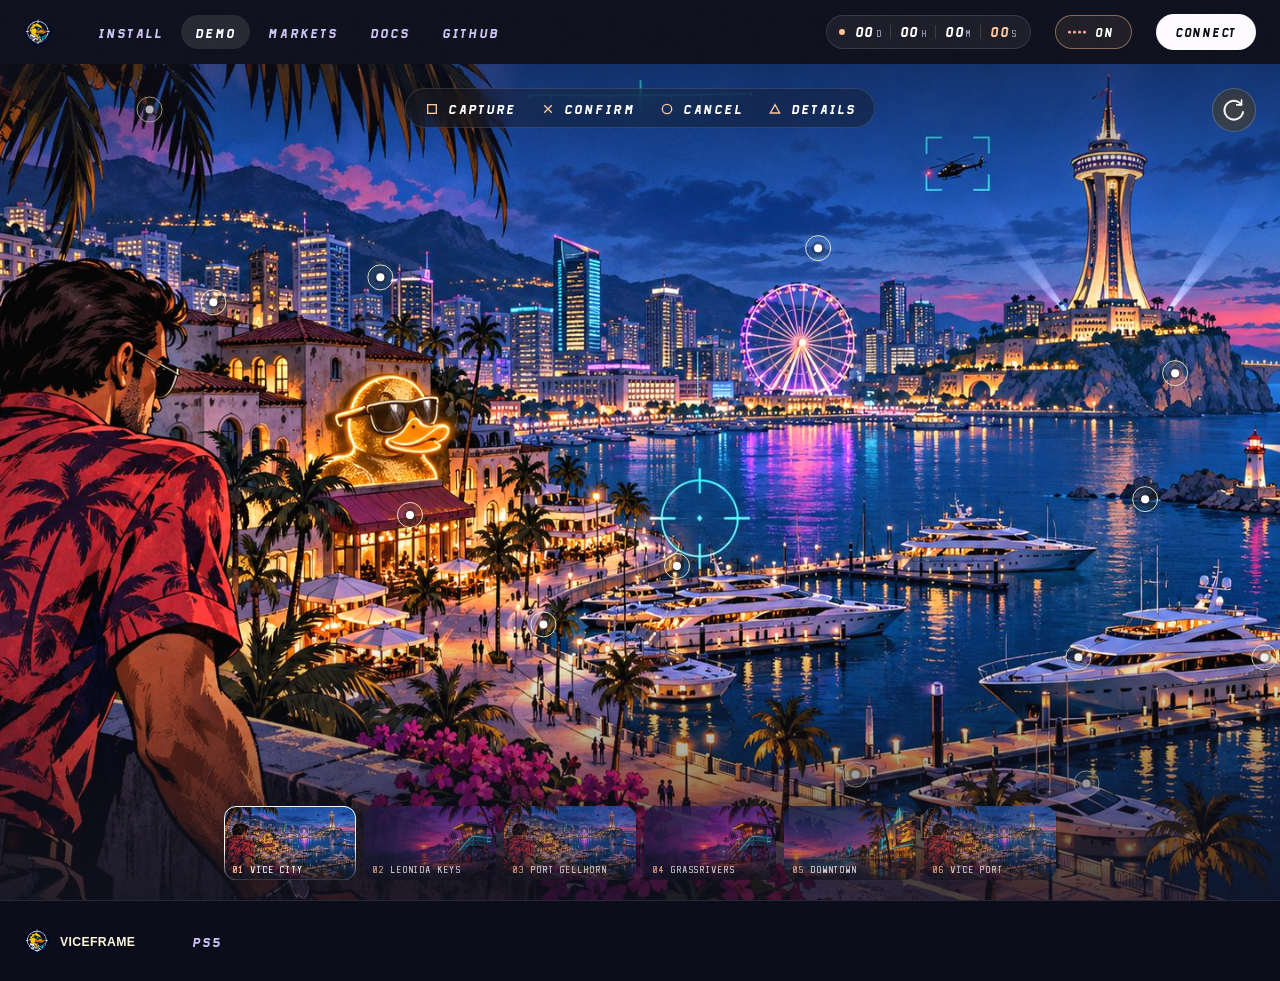
==== commit e9df1203: "Keep top navigation relative to the deployed site" ====
--- a/demo/index.html
+++ b/demo/index.html
@@ -1 +1 @@
-<!DOCTYPE html><!--JYeI1JQPAxYSqyUXKPtal--><html lang="en"><head><meta charSet="utf-8"/><meta name="viewport" content="width=device-width, initial-scale=1"/><link rel="preload" as="image" href="../viceframe-logo.png"/><link rel="preload" as="image" href="../viceframe-logo.png?v=2"/><link rel="preload" as="image" imageSrcSet="../viceframe-art/game-10-bayfront-960.jpg 960w, ../viceframe-art/game-10-bayfront-1440.jpg 1440w, ../viceframe-art/game-10-bayfront-1672.jpg 1672w" imageSizes="(max-width: 767px) 130vw, 120vw" fetchPriority="high"/><link rel="stylesheet" href="../_next/static/css/b32a3bf738845cd7-original.css?v=assets5" data-precedence="next"/><link rel="stylesheet" href="../_next/static/css/f9a9773fed847f67-original.css?v=assets5" data-precedence="next"/><link rel="stylesheet" href="../_next/static/css/81d1fb21fdbe2b61-original.css?v=assets5" data-precedence="next"/><link rel="preload" as="script" fetchPriority="low" href="../_next/static/chunks/webpack-08140e8320abeac0.js"/><script src="../_next/static/chunks/4bd1b696-409494caf8c83275.js" async=""></script><script src="../_next/static/chunks/255-0e1a61bb32380720.js" async=""></script><script src="../_next/static/chunks/main-app-f810cc9959894cd9.js" async=""></script><script src="../_next/static/chunks/239-ac729ad96040ad45.js" async=""></script><script src="../_next/static/chunks/176-25a1a5572a64546d.js" async=""></script><script src="../_next/static/chunks/344-5094b537470de176.js?v=viceframe-2" async=""></script><script src="../_next/static/chunks/908-8067cca6b13584b6.js" async=""></script><script src="../_next/static/chunks/app/page-d785309f84cf7e8a.js?v=viceframe-2" async=""></script><script src="../_next/static/chunks/app/layout-2463464e4d15f149.js?v=viceframe-2" async=""></script><script src="../_next/static/chunks/app/demo/page-95701e246003ea18.js" async=""></script><link rel="preload" href="../fonts/nasduck-display.woff2" as="font" type="font/woff2" crossorigin="anonymous"/><link rel="preload" href="../fonts/nasduck-mono.woff2" as="font" type="font/woff2" crossorigin="anonymous"/><meta name="theme-color" content="#06112B"/><title>Demo. VICEFRAME</title><meta name="description" content="Aim at anything, press square, and the frame becomes the token image."/><meta name="application-name" content="VICEFRAME"/><link rel="manifest" href="../manifest.webmanifest"/><meta name="keywords" content="VICEFRAME,memecoins,GTA VI,Solana,PS5,Leonida,Vice City,overlay"/><meta name="robots" content="index, follow"/><link rel="canonical" href="/gta/"/><meta name="format-detection" content="telephone=no, address=no, email=no"/><meta property="og:title" content="Demo. VICEFRAME"/><meta property="og:description" content="Aim at anything, press square, and the frame becomes the token image."/><meta property="og:url" content="https://nasduck.org/demo/"/><meta property="og:site_name" content="VICEFRAME"/><meta property="og:locale" content="en_US"/><meta property="og:image" content="https://ghostxrun.github.io/gta/viceframe-logo.png"/><meta property="og:image:width" content="1200"/><meta property="og:image:height" content="600"/><meta property="og:image:type" content="image/jpeg"/><meta property="og:image:alt" content="VICEFRAME. Memecoins in GTA 6: the duck mark and the wordmark over a city skyline across the bay at sunset"/><meta property="og:type" content="website"/><meta name="twitter:card" content="summary_large_image"/><meta name="twitter:title" content="Demo. VICEFRAME"/><meta name="twitter:description" content="Aim at anything, press square, and the frame becomes the token image."/><meta name="twitter:image" content="https://ghostxrun.github.io/gta/viceframe-logo.png"/><meta name="twitter:image:width" content="1200"/><meta name="twitter:image:height" content="600"/><meta name="twitter:image:type" content="image/jpeg"/><meta name="twitter:image:alt" content="VICEFRAME. Memecoins in GTA 6: the duck mark and the wordmark over a city skyline across the bay at sunset"/><link rel="icon" href="../viceframe-logo.png" type="image/x-icon" sizes="16x16"/><link rel="icon" href="../viceframe-logo.png" sizes="any"/><link rel="icon" href="../viceframe-logo.png" type="image/png" sizes="96x96"/><link rel="apple-touch-icon" href="../viceframe-logo.png"/><noscript><style>[data-loader]{display:none!important}</style></noscript><script src="../_next/static/chunks/polyfills-42372ed130431b0a.js" noModule=""></script></head><body><div hidden=""><!--$--><!--/$--></div><div class="Loader_page__dsdg_"><a class="skip" href="index.html#main">Skip to content</a><header class="Header_root__NyHdN" data-open="false"><div class="container Header_inner__DLT3k"><a class="Header_logo____uDV" aria-label="VICEFRAME home" href="../index.html"><img alt="VICEFRAME" width="28" height="28" decoding="async" data-nimg="1" class="screen-mark" style="color:transparent" src="../viceframe-logo.png"/><span class="print-logo" aria-hidden="true"></span></a><span class="Countdown_root__Cqxu_ Countdown_chip__43_if Header_countdown__xpw0k" role="timer" aria-label="Time until 19 November 2026"><i class="Countdown_dot__lU3tY" aria-hidden="true"></i><span class="Countdown_unit__dpjVp"><b>00</b><i>d</i></span><span class="Countdown_unit__dpjVp"><b>00</b><i>h</i></span><span class="Countdown_unit__dpjVp"><b>00</b><i>m</i></span><span class="Countdown_unit__dpjVp"><b>00</b><i>s</i></span></span><button class="Header_menu__0AeTE" type="button" aria-expanded="false" aria-controls="header-panel">Menu</button><div class="Header_panel__W46Qb" id="header-panel"><nav class="Header_nav__tNWGY" aria-label="Primary"><a href="/gta/install/">Install</a><a aria-current="page" href="/gta/demo/">Demo</a><a href="/gta/markets/">Markets</a><a href="/gta/docs/">Docs</a><a href="https://github.com/GHOSTXrun/gta" target="_blank" rel="noopener noreferrer">GitHub</a></nav><div class="Header_sound__80nA8"><button class="SoundToggle_root__4PpGr" type="button" aria-pressed="true" aria-label="Sound"><span class="SoundToggle_bars__EtgU1" aria-hidden="true"><i></i><i></i><i></i><i></i></span><span class="SoundToggle_label__hBJUl" aria-hidden="true">On</span></button></div><button class="Button_btn__WOgGk Button_primary__zsboU Button_sm__yrR9P Header_connect__j0zs7" type="button" data-magnetic="true">Connect</button></div></div></header><main id="main"><h1 class="sr-only">The VICEFRAME overlay</h1><section class="DemoStage_stage__ioQdy" data-variant="full" data-phase="idle" data-own-cursor="true" aria-label="The overlay. Aim at a target and press Enter to capture it."><div class="DemoStage_pan__w5vRd"><div class="DemoStage_world__a9wUd" style="--ar:1.7777777777777777"><img class="DemoStage_still__wdJkG" src="../viceframe-art/game-10-bayfront-1672.jpg" srcSet="../viceframe-art/game-10-bayfront-960.jpg 960w, ../viceframe-art/game-10-bayfront-1440.jpg 1440w, ../viceframe-art/game-10-bayfront-1672.jpg 1672w" sizes="(max-width: 767px) 130vw, 120vw" width="3840" height="2160" alt="A lit tower over the bay at sunset: a helicopter in the clouds, a ferris wheel, a marina, yachts on the water" loading="eager" fetchPriority="high" decoding="async" draggable="false"/><button type="button" data-spot="heli" class="DemoStage_spot__EWwKN  " style="left:62%;top:22%;width:9%" aria-label="Helicopter. Capture"></button><button type="button" data-spot="crown" class="DemoStage_spot__EWwKN  " style="left:17%;top:5.5%;width:8%" aria-label="Tower crown. Capture"></button><button type="button" data-spot="orb" class="DemoStage_spot__EWwKN  " style="left:21.3%;top:28.5%;width:5.2%" aria-label="Rooftop orb. Capture"></button><button type="button" data-spot="pad" class="DemoStage_spot__EWwKN  " style="left:32.5%;top:25.5%;width:5.2%" aria-label="Helipad. Capture"></button><button type="button" data-spot="window" class="DemoStage_spot__EWwKN  " style="left:34.5%;top:54%;width:7%" aria-label="Lit windows. Capture"></button><button type="button" data-spot="wheel" class="DemoStage_spot__EWwKN  " style="left:52.5%;top:60%;width:7%" aria-label="Ferris wheel. Capture"></button><button type="button" data-spot="marina" class="DemoStage_spot__EWwKN  " style="left:43.5%;top:67%;width:6%" aria-label="Marina. Capture"></button><button type="button" data-spot="skyline" class="DemoStage_spot__EWwKN  " style="left:84%;top:52%;width:9%" aria-label="Skyline. Capture"></button><button type="button" data-spot="sunset" class="DemoStage_spot__EWwKN  " style="left:86%;top:37%;width:9%" aria-label="Sunset. Capture"></button><button type="button" data-spot="boat" class="DemoStage_spot__EWwKN  " style="left:79.5%;top:71%;width:5.2%" aria-label="Speedboat. Capture"></button><button type="button" data-spot="yacht" class="DemoStage_spot__EWwKN  " style="left:92%;top:71%;width:5.6%" aria-label="Yacht. Capture"></button><button type="button" data-spot="stage" class="DemoStage_spot__EWwKN  " style="left:64.5%;top:85%;width:8%" aria-label="Amphitheatre. Capture"></button><button type="button" data-spot="vent" class="DemoStage_spot__EWwKN  " style="left:80%;top:86%;width:6.4%" aria-label="Rooftop vent. Capture"></button><button type="button" data-spot="sign" class="DemoStage_spot__EWwKN  " style="left:36.3%;top:96%;width:6%" aria-label="Tower sign. Capture"></button><div class="DemoStage_reticle__Rau3o" aria-hidden="true"></div></div></div><div class="DemoStage_hud__L6fwo"><p class="DemoStage_tag__vUn0Y"><b>Scene detected</b><span>Vice City</span></p><p class="DemoStage_hint__lWsbn">Aim at anything</p><p class="sr-only" role="status" aria-live="polite"></p><button class="DemoStage_reset__EYwzA" type="button" aria-label="Reset the overlay"></button><ul class="DemoStage_legend__Y7S5O" aria-label="Controls"><li><span class="Glyph_glyph__I3lG5 Glyph_square__4rEXS" role="img" aria-label="square"></span> Capture</li><li><span class="Glyph_glyph__I3lG5 Glyph_cross__m9yr4" role="img" aria-label="cross"></span> Confirm</li><li><span class="Glyph_glyph__I3lG5 Glyph_circle__0fNns" role="img" aria-label="circle"></span> Cancel</li><li><span class="Glyph_glyph__I3lG5 Glyph_triangle__ktpIf" role="img" aria-label="triangle"></span> Details</li></ul><div class="DemoStage_strip__lpz4_"><div class="StillStrip_root__yRwB3" data-dragging="false" data-start="true" data-end="false" role="group" aria-label="Choose a still"><button class="StillStrip_arrow__RNacA StillStrip_prev__V2CIT" type="button" aria-label="Earlier stills" disabled=""></button><div class="StillStrip_track__gncGa" data-lenis-prevent="true"><button type="button" class="StillStrip_tile__aDXQG" data-still="bayfront" aria-pressed="true" aria-label="Vice City"><img alt="" draggable="false" loading="lazy" width="132" height="74" decoding="async" data-nimg="1" style="color:transparent" src="../viceframe-art/game-10-bayfront-420.jpg"/><span class="StillStrip_caption__ynbCU" aria-hidden="true"><i>01</i>Vice City</span></button><button type="button" class="StillStrip_tile__aDXQG" data-still="keys" aria-pressed="false" aria-label="Leonida Keys"><img alt="" draggable="false" loading="lazy" width="132" height="74" decoding="async" data-nimg="1" style="color:transparent" src="../viceframe-art/shore-420.jpg"/><span class="StillStrip_caption__ynbCU" aria-hidden="true"><i>02</i>Leonida Keys</span></button><button type="button" class="StillStrip_tile__aDXQG" data-still="port" aria-pressed="false" aria-label="Port Gellhorn"><img alt="" draggable="false" loading="lazy" width="132" height="74" decoding="async" data-nimg="1" style="color:transparent" src="../viceframe-art/game-10-bayfront-420.jpg"/><span class="StillStrip_caption__ynbCU" aria-hidden="true"><i>03</i>Port Gellhorn</span></button><button type="button" class="StillStrip_tile__aDXQG" data-still="swamp" aria-pressed="false" aria-label="Grassrivers"><img alt="" draggable="false" loading="lazy" width="132" height="74" decoding="async" data-nimg="1" style="color:transparent" src="../viceframe-art/shore-420.jpg"/><span class="StillStrip_caption__ynbCU" aria-hidden="true"><i>04</i>Grassrivers</span></button><button type="button" class="StillStrip_tile__aDXQG" data-still="downtown" aria-pressed="false" aria-label="Downtown"><img alt="" draggable="false" loading="lazy" width="132" height="74" decoding="async" data-nimg="1" style="color:transparent" src="../viceframe-art/avenue-420.jpg"/><span class="StillStrip_caption__ynbCU" aria-hidden="true"><i>05</i>Downtown</span></button><button type="button" class="StillStrip_tile__aDXQG" data-still="harbor" aria-pressed="false" aria-label="Vice Port"><img alt="" draggable="false" loading="lazy" width="132" height="74" decoding="async" data-nimg="1" style="color:transparent" src="../viceframe-art/game-10-bayfront-420.jpg"/><span class="StillStrip_caption__ynbCU" aria-hidden="true"><i>06</i>Vice Port</span></button></div><button class="StillStrip_arrow__RNacA undefined" type="button" aria-label="More stills"></button></div></div><div class="DemoStage_dock__DLdbN"></div></div></section><!--$--><!--/$--></main><footer class="Footer_root__67FAy"><div class="container Footer_inner__vtL_T"><a class="Footer_brand__0rdww" aria-label="VICEFRAME home" href="../index.html"><img alt="VICEFRAME" loading="lazy" width="26" height="26" decoding="async" data-nimg="1" style="color:transparent" src="../viceframe-logo.png"/><img alt="" loading="lazy" width="108" height="18" decoding="async" data-nimg="1" class="Footer_wordmark__BU8GA" style="color:transparent" src="../viceframe-wordmark.svg"/></a><nav class="Footer_links__cFiYr" aria-label="More"><a href="../ps5/index.html">PS5</a></nav></div></footer><div class="Effects_progress__TQAcM" aria-hidden="true"></div><div class="Effects_flare__AmwOz" aria-hidden="true"></div><div class="Effects_cursor__OzAyl" aria-hidden="true"></div></div><div class="Loader_root__wuRCq" data-loader="true" data-phase="running" role="status" aria-live="polite" aria-hidden="false" style="--floor:1200ms"><span class="sr-only">Loading</span><div class="Loader_stage__BRGLH"><img alt="" width="150" height="150" decoding="async" data-nimg="1" class="Loader_duck__el8zU" style="color:transparent" src="../viceframe-logo.png?v=2"/></div><img alt="" aria-hidden="true" loading="lazy" width="120" height="20" decoding="async" data-nimg="1" class="Loader_wordmark__6u_rJ" style="color:transparent" src="../viceframe-wordmark.svg"/></div><script src="../_next/static/chunks/webpack-08140e8320abeac0.js" id="_R_" async=""></script><script>(self.__next_f=self.__next_f||[]).push([0])</script><script>self.__next_f.push([1,"1:\"$Sreact.fragment\"\n2:I[11457,[\"239\",\"static/chunks/239-ac729ad96040ad45.js?dpl=dpl_CNN5U6Zg6uqFDcREXkoUifTvRxAW\",\"176\",\"static/chunks/176-25a1a5572a64546d.js?dpl=dpl_CNN5U6Zg6uqFDcREXkoUifTvRxAW\",\"344\",\"static/chunks/344-5094b537470de176.js?dpl=dpl_CNN5U6Zg6uqFDcREXkoUifTvRxAW\",\"908\",\"static/chunks/908-8067cca6b13584b6.js?dpl=dpl_CNN5U6Zg6uqFDcREXkoUifTvRxAW\",\"974\",\"static/chunks/app/page-d785309f84cf7e8a.js?dpl=dpl_CNN5U6Zg6uqFDcREXkoUifTvRxAW\"],\"LoaderProvider\"]\n3:I[99534,[\"239\",\"static/chunks/239-ac729ad96040ad45.js?dpl=dpl_CNN5U6Zg6uqFDcREXkoUifTvRxAW\",\"176\",\"static/chunks/176-25a1a5572a64546d.js?dpl=dpl_CNN5U6Zg6uqFDcREXkoUifTvRxAW\",\"344\",\"static/chunks/344-5094b537470de176.js?dpl=dpl_CNN5U6Zg6uqFDcREXkoUifTvRxAW\",\"177\",\"static/chunks/app/layout-2463464e4d15f149.js?dpl=dpl_CNN5U6Zg6uqFDcREXkoUifTvRxAW\"],\"Header\"]\n4:I[9766,[],\"\"]\n5:I[98924,[],\"\"]\n6:I[11457,[\"239\",\"static/chunks/239-ac729ad96040ad45.js?dpl=dpl_CNN5U6Zg6uqFDcREXkoUifTvRxAW\",\"176\",\"static/chunks/176-25a1a5572a64546d.js?dpl=dpl_CNN5U6Zg6uqFDcREXkoUifTvRxAW\",\"344\",\"static/chunks/344-5094b537470de176.js?dpl=dpl_CNN5U6Zg6uqFDcREXkoUifTvRxAW\",\"908\",\"static/chunks/908-8067cca6b13584b6.js?dpl=dpl_CNN5U6Zg6uqFDcREXkoUifTvRxAW\",\"974\",\"static/chunks/app/page-d785309f84cf7e8a.js?dpl=dpl_CNN5U6Zg6uqFDcREXkoUifTvRxAW\"],\"RouteLink\"]\n7:I[81356,[\"239\",\"static/chunks/239-ac729ad96040ad45.js?dpl=dpl_CNN5U6Zg6uqFDcREXkoUifTvRxAW\",\"176\",\"static/chunks/176-25a1a5572a64546d.js?dpl=dpl_CNN5U6Zg6uqFDcREXkoUifTvRxAW\",\"344\",\"static/chunks/344-5094b537470de176.js?dpl=dpl_CNN5U6Zg6uqFDcREXkoUifTvRxAW\",\"908\",\"static/chunks/908-8067cca6b13584b6.js?dpl=dpl_CNN5U6Zg6uqFDcREXkoUifTvRxAW\",\"974\",\"static/chunks/app/page-d785309f84cf7e8a.js?dpl=dpl_CNN5U6Zg6uqFDcREXkoUifTvRxAW\"],\"Image\"]\n8:I[44395,[\"239\",\"static/chunks/239-ac729ad96040ad45.js?dpl=dpl_CNN5U6Zg6uqFDcREXkoUifTvRxAW\",\"176\",\"static/chunks/176-25a1a5572a64546d.js?dpl=dpl_CNN5U6Zg6uqFDcREXkoUifTvRxAW\",\"344\",\"static/chunks/344-5094b537470de176.js?dpl=dpl_CNN5U6Zg6uqFDcREXkoUifTvRxAW\",\"177\",\"static/chunks/app/layout-24634"])</script><script>self.__next_f.push([1,"64e4d15f149.js?dpl=dpl_CNN5U6Zg6uqFDcREXkoUifTvRxAW\"],\"Effects\"]\nc:I[57150,[],\"\"]\n:HL[\"../_next/static/css/b32a3bf738845cd7-original.css?v=assets5?dpl=dpl_CNN5U6Zg6uqFDcREXkoUifTvRxAW\",\"style\"]\n:HL[\"../_next/static/css/f9a9773fed847f67-original.css?v=assets5?dpl=dpl_CNN5U6Zg6uqFDcREXkoUifTvRxAW\",\"style\"]\n:HL[\"../_next/static/css/81d1fb21fdbe2b61-original.css?v=assets5?dpl=dpl_CNN5U6Zg6uqFDcREXkoUifTvRxAW\",\"style\"]\n"])</script><script>self.__next_f.push([1,"0:{\"P\":null,\"b\":\"JYeI1JQPAxYSqyUXKPtal\",\"p\":\"\",\"c\":[\"\",\"demo\",\"\"],\"i\":false,\"f\":[[[\"\",{\"children\":[\"demo\",{\"children\":[\"__PAGE__\",{}]}]},\"$undefined\",\"$undefined\",true],[\"\",[\"$\",\"$1\",\"c\",{\"children\":[[[\"$\",\"link\",\"0\",{\"rel\":\"stylesheet\",\"href\":\"../_next/static/css/b32a3bf738845cd7-original.css?v=assets5?dpl=dpl_CNN5U6Zg6uqFDcREXkoUifTvRxAW\",\"precedence\":\"next\",\"crossOrigin\":\"$undefined\",\"nonce\":\"$undefined\"}],[\"$\",\"link\",\"1\",{\"rel\":\"stylesheet\",\"href\":\"../_next/static/css/f9a9773fed847f67-original.css?v=assets5?dpl=dpl_CNN5U6Zg6uqFDcREXkoUifTvRxAW\",\"precedence\":\"next\",\"crossOrigin\":\"$undefined\",\"nonce\":\"$undefined\"}],[\"$\",\"link\",\"2\",{\"rel\":\"stylesheet\",\"href\":\"../_next/static/css/81d1fb21fdbe2b61-original.css?v=assets5?dpl=dpl_CNN5U6Zg6uqFDcREXkoUifTvRxAW\",\"precedence\":\"next\",\"crossOrigin\":\"$undefined\",\"nonce\":\"$undefined\"}]],[\"$\",\"html\",null,{\"lang\":\"en\",\"children\":[[\"$\",\"head\",null,{\"children\":[[\"$\",\"link\",null,{\"rel\":\"preload\",\"href\":\"../fonts/nasduck-display.woff2\",\"as\":\"font\",\"type\":\"font/woff2\",\"crossOrigin\":\"anonymous\"}],[\"$\",\"link\",null,{\"rel\":\"preload\",\"href\":\"../fonts/nasduck-mono.woff2\",\"as\":\"font\",\"type\":\"font/woff2\",\"crossOrigin\":\"anonymous\"}],[\"$\",\"noscript\",null,{\"children\":[\"$\",\"style\",null,{\"children\":\"[data-loader]{display:none!important}\"}]}]]}],[\"$\",\"body\",null,{\"children\":[\"$\",\"$L2\",null,{\"children\":[[\"$\",\"a\",null,{\"className\":\"skip\",\"href\":\"#main\",\"children\":\"Skip to content\"}],[\"$\",\"$L3\",null,{}],[\"$\",\"main\",null,{\"id\":\"main\",\"children\":[\"$\",\"$L4\",null,{\"parallelRouterKey\":\"children\",\"error\":\"$undefined\",\"errorStyles\":\"$undefined\",\"errorScripts\":\"$undefined\",\"template\":[\"$\",\"$L5\",null,{}],\"templateStyles\":\"$undefined\",\"templateScripts\":\"$undefined\",\"notFound\":[[\"$\",\"section\",null,{\"className\":\"not-found_root__xij08\",\"aria-labelledby\":\"nf-title\",\"children\":[[\"$\",\"div\",null,{\"className\":\"Atmos_sky__tWo7i\",\"aria-hidden\":\"true\",\"data-deco\":true,\"children\":[null,[\"$\",\"i\",null,{\"className\":\"Atmos_strip__eyE6i Atmos_cloudsFar__77_UT Atmos_high__1I5xx\"}],[\"$\",\"i\",null,{\"className\":\"Atmos_rise__zhHNm Atmos_dust__ty_38\"}]]}],[\"$\",\"div\",null,{\"className\":\"container not-found_layout__DF6cZ\",\"children\":[[\"$\",\"div\",null,{\"className\":\"not-found_inner__oPGqn\",\"children\":[[\"$\",\"p\",null,{\"className\":\"eyebrow\",\"children\":\"Error 404\"}],[\"$\",\"h1\",null,{\"id\":\"nf-title\",\"children\":\"Lost in Leonida\"}],[\"$\",\"$L6\",null,{\"className\":\"Button_btn__WOgGk Button_primary__zsboU\",\"href\":\"/\",\"data-magnetic\":true,\"children\":\"Back to the terminal\"}]]}],[\"$\",\"div\",null,{\"className\":\"not-found_duck__lvN_o\",\"children\":[[\"$\",\"span\",null,{\"className\":\"not-found_ripple__AEDfs\",\"aria-hidden\":\"true\"}],[\"$\",\"$L7\",null,{\"className\":\"not-found_sticker__CusaA\",\"src\":\"../viceframe-logo.png\",\"width\":320,\"height\":320,\"alt\":\"\",\"priority\":true}]]}]]}],[\"$\",\"span\",null,{\"className\":\"not-found_prints__mZr2H\",\"aria-hidden\":\"true\"}],[\"$\",\"div\",null,{\"className\":\"Atmos_petals__HSEf1\",\"aria-hidden\":\"true\",\"data-deco\":true,\"children\":[[\"$\",\"i\",\"1\",{\"style\":{\"left\":\"6%\",\"width\":\"22px\",\"height\":\"22px\",\"--img\":\"url(\\\"../assets/v2/fx/dust.webp\\\")\",\"--d\":\"26s\",\"--w\":\"-3s\",\"--sway\":\"9vw\"}}],[\"$\",\"i\",\"11\",{\"style\":{\"left\":\"19%\",\"width\":\"18px\",\"height\":\"18px\",\"--img\":\"url(\\\"../assets/v2/fx/dust.webp\\\")\",\"--d\":\"34s\",\"--w\":\"-19s\",\"--sway\":\"-6vw\"}}],[\"$\",\"i\",\"14\",{\"style\":{\"left\":\"33%\",\"width\":\"16px\",\"height\":\"16px\",\"--img\":\"url(\\\"../assets/v2/fx/dust.webp\\\")\",\"--d\":\"29s\",\"--w\":\"-11s\",\"--sway\":\"12vw\"}}],[\"$\",\"i\",\"6\",{\"style\":{\"left\":\"52%\",\"width\":\"24px\",\"height\":\"24px\",\"--img\":\"url(\\\"../assets/v2/fx/dust.webp\\\")\",\"--d\":\"31s\",\"--w\":\"-24s\",\"--sway\":\"-8vw\"}}],[\"$\",\"i\",\"9\",{\"style\":{\"left\":\"68%\",\"width\":\"15px\",\"height\":\"15px\",\"--img\":\"url(\\\"../assets/v2/fx/dust.webp\\\")\",\"--d\":\"37s\",\"--w\":\"-7s\",\"--sway\":\"7vw\"}}],[\"$\",\"i\",\"3\",{\"style\":{\"left\":\"81%\",\"width\":\"20px\",\"height\":\"20px\",\"--img\":\"url(\\\"../assets/v2/fx/dust.webp\\\")\",\"--d\":\"28s\",\"--w\":\"-15s\",\"--sway\":\"-11vw\"}}],[\"$\",\"i\",\"16\",{\"style\":{\"left\":\"93%\",\"width\":\"17px\",\"height\":\"17px\",\"--img\":\"url(\\\"../assets/v2/fx/dust.webp\\\")\",\"--d\":\"33s\",\"--w\":\"-28s\",\"--sway\":\"-5vw\"}}]]}]]}],[]],\"forbidden\":\"$undefined\",\"unauthorized\":\"$undefined\"}]}],[\"$\",\"footer\",null,{\"className\":\"Footer_root__67FAy\",\"children\":[\"$\",\"div\",null,{\"className\":\"container Footer_inner__vtL_T\",\"children\":[[\"$\",\"$L6\",null,{\"className\":\"Footer_brand__0rdww\",\"href\":\"/\",\"aria-label\":\"VICEFRAME home\",\"children\":[[\"$\",\"$L7\",null,{\"src\":\"../viceframe-logo.png\",\"width\":26,\"height\":26,\"alt\":\"VICEFRAME\"}],[\"$\",\"$L7\",null,{\"className\":\"Footer_wordmark__BU8GA\",\"src\":\"../viceframe-wordmark.svg\",\"width\":108,\"height\":18,\"alt\":\"\"}]]}],[\"$\",\"nav\",null,{\"className\":\"Footer_links__cFiYr\",\"aria-label\":\"More\",\"children\":[[\"$\",\"$L6\",\"/ps5/\",{\"href\":\"/gta/ps5/\",\"children\":\"PS5\"}]]}]]}]}],[\"$\",\"$L8\",null,{}]]}]}]]}]]}],{\"children\":[\"demo\",[\"$\",\"$1\",\"c\",{\"children\":[null,[\"$\",\"$L4\",null,{\"parallelRouterKey\":\"children\",\"error\":\"$undefined\",\"errorStyles\":\"$undefined\",\"errorScripts\":\"$undefined\",\"template\":[\"$\",\"$L5\",null,{}],\"templateStyles\":\"$undefined\",\"templateScripts\":\"$undefined\",\"notFound\":\"$undefined\",\"forbidden\":\"$undefined\",\"unauthorized\":\"$undefined\"}]]}],{\"children\":[\"__PAGE__\",[\"$\",\"$1\",\"c\",{\"children\":[[[\"$\",\"h1\",null,{\"className\":\"sr-only\",\"children\":\"The VICEFRAME overlay\"}],\"$L9\"],null,\"$La\"]}],{},null,false]},null,false]},null,false],\"$Lb\",false]],\"m\":\"$undefined\",\"G\":[\"$c\",[]],\"s\":false,\"S\":true}\n"])</script><script>self.__next_f.push([1,"d:I[54908,[\"239\",\"static/chunks/239-ac729ad96040ad45.js?dpl=dpl_CNN5U6Zg6uqFDcREXkoUifTvRxAW\",\"176\",\"static/chunks/176-25a1a5572a64546d.js?dpl=dpl_CNN5U6Zg6uqFDcREXkoUifTvRxAW\",\"344\",\"static/chunks/344-5094b537470de176.js?dpl=dpl_CNN5U6Zg6uqFDcREXkoUifTvRxAW\",\"908\",\"static/chunks/908-8067cca6b13584b6.js?dpl=dpl_CNN5U6Zg6uqFDcREXkoUifTvRxAW\",\"436\",\"static/chunks/app/demo/page-95701e246003ea18.js?dpl=dpl_CNN5U6Zg6uqFDcREXkoUifTvRxAW\"],\"DemoStage\"]\ne:I[24431,[],\"OutletBoundary\"]\n10:I[15278,[],\"AsyncMetadataOutlet\"]\n12:I[24431,[],\"ViewportBoundary\"]\n14:I[24431,[],\"MetadataBoundary\"]\n15:\"$Sreact.suspense\"\n9:[\"$\",\"$Ld\",null,{\"variant\":\"full\"}]\na:[\"$\",\"$Le\",null,{\"children\":[\"$Lf\",[\"$\",\"$L10\",null,{\"promise\":\"$@11\"}]]}]\nb:[\"$\",\"$1\",\"h\",{\"children\":[null,[[\"$\",\"$L12\",null,{\"children\":\"$L13\"}],null],[\"$\",\"$L14\",null,{\"children\":[\"$\",\"div\",null,{\"hidden\":true,\"children\":[\"$\",\"$15\",null,{\"fallback\":null,\"children\":\"$L16\"}]}]}]]}]\n"])</script><script>self.__next_f.push([1,"13:[[\"$\",\"meta\",\"0\",{\"charSet\":\"utf-8\"}],[\"$\",\"meta\",\"1\",{\"name\":\"viewport\",\"content\":\"width=device-width, initial-scale=1\"}],[\"$\",\"meta\",\"2\",{\"name\":\"theme-color\",\"content\":\"#06112B\"}]]\nf:null\n"])</script><script>self.__next_f.push([1,"17:I[80622,[],\"IconMark\"]\n"])</script><script>self.__next_f.push([1,"11:{\"metadata\":[[\"$\",\"title\",\"0\",{\"children\":\"Demo. VICEFRAME\"}],[\"$\",\"meta\",\"1\",{\"name\":\"description\",\"content\":\"Aim at anything, press square, and the frame becomes the token image.\"}],[\"$\",\"meta\",\"2\",{\"name\":\"application-name\",\"content\":\"VICEFRAME\"}],[\"$\",\"link\",\"3\",{\"rel\":\"manifest\",\"href\":\"/manifest.webmanifest\",\"crossOrigin\":\"$undefined\"}],[\"$\",\"meta\",\"4\",{\"name\":\"keywords\",\"content\":\"VICEFRAME,memecoins,GTA VI,Solana,PS5,Leonida,Vice City,overlay\"}],[\"$\",\"meta\",\"5\",{\"name\":\"robots\",\"content\":\"index, follow\"}],[\"$\",\"link\",\"6\",{\"rel\":\"canonical\",\"href\":\"https://nasduck.org/demo/\"}],[\"$\",\"meta\",\"7\",{\"name\":\"format-detection\",\"content\":\"telephone=no, address=no, email=no\"}],[\"$\",\"meta\",\"8\",{\"property\":\"og:title\",\"content\":\"Demo. VICEFRAME\"}],[\"$\",\"meta\",\"9\",{\"property\":\"og:description\",\"content\":\"Aim at anything, press square, and the frame becomes the token image.\"}],[\"$\",\"meta\",\"10\",{\"property\":\"og:url\",\"content\":\"https://nasduck.org/demo/\"}],[\"$\",\"meta\",\"11\",{\"property\":\"og:site_name\",\"content\":\"VICEFRAME\"}],[\"$\",\"meta\",\"12\",{\"property\":\"og:locale\",\"content\":\"en_US\"}],[\"$\",\"meta\",\"13\",{\"property\":\"og:image\",\"content\":\"https://ghostxrun.github.io/gta/viceframe-logo.png\"}],[\"$\",\"meta\",\"14\",{\"property\":\"og:image:width\",\"content\":\"1200\"}],[\"$\",\"meta\",\"15\",{\"property\":\"og:image:height\",\"content\":\"600\"}],[\"$\",\"meta\",\"16\",{\"property\":\"og:image:type\",\"content\":\"image/jpeg\"}],[\"$\",\"meta\",\"17\",{\"property\":\"og:image:alt\",\"content\":\"VICEFRAME. Memecoins in GTA 6: the duck mark and the wordmark over a city skyline across the bay at sunset\"}],[\"$\",\"meta\",\"18\",{\"property\":\"og:type\",\"content\":\"website\"}],[\"$\",\"meta\",\"19\",{\"name\":\"twitter:card\",\"content\":\"summary_large_image\"}],[\"$\",\"meta\",\"20\",{\"name\":\"twitter:title\",\"content\":\"Demo. VICEFRAME\"}],[\"$\",\"meta\",\"21\",{\"name\":\"twitter:description\",\"content\":\"Aim at anything, press square, and the frame becomes the token image.\"}],[\"$\",\"meta\",\"22\",{\"name\":\"twitter:image\",\"content\":\"https://ghostxrun.github.io/gta/viceframe-logo.png\"}],[\"$\",\"meta\",\"23\",{\"name\":\"twitter:image:width\",\"content\":\"1200\"}],[\"$\",\"meta\",\"24\",{\"name\":\"twitter:image:height\",\"content\":\"600\"}],[\"$\",\"meta\",\"25\",{\"name\":\"twitter:image:type\",\"content\":\"image/jpeg\"}],[\"$\",\"meta\",\"26\",{\"name\":\"twitter:image:alt\",\"content\":\"VICEFRAME. Memecoins in GTA 6: the duck mark and the wordmark over a city skyline across the bay at sunset\"}],[\"$\",\"link\",\"27\",{\"rel\":\"icon\",\"href\":\"/favicon.ico\",\"type\":\"image/x-icon\",\"sizes\":\"16x16\"}],[\"$\",\"link\",\"28\",{\"rel\":\"icon\",\"href\":\"/favicon.ico\",\"sizes\":\"any\"}],[\"$\",\"link\",\"29\",{\"rel\":\"icon\",\"href\":\"../viceframe-logo.png\",\"type\":\"image/png\",\"sizes\":\"96x96\"}],[\"$\",\"link\",\"30\",{\"rel\":\"apple-touch-icon\",\"href\":\"../viceframe-logo.png\"}],[\"$\",\"$L17\",\"31\",{}]],\"error\":null,\"digest\":\"$undefined\"}\n"])</script><script>self.__next_f.push([1,"16:\"$11:metadata\"\n"])</script></body></html>+<!DOCTYPE html><!--JYeI1JQPAxYSqyUXKPtal--><html lang="en"><head><meta charSet="utf-8"/><meta name="viewport" content="width=device-width, initial-scale=1"/><link rel="preload" as="image" href="../viceframe-logo.png"/><link rel="preload" as="image" href="../viceframe-logo.png?v=2"/><link rel="preload" as="image" imageSrcSet="../viceframe-art/game-10-bayfront-960.jpg 960w, ../viceframe-art/game-10-bayfront-1440.jpg 1440w, ../viceframe-art/game-10-bayfront-1672.jpg 1672w" imageSizes="(max-width: 767px) 130vw, 120vw" fetchPriority="high"/><link rel="stylesheet" href="../_next/static/css/b32a3bf738845cd7-original.css?v=assets5" data-precedence="next"/><link rel="stylesheet" href="../_next/static/css/f9a9773fed847f67-original.css?v=assets5" data-precedence="next"/><link rel="stylesheet" href="../_next/static/css/81d1fb21fdbe2b61-original.css?v=assets5" data-precedence="next"/><link rel="preload" as="script" fetchPriority="low" href="../_next/static/chunks/webpack-08140e8320abeac0.js"/><script src="../_next/static/chunks/4bd1b696-409494caf8c83275.js" async=""></script><script src="../_next/static/chunks/255-0e1a61bb32380720.js" async=""></script><script src="../_next/static/chunks/main-app-f810cc9959894cd9.js" async=""></script><script src="../_next/static/chunks/239-ac729ad96040ad45.js" async=""></script><script src="../_next/static/chunks/176-25a1a5572a64546d.js" async=""></script><script src="../_next/static/chunks/344-5094b537470de176.js?v=viceframe-2" async=""></script><script src="../_next/static/chunks/908-8067cca6b13584b6.js" async=""></script><script src="../_next/static/chunks/app/page-d785309f84cf7e8a.js?v=viceframe-2" async=""></script><script src="../_next/static/chunks/app/layout-2463464e4d15f149.js?v=nav-relative" async=""></script><script src="../_next/static/chunks/app/demo/page-95701e246003ea18.js" async=""></script><link rel="preload" href="../fonts/nasduck-display.woff2" as="font" type="font/woff2" crossorigin="anonymous"/><link rel="preload" href="../fonts/nasduck-mono.woff2" as="font" type="font/woff2" crossorigin="anonymous"/><meta name="theme-color" content="#06112B"/><title>Demo. VICEFRAME</title><meta name="description" content="Aim at anything, press square, and the frame becomes the token image."/><meta name="application-name" content="VICEFRAME"/><link rel="manifest" href="../manifest.webmanifest"/><meta name="keywords" content="VICEFRAME,memecoins,GTA VI,Solana,PS5,Leonida,Vice City,overlay"/><meta name="robots" content="index, follow"/><link rel="canonical" href="/gta/"/><meta name="format-detection" content="telephone=no, address=no, email=no"/><meta property="og:title" content="Demo. VICEFRAME"/><meta property="og:description" content="Aim at anything, press square, and the frame becomes the token image."/><meta property="og:url" content="https://nasduck.org/demo/"/><meta property="og:site_name" content="VICEFRAME"/><meta property="og:locale" content="en_US"/><meta property="og:image" content="https://ghostxrun.github.io/gta/viceframe-logo.png"/><meta property="og:image:width" content="1200"/><meta property="og:image:height" content="600"/><meta property="og:image:type" content="image/jpeg"/><meta property="og:image:alt" content="VICEFRAME. Memecoins in GTA 6: the duck mark and the wordmark over a city skyline across the bay at sunset"/><meta property="og:type" content="website"/><meta name="twitter:card" content="summary_large_image"/><meta name="twitter:title" content="Demo. VICEFRAME"/><meta name="twitter:description" content="Aim at anything, press square, and the frame becomes the token image."/><meta name="twitter:image" content="https://ghostxrun.github.io/gta/viceframe-logo.png"/><meta name="twitter:image:width" content="1200"/><meta name="twitter:image:height" content="600"/><meta name="twitter:image:type" content="image/jpeg"/><meta name="twitter:image:alt" content="VICEFRAME. Memecoins in GTA 6: the duck mark and the wordmark over a city skyline across the bay at sunset"/><link rel="icon" href="../viceframe-logo.png" type="image/x-icon" sizes="16x16"/><link rel="icon" href="../viceframe-logo.png" sizes="any"/><link rel="icon" href="../viceframe-logo.png" type="image/png" sizes="96x96"/><link rel="apple-touch-icon" href="../viceframe-logo.png"/><noscript><style>[data-loader]{display:none!important}</style></noscript><script src="../_next/static/chunks/polyfills-42372ed130431b0a.js" noModule=""></script></head><body><div hidden=""><!--$--><!--/$--></div><div class="Loader_page__dsdg_"><a class="skip" href="index.html#main">Skip to content</a><header class="Header_root__NyHdN" data-open="false"><div class="container Header_inner__DLT3k"><a class="Header_logo____uDV" aria-label="VICEFRAME home" href="../index.html"><img alt="VICEFRAME" width="28" height="28" decoding="async" data-nimg="1" class="screen-mark" style="color:transparent" src="../viceframe-logo.png"/><span class="print-logo" aria-hidden="true"></span></a><span class="Countdown_root__Cqxu_ Countdown_chip__43_if Header_countdown__xpw0k" role="timer" aria-label="Time until 19 November 2026"><i class="Countdown_dot__lU3tY" aria-hidden="true"></i><span class="Countdown_unit__dpjVp"><b>00</b><i>d</i></span><span class="Countdown_unit__dpjVp"><b>00</b><i>h</i></span><span class="Countdown_unit__dpjVp"><b>00</b><i>m</i></span><span class="Countdown_unit__dpjVp"><b>00</b><i>s</i></span></span><button class="Header_menu__0AeTE" type="button" aria-expanded="false" aria-controls="header-panel">Menu</button><div class="Header_panel__W46Qb" id="header-panel"><nav class="Header_nav__tNWGY" aria-label="Primary"><a href="../install/">Install</a><a aria-current="page" href="../demo/">Demo</a><a href="../markets/">Markets</a><a href="../docs/">Docs</a><a href="https://github.com/GHOSTXrun/gta" target="_blank" rel="noopener noreferrer">GitHub</a></nav><div class="Header_sound__80nA8"><button class="SoundToggle_root__4PpGr" type="button" aria-pressed="true" aria-label="Sound"><span class="SoundToggle_bars__EtgU1" aria-hidden="true"><i></i><i></i><i></i><i></i></span><span class="SoundToggle_label__hBJUl" aria-hidden="true">On</span></button></div><button class="Button_btn__WOgGk Button_primary__zsboU Button_sm__yrR9P Header_connect__j0zs7" type="button" data-magnetic="true">Connect</button></div></div></header><main id="main"><h1 class="sr-only">The VICEFRAME overlay</h1><section class="DemoStage_stage__ioQdy" data-variant="full" data-phase="idle" data-own-cursor="true" aria-label="The overlay. Aim at a target and press Enter to capture it."><div class="DemoStage_pan__w5vRd"><div class="DemoStage_world__a9wUd" style="--ar:1.7777777777777777"><img class="DemoStage_still__wdJkG" src="../viceframe-art/game-10-bayfront-1672.jpg" srcSet="../viceframe-art/game-10-bayfront-960.jpg 960w, ../viceframe-art/game-10-bayfront-1440.jpg 1440w, ../viceframe-art/game-10-bayfront-1672.jpg 1672w" sizes="(max-width: 767px) 130vw, 120vw" width="3840" height="2160" alt="A lit tower over the bay at sunset: a helicopter in the clouds, a ferris wheel, a marina, yachts on the water" loading="eager" fetchPriority="high" decoding="async" draggable="false"/><button type="button" data-spot="heli" class="DemoStage_spot__EWwKN  " style="left:62%;top:22%;width:9%" aria-label="Helicopter. Capture"></button><button type="button" data-spot="crown" class="DemoStage_spot__EWwKN  " style="left:17%;top:5.5%;width:8%" aria-label="Tower crown. Capture"></button><button type="button" data-spot="orb" class="DemoStage_spot__EWwKN  " style="left:21.3%;top:28.5%;width:5.2%" aria-label="Rooftop orb. Capture"></button><button type="button" data-spot="pad" class="DemoStage_spot__EWwKN  " style="left:32.5%;top:25.5%;width:5.2%" aria-label="Helipad. Capture"></button><button type="button" data-spot="window" class="DemoStage_spot__EWwKN  " style="left:34.5%;top:54%;width:7%" aria-label="Lit windows. Capture"></button><button type="button" data-spot="wheel" class="DemoStage_spot__EWwKN  " style="left:52.5%;top:60%;width:7%" aria-label="Ferris wheel. Capture"></button><button type="button" data-spot="marina" class="DemoStage_spot__EWwKN  " style="left:43.5%;top:67%;width:6%" aria-label="Marina. Capture"></button><button type="button" data-spot="skyline" class="DemoStage_spot__EWwKN  " style="left:84%;top:52%;width:9%" aria-label="Skyline. Capture"></button><button type="button" data-spot="sunset" class="DemoStage_spot__EWwKN  " style="left:86%;top:37%;width:9%" aria-label="Sunset. Capture"></button><button type="button" data-spot="boat" class="DemoStage_spot__EWwKN  " style="left:79.5%;top:71%;width:5.2%" aria-label="Speedboat. Capture"></button><button type="button" data-spot="yacht" class="DemoStage_spot__EWwKN  " style="left:92%;top:71%;width:5.6%" aria-label="Yacht. Capture"></button><button type="button" data-spot="stage" class="DemoStage_spot__EWwKN  " style="left:64.5%;top:85%;width:8%" aria-label="Amphitheatre. Capture"></button><button type="button" data-spot="vent" class="DemoStage_spot__EWwKN  " style="left:80%;top:86%;width:6.4%" aria-label="Rooftop vent. Capture"></button><button type="button" data-spot="sign" class="DemoStage_spot__EWwKN  " style="left:36.3%;top:96%;width:6%" aria-label="Tower sign. Capture"></button><div class="DemoStage_reticle__Rau3o" aria-hidden="true"></div></div></div><div class="DemoStage_hud__L6fwo"><p class="DemoStage_tag__vUn0Y"><b>Scene detected</b><span>Vice City</span></p><p class="DemoStage_hint__lWsbn">Aim at anything</p><p class="sr-only" role="status" aria-live="polite"></p><button class="DemoStage_reset__EYwzA" type="button" aria-label="Reset the overlay"></button><ul class="DemoStage_legend__Y7S5O" aria-label="Controls"><li><span class="Glyph_glyph__I3lG5 Glyph_square__4rEXS" role="img" aria-label="square"></span> Capture</li><li><span class="Glyph_glyph__I3lG5 Glyph_cross__m9yr4" role="img" aria-label="cross"></span> Confirm</li><li><span class="Glyph_glyph__I3lG5 Glyph_circle__0fNns" role="img" aria-label="circle"></span> Cancel</li><li><span class="Glyph_glyph__I3lG5 Glyph_triangle__ktpIf" role="img" aria-label="triangle"></span> Details</li></ul><div class="DemoStage_strip__lpz4_"><div class="StillStrip_root__yRwB3" data-dragging="false" data-start="true" data-end="false" role="group" aria-label="Choose a still"><button class="StillStrip_arrow__RNacA StillStrip_prev__V2CIT" type="button" aria-label="Earlier stills" disabled=""></button><div class="StillStrip_track__gncGa" data-lenis-prevent="true"><button type="button" class="StillStrip_tile__aDXQG" data-still="bayfront" aria-pressed="true" aria-label="Vice City"><img alt="" draggable="false" loading="lazy" width="132" height="74" decoding="async" data-nimg="1" style="color:transparent" src="../viceframe-art/game-10-bayfront-420.jpg"/><span class="StillStrip_caption__ynbCU" aria-hidden="true"><i>01</i>Vice City</span></button><button type="button" class="StillStrip_tile__aDXQG" data-still="keys" aria-pressed="false" aria-label="Leonida Keys"><img alt="" draggable="false" loading="lazy" width="132" height="74" decoding="async" data-nimg="1" style="color:transparent" src="../viceframe-art/shore-420.jpg"/><span class="StillStrip_caption__ynbCU" aria-hidden="true"><i>02</i>Leonida Keys</span></button><button type="button" class="StillStrip_tile__aDXQG" data-still="port" aria-pressed="false" aria-label="Port Gellhorn"><img alt="" draggable="false" loading="lazy" width="132" height="74" decoding="async" data-nimg="1" style="color:transparent" src="../viceframe-art/game-10-bayfront-420.jpg"/><span class="StillStrip_caption__ynbCU" aria-hidden="true"><i>03</i>Port Gellhorn</span></button><button type="button" class="StillStrip_tile__aDXQG" data-still="swamp" aria-pressed="false" aria-label="Grassrivers"><img alt="" draggable="false" loading="lazy" width="132" height="74" decoding="async" data-nimg="1" style="color:transparent" src="../viceframe-art/shore-420.jpg"/><span class="StillStrip_caption__ynbCU" aria-hidden="true"><i>04</i>Grassrivers</span></button><button type="button" class="StillStrip_tile__aDXQG" data-still="downtown" aria-pressed="false" aria-label="Downtown"><img alt="" draggable="false" loading="lazy" width="132" height="74" decoding="async" data-nimg="1" style="color:transparent" src="../viceframe-art/avenue-420.jpg"/><span class="StillStrip_caption__ynbCU" aria-hidden="true"><i>05</i>Downtown</span></button><button type="button" class="StillStrip_tile__aDXQG" data-still="harbor" aria-pressed="false" aria-label="Vice Port"><img alt="" draggable="false" loading="lazy" width="132" height="74" decoding="async" data-nimg="1" style="color:transparent" src="../viceframe-art/game-10-bayfront-420.jpg"/><span class="StillStrip_caption__ynbCU" aria-hidden="true"><i>06</i>Vice Port</span></button></div><button class="StillStrip_arrow__RNacA undefined" type="button" aria-label="More stills"></button></div></div><div class="DemoStage_dock__DLdbN"></div></div></section><!--$--><!--/$--></main><footer class="Footer_root__67FAy"><div class="container Footer_inner__vtL_T"><a class="Footer_brand__0rdww" aria-label="VICEFRAME home" href="../index.html"><img alt="VICEFRAME" loading="lazy" width="26" height="26" decoding="async" data-nimg="1" style="color:transparent" src="../viceframe-logo.png"/><img alt="" loading="lazy" width="108" height="18" decoding="async" data-nimg="1" class="Footer_wordmark__BU8GA" style="color:transparent" src="../viceframe-wordmark.svg"/></a><nav class="Footer_links__cFiYr" aria-label="More"><a href="../ps5/index.html">PS5</a></nav></div></footer><div class="Effects_progress__TQAcM" aria-hidden="true"></div><div class="Effects_flare__AmwOz" aria-hidden="true"></div><div class="Effects_cursor__OzAyl" aria-hidden="true"></div></div><div class="Loader_root__wuRCq" data-loader="true" data-phase="running" role="status" aria-live="polite" aria-hidden="false" style="--floor:1200ms"><span class="sr-only">Loading</span><div class="Loader_stage__BRGLH"><img alt="" width="150" height="150" decoding="async" data-nimg="1" class="Loader_duck__el8zU" style="color:transparent" src="../viceframe-logo.png?v=2"/></div><img alt="" aria-hidden="true" loading="lazy" width="120" height="20" decoding="async" data-nimg="1" class="Loader_wordmark__6u_rJ" style="color:transparent" src="../viceframe-wordmark.svg"/></div><script src="../_next/static/chunks/webpack-08140e8320abeac0.js" id="_R_" async=""></script><script>(self.__next_f=self.__next_f||[]).push([0])</script><script>self.__next_f.push([1,"1:\"$Sreact.fragment\"\n2:I[11457,[\"239\",\"static/chunks/239-ac729ad96040ad45.js?dpl=dpl_CNN5U6Zg6uqFDcREXkoUifTvRxAW\",\"176\",\"static/chunks/176-25a1a5572a64546d.js?dpl=dpl_CNN5U6Zg6uqFDcREXkoUifTvRxAW\",\"344\",\"static/chunks/344-5094b537470de176.js?dpl=dpl_CNN5U6Zg6uqFDcREXkoUifTvRxAW\",\"908\",\"static/chunks/908-8067cca6b13584b6.js?dpl=dpl_CNN5U6Zg6uqFDcREXkoUifTvRxAW\",\"974\",\"static/chunks/app/page-d785309f84cf7e8a.js?dpl=dpl_CNN5U6Zg6uqFDcREXkoUifTvRxAW\"],\"LoaderProvider\"]\n3:I[99534,[\"239\",\"static/chunks/239-ac729ad96040ad45.js?dpl=dpl_CNN5U6Zg6uqFDcREXkoUifTvRxAW\",\"176\",\"static/chunks/176-25a1a5572a64546d.js?dpl=dpl_CNN5U6Zg6uqFDcREXkoUifTvRxAW\",\"344\",\"static/chunks/344-5094b537470de176.js?dpl=dpl_CNN5U6Zg6uqFDcREXkoUifTvRxAW\",\"177\",\"static/chunks/app/layout-2463464e4d15f149.js?v=nav-relative?dpl=dpl_CNN5U6Zg6uqFDcREXkoUifTvRxAW\"],\"Header\"]\n4:I[9766,[],\"\"]\n5:I[98924,[],\"\"]\n6:I[11457,[\"239\",\"static/chunks/239-ac729ad96040ad45.js?dpl=dpl_CNN5U6Zg6uqFDcREXkoUifTvRxAW\",\"176\",\"static/chunks/176-25a1a5572a64546d.js?dpl=dpl_CNN5U6Zg6uqFDcREXkoUifTvRxAW\",\"344\",\"static/chunks/344-5094b537470de176.js?dpl=dpl_CNN5U6Zg6uqFDcREXkoUifTvRxAW\",\"908\",\"static/chunks/908-8067cca6b13584b6.js?dpl=dpl_CNN5U6Zg6uqFDcREXkoUifTvRxAW\",\"974\",\"static/chunks/app/page-d785309f84cf7e8a.js?dpl=dpl_CNN5U6Zg6uqFDcREXkoUifTvRxAW\"],\"RouteLink\"]\n7:I[81356,[\"239\",\"static/chunks/239-ac729ad96040ad45.js?dpl=dpl_CNN5U6Zg6uqFDcREXkoUifTvRxAW\",\"176\",\"static/chunks/176-25a1a5572a64546d.js?dpl=dpl_CNN5U6Zg6uqFDcREXkoUifTvRxAW\",\"344\",\"static/chunks/344-5094b537470de176.js?dpl=dpl_CNN5U6Zg6uqFDcREXkoUifTvRxAW\",\"908\",\"static/chunks/908-8067cca6b13584b6.js?dpl=dpl_CNN5U6Zg6uqFDcREXkoUifTvRxAW\",\"974\",\"static/chunks/app/page-d785309f84cf7e8a.js?dpl=dpl_CNN5U6Zg6uqFDcREXkoUifTvRxAW\"],\"Image\"]\n8:I[44395,[\"239\",\"static/chunks/239-ac729ad96040ad45.js?dpl=dpl_CNN5U6Zg6uqFDcREXkoUifTvRxAW\",\"176\",\"static/chunks/176-25a1a5572a64546d.js?dpl=dpl_CNN5U6Zg6uqFDcREXkoUifTvRxAW\",\"344\",\"static/chunks/344-5094b537470de176.js?dpl=dpl_CNN5U6Zg6uqFDcREXkoUifTvRxAW\",\"177\",\"static/chunks/app/layout-24634"])</script><script>self.__next_f.push([1,"64e4d15f149.js?dpl=dpl_CNN5U6Zg6uqFDcREXkoUifTvRxAW\"],\"Effects\"]\nc:I[57150,[],\"\"]\n:HL[\"../_next/static/css/b32a3bf738845cd7-original.css?v=assets5?dpl=dpl_CNN5U6Zg6uqFDcREXkoUifTvRxAW\",\"style\"]\n:HL[\"../_next/static/css/f9a9773fed847f67-original.css?v=assets5?dpl=dpl_CNN5U6Zg6uqFDcREXkoUifTvRxAW\",\"style\"]\n:HL[\"../_next/static/css/81d1fb21fdbe2b61-original.css?v=assets5?dpl=dpl_CNN5U6Zg6uqFDcREXkoUifTvRxAW\",\"style\"]\n"])</script><script>self.__next_f.push([1,"0:{\"P\":null,\"b\":\"JYeI1JQPAxYSqyUXKPtal\",\"p\":\"\",\"c\":[\"\",\"demo\",\"\"],\"i\":false,\"f\":[[[\"\",{\"children\":[\"demo\",{\"children\":[\"__PAGE__\",{}]}]},\"$undefined\",\"$undefined\",true],[\"\",[\"$\",\"$1\",\"c\",{\"children\":[[[\"$\",\"link\",\"0\",{\"rel\":\"stylesheet\",\"href\":\"../_next/static/css/b32a3bf738845cd7-original.css?v=assets5?dpl=dpl_CNN5U6Zg6uqFDcREXkoUifTvRxAW\",\"precedence\":\"next\",\"crossOrigin\":\"$undefined\",\"nonce\":\"$undefined\"}],[\"$\",\"link\",\"1\",{\"rel\":\"stylesheet\",\"href\":\"../_next/static/css/f9a9773fed847f67-original.css?v=assets5?dpl=dpl_CNN5U6Zg6uqFDcREXkoUifTvRxAW\",\"precedence\":\"next\",\"crossOrigin\":\"$undefined\",\"nonce\":\"$undefined\"}],[\"$\",\"link\",\"2\",{\"rel\":\"stylesheet\",\"href\":\"../_next/static/css/81d1fb21fdbe2b61-original.css?v=assets5?dpl=dpl_CNN5U6Zg6uqFDcREXkoUifTvRxAW\",\"precedence\":\"next\",\"crossOrigin\":\"$undefined\",\"nonce\":\"$undefined\"}]],[\"$\",\"html\",null,{\"lang\":\"en\",\"children\":[[\"$\",\"head\",null,{\"children\":[[\"$\",\"link\",null,{\"rel\":\"preload\",\"href\":\"../fonts/nasduck-display.woff2\",\"as\":\"font\",\"type\":\"font/woff2\",\"crossOrigin\":\"anonymous\"}],[\"$\",\"link\",null,{\"rel\":\"preload\",\"href\":\"../fonts/nasduck-mono.woff2\",\"as\":\"font\",\"type\":\"font/woff2\",\"crossOrigin\":\"anonymous\"}],[\"$\",\"noscript\",null,{\"children\":[\"$\",\"style\",null,{\"children\":\"[data-loader]{display:none!important}\"}]}]]}],[\"$\",\"body\",null,{\"children\":[\"$\",\"$L2\",null,{\"children\":[[\"$\",\"a\",null,{\"className\":\"skip\",\"href\":\"#main\",\"children\":\"Skip to content\"}],[\"$\",\"$L3\",null,{}],[\"$\",\"main\",null,{\"id\":\"main\",\"children\":[\"$\",\"$L4\",null,{\"parallelRouterKey\":\"children\",\"error\":\"$undefined\",\"errorStyles\":\"$undefined\",\"errorScripts\":\"$undefined\",\"template\":[\"$\",\"$L5\",null,{}],\"templateStyles\":\"$undefined\",\"templateScripts\":\"$undefined\",\"notFound\":[[\"$\",\"section\",null,{\"className\":\"not-found_root__xij08\",\"aria-labelledby\":\"nf-title\",\"children\":[[\"$\",\"div\",null,{\"className\":\"Atmos_sky__tWo7i\",\"aria-hidden\":\"true\",\"data-deco\":true,\"children\":[null,[\"$\",\"i\",null,{\"className\":\"Atmos_strip__eyE6i Atmos_cloudsFar__77_UT Atmos_high__1I5xx\"}],[\"$\",\"i\",null,{\"className\":\"Atmos_rise__zhHNm Atmos_dust__ty_38\"}]]}],[\"$\",\"div\",null,{\"className\":\"container not-found_layout__DF6cZ\",\"children\":[[\"$\",\"div\",null,{\"className\":\"not-found_inner__oPGqn\",\"children\":[[\"$\",\"p\",null,{\"className\":\"eyebrow\",\"children\":\"Error 404\"}],[\"$\",\"h1\",null,{\"id\":\"nf-title\",\"children\":\"Lost in Leonida\"}],[\"$\",\"$L6\",null,{\"className\":\"Button_btn__WOgGk Button_primary__zsboU\",\"href\":\"/\",\"data-magnetic\":true,\"children\":\"Back to the terminal\"}]]}],[\"$\",\"div\",null,{\"className\":\"not-found_duck__lvN_o\",\"children\":[[\"$\",\"span\",null,{\"className\":\"not-found_ripple__AEDfs\",\"aria-hidden\":\"true\"}],[\"$\",\"$L7\",null,{\"className\":\"not-found_sticker__CusaA\",\"src\":\"../viceframe-logo.png\",\"width\":320,\"height\":320,\"alt\":\"\",\"priority\":true}]]}]]}],[\"$\",\"span\",null,{\"className\":\"not-found_prints__mZr2H\",\"aria-hidden\":\"true\"}],[\"$\",\"div\",null,{\"className\":\"Atmos_petals__HSEf1\",\"aria-hidden\":\"true\",\"data-deco\":true,\"children\":[[\"$\",\"i\",\"1\",{\"style\":{\"left\":\"6%\",\"width\":\"22px\",\"height\":\"22px\",\"--img\":\"url(\\\"../assets/v2/fx/dust.webp\\\")\",\"--d\":\"26s\",\"--w\":\"-3s\",\"--sway\":\"9vw\"}}],[\"$\",\"i\",\"11\",{\"style\":{\"left\":\"19%\",\"width\":\"18px\",\"height\":\"18px\",\"--img\":\"url(\\\"../assets/v2/fx/dust.webp\\\")\",\"--d\":\"34s\",\"--w\":\"-19s\",\"--sway\":\"-6vw\"}}],[\"$\",\"i\",\"14\",{\"style\":{\"left\":\"33%\",\"width\":\"16px\",\"height\":\"16px\",\"--img\":\"url(\\\"../assets/v2/fx/dust.webp\\\")\",\"--d\":\"29s\",\"--w\":\"-11s\",\"--sway\":\"12vw\"}}],[\"$\",\"i\",\"6\",{\"style\":{\"left\":\"52%\",\"width\":\"24px\",\"height\":\"24px\",\"--img\":\"url(\\\"../assets/v2/fx/dust.webp\\\")\",\"--d\":\"31s\",\"--w\":\"-24s\",\"--sway\":\"-8vw\"}}],[\"$\",\"i\",\"9\",{\"style\":{\"left\":\"68%\",\"width\":\"15px\",\"height\":\"15px\",\"--img\":\"url(\\\"../assets/v2/fx/dust.webp\\\")\",\"--d\":\"37s\",\"--w\":\"-7s\",\"--sway\":\"7vw\"}}],[\"$\",\"i\",\"3\",{\"style\":{\"left\":\"81%\",\"width\":\"20px\",\"height\":\"20px\",\"--img\":\"url(\\\"../assets/v2/fx/dust.webp\\\")\",\"--d\":\"28s\",\"--w\":\"-15s\",\"--sway\":\"-11vw\"}}],[\"$\",\"i\",\"16\",{\"style\":{\"left\":\"93%\",\"width\":\"17px\",\"height\":\"17px\",\"--img\":\"url(\\\"../assets/v2/fx/dust.webp\\\")\",\"--d\":\"33s\",\"--w\":\"-28s\",\"--sway\":\"-5vw\"}}]]}]]}],[]],\"forbidden\":\"$undefined\",\"unauthorized\":\"$undefined\"}]}],[\"$\",\"footer\",null,{\"className\":\"Footer_root__67FAy\",\"children\":[\"$\",\"div\",null,{\"className\":\"container Footer_inner__vtL_T\",\"children\":[[\"$\",\"$L6\",null,{\"className\":\"Footer_brand__0rdww\",\"href\":\"/\",\"aria-label\":\"VICEFRAME home\",\"children\":[[\"$\",\"$L7\",null,{\"src\":\"../viceframe-logo.png\",\"width\":26,\"height\":26,\"alt\":\"VICEFRAME\"}],[\"$\",\"$L7\",null,{\"className\":\"Footer_wordmark__BU8GA\",\"src\":\"../viceframe-wordmark.svg\",\"width\":108,\"height\":18,\"alt\":\"\"}]]}],[\"$\",\"nav\",null,{\"className\":\"Footer_links__cFiYr\",\"aria-label\":\"More\",\"children\":[[\"$\",\"$L6\",\"/ps5/\",{\"href\":\"/gta/ps5/\",\"children\":\"PS5\"}]]}]]}]}],[\"$\",\"$L8\",null,{}]]}]}]]}]]}],{\"children\":[\"demo\",[\"$\",\"$1\",\"c\",{\"children\":[null,[\"$\",\"$L4\",null,{\"parallelRouterKey\":\"children\",\"error\":\"$undefined\",\"errorStyles\":\"$undefined\",\"errorScripts\":\"$undefined\",\"template\":[\"$\",\"$L5\",null,{}],\"templateStyles\":\"$undefined\",\"templateScripts\":\"$undefined\",\"notFound\":\"$undefined\",\"forbidden\":\"$undefined\",\"unauthorized\":\"$undefined\"}]]}],{\"children\":[\"__PAGE__\",[\"$\",\"$1\",\"c\",{\"children\":[[[\"$\",\"h1\",null,{\"className\":\"sr-only\",\"children\":\"The VICEFRAME overlay\"}],\"$L9\"],null,\"$La\"]}],{},null,false]},null,false]},null,false],\"$Lb\",false]],\"m\":\"$undefined\",\"G\":[\"$c\",[]],\"s\":false,\"S\":true}\n"])</script><script>self.__next_f.push([1,"d:I[54908,[\"239\",\"static/chunks/239-ac729ad96040ad45.js?dpl=dpl_CNN5U6Zg6uqFDcREXkoUifTvRxAW\",\"176\",\"static/chunks/176-25a1a5572a64546d.js?dpl=dpl_CNN5U6Zg6uqFDcREXkoUifTvRxAW\",\"344\",\"static/chunks/344-5094b537470de176.js?dpl=dpl_CNN5U6Zg6uqFDcREXkoUifTvRxAW\",\"908\",\"static/chunks/908-8067cca6b13584b6.js?dpl=dpl_CNN5U6Zg6uqFDcREXkoUifTvRxAW\",\"436\",\"static/chunks/app/demo/page-95701e246003ea18.js?dpl=dpl_CNN5U6Zg6uqFDcREXkoUifTvRxAW\"],\"DemoStage\"]\ne:I[24431,[],\"OutletBoundary\"]\n10:I[15278,[],\"AsyncMetadataOutlet\"]\n12:I[24431,[],\"ViewportBoundary\"]\n14:I[24431,[],\"MetadataBoundary\"]\n15:\"$Sreact.suspense\"\n9:[\"$\",\"$Ld\",null,{\"variant\":\"full\"}]\na:[\"$\",\"$Le\",null,{\"children\":[\"$Lf\",[\"$\",\"$L10\",null,{\"promise\":\"$@11\"}]]}]\nb:[\"$\",\"$1\",\"h\",{\"children\":[null,[[\"$\",\"$L12\",null,{\"children\":\"$L13\"}],null],[\"$\",\"$L14\",null,{\"children\":[\"$\",\"div\",null,{\"hidden\":true,\"children\":[\"$\",\"$15\",null,{\"fallback\":null,\"children\":\"$L16\"}]}]}]]}]\n"])</script><script>self.__next_f.push([1,"13:[[\"$\",\"meta\",\"0\",{\"charSet\":\"utf-8\"}],[\"$\",\"meta\",\"1\",{\"name\":\"viewport\",\"content\":\"width=device-width, initial-scale=1\"}],[\"$\",\"meta\",\"2\",{\"name\":\"theme-color\",\"content\":\"#06112B\"}]]\nf:null\n"])</script><script>self.__next_f.push([1,"17:I[80622,[],\"IconMark\"]\n"])</script><script>self.__next_f.push([1,"11:{\"metadata\":[[\"$\",\"title\",\"0\",{\"children\":\"Demo. VICEFRAME\"}],[\"$\",\"meta\",\"1\",{\"name\":\"description\",\"content\":\"Aim at anything, press square, and the frame becomes the token image.\"}],[\"$\",\"meta\",\"2\",{\"name\":\"application-name\",\"content\":\"VICEFRAME\"}],[\"$\",\"link\",\"3\",{\"rel\":\"manifest\",\"href\":\"/manifest.webmanifest\",\"crossOrigin\":\"$undefined\"}],[\"$\",\"meta\",\"4\",{\"name\":\"keywords\",\"content\":\"VICEFRAME,memecoins,GTA VI,Solana,PS5,Leonida,Vice City,overlay\"}],[\"$\",\"meta\",\"5\",{\"name\":\"robots\",\"content\":\"index, follow\"}],[\"$\",\"link\",\"6\",{\"rel\":\"canonical\",\"href\":\"https://nasduck.org/demo/\"}],[\"$\",\"meta\",\"7\",{\"name\":\"format-detection\",\"content\":\"telephone=no, address=no, email=no\"}],[\"$\",\"meta\",\"8\",{\"property\":\"og:title\",\"content\":\"Demo. VICEFRAME\"}],[\"$\",\"meta\",\"9\",{\"property\":\"og:description\",\"content\":\"Aim at anything, press square, and the frame becomes the token image.\"}],[\"$\",\"meta\",\"10\",{\"property\":\"og:url\",\"content\":\"https://nasduck.org/demo/\"}],[\"$\",\"meta\",\"11\",{\"property\":\"og:site_name\",\"content\":\"VICEFRAME\"}],[\"$\",\"meta\",\"12\",{\"property\":\"og:locale\",\"content\":\"en_US\"}],[\"$\",\"meta\",\"13\",{\"property\":\"og:image\",\"content\":\"https://ghostxrun.github.io/gta/viceframe-logo.png\"}],[\"$\",\"meta\",\"14\",{\"property\":\"og:image:width\",\"content\":\"1200\"}],[\"$\",\"meta\",\"15\",{\"property\":\"og:image:height\",\"content\":\"600\"}],[\"$\",\"meta\",\"16\",{\"property\":\"og:image:type\",\"content\":\"image/jpeg\"}],[\"$\",\"meta\",\"17\",{\"property\":\"og:image:alt\",\"content\":\"VICEFRAME. Memecoins in GTA 6: the duck mark and the wordmark over a city skyline across the bay at sunset\"}],[\"$\",\"meta\",\"18\",{\"property\":\"og:type\",\"content\":\"website\"}],[\"$\",\"meta\",\"19\",{\"name\":\"twitter:card\",\"content\":\"summary_large_image\"}],[\"$\",\"meta\",\"20\",{\"name\":\"twitter:title\",\"content\":\"Demo. VICEFRAME\"}],[\"$\",\"meta\",\"21\",{\"name\":\"twitter:description\",\"content\":\"Aim at anything, press square, and the frame becomes the token image.\"}],[\"$\",\"meta\",\"22\",{\"name\":\"twitter:image\",\"content\":\"https://ghostxrun.github.io/gta/viceframe-logo.png\"}],[\"$\",\"meta\",\"23\",{\"name\":\"twitter:image:width\",\"content\":\"1200\"}],[\"$\",\"meta\",\"24\",{\"name\":\"twitter:image:height\",\"content\":\"600\"}],[\"$\",\"meta\",\"25\",{\"name\":\"twitter:image:type\",\"content\":\"image/jpeg\"}],[\"$\",\"meta\",\"26\",{\"name\":\"twitter:image:alt\",\"content\":\"VICEFRAME. Memecoins in GTA 6: the duck mark and the wordmark over a city skyline across the bay at sunset\"}],[\"$\",\"link\",\"27\",{\"rel\":\"icon\",\"href\":\"/favicon.ico\",\"type\":\"image/x-icon\",\"sizes\":\"16x16\"}],[\"$\",\"link\",\"28\",{\"rel\":\"icon\",\"href\":\"/favicon.ico\",\"sizes\":\"any\"}],[\"$\",\"link\",\"29\",{\"rel\":\"icon\",\"href\":\"../viceframe-logo.png\",\"type\":\"image/png\",\"sizes\":\"96x96\"}],[\"$\",\"link\",\"30\",{\"rel\":\"apple-touch-icon\",\"href\":\"../viceframe-logo.png\"}],[\"$\",\"$L17\",\"31\",{}]],\"error\":null,\"digest\":\"$undefined\"}\n"])</script><script>self.__next_f.push([1,"16:\"$11:metadata\"\n"])</script></body></html>
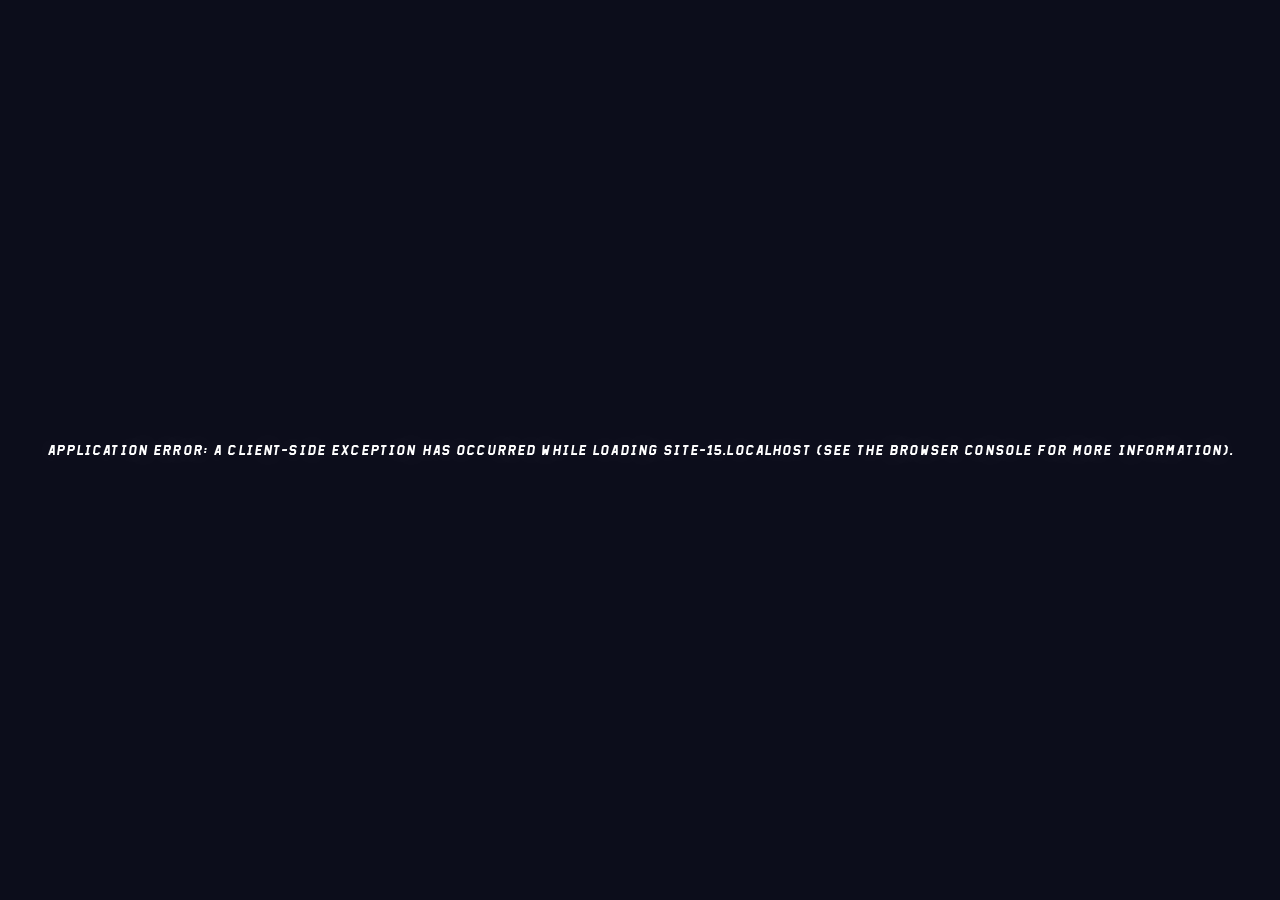
==== commit 07483b8c: "Hide header countdown and sound controls across site" ====
--- a/demo/index.html
+++ b/demo/index.html
@@ -1 +1 @@
-<!DOCTYPE html><!--JYeI1JQPAxYSqyUXKPtal--><html lang="en"><head><meta charSet="utf-8"/><meta name="viewport" content="width=device-width, initial-scale=1"/><link rel="preload" as="image" href="../viceframe-logo.png"/><link rel="preload" as="image" href="../viceframe-logo.png?v=2"/><link rel="preload" as="image" imageSrcSet="../viceframe-art/game-10-bayfront-960.jpg 960w, ../viceframe-art/game-10-bayfront-1440.jpg 1440w, ../viceframe-art/game-10-bayfront-1672.jpg 1672w" imageSizes="(max-width: 767px) 130vw, 120vw" fetchPriority="high"/><link rel="stylesheet" href="../_next/static/css/b32a3bf738845cd7-original.css?v=assets5" data-precedence="next"/><link rel="stylesheet" href="../_next/static/css/f9a9773fed847f67-original.css?v=assets5" data-precedence="next"/><link rel="stylesheet" href="../_next/static/css/81d1fb21fdbe2b61-original.css?v=assets5" data-precedence="next"/><link rel="preload" as="script" fetchPriority="low" href="../_next/static/chunks/webpack-08140e8320abeac0.js"/><script src="../_next/static/chunks/4bd1b696-409494caf8c83275.js" async=""></script><script src="../_next/static/chunks/255-0e1a61bb32380720.js" async=""></script><script src="../_next/static/chunks/main-app-f810cc9959894cd9.js" async=""></script><script src="../_next/static/chunks/239-ac729ad96040ad45.js" async=""></script><script src="../_next/static/chunks/176-25a1a5572a64546d.js" async=""></script><script src="../_next/static/chunks/344-5094b537470de176.js?v=viceframe-2" async=""></script><script src="../_next/static/chunks/908-8067cca6b13584b6.js" async=""></script><script src="../_next/static/chunks/app/page-d785309f84cf7e8a.js?v=viceframe-2" async=""></script><script src="../_next/static/chunks/app/layout-2463464e4d15f149.js?v=nav-relative" async=""></script><script src="../_next/static/chunks/app/demo/page-95701e246003ea18.js" async=""></script><link rel="preload" href="../fonts/nasduck-display.woff2" as="font" type="font/woff2" crossorigin="anonymous"/><link rel="preload" href="../fonts/nasduck-mono.woff2" as="font" type="font/woff2" crossorigin="anonymous"/><meta name="theme-color" content="#06112B"/><title>Demo. VICEFRAME</title><meta name="description" content="Aim at anything, press square, and the frame becomes the token image."/><meta name="application-name" content="VICEFRAME"/><link rel="manifest" href="../manifest.webmanifest"/><meta name="keywords" content="VICEFRAME,memecoins,GTA VI,Solana,PS5,Leonida,Vice City,overlay"/><meta name="robots" content="index, follow"/><link rel="canonical" href="/gta/"/><meta name="format-detection" content="telephone=no, address=no, email=no"/><meta property="og:title" content="Demo. VICEFRAME"/><meta property="og:description" content="Aim at anything, press square, and the frame becomes the token image."/><meta property="og:url" content="https://nasduck.org/demo/"/><meta property="og:site_name" content="VICEFRAME"/><meta property="og:locale" content="en_US"/><meta property="og:image" content="https://ghostxrun.github.io/gta/viceframe-logo.png"/><meta property="og:image:width" content="1200"/><meta property="og:image:height" content="600"/><meta property="og:image:type" content="image/jpeg"/><meta property="og:image:alt" content="VICEFRAME. Memecoins in GTA 6: the duck mark and the wordmark over a city skyline across the bay at sunset"/><meta property="og:type" content="website"/><meta name="twitter:card" content="summary_large_image"/><meta name="twitter:title" content="Demo. VICEFRAME"/><meta name="twitter:description" content="Aim at anything, press square, and the frame becomes the token image."/><meta name="twitter:image" content="https://ghostxrun.github.io/gta/viceframe-logo.png"/><meta name="twitter:image:width" content="1200"/><meta name="twitter:image:height" content="600"/><meta name="twitter:image:type" content="image/jpeg"/><meta name="twitter:image:alt" content="VICEFRAME. Memecoins in GTA 6: the duck mark and the wordmark over a city skyline across the bay at sunset"/><link rel="icon" href="../viceframe-logo.png" type="image/x-icon" sizes="16x16"/><link rel="icon" href="../viceframe-logo.png" sizes="any"/><link rel="icon" href="../viceframe-logo.png" type="image/png" sizes="96x96"/><link rel="apple-touch-icon" href="../viceframe-logo.png"/><noscript><style>[data-loader]{display:none!important}</style></noscript><script src="../_next/static/chunks/polyfills-42372ed130431b0a.js" noModule=""></script></head><body><div hidden=""><!--$--><!--/$--></div><div class="Loader_page__dsdg_"><a class="skip" href="index.html#main">Skip to content</a><header class="Header_root__NyHdN" data-open="false"><div class="container Header_inner__DLT3k"><a class="Header_logo____uDV" aria-label="VICEFRAME home" href="../index.html"><img alt="VICEFRAME" width="28" height="28" decoding="async" data-nimg="1" class="screen-mark" style="color:transparent" src="../viceframe-logo.png"/><span class="print-logo" aria-hidden="true"></span></a><span class="Countdown_root__Cqxu_ Countdown_chip__43_if Header_countdown__xpw0k" role="timer" aria-label="Time until 19 November 2026"><i class="Countdown_dot__lU3tY" aria-hidden="true"></i><span class="Countdown_unit__dpjVp"><b>00</b><i>d</i></span><span class="Countdown_unit__dpjVp"><b>00</b><i>h</i></span><span class="Countdown_unit__dpjVp"><b>00</b><i>m</i></span><span class="Countdown_unit__dpjVp"><b>00</b><i>s</i></span></span><button class="Header_menu__0AeTE" type="button" aria-expanded="false" aria-controls="header-panel">Menu</button><div class="Header_panel__W46Qb" id="header-panel"><nav class="Header_nav__tNWGY" aria-label="Primary"><a href="../install/">Install</a><a aria-current="page" href="../demo/">Demo</a><a href="../markets/">Markets</a><a href="../docs/">Docs</a><a href="https://github.com/GHOSTXrun/gta" target="_blank" rel="noopener noreferrer">GitHub</a></nav><div class="Header_sound__80nA8"><button class="SoundToggle_root__4PpGr" type="button" aria-pressed="true" aria-label="Sound"><span class="SoundToggle_bars__EtgU1" aria-hidden="true"><i></i><i></i><i></i><i></i></span><span class="SoundToggle_label__hBJUl" aria-hidden="true">On</span></button></div><button class="Button_btn__WOgGk Button_primary__zsboU Button_sm__yrR9P Header_connect__j0zs7" type="button" data-magnetic="true">Connect</button></div></div></header><main id="main"><h1 class="sr-only">The VICEFRAME overlay</h1><section class="DemoStage_stage__ioQdy" data-variant="full" data-phase="idle" data-own-cursor="true" aria-label="The overlay. Aim at a target and press Enter to capture it."><div class="DemoStage_pan__w5vRd"><div class="DemoStage_world__a9wUd" style="--ar:1.7777777777777777"><img class="DemoStage_still__wdJkG" src="../viceframe-art/game-10-bayfront-1672.jpg" srcSet="../viceframe-art/game-10-bayfront-960.jpg 960w, ../viceframe-art/game-10-bayfront-1440.jpg 1440w, ../viceframe-art/game-10-bayfront-1672.jpg 1672w" sizes="(max-width: 767px) 130vw, 120vw" width="3840" height="2160" alt="A lit tower over the bay at sunset: a helicopter in the clouds, a ferris wheel, a marina, yachts on the water" loading="eager" fetchPriority="high" decoding="async" draggable="false"/><button type="button" data-spot="heli" class="DemoStage_spot__EWwKN  " style="left:62%;top:22%;width:9%" aria-label="Helicopter. Capture"></button><button type="button" data-spot="crown" class="DemoStage_spot__EWwKN  " style="left:17%;top:5.5%;width:8%" aria-label="Tower crown. Capture"></button><button type="button" data-spot="orb" class="DemoStage_spot__EWwKN  " style="left:21.3%;top:28.5%;width:5.2%" aria-label="Rooftop orb. Capture"></button><button type="button" data-spot="pad" class="DemoStage_spot__EWwKN  " style="left:32.5%;top:25.5%;width:5.2%" aria-label="Helipad. Capture"></button><button type="button" data-spot="window" class="DemoStage_spot__EWwKN  " style="left:34.5%;top:54%;width:7%" aria-label="Lit windows. Capture"></button><button type="button" data-spot="wheel" class="DemoStage_spot__EWwKN  " style="left:52.5%;top:60%;width:7%" aria-label="Ferris wheel. Capture"></button><button type="button" data-spot="marina" class="DemoStage_spot__EWwKN  " style="left:43.5%;top:67%;width:6%" aria-label="Marina. Capture"></button><button type="button" data-spot="skyline" class="DemoStage_spot__EWwKN  " style="left:84%;top:52%;width:9%" aria-label="Skyline. Capture"></button><button type="button" data-spot="sunset" class="DemoStage_spot__EWwKN  " style="left:86%;top:37%;width:9%" aria-label="Sunset. Capture"></button><button type="button" data-spot="boat" class="DemoStage_spot__EWwKN  " style="left:79.5%;top:71%;width:5.2%" aria-label="Speedboat. Capture"></button><button type="button" data-spot="yacht" class="DemoStage_spot__EWwKN  " style="left:92%;top:71%;width:5.6%" aria-label="Yacht. Capture"></button><button type="button" data-spot="stage" class="DemoStage_spot__EWwKN  " style="left:64.5%;top:85%;width:8%" aria-label="Amphitheatre. Capture"></button><button type="button" data-spot="vent" class="DemoStage_spot__EWwKN  " style="left:80%;top:86%;width:6.4%" aria-label="Rooftop vent. Capture"></button><button type="button" data-spot="sign" class="DemoStage_spot__EWwKN  " style="left:36.3%;top:96%;width:6%" aria-label="Tower sign. Capture"></button><div class="DemoStage_reticle__Rau3o" aria-hidden="true"></div></div></div><div class="DemoStage_hud__L6fwo"><p class="DemoStage_tag__vUn0Y"><b>Scene detected</b><span>Vice City</span></p><p class="DemoStage_hint__lWsbn">Aim at anything</p><p class="sr-only" role="status" aria-live="polite"></p><button class="DemoStage_reset__EYwzA" type="button" aria-label="Reset the overlay"></button><ul class="DemoStage_legend__Y7S5O" aria-label="Controls"><li><span class="Glyph_glyph__I3lG5 Glyph_square__4rEXS" role="img" aria-label="square"></span> Capture</li><li><span class="Glyph_glyph__I3lG5 Glyph_cross__m9yr4" role="img" aria-label="cross"></span> Confirm</li><li><span class="Glyph_glyph__I3lG5 Glyph_circle__0fNns" role="img" aria-label="circle"></span> Cancel</li><li><span class="Glyph_glyph__I3lG5 Glyph_triangle__ktpIf" role="img" aria-label="triangle"></span> Details</li></ul><div class="DemoStage_strip__lpz4_"><div class="StillStrip_root__yRwB3" data-dragging="false" data-start="true" data-end="false" role="group" aria-label="Choose a still"><button class="StillStrip_arrow__RNacA StillStrip_prev__V2CIT" type="button" aria-label="Earlier stills" disabled=""></button><div class="StillStrip_track__gncGa" data-lenis-prevent="true"><button type="button" class="StillStrip_tile__aDXQG" data-still="bayfront" aria-pressed="true" aria-label="Vice City"><img alt="" draggable="false" loading="lazy" width="132" height="74" decoding="async" data-nimg="1" style="color:transparent" src="../viceframe-art/game-10-bayfront-420.jpg"/><span class="StillStrip_caption__ynbCU" aria-hidden="true"><i>01</i>Vice City</span></button><button type="button" class="StillStrip_tile__aDXQG" data-still="keys" aria-pressed="false" aria-label="Leonida Keys"><img alt="" draggable="false" loading="lazy" width="132" height="74" decoding="async" data-nimg="1" style="color:transparent" src="../viceframe-art/shore-420.jpg"/><span class="StillStrip_caption__ynbCU" aria-hidden="true"><i>02</i>Leonida Keys</span></button><button type="button" class="StillStrip_tile__aDXQG" data-still="port" aria-pressed="false" aria-label="Port Gellhorn"><img alt="" draggable="false" loading="lazy" width="132" height="74" decoding="async" data-nimg="1" style="color:transparent" src="../viceframe-art/game-10-bayfront-420.jpg"/><span class="StillStrip_caption__ynbCU" aria-hidden="true"><i>03</i>Port Gellhorn</span></button><button type="button" class="StillStrip_tile__aDXQG" data-still="swamp" aria-pressed="false" aria-label="Grassrivers"><img alt="" draggable="false" loading="lazy" width="132" height="74" decoding="async" data-nimg="1" style="color:transparent" src="../viceframe-art/shore-420.jpg"/><span class="StillStrip_caption__ynbCU" aria-hidden="true"><i>04</i>Grassrivers</span></button><button type="button" class="StillStrip_tile__aDXQG" data-still="downtown" aria-pressed="false" aria-label="Downtown"><img alt="" draggable="false" loading="lazy" width="132" height="74" decoding="async" data-nimg="1" style="color:transparent" src="../viceframe-art/avenue-420.jpg"/><span class="StillStrip_caption__ynbCU" aria-hidden="true"><i>05</i>Downtown</span></button><button type="button" class="StillStrip_tile__aDXQG" data-still="harbor" aria-pressed="false" aria-label="Vice Port"><img alt="" draggable="false" loading="lazy" width="132" height="74" decoding="async" data-nimg="1" style="color:transparent" src="../viceframe-art/game-10-bayfront-420.jpg"/><span class="StillStrip_caption__ynbCU" aria-hidden="true"><i>06</i>Vice Port</span></button></div><button class="StillStrip_arrow__RNacA undefined" type="button" aria-label="More stills"></button></div></div><div class="DemoStage_dock__DLdbN"></div></div></section><!--$--><!--/$--></main><footer class="Footer_root__67FAy"><div class="container Footer_inner__vtL_T"><a class="Footer_brand__0rdww" aria-label="VICEFRAME home" href="../index.html"><img alt="VICEFRAME" loading="lazy" width="26" height="26" decoding="async" data-nimg="1" style="color:transparent" src="../viceframe-logo.png"/><img alt="" loading="lazy" width="108" height="18" decoding="async" data-nimg="1" class="Footer_wordmark__BU8GA" style="color:transparent" src="../viceframe-wordmark.svg"/></a><nav class="Footer_links__cFiYr" aria-label="More"><a href="../ps5/index.html">PS5</a></nav></div></footer><div class="Effects_progress__TQAcM" aria-hidden="true"></div><div class="Effects_flare__AmwOz" aria-hidden="true"></div><div class="Effects_cursor__OzAyl" aria-hidden="true"></div></div><div class="Loader_root__wuRCq" data-loader="true" data-phase="running" role="status" aria-live="polite" aria-hidden="false" style="--floor:1200ms"><span class="sr-only">Loading</span><div class="Loader_stage__BRGLH"><img alt="" width="150" height="150" decoding="async" data-nimg="1" class="Loader_duck__el8zU" style="color:transparent" src="../viceframe-logo.png?v=2"/></div><img alt="" aria-hidden="true" loading="lazy" width="120" height="20" decoding="async" data-nimg="1" class="Loader_wordmark__6u_rJ" style="color:transparent" src="../viceframe-wordmark.svg"/></div><script src="../_next/static/chunks/webpack-08140e8320abeac0.js" id="_R_" async=""></script><script>(self.__next_f=self.__next_f||[]).push([0])</script><script>self.__next_f.push([1,"1:\"$Sreact.fragment\"\n2:I[11457,[\"239\",\"static/chunks/239-ac729ad96040ad45.js?dpl=dpl_CNN5U6Zg6uqFDcREXkoUifTvRxAW\",\"176\",\"static/chunks/176-25a1a5572a64546d.js?dpl=dpl_CNN5U6Zg6uqFDcREXkoUifTvRxAW\",\"344\",\"static/chunks/344-5094b537470de176.js?dpl=dpl_CNN5U6Zg6uqFDcREXkoUifTvRxAW\",\"908\",\"static/chunks/908-8067cca6b13584b6.js?dpl=dpl_CNN5U6Zg6uqFDcREXkoUifTvRxAW\",\"974\",\"static/chunks/app/page-d785309f84cf7e8a.js?dpl=dpl_CNN5U6Zg6uqFDcREXkoUifTvRxAW\"],\"LoaderProvider\"]\n3:I[99534,[\"239\",\"static/chunks/239-ac729ad96040ad45.js?dpl=dpl_CNN5U6Zg6uqFDcREXkoUifTvRxAW\",\"176\",\"static/chunks/176-25a1a5572a64546d.js?dpl=dpl_CNN5U6Zg6uqFDcREXkoUifTvRxAW\",\"344\",\"static/chunks/344-5094b537470de176.js?dpl=dpl_CNN5U6Zg6uqFDcREXkoUifTvRxAW\",\"177\",\"static/chunks/app/layout-2463464e4d15f149.js?v=nav-relative?dpl=dpl_CNN5U6Zg6uqFDcREXkoUifTvRxAW\"],\"Header\"]\n4:I[9766,[],\"\"]\n5:I[98924,[],\"\"]\n6:I[11457,[\"239\",\"static/chunks/239-ac729ad96040ad45.js?dpl=dpl_CNN5U6Zg6uqFDcREXkoUifTvRxAW\",\"176\",\"static/chunks/176-25a1a5572a64546d.js?dpl=dpl_CNN5U6Zg6uqFDcREXkoUifTvRxAW\",\"344\",\"static/chunks/344-5094b537470de176.js?dpl=dpl_CNN5U6Zg6uqFDcREXkoUifTvRxAW\",\"908\",\"static/chunks/908-8067cca6b13584b6.js?dpl=dpl_CNN5U6Zg6uqFDcREXkoUifTvRxAW\",\"974\",\"static/chunks/app/page-d785309f84cf7e8a.js?dpl=dpl_CNN5U6Zg6uqFDcREXkoUifTvRxAW\"],\"RouteLink\"]\n7:I[81356,[\"239\",\"static/chunks/239-ac729ad96040ad45.js?dpl=dpl_CNN5U6Zg6uqFDcREXkoUifTvRxAW\",\"176\",\"static/chunks/176-25a1a5572a64546d.js?dpl=dpl_CNN5U6Zg6uqFDcREXkoUifTvRxAW\",\"344\",\"static/chunks/344-5094b537470de176.js?dpl=dpl_CNN5U6Zg6uqFDcREXkoUifTvRxAW\",\"908\",\"static/chunks/908-8067cca6b13584b6.js?dpl=dpl_CNN5U6Zg6uqFDcREXkoUifTvRxAW\",\"974\",\"static/chunks/app/page-d785309f84cf7e8a.js?dpl=dpl_CNN5U6Zg6uqFDcREXkoUifTvRxAW\"],\"Image\"]\n8:I[44395,[\"239\",\"static/chunks/239-ac729ad96040ad45.js?dpl=dpl_CNN5U6Zg6uqFDcREXkoUifTvRxAW\",\"176\",\"static/chunks/176-25a1a5572a64546d.js?dpl=dpl_CNN5U6Zg6uqFDcREXkoUifTvRxAW\",\"344\",\"static/chunks/344-5094b537470de176.js?dpl=dpl_CNN5U6Zg6uqFDcREXkoUifTvRxAW\",\"177\",\"static/chunks/app/layout-24634"])</script><script>self.__next_f.push([1,"64e4d15f149.js?dpl=dpl_CNN5U6Zg6uqFDcREXkoUifTvRxAW\"],\"Effects\"]\nc:I[57150,[],\"\"]\n:HL[\"../_next/static/css/b32a3bf738845cd7-original.css?v=assets5?dpl=dpl_CNN5U6Zg6uqFDcREXkoUifTvRxAW\",\"style\"]\n:HL[\"../_next/static/css/f9a9773fed847f67-original.css?v=assets5?dpl=dpl_CNN5U6Zg6uqFDcREXkoUifTvRxAW\",\"style\"]\n:HL[\"../_next/static/css/81d1fb21fdbe2b61-original.css?v=assets5?dpl=dpl_CNN5U6Zg6uqFDcREXkoUifTvRxAW\",\"style\"]\n"])</script><script>self.__next_f.push([1,"0:{\"P\":null,\"b\":\"JYeI1JQPAxYSqyUXKPtal\",\"p\":\"\",\"c\":[\"\",\"demo\",\"\"],\"i\":false,\"f\":[[[\"\",{\"children\":[\"demo\",{\"children\":[\"__PAGE__\",{}]}]},\"$undefined\",\"$undefined\",true],[\"\",[\"$\",\"$1\",\"c\",{\"children\":[[[\"$\",\"link\",\"0\",{\"rel\":\"stylesheet\",\"href\":\"../_next/static/css/b32a3bf738845cd7-original.css?v=assets5?dpl=dpl_CNN5U6Zg6uqFDcREXkoUifTvRxAW\",\"precedence\":\"next\",\"crossOrigin\":\"$undefined\",\"nonce\":\"$undefined\"}],[\"$\",\"link\",\"1\",{\"rel\":\"stylesheet\",\"href\":\"../_next/static/css/f9a9773fed847f67-original.css?v=assets5?dpl=dpl_CNN5U6Zg6uqFDcREXkoUifTvRxAW\",\"precedence\":\"next\",\"crossOrigin\":\"$undefined\",\"nonce\":\"$undefined\"}],[\"$\",\"link\",\"2\",{\"rel\":\"stylesheet\",\"href\":\"../_next/static/css/81d1fb21fdbe2b61-original.css?v=assets5?dpl=dpl_CNN5U6Zg6uqFDcREXkoUifTvRxAW\",\"precedence\":\"next\",\"crossOrigin\":\"$undefined\",\"nonce\":\"$undefined\"}]],[\"$\",\"html\",null,{\"lang\":\"en\",\"children\":[[\"$\",\"head\",null,{\"children\":[[\"$\",\"link\",null,{\"rel\":\"preload\",\"href\":\"../fonts/nasduck-display.woff2\",\"as\":\"font\",\"type\":\"font/woff2\",\"crossOrigin\":\"anonymous\"}],[\"$\",\"link\",null,{\"rel\":\"preload\",\"href\":\"../fonts/nasduck-mono.woff2\",\"as\":\"font\",\"type\":\"font/woff2\",\"crossOrigin\":\"anonymous\"}],[\"$\",\"noscript\",null,{\"children\":[\"$\",\"style\",null,{\"children\":\"[data-loader]{display:none!important}\"}]}]]}],[\"$\",\"body\",null,{\"children\":[\"$\",\"$L2\",null,{\"children\":[[\"$\",\"a\",null,{\"className\":\"skip\",\"href\":\"#main\",\"children\":\"Skip to content\"}],[\"$\",\"$L3\",null,{}],[\"$\",\"main\",null,{\"id\":\"main\",\"children\":[\"$\",\"$L4\",null,{\"parallelRouterKey\":\"children\",\"error\":\"$undefined\",\"errorStyles\":\"$undefined\",\"errorScripts\":\"$undefined\",\"template\":[\"$\",\"$L5\",null,{}],\"templateStyles\":\"$undefined\",\"templateScripts\":\"$undefined\",\"notFound\":[[\"$\",\"section\",null,{\"className\":\"not-found_root__xij08\",\"aria-labelledby\":\"nf-title\",\"children\":[[\"$\",\"div\",null,{\"className\":\"Atmos_sky__tWo7i\",\"aria-hidden\":\"true\",\"data-deco\":true,\"children\":[null,[\"$\",\"i\",null,{\"className\":\"Atmos_strip__eyE6i Atmos_cloudsFar__77_UT Atmos_high__1I5xx\"}],[\"$\",\"i\",null,{\"className\":\"Atmos_rise__zhHNm Atmos_dust__ty_38\"}]]}],[\"$\",\"div\",null,{\"className\":\"container not-found_layout__DF6cZ\",\"children\":[[\"$\",\"div\",null,{\"className\":\"not-found_inner__oPGqn\",\"children\":[[\"$\",\"p\",null,{\"className\":\"eyebrow\",\"children\":\"Error 404\"}],[\"$\",\"h1\",null,{\"id\":\"nf-title\",\"children\":\"Lost in Leonida\"}],[\"$\",\"$L6\",null,{\"className\":\"Button_btn__WOgGk Button_primary__zsboU\",\"href\":\"/\",\"data-magnetic\":true,\"children\":\"Back to the terminal\"}]]}],[\"$\",\"div\",null,{\"className\":\"not-found_duck__lvN_o\",\"children\":[[\"$\",\"span\",null,{\"className\":\"not-found_ripple__AEDfs\",\"aria-hidden\":\"true\"}],[\"$\",\"$L7\",null,{\"className\":\"not-found_sticker__CusaA\",\"src\":\"../viceframe-logo.png\",\"width\":320,\"height\":320,\"alt\":\"\",\"priority\":true}]]}]]}],[\"$\",\"span\",null,{\"className\":\"not-found_prints__mZr2H\",\"aria-hidden\":\"true\"}],[\"$\",\"div\",null,{\"className\":\"Atmos_petals__HSEf1\",\"aria-hidden\":\"true\",\"data-deco\":true,\"children\":[[\"$\",\"i\",\"1\",{\"style\":{\"left\":\"6%\",\"width\":\"22px\",\"height\":\"22px\",\"--img\":\"url(\\\"../assets/v2/fx/dust.webp\\\")\",\"--d\":\"26s\",\"--w\":\"-3s\",\"--sway\":\"9vw\"}}],[\"$\",\"i\",\"11\",{\"style\":{\"left\":\"19%\",\"width\":\"18px\",\"height\":\"18px\",\"--img\":\"url(\\\"../assets/v2/fx/dust.webp\\\")\",\"--d\":\"34s\",\"--w\":\"-19s\",\"--sway\":\"-6vw\"}}],[\"$\",\"i\",\"14\",{\"style\":{\"left\":\"33%\",\"width\":\"16px\",\"height\":\"16px\",\"--img\":\"url(\\\"../assets/v2/fx/dust.webp\\\")\",\"--d\":\"29s\",\"--w\":\"-11s\",\"--sway\":\"12vw\"}}],[\"$\",\"i\",\"6\",{\"style\":{\"left\":\"52%\",\"width\":\"24px\",\"height\":\"24px\",\"--img\":\"url(\\\"../assets/v2/fx/dust.webp\\\")\",\"--d\":\"31s\",\"--w\":\"-24s\",\"--sway\":\"-8vw\"}}],[\"$\",\"i\",\"9\",{\"style\":{\"left\":\"68%\",\"width\":\"15px\",\"height\":\"15px\",\"--img\":\"url(\\\"../assets/v2/fx/dust.webp\\\")\",\"--d\":\"37s\",\"--w\":\"-7s\",\"--sway\":\"7vw\"}}],[\"$\",\"i\",\"3\",{\"style\":{\"left\":\"81%\",\"width\":\"20px\",\"height\":\"20px\",\"--img\":\"url(\\\"../assets/v2/fx/dust.webp\\\")\",\"--d\":\"28s\",\"--w\":\"-15s\",\"--sway\":\"-11vw\"}}],[\"$\",\"i\",\"16\",{\"style\":{\"left\":\"93%\",\"width\":\"17px\",\"height\":\"17px\",\"--img\":\"url(\\\"../assets/v2/fx/dust.webp\\\")\",\"--d\":\"33s\",\"--w\":\"-28s\",\"--sway\":\"-5vw\"}}]]}]]}],[]],\"forbidden\":\"$undefined\",\"unauthorized\":\"$undefined\"}]}],[\"$\",\"footer\",null,{\"className\":\"Footer_root__67FAy\",\"children\":[\"$\",\"div\",null,{\"className\":\"container Footer_inner__vtL_T\",\"children\":[[\"$\",\"$L6\",null,{\"className\":\"Footer_brand__0rdww\",\"href\":\"/\",\"aria-label\":\"VICEFRAME home\",\"children\":[[\"$\",\"$L7\",null,{\"src\":\"../viceframe-logo.png\",\"width\":26,\"height\":26,\"alt\":\"VICEFRAME\"}],[\"$\",\"$L7\",null,{\"className\":\"Footer_wordmark__BU8GA\",\"src\":\"../viceframe-wordmark.svg\",\"width\":108,\"height\":18,\"alt\":\"\"}]]}],[\"$\",\"nav\",null,{\"className\":\"Footer_links__cFiYr\",\"aria-label\":\"More\",\"children\":[[\"$\",\"$L6\",\"/ps5/\",{\"href\":\"/gta/ps5/\",\"children\":\"PS5\"}]]}]]}]}],[\"$\",\"$L8\",null,{}]]}]}]]}]]}],{\"children\":[\"demo\",[\"$\",\"$1\",\"c\",{\"children\":[null,[\"$\",\"$L4\",null,{\"parallelRouterKey\":\"children\",\"error\":\"$undefined\",\"errorStyles\":\"$undefined\",\"errorScripts\":\"$undefined\",\"template\":[\"$\",\"$L5\",null,{}],\"templateStyles\":\"$undefined\",\"templateScripts\":\"$undefined\",\"notFound\":\"$undefined\",\"forbidden\":\"$undefined\",\"unauthorized\":\"$undefined\"}]]}],{\"children\":[\"__PAGE__\",[\"$\",\"$1\",\"c\",{\"children\":[[[\"$\",\"h1\",null,{\"className\":\"sr-only\",\"children\":\"The VICEFRAME overlay\"}],\"$L9\"],null,\"$La\"]}],{},null,false]},null,false]},null,false],\"$Lb\",false]],\"m\":\"$undefined\",\"G\":[\"$c\",[]],\"s\":false,\"S\":true}\n"])</script><script>self.__next_f.push([1,"d:I[54908,[\"239\",\"static/chunks/239-ac729ad96040ad45.js?dpl=dpl_CNN5U6Zg6uqFDcREXkoUifTvRxAW\",\"176\",\"static/chunks/176-25a1a5572a64546d.js?dpl=dpl_CNN5U6Zg6uqFDcREXkoUifTvRxAW\",\"344\",\"static/chunks/344-5094b537470de176.js?dpl=dpl_CNN5U6Zg6uqFDcREXkoUifTvRxAW\",\"908\",\"static/chunks/908-8067cca6b13584b6.js?dpl=dpl_CNN5U6Zg6uqFDcREXkoUifTvRxAW\",\"436\",\"static/chunks/app/demo/page-95701e246003ea18.js?dpl=dpl_CNN5U6Zg6uqFDcREXkoUifTvRxAW\"],\"DemoStage\"]\ne:I[24431,[],\"OutletBoundary\"]\n10:I[15278,[],\"AsyncMetadataOutlet\"]\n12:I[24431,[],\"ViewportBoundary\"]\n14:I[24431,[],\"MetadataBoundary\"]\n15:\"$Sreact.suspense\"\n9:[\"$\",\"$Ld\",null,{\"variant\":\"full\"}]\na:[\"$\",\"$Le\",null,{\"children\":[\"$Lf\",[\"$\",\"$L10\",null,{\"promise\":\"$@11\"}]]}]\nb:[\"$\",\"$1\",\"h\",{\"children\":[null,[[\"$\",\"$L12\",null,{\"children\":\"$L13\"}],null],[\"$\",\"$L14\",null,{\"children\":[\"$\",\"div\",null,{\"hidden\":true,\"children\":[\"$\",\"$15\",null,{\"fallback\":null,\"children\":\"$L16\"}]}]}]]}]\n"])</script><script>self.__next_f.push([1,"13:[[\"$\",\"meta\",\"0\",{\"charSet\":\"utf-8\"}],[\"$\",\"meta\",\"1\",{\"name\":\"viewport\",\"content\":\"width=device-width, initial-scale=1\"}],[\"$\",\"meta\",\"2\",{\"name\":\"theme-color\",\"content\":\"#06112B\"}]]\nf:null\n"])</script><script>self.__next_f.push([1,"17:I[80622,[],\"IconMark\"]\n"])</script><script>self.__next_f.push([1,"11:{\"metadata\":[[\"$\",\"title\",\"0\",{\"children\":\"Demo. VICEFRAME\"}],[\"$\",\"meta\",\"1\",{\"name\":\"description\",\"content\":\"Aim at anything, press square, and the frame becomes the token image.\"}],[\"$\",\"meta\",\"2\",{\"name\":\"application-name\",\"content\":\"VICEFRAME\"}],[\"$\",\"link\",\"3\",{\"rel\":\"manifest\",\"href\":\"/manifest.webmanifest\",\"crossOrigin\":\"$undefined\"}],[\"$\",\"meta\",\"4\",{\"name\":\"keywords\",\"content\":\"VICEFRAME,memecoins,GTA VI,Solana,PS5,Leonida,Vice City,overlay\"}],[\"$\",\"meta\",\"5\",{\"name\":\"robots\",\"content\":\"index, follow\"}],[\"$\",\"link\",\"6\",{\"rel\":\"canonical\",\"href\":\"https://nasduck.org/demo/\"}],[\"$\",\"meta\",\"7\",{\"name\":\"format-detection\",\"content\":\"telephone=no, address=no, email=no\"}],[\"$\",\"meta\",\"8\",{\"property\":\"og:title\",\"content\":\"Demo. VICEFRAME\"}],[\"$\",\"meta\",\"9\",{\"property\":\"og:description\",\"content\":\"Aim at anything, press square, and the frame becomes the token image.\"}],[\"$\",\"meta\",\"10\",{\"property\":\"og:url\",\"content\":\"https://nasduck.org/demo/\"}],[\"$\",\"meta\",\"11\",{\"property\":\"og:site_name\",\"content\":\"VICEFRAME\"}],[\"$\",\"meta\",\"12\",{\"property\":\"og:locale\",\"content\":\"en_US\"}],[\"$\",\"meta\",\"13\",{\"property\":\"og:image\",\"content\":\"https://ghostxrun.github.io/gta/viceframe-logo.png\"}],[\"$\",\"meta\",\"14\",{\"property\":\"og:image:width\",\"content\":\"1200\"}],[\"$\",\"meta\",\"15\",{\"property\":\"og:image:height\",\"content\":\"600\"}],[\"$\",\"meta\",\"16\",{\"property\":\"og:image:type\",\"content\":\"image/jpeg\"}],[\"$\",\"meta\",\"17\",{\"property\":\"og:image:alt\",\"content\":\"VICEFRAME. Memecoins in GTA 6: the duck mark and the wordmark over a city skyline across the bay at sunset\"}],[\"$\",\"meta\",\"18\",{\"property\":\"og:type\",\"content\":\"website\"}],[\"$\",\"meta\",\"19\",{\"name\":\"twitter:card\",\"content\":\"summary_large_image\"}],[\"$\",\"meta\",\"20\",{\"name\":\"twitter:title\",\"content\":\"Demo. VICEFRAME\"}],[\"$\",\"meta\",\"21\",{\"name\":\"twitter:description\",\"content\":\"Aim at anything, press square, and the frame becomes the token image.\"}],[\"$\",\"meta\",\"22\",{\"name\":\"twitter:image\",\"content\":\"https://ghostxrun.github.io/gta/viceframe-logo.png\"}],[\"$\",\"meta\",\"23\",{\"name\":\"twitter:image:width\",\"content\":\"1200\"}],[\"$\",\"meta\",\"24\",{\"name\":\"twitter:image:height\",\"content\":\"600\"}],[\"$\",\"meta\",\"25\",{\"name\":\"twitter:image:type\",\"content\":\"image/jpeg\"}],[\"$\",\"meta\",\"26\",{\"name\":\"twitter:image:alt\",\"content\":\"VICEFRAME. Memecoins in GTA 6: the duck mark and the wordmark over a city skyline across the bay at sunset\"}],[\"$\",\"link\",\"27\",{\"rel\":\"icon\",\"href\":\"/favicon.ico\",\"type\":\"image/x-icon\",\"sizes\":\"16x16\"}],[\"$\",\"link\",\"28\",{\"rel\":\"icon\",\"href\":\"/favicon.ico\",\"sizes\":\"any\"}],[\"$\",\"link\",\"29\",{\"rel\":\"icon\",\"href\":\"../viceframe-logo.png\",\"type\":\"image/png\",\"sizes\":\"96x96\"}],[\"$\",\"link\",\"30\",{\"rel\":\"apple-touch-icon\",\"href\":\"../viceframe-logo.png\"}],[\"$\",\"$L17\",\"31\",{}]],\"error\":null,\"digest\":\"$undefined\"}\n"])</script><script>self.__next_f.push([1,"16:\"$11:metadata\"\n"])</script></body></html>+<!DOCTYPE html><!--JYeI1JQPAxYSqyUXKPtal--><html lang="en"><head><meta charSet="utf-8"/><meta name="viewport" content="width=device-width, initial-scale=1"/><link rel="preload" as="image" href="../viceframe-logo.png"/><link rel="preload" as="image" href="../viceframe-logo.png?v=2"/><link rel="preload" as="image" imageSrcSet="../viceframe-art/game-10-bayfront-960.jpg 960w, ../viceframe-art/game-10-bayfront-1440.jpg 1440w, ../viceframe-art/game-10-bayfront-1672.jpg 1672w" imageSizes="(max-width: 767px) 130vw, 120vw" fetchPriority="high"/><link rel="stylesheet" href="../_next/static/css/b32a3bf738845cd7-original.css?v=assets5" data-precedence="next"/><link rel="stylesheet" href="../_next/static/css/f9a9773fed847f67-original.css?v=assets5" data-precedence="next"/><link rel="stylesheet" href="../_next/static/css/81d1fb21fdbe2b61-original.css?v=assets5" data-precedence="next"/><link rel="preload" as="script" fetchPriority="low" href="../_next/static/chunks/webpack-08140e8320abeac0.js"/><script src="../_next/static/chunks/4bd1b696-409494caf8c83275.js" async=""></script><script src="../_next/static/chunks/255-0e1a61bb32380720.js" async=""></script><script src="../_next/static/chunks/main-app-f810cc9959894cd9.js" async=""></script><script src="../_next/static/chunks/239-ac729ad96040ad45.js" async=""></script><script src="../_next/static/chunks/176-25a1a5572a64546d.js" async=""></script><script src="../_next/static/chunks/344-5094b537470de176.js?v=viceframe-2" async=""></script><script src="../_next/static/chunks/908-8067cca6b13584b6.js" async=""></script><script src="../_next/static/chunks/app/page-d785309f84cf7e8a.js?v=viceframe-2" async=""></script><script src="../_next/static/chunks/app/layout-2463464e4d15f149.js?v=nav-relative" async=""></script><script src="../_next/static/chunks/app/demo/page-95701e246003ea18.js" async=""></script><link rel="preload" href="../fonts/nasduck-display.woff2" as="font" type="font/woff2" crossorigin="anonymous"/><link rel="preload" href="../fonts/nasduck-mono.woff2" as="font" type="font/woff2" crossorigin="anonymous"/><meta name="theme-color" content="#06112B"/><title>Demo. VICEFRAME</title><meta name="description" content="Aim at anything, press square, and the frame becomes the token image."/><meta name="application-name" content="VICEFRAME"/><link rel="manifest" href="../manifest.webmanifest"/><meta name="keywords" content="VICEFRAME,memecoins,GTA VI,Solana,PS5,Leonida,Vice City,overlay"/><meta name="robots" content="index, follow"/><link rel="canonical" href="/gta/"/><meta name="format-detection" content="telephone=no, address=no, email=no"/><meta property="og:title" content="Demo. VICEFRAME"/><meta property="og:description" content="Aim at anything, press square, and the frame becomes the token image."/><meta property="og:url" content="https://nasduck.org/demo/"/><meta property="og:site_name" content="VICEFRAME"/><meta property="og:locale" content="en_US"/><meta property="og:image" content="https://ghostxrun.github.io/gta/viceframe-logo.png"/><meta property="og:image:width" content="1200"/><meta property="og:image:height" content="600"/><meta property="og:image:type" content="image/jpeg"/><meta property="og:image:alt" content="VICEFRAME. Memecoins in GTA 6: the duck mark and the wordmark over a city skyline across the bay at sunset"/><meta property="og:type" content="website"/><meta name="twitter:card" content="summary_large_image"/><meta name="twitter:title" content="Demo. VICEFRAME"/><meta name="twitter:description" content="Aim at anything, press square, and the frame becomes the token image."/><meta name="twitter:image" content="https://ghostxrun.github.io/gta/viceframe-logo.png"/><meta name="twitter:image:width" content="1200"/><meta name="twitter:image:height" content="600"/><meta name="twitter:image:type" content="image/jpeg"/><meta name="twitter:image:alt" content="VICEFRAME. Memecoins in GTA 6: the duck mark and the wordmark over a city skyline across the bay at sunset"/><link rel="icon" href="../viceframe-logo.png" type="image/x-icon" sizes="16x16"/><link rel="icon" href="../viceframe-logo.png" sizes="any"/><link rel="icon" href="../viceframe-logo.png" type="image/png" sizes="96x96"/><link rel="apple-touch-icon" href="../viceframe-logo.png"/><noscript><style>[data-loader]{display:none!important}</style></noscript><script src="../_next/static/chunks/polyfills-42372ed130431b0a.js" noModule=""></script><style>.Header_countdown__xpw0k,.Header_sound__80nA8{display:none!important}</style></head><body><div hidden=""><!--$--><!--/$--></div><div class="Loader_page__dsdg_"><a class="skip" href="index.html#main">Skip to content</a><header class="Header_root__NyHdN" data-open="false"><div class="container Header_inner__DLT3k"><a class="Header_logo____uDV" aria-label="VICEFRAME home" href="../index.html"><img alt="VICEFRAME" width="28" height="28" decoding="async" data-nimg="1" class="screen-mark" style="color:transparent" src="../viceframe-logo.png"/><span class="print-logo" aria-hidden="true"></span></a><span class="Countdown_root__Cqxu_ Countdown_chip__43_if Header_countdown__xpw0k" role="timer" aria-label="Time until 19 November 2026"><i class="Countdown_dot__lU3tY" aria-hidden="true"></i><span class="Countdown_unit__dpjVp"><b>00</b><i>d</i></span><span class="Countdown_unit__dpjVp"><b>00</b><i>h</i></span><span class="Countdown_unit__dpjVp"><b>00</b><i>m</i></span><span class="Countdown_unit__dpjVp"><b>00</b><i>s</i></span></span><button class="Header_menu__0AeTE" type="button" aria-expanded="false" aria-controls="header-panel">Menu</button><div class="Header_panel__W46Qb" id="header-panel"><nav class="Header_nav__tNWGY" aria-label="Primary"><a href="../install/">Install</a><a aria-current="page" href="../demo/">Demo</a><a href="../markets/">Markets</a><a href="../docs/">Docs</a><a href="https://github.com/GHOSTXrun/gta" target="_blank" rel="noopener noreferrer">GitHub</a></nav><div class="Header_sound__80nA8"><button class="SoundToggle_root__4PpGr" type="button" aria-pressed="true" aria-label="Sound"><span class="SoundToggle_bars__EtgU1" aria-hidden="true"><i></i><i></i><i></i><i></i></span><span class="SoundToggle_label__hBJUl" aria-hidden="true">On</span></button></div><button class="Button_btn__WOgGk Button_primary__zsboU Button_sm__yrR9P Header_connect__j0zs7" type="button" data-magnetic="true">Connect</button></div></div></header><main id="main"><h1 class="sr-only">The VICEFRAME overlay</h1><section class="DemoStage_stage__ioQdy" data-variant="full" data-phase="idle" data-own-cursor="true" aria-label="The overlay. Aim at a target and press Enter to capture it."><div class="DemoStage_pan__w5vRd"><div class="DemoStage_world__a9wUd" style="--ar:1.7777777777777777"><img class="DemoStage_still__wdJkG" src="../viceframe-art/game-10-bayfront-1672.jpg" srcSet="../viceframe-art/game-10-bayfront-960.jpg 960w, ../viceframe-art/game-10-bayfront-1440.jpg 1440w, ../viceframe-art/game-10-bayfront-1672.jpg 1672w" sizes="(max-width: 767px) 130vw, 120vw" width="3840" height="2160" alt="A lit tower over the bay at sunset: a helicopter in the clouds, a ferris wheel, a marina, yachts on the water" loading="eager" fetchPriority="high" decoding="async" draggable="false"/><button type="button" data-spot="heli" class="DemoStage_spot__EWwKN  " style="left:62%;top:22%;width:9%" aria-label="Helicopter. Capture"></button><button type="button" data-spot="crown" class="DemoStage_spot__EWwKN  " style="left:17%;top:5.5%;width:8%" aria-label="Tower crown. Capture"></button><button type="button" data-spot="orb" class="DemoStage_spot__EWwKN  " style="left:21.3%;top:28.5%;width:5.2%" aria-label="Rooftop orb. Capture"></button><button type="button" data-spot="pad" class="DemoStage_spot__EWwKN  " style="left:32.5%;top:25.5%;width:5.2%" aria-label="Helipad. Capture"></button><button type="button" data-spot="window" class="DemoStage_spot__EWwKN  " style="left:34.5%;top:54%;width:7%" aria-label="Lit windows. Capture"></button><button type="button" data-spot="wheel" class="DemoStage_spot__EWwKN  " style="left:52.5%;top:60%;width:7%" aria-label="Ferris wheel. Capture"></button><button type="button" data-spot="marina" class="DemoStage_spot__EWwKN  " style="left:43.5%;top:67%;width:6%" aria-label="Marina. Capture"></button><button type="button" data-spot="skyline" class="DemoStage_spot__EWwKN  " style="left:84%;top:52%;width:9%" aria-label="Skyline. Capture"></button><button type="button" data-spot="sunset" class="DemoStage_spot__EWwKN  " style="left:86%;top:37%;width:9%" aria-label="Sunset. Capture"></button><button type="button" data-spot="boat" class="DemoStage_spot__EWwKN  " style="left:79.5%;top:71%;width:5.2%" aria-label="Speedboat. Capture"></button><button type="button" data-spot="yacht" class="DemoStage_spot__EWwKN  " style="left:92%;top:71%;width:5.6%" aria-label="Yacht. Capture"></button><button type="button" data-spot="stage" class="DemoStage_spot__EWwKN  " style="left:64.5%;top:85%;width:8%" aria-label="Amphitheatre. Capture"></button><button type="button" data-spot="vent" class="DemoStage_spot__EWwKN  " style="left:80%;top:86%;width:6.4%" aria-label="Rooftop vent. Capture"></button><button type="button" data-spot="sign" class="DemoStage_spot__EWwKN  " style="left:36.3%;top:96%;width:6%" aria-label="Tower sign. Capture"></button><div class="DemoStage_reticle__Rau3o" aria-hidden="true"></div></div></div><div class="DemoStage_hud__L6fwo"><p class="DemoStage_tag__vUn0Y"><b>Scene detected</b><span>Vice City</span></p><p class="DemoStage_hint__lWsbn">Aim at anything</p><p class="sr-only" role="status" aria-live="polite"></p><button class="DemoStage_reset__EYwzA" type="button" aria-label="Reset the overlay"></button><ul class="DemoStage_legend__Y7S5O" aria-label="Controls"><li><span class="Glyph_glyph__I3lG5 Glyph_square__4rEXS" role="img" aria-label="square"></span> Capture</li><li><span class="Glyph_glyph__I3lG5 Glyph_cross__m9yr4" role="img" aria-label="cross"></span> Confirm</li><li><span class="Glyph_glyph__I3lG5 Glyph_circle__0fNns" role="img" aria-label="circle"></span> Cancel</li><li><span class="Glyph_glyph__I3lG5 Glyph_triangle__ktpIf" role="img" aria-label="triangle"></span> Details</li></ul><div class="DemoStage_strip__lpz4_"><div class="StillStrip_root__yRwB3" data-dragging="false" data-start="true" data-end="false" role="group" aria-label="Choose a still"><button class="StillStrip_arrow__RNacA StillStrip_prev__V2CIT" type="button" aria-label="Earlier stills" disabled=""></button><div class="StillStrip_track__gncGa" data-lenis-prevent="true"><button type="button" class="StillStrip_tile__aDXQG" data-still="bayfront" aria-pressed="true" aria-label="Vice City"><img alt="" draggable="false" loading="lazy" width="132" height="74" decoding="async" data-nimg="1" style="color:transparent" src="../viceframe-art/game-10-bayfront-420.jpg"/><span class="StillStrip_caption__ynbCU" aria-hidden="true"><i>01</i>Vice City</span></button><button type="button" class="StillStrip_tile__aDXQG" data-still="keys" aria-pressed="false" aria-label="Leonida Keys"><img alt="" draggable="false" loading="lazy" width="132" height="74" decoding="async" data-nimg="1" style="color:transparent" src="../viceframe-art/shore-420.jpg"/><span class="StillStrip_caption__ynbCU" aria-hidden="true"><i>02</i>Leonida Keys</span></button><button type="button" class="StillStrip_tile__aDXQG" data-still="port" aria-pressed="false" aria-label="Port Gellhorn"><img alt="" draggable="false" loading="lazy" width="132" height="74" decoding="async" data-nimg="1" style="color:transparent" src="../viceframe-art/game-10-bayfront-420.jpg"/><span class="StillStrip_caption__ynbCU" aria-hidden="true"><i>03</i>Port Gellhorn</span></button><button type="button" class="StillStrip_tile__aDXQG" data-still="swamp" aria-pressed="false" aria-label="Grassrivers"><img alt="" draggable="false" loading="lazy" width="132" height="74" decoding="async" data-nimg="1" style="color:transparent" src="../viceframe-art/shore-420.jpg"/><span class="StillStrip_caption__ynbCU" aria-hidden="true"><i>04</i>Grassrivers</span></button><button type="button" class="StillStrip_tile__aDXQG" data-still="downtown" aria-pressed="false" aria-label="Downtown"><img alt="" draggable="false" loading="lazy" width="132" height="74" decoding="async" data-nimg="1" style="color:transparent" src="../viceframe-art/avenue-420.jpg"/><span class="StillStrip_caption__ynbCU" aria-hidden="true"><i>05</i>Downtown</span></button><button type="button" class="StillStrip_tile__aDXQG" data-still="harbor" aria-pressed="false" aria-label="Vice Port"><img alt="" draggable="false" loading="lazy" width="132" height="74" decoding="async" data-nimg="1" style="color:transparent" src="../viceframe-art/game-10-bayfront-420.jpg"/><span class="StillStrip_caption__ynbCU" aria-hidden="true"><i>06</i>Vice Port</span></button></div><button class="StillStrip_arrow__RNacA undefined" type="button" aria-label="More stills"></button></div></div><div class="DemoStage_dock__DLdbN"></div></div></section><!--$--><!--/$--></main><footer class="Footer_root__67FAy"><div class="container Footer_inner__vtL_T"><a class="Footer_brand__0rdww" aria-label="VICEFRAME home" href="../index.html"><img alt="VICEFRAME" loading="lazy" width="26" height="26" decoding="async" data-nimg="1" style="color:transparent" src="../viceframe-logo.png"/><img alt="" loading="lazy" width="108" height="18" decoding="async" data-nimg="1" class="Footer_wordmark__BU8GA" style="color:transparent" src="../viceframe-wordmark.svg"/></a><nav class="Footer_links__cFiYr" aria-label="More"><a href="../ps5/index.html">PS5</a></nav></div></footer><div class="Effects_progress__TQAcM" aria-hidden="true"></div><div class="Effects_flare__AmwOz" aria-hidden="true"></div><div class="Effects_cursor__OzAyl" aria-hidden="true"></div></div><div class="Loader_root__wuRCq" data-loader="true" data-phase="running" role="status" aria-live="polite" aria-hidden="false" style="--floor:1200ms"><span class="sr-only">Loading</span><div class="Loader_stage__BRGLH"><img alt="" width="150" height="150" decoding="async" data-nimg="1" class="Loader_duck__el8zU" style="color:transparent" src="../viceframe-logo.png?v=2"/></div><img alt="" aria-hidden="true" loading="lazy" width="120" height="20" decoding="async" data-nimg="1" class="Loader_wordmark__6u_rJ" style="color:transparent" src="../viceframe-wordmark.svg"/></div><script src="../_next/static/chunks/webpack-08140e8320abeac0.js" id="_R_" async=""></script><script>(self.__next_f=self.__next_f||[]).push([0])</script><script>self.__next_f.push([1,"1:\"$Sreact.fragment\"\n2:I[11457,[\"239\",\"static/chunks/239-ac729ad96040ad45.js?dpl=dpl_CNN5U6Zg6uqFDcREXkoUifTvRxAW\",\"176\",\"static/chunks/176-25a1a5572a64546d.js?dpl=dpl_CNN5U6Zg6uqFDcREXkoUifTvRxAW\",\"344\",\"static/chunks/344-5094b537470de176.js?dpl=dpl_CNN5U6Zg6uqFDcREXkoUifTvRxAW\",\"908\",\"static/chunks/908-8067cca6b13584b6.js?dpl=dpl_CNN5U6Zg6uqFDcREXkoUifTvRxAW\",\"974\",\"static/chunks/app/page-d785309f84cf7e8a.js?dpl=dpl_CNN5U6Zg6uqFDcREXkoUifTvRxAW\"],\"LoaderProvider\"]\n3:I[99534,[\"239\",\"static/chunks/239-ac729ad96040ad45.js?dpl=dpl_CNN5U6Zg6uqFDcREXkoUifTvRxAW\",\"176\",\"static/chunks/176-25a1a5572a64546d.js?dpl=dpl_CNN5U6Zg6uqFDcREXkoUifTvRxAW\",\"344\",\"static/chunks/344-5094b537470de176.js?dpl=dpl_CNN5U6Zg6uqFDcREXkoUifTvRxAW\",\"177\",\"static/chunks/app/layout-2463464e4d15f149.js?v=nav-relative?dpl=dpl_CNN5U6Zg6uqFDcREXkoUifTvRxAW\"],\"Header\"]\n4:I[9766,[],\"\"]\n5:I[98924,[],\"\"]\n6:I[11457,[\"239\",\"static/chunks/239-ac729ad96040ad45.js?dpl=dpl_CNN5U6Zg6uqFDcREXkoUifTvRxAW\",\"176\",\"static/chunks/176-25a1a5572a64546d.js?dpl=dpl_CNN5U6Zg6uqFDcREXkoUifTvRxAW\",\"344\",\"static/chunks/344-5094b537470de176.js?dpl=dpl_CNN5U6Zg6uqFDcREXkoUifTvRxAW\",\"908\",\"static/chunks/908-8067cca6b13584b6.js?dpl=dpl_CNN5U6Zg6uqFDcREXkoUifTvRxAW\",\"974\",\"static/chunks/app/page-d785309f84cf7e8a.js?dpl=dpl_CNN5U6Zg6uqFDcREXkoUifTvRxAW\"],\"RouteLink\"]\n7:I[81356,[\"239\",\"static/chunks/239-ac729ad96040ad45.js?dpl=dpl_CNN5U6Zg6uqFDcREXkoUifTvRxAW\",\"176\",\"static/chunks/176-25a1a5572a64546d.js?dpl=dpl_CNN5U6Zg6uqFDcREXkoUifTvRxAW\",\"344\",\"static/chunks/344-5094b537470de176.js?dpl=dpl_CNN5U6Zg6uqFDcREXkoUifTvRxAW\",\"908\",\"static/chunks/908-8067cca6b13584b6.js?dpl=dpl_CNN5U6Zg6uqFDcREXkoUifTvRxAW\",\"974\",\"static/chunks/app/page-d785309f84cf7e8a.js?dpl=dpl_CNN5U6Zg6uqFDcREXkoUifTvRxAW\"],\"Image\"]\n8:I[44395,[\"239\",\"static/chunks/239-ac729ad96040ad45.js?dpl=dpl_CNN5U6Zg6uqFDcREXkoUifTvRxAW\",\"176\",\"static/chunks/176-25a1a5572a64546d.js?dpl=dpl_CNN5U6Zg6uqFDcREXkoUifTvRxAW\",\"344\",\"static/chunks/344-5094b537470de176.js?dpl=dpl_CNN5U6Zg6uqFDcREXkoUifTvRxAW\",\"177\",\"static/chunks/app/layout-24634"])</script><script>self.__next_f.push([1,"64e4d15f149.js?dpl=dpl_CNN5U6Zg6uqFDcREXkoUifTvRxAW\"],\"Effects\"]\nc:I[57150,[],\"\"]\n:HL[\"../_next/static/css/b32a3bf738845cd7-original.css?v=assets5?dpl=dpl_CNN5U6Zg6uqFDcREXkoUifTvRxAW\",\"style\"]\n:HL[\"../_next/static/css/f9a9773fed847f67-original.css?v=assets5?dpl=dpl_CNN5U6Zg6uqFDcREXkoUifTvRxAW\",\"style\"]\n:HL[\"../_next/static/css/81d1fb21fdbe2b61-original.css?v=assets5?dpl=dpl_CNN5U6Zg6uqFDcREXkoUifTvRxAW\",\"style\"]\n"])</script><script>self.__next_f.push([1,"0:{\"P\":null,\"b\":\"JYeI1JQPAxYSqyUXKPtal\",\"p\":\"\",\"c\":[\"\",\"demo\",\"\"],\"i\":false,\"f\":[[[\"\",{\"children\":[\"demo\",{\"children\":[\"__PAGE__\",{}]}]},\"$undefined\",\"$undefined\",true],[\"\",[\"$\",\"$1\",\"c\",{\"children\":[[[\"$\",\"link\",\"0\",{\"rel\":\"stylesheet\",\"href\":\"../_next/static/css/b32a3bf738845cd7-original.css?v=assets5?dpl=dpl_CNN5U6Zg6uqFDcREXkoUifTvRxAW\",\"precedence\":\"next\",\"crossOrigin\":\"$undefined\",\"nonce\":\"$undefined\"}],[\"$\",\"link\",\"1\",{\"rel\":\"stylesheet\",\"href\":\"../_next/static/css/f9a9773fed847f67-original.css?v=assets5?dpl=dpl_CNN5U6Zg6uqFDcREXkoUifTvRxAW\",\"precedence\":\"next\",\"crossOrigin\":\"$undefined\",\"nonce\":\"$undefined\"}],[\"$\",\"link\",\"2\",{\"rel\":\"stylesheet\",\"href\":\"../_next/static/css/81d1fb21fdbe2b61-original.css?v=assets5?dpl=dpl_CNN5U6Zg6uqFDcREXkoUifTvRxAW\",\"precedence\":\"next\",\"crossOrigin\":\"$undefined\",\"nonce\":\"$undefined\"}]],[\"$\",\"html\",null,{\"lang\":\"en\",\"children\":[[\"$\",\"head\",null,{\"children\":[[\"$\",\"link\",null,{\"rel\":\"preload\",\"href\":\"../fonts/nasduck-display.woff2\",\"as\":\"font\",\"type\":\"font/woff2\",\"crossOrigin\":\"anonymous\"}],[\"$\",\"link\",null,{\"rel\":\"preload\",\"href\":\"../fonts/nasduck-mono.woff2\",\"as\":\"font\",\"type\":\"font/woff2\",\"crossOrigin\":\"anonymous\"}],[\"$\",\"noscript\",null,{\"children\":[\"$\",\"style\",null,{\"children\":\"[data-loader]{display:none!important}\"}]}]]}],[\"$\",\"body\",null,{\"children\":[\"$\",\"$L2\",null,{\"children\":[[\"$\",\"a\",null,{\"className\":\"skip\",\"href\":\"#main\",\"children\":\"Skip to content\"}],[\"$\",\"$L3\",null,{}],[\"$\",\"main\",null,{\"id\":\"main\",\"children\":[\"$\",\"$L4\",null,{\"parallelRouterKey\":\"children\",\"error\":\"$undefined\",\"errorStyles\":\"$undefined\",\"errorScripts\":\"$undefined\",\"template\":[\"$\",\"$L5\",null,{}],\"templateStyles\":\"$undefined\",\"templateScripts\":\"$undefined\",\"notFound\":[[\"$\",\"section\",null,{\"className\":\"not-found_root__xij08\",\"aria-labelledby\":\"nf-title\",\"children\":[[\"$\",\"div\",null,{\"className\":\"Atmos_sky__tWo7i\",\"aria-hidden\":\"true\",\"data-deco\":true,\"children\":[null,[\"$\",\"i\",null,{\"className\":\"Atmos_strip__eyE6i Atmos_cloudsFar__77_UT Atmos_high__1I5xx\"}],[\"$\",\"i\",null,{\"className\":\"Atmos_rise__zhHNm Atmos_dust__ty_38\"}]]}],[\"$\",\"div\",null,{\"className\":\"container not-found_layout__DF6cZ\",\"children\":[[\"$\",\"div\",null,{\"className\":\"not-found_inner__oPGqn\",\"children\":[[\"$\",\"p\",null,{\"className\":\"eyebrow\",\"children\":\"Error 404\"}],[\"$\",\"h1\",null,{\"id\":\"nf-title\",\"children\":\"Lost in Leonida\"}],[\"$\",\"$L6\",null,{\"className\":\"Button_btn__WOgGk Button_primary__zsboU\",\"href\":\"/\",\"data-magnetic\":true,\"children\":\"Back to the terminal\"}]]}],[\"$\",\"div\",null,{\"className\":\"not-found_duck__lvN_o\",\"children\":[[\"$\",\"span\",null,{\"className\":\"not-found_ripple__AEDfs\",\"aria-hidden\":\"true\"}],[\"$\",\"$L7\",null,{\"className\":\"not-found_sticker__CusaA\",\"src\":\"../viceframe-logo.png\",\"width\":320,\"height\":320,\"alt\":\"\",\"priority\":true}]]}]]}],[\"$\",\"span\",null,{\"className\":\"not-found_prints__mZr2H\",\"aria-hidden\":\"true\"}],[\"$\",\"div\",null,{\"className\":\"Atmos_petals__HSEf1\",\"aria-hidden\":\"true\",\"data-deco\":true,\"children\":[[\"$\",\"i\",\"1\",{\"style\":{\"left\":\"6%\",\"width\":\"22px\",\"height\":\"22px\",\"--img\":\"url(\\\"../assets/v2/fx/dust.webp\\\")\",\"--d\":\"26s\",\"--w\":\"-3s\",\"--sway\":\"9vw\"}}],[\"$\",\"i\",\"11\",{\"style\":{\"left\":\"19%\",\"width\":\"18px\",\"height\":\"18px\",\"--img\":\"url(\\\"../assets/v2/fx/dust.webp\\\")\",\"--d\":\"34s\",\"--w\":\"-19s\",\"--sway\":\"-6vw\"}}],[\"$\",\"i\",\"14\",{\"style\":{\"left\":\"33%\",\"width\":\"16px\",\"height\":\"16px\",\"--img\":\"url(\\\"../assets/v2/fx/dust.webp\\\")\",\"--d\":\"29s\",\"--w\":\"-11s\",\"--sway\":\"12vw\"}}],[\"$\",\"i\",\"6\",{\"style\":{\"left\":\"52%\",\"width\":\"24px\",\"height\":\"24px\",\"--img\":\"url(\\\"../assets/v2/fx/dust.webp\\\")\",\"--d\":\"31s\",\"--w\":\"-24s\",\"--sway\":\"-8vw\"}}],[\"$\",\"i\",\"9\",{\"style\":{\"left\":\"68%\",\"width\":\"15px\",\"height\":\"15px\",\"--img\":\"url(\\\"../assets/v2/fx/dust.webp\\\")\",\"--d\":\"37s\",\"--w\":\"-7s\",\"--sway\":\"7vw\"}}],[\"$\",\"i\",\"3\",{\"style\":{\"left\":\"81%\",\"width\":\"20px\",\"height\":\"20px\",\"--img\":\"url(\\\"../assets/v2/fx/dust.webp\\\")\",\"--d\":\"28s\",\"--w\":\"-15s\",\"--sway\":\"-11vw\"}}],[\"$\",\"i\",\"16\",{\"style\":{\"left\":\"93%\",\"width\":\"17px\",\"height\":\"17px\",\"--img\":\"url(\\\"../assets/v2/fx/dust.webp\\\")\",\"--d\":\"33s\",\"--w\":\"-28s\",\"--sway\":\"-5vw\"}}]]}]]}],[]],\"forbidden\":\"$undefined\",\"unauthorized\":\"$undefined\"}]}],[\"$\",\"footer\",null,{\"className\":\"Footer_root__67FAy\",\"children\":[\"$\",\"div\",null,{\"className\":\"container Footer_inner__vtL_T\",\"children\":[[\"$\",\"$L6\",null,{\"className\":\"Footer_brand__0rdww\",\"href\":\"/\",\"aria-label\":\"VICEFRAME home\",\"children\":[[\"$\",\"$L7\",null,{\"src\":\"../viceframe-logo.png\",\"width\":26,\"height\":26,\"alt\":\"VICEFRAME\"}],[\"$\",\"$L7\",null,{\"className\":\"Footer_wordmark__BU8GA\",\"src\":\"../viceframe-wordmark.svg\",\"width\":108,\"height\":18,\"alt\":\"\"}]]}],[\"$\",\"nav\",null,{\"className\":\"Footer_links__cFiYr\",\"aria-label\":\"More\",\"children\":[[\"$\",\"$L6\",\"/ps5/\",{\"href\":\"/gta/ps5/\",\"children\":\"PS5\"}]]}]]}]}],[\"$\",\"$L8\",null,{}]]}]}]]}]]}],{\"children\":[\"demo\",[\"$\",\"$1\",\"c\",{\"children\":[null,[\"$\",\"$L4\",null,{\"parallelRouterKey\":\"children\",\"error\":\"$undefined\",\"errorStyles\":\"$undefined\",\"errorScripts\":\"$undefined\",\"template\":[\"$\",\"$L5\",null,{}],\"templateStyles\":\"$undefined\",\"templateScripts\":\"$undefined\",\"notFound\":\"$undefined\",\"forbidden\":\"$undefined\",\"unauthorized\":\"$undefined\"}]]}],{\"children\":[\"__PAGE__\",[\"$\",\"$1\",\"c\",{\"children\":[[[\"$\",\"h1\",null,{\"className\":\"sr-only\",\"children\":\"The VICEFRAME overlay\"}],\"$L9\"],null,\"$La\"]}],{},null,false]},null,false]},null,false],\"$Lb\",false]],\"m\":\"$undefined\",\"G\":[\"$c\",[]],\"s\":false,\"S\":true}\n"])</script><script>self.__next_f.push([1,"d:I[54908,[\"239\",\"static/chunks/239-ac729ad96040ad45.js?dpl=dpl_CNN5U6Zg6uqFDcREXkoUifTvRxAW\",\"176\",\"static/chunks/176-25a1a5572a64546d.js?dpl=dpl_CNN5U6Zg6uqFDcREXkoUifTvRxAW\",\"344\",\"static/chunks/344-5094b537470de176.js?dpl=dpl_CNN5U6Zg6uqFDcREXkoUifTvRxAW\",\"908\",\"static/chunks/908-8067cca6b13584b6.js?dpl=dpl_CNN5U6Zg6uqFDcREXkoUifTvRxAW\",\"436\",\"static/chunks/app/demo/page-95701e246003ea18.js?dpl=dpl_CNN5U6Zg6uqFDcREXkoUifTvRxAW\"],\"DemoStage\"]\ne:I[24431,[],\"OutletBoundary\"]\n10:I[15278,[],\"AsyncMetadataOutlet\"]\n12:I[24431,[],\"ViewportBoundary\"]\n14:I[24431,[],\"MetadataBoundary\"]\n15:\"$Sreact.suspense\"\n9:[\"$\",\"$Ld\",null,{\"variant\":\"full\"}]\na:[\"$\",\"$Le\",null,{\"children\":[\"$Lf\",[\"$\",\"$L10\",null,{\"promise\":\"$@11\"}]]}]\nb:[\"$\",\"$1\",\"h\",{\"children\":[null,[[\"$\",\"$L12\",null,{\"children\":\"$L13\"}],null],[\"$\",\"$L14\",null,{\"children\":[\"$\",\"div\",null,{\"hidden\":true,\"children\":[\"$\",\"$15\",null,{\"fallback\":null,\"children\":\"$L16\"}]}]}]]}]\n"])</script><script>self.__next_f.push([1,"13:[[\"$\",\"meta\",\"0\",{\"charSet\":\"utf-8\"}],[\"$\",\"meta\",\"1\",{\"name\":\"viewport\",\"content\":\"width=device-width, initial-scale=1\"}],[\"$\",\"meta\",\"2\",{\"name\":\"theme-color\",\"content\":\"#06112B\"}]]\nf:null\n"])</script><script>self.__next_f.push([1,"17:I[80622,[],\"IconMark\"]\n"])</script><script>self.__next_f.push([1,"11:{\"metadata\":[[\"$\",\"title\",\"0\",{\"children\":\"Demo. VICEFRAME\"}],[\"$\",\"meta\",\"1\",{\"name\":\"description\",\"content\":\"Aim at anything, press square, and the frame becomes the token image.\"}],[\"$\",\"meta\",\"2\",{\"name\":\"application-name\",\"content\":\"VICEFRAME\"}],[\"$\",\"link\",\"3\",{\"rel\":\"manifest\",\"href\":\"/manifest.webmanifest\",\"crossOrigin\":\"$undefined\"}],[\"$\",\"meta\",\"4\",{\"name\":\"keywords\",\"content\":\"VICEFRAME,memecoins,GTA VI,Solana,PS5,Leonida,Vice City,overlay\"}],[\"$\",\"meta\",\"5\",{\"name\":\"robots\",\"content\":\"index, follow\"}],[\"$\",\"link\",\"6\",{\"rel\":\"canonical\",\"href\":\"https://nasduck.org/demo/\"}],[\"$\",\"meta\",\"7\",{\"name\":\"format-detection\",\"content\":\"telephone=no, address=no, email=no\"}],[\"$\",\"meta\",\"8\",{\"property\":\"og:title\",\"content\":\"Demo. VICEFRAME\"}],[\"$\",\"meta\",\"9\",{\"property\":\"og:description\",\"content\":\"Aim at anything, press square, and the frame becomes the token image.\"}],[\"$\",\"meta\",\"10\",{\"property\":\"og:url\",\"content\":\"https://nasduck.org/demo/\"}],[\"$\",\"meta\",\"11\",{\"property\":\"og:site_name\",\"content\":\"VICEFRAME\"}],[\"$\",\"meta\",\"12\",{\"property\":\"og:locale\",\"content\":\"en_US\"}],[\"$\",\"meta\",\"13\",{\"property\":\"og:image\",\"content\":\"https://ghostxrun.github.io/gta/viceframe-logo.png\"}],[\"$\",\"meta\",\"14\",{\"property\":\"og:image:width\",\"content\":\"1200\"}],[\"$\",\"meta\",\"15\",{\"property\":\"og:image:height\",\"content\":\"600\"}],[\"$\",\"meta\",\"16\",{\"property\":\"og:image:type\",\"content\":\"image/jpeg\"}],[\"$\",\"meta\",\"17\",{\"property\":\"og:image:alt\",\"content\":\"VICEFRAME. Memecoins in GTA 6: the duck mark and the wordmark over a city skyline across the bay at sunset\"}],[\"$\",\"meta\",\"18\",{\"property\":\"og:type\",\"content\":\"website\"}],[\"$\",\"meta\",\"19\",{\"name\":\"twitter:card\",\"content\":\"summary_large_image\"}],[\"$\",\"meta\",\"20\",{\"name\":\"twitter:title\",\"content\":\"Demo. VICEFRAME\"}],[\"$\",\"meta\",\"21\",{\"name\":\"twitter:description\",\"content\":\"Aim at anything, press square, and the frame becomes the token image.\"}],[\"$\",\"meta\",\"22\",{\"name\":\"twitter:image\",\"content\":\"https://ghostxrun.github.io/gta/viceframe-logo.png\"}],[\"$\",\"meta\",\"23\",{\"name\":\"twitter:image:width\",\"content\":\"1200\"}],[\"$\",\"meta\",\"24\",{\"name\":\"twitter:image:height\",\"content\":\"600\"}],[\"$\",\"meta\",\"25\",{\"name\":\"twitter:image:type\",\"content\":\"image/jpeg\"}],[\"$\",\"meta\",\"26\",{\"name\":\"twitter:image:alt\",\"content\":\"VICEFRAME. Memecoins in GTA 6: the duck mark and the wordmark over a city skyline across the bay at sunset\"}],[\"$\",\"link\",\"27\",{\"rel\":\"icon\",\"href\":\"/favicon.ico\",\"type\":\"image/x-icon\",\"sizes\":\"16x16\"}],[\"$\",\"link\",\"28\",{\"rel\":\"icon\",\"href\":\"/favicon.ico\",\"sizes\":\"any\"}],[\"$\",\"link\",\"29\",{\"rel\":\"icon\",\"href\":\"../viceframe-logo.png\",\"type\":\"image/png\",\"sizes\":\"96x96\"}],[\"$\",\"link\",\"30\",{\"rel\":\"apple-touch-icon\",\"href\":\"../viceframe-logo.png\"}],[\"$\",\"$L17\",\"31\",{}]],\"error\":null,\"digest\":\"$undefined\"}\n"])</script><script>self.__next_f.push([1,"16:\"$11:metadata\"\n"])</script></body></html>
